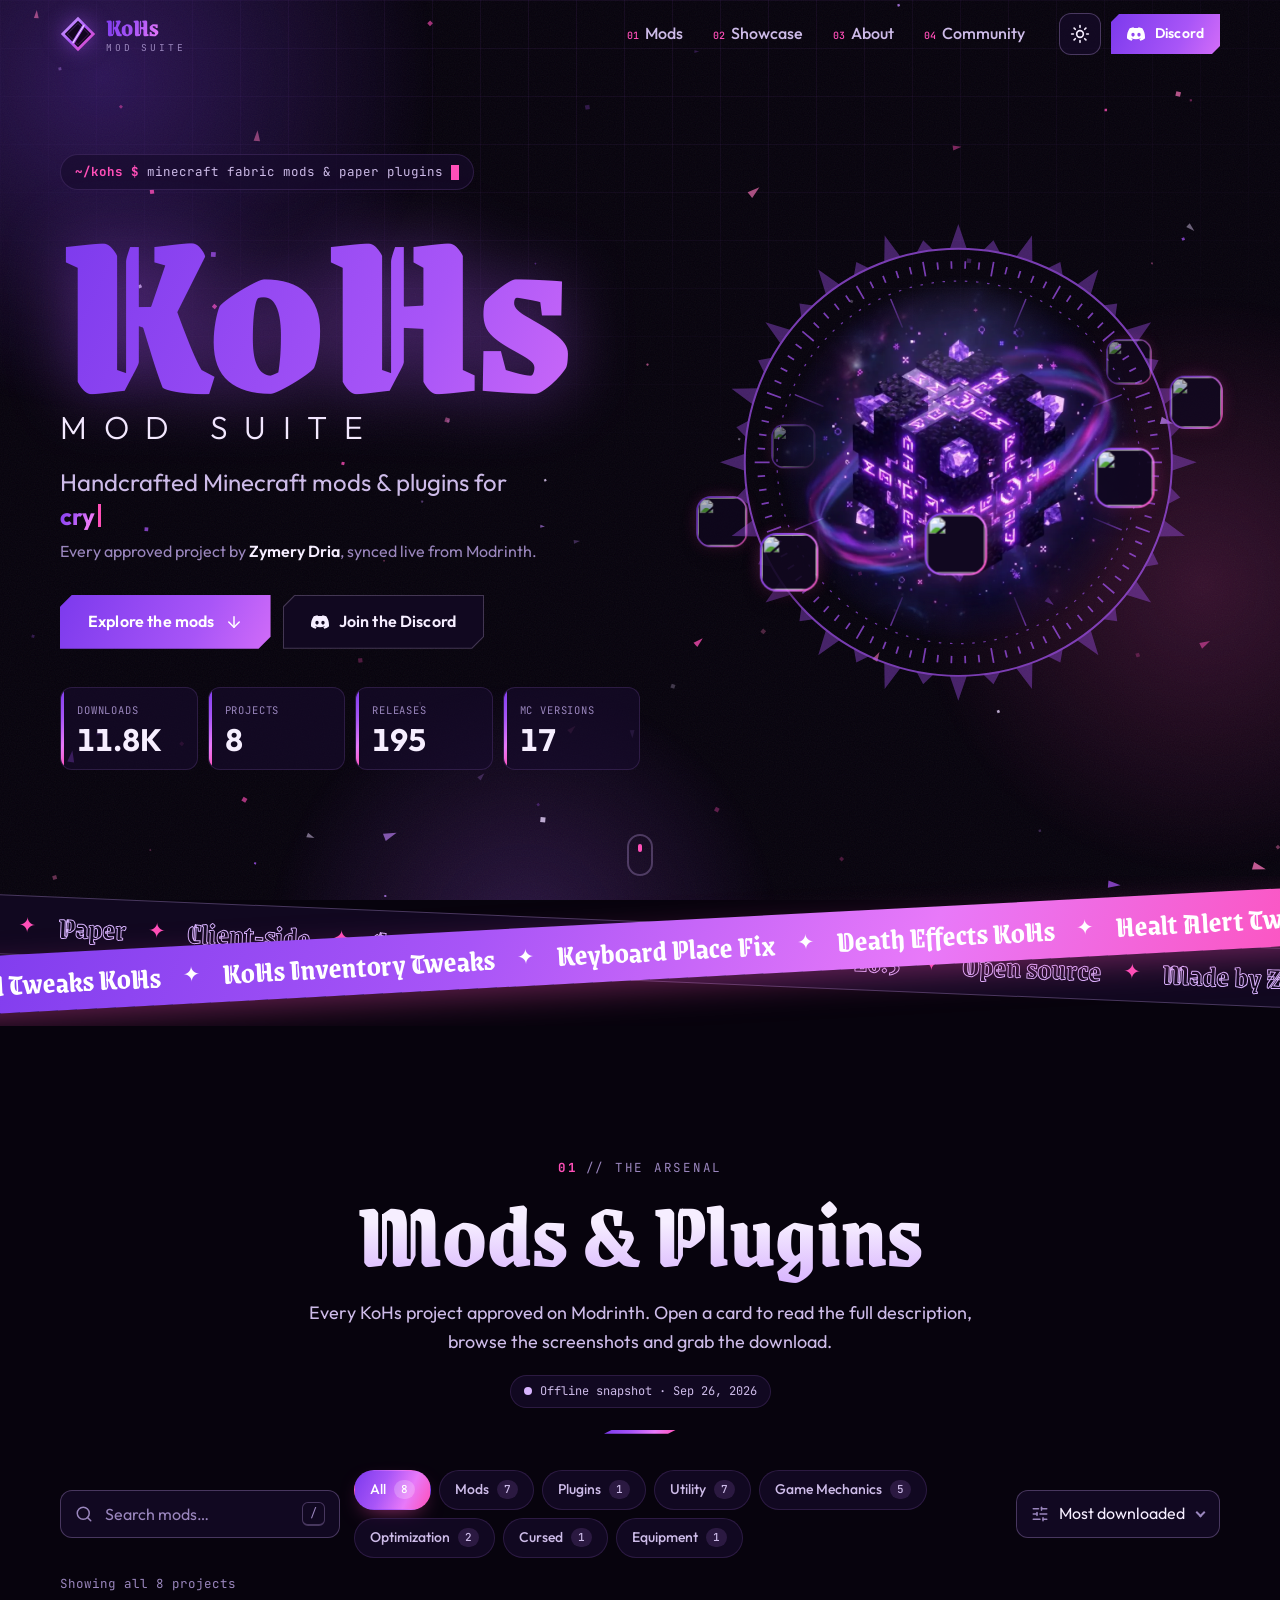
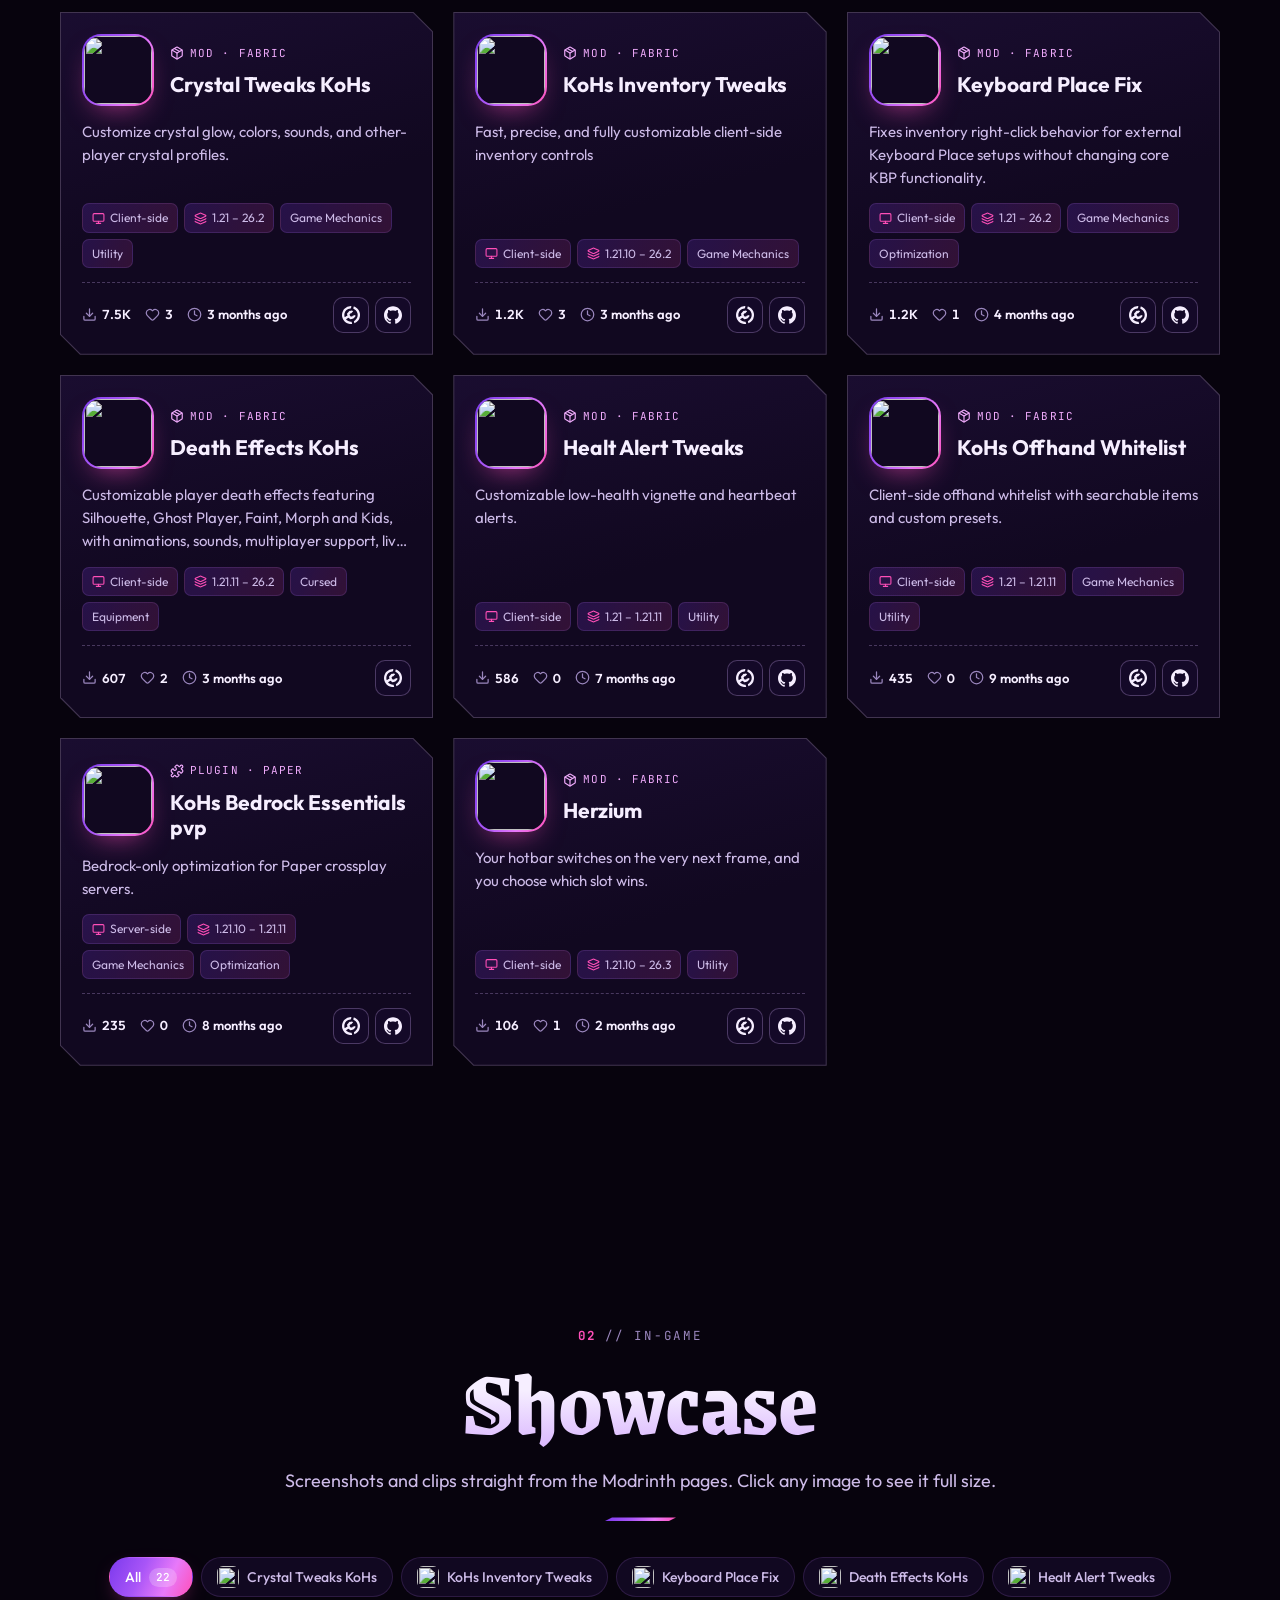
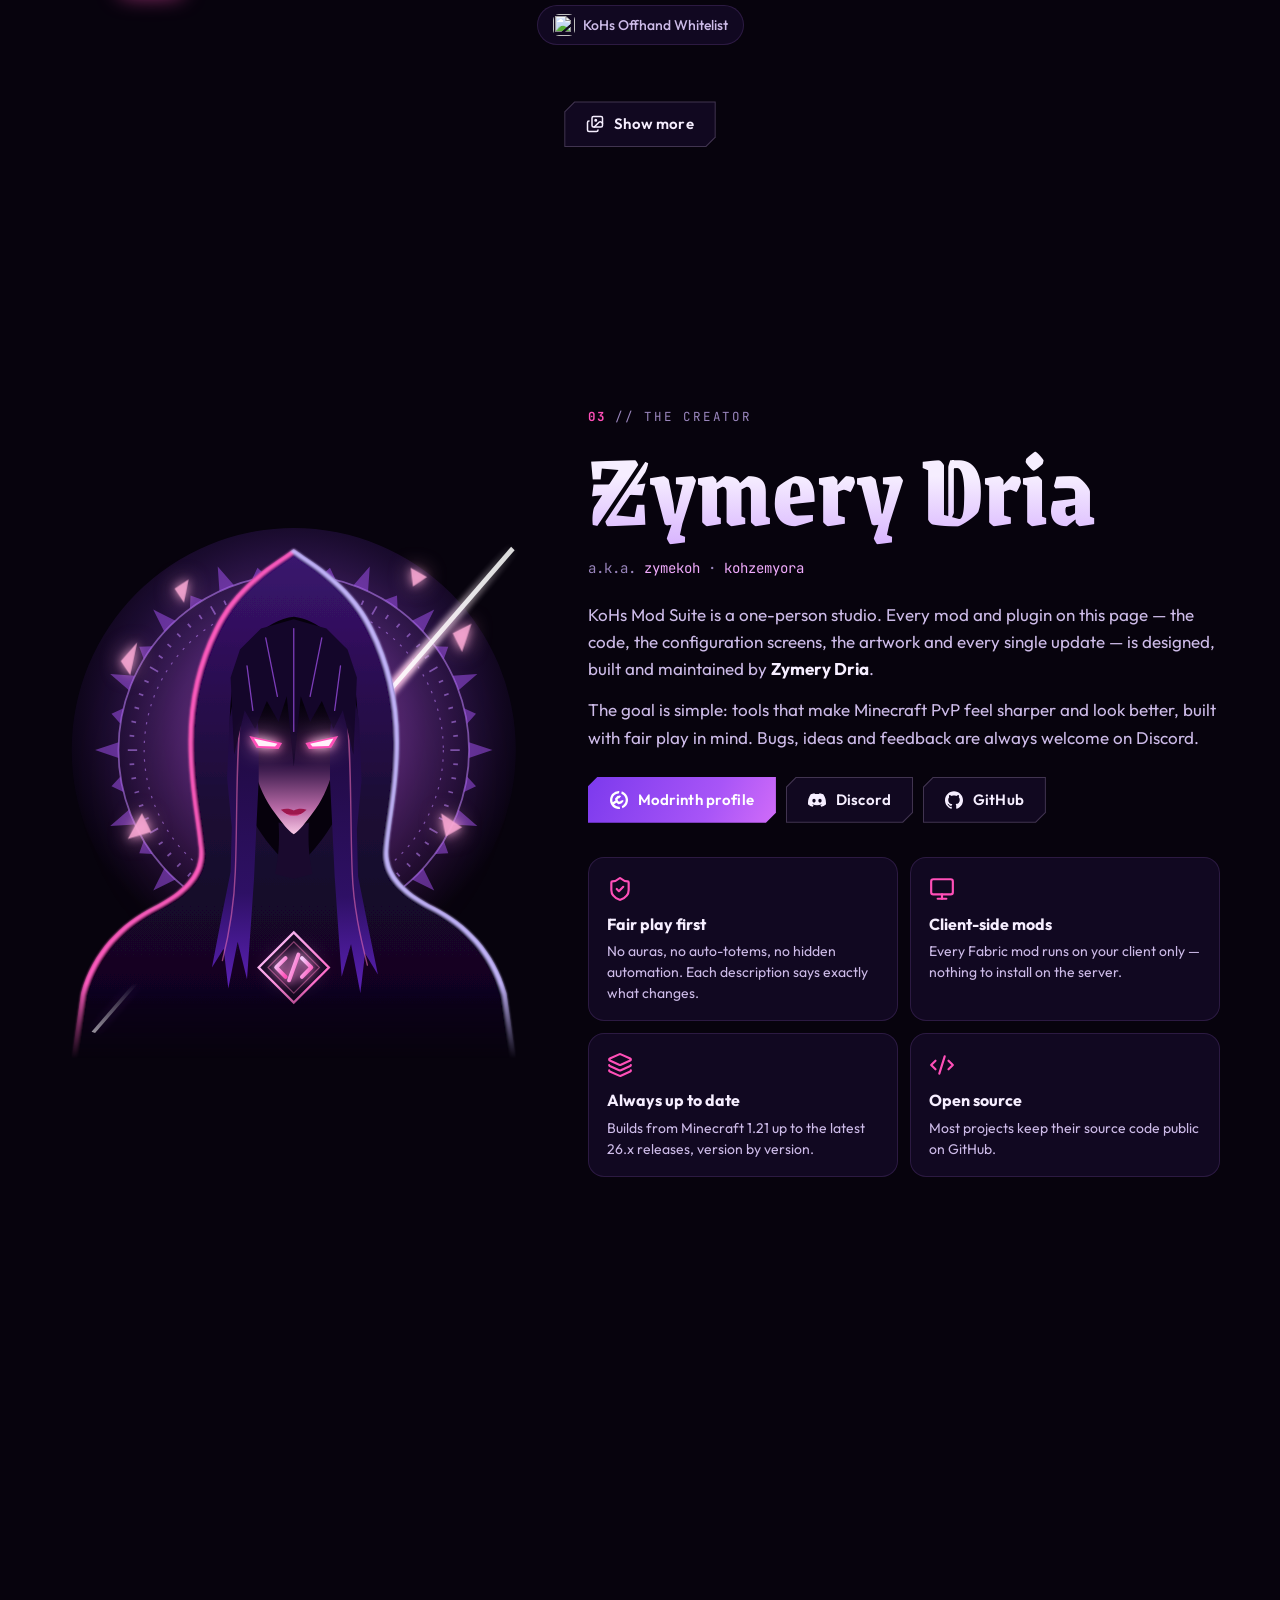
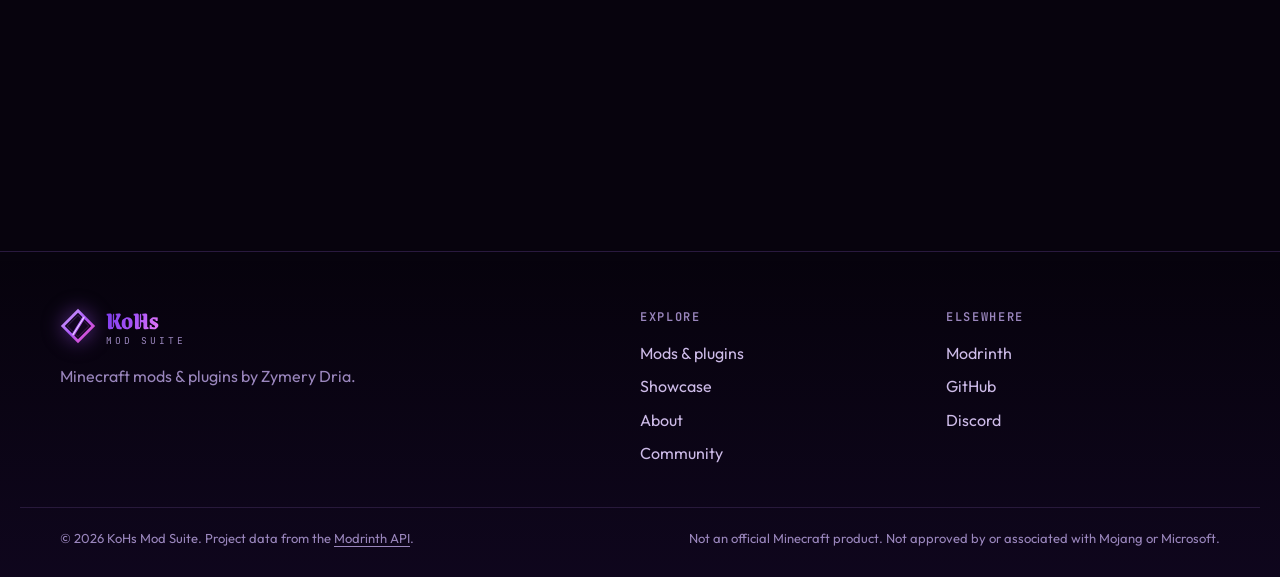
==== index.html @ 721e029d "Add KoHs Mod Suite website for GitHub Pages Static site (HTML/CSS/JS, no build step) showcasing ever" ====
<!doctype html>
<html lang="en" data-theme="dark">
<head>
  <meta charset="utf-8">
  <meta name="viewport" content="width=device-width, initial-scale=1, viewport-fit=cover">
  <title>KoHs Mod Suite — Minecraft mods &amp; plugins by Zymery Dria</title>
  <meta name="description" content="Every approved KoHs Minecraft mod and plugin by Zymery Dria — Crystal Tweaks, Inventory Tweaks, Herzium, Death Effects and more, synced live from Modrinth.">
  <meta name="theme-color" content="#a855f7">
  <meta name="color-scheme" content="dark light">
  <link rel="canonical" href="https://kerlycanelita.github.io/KoHs-Mod-Suite/">

  <meta property="og:type" content="website">
  <meta property="og:site_name" content="KoHs Mod Suite">
  <meta property="og:title" content="KoHs Mod Suite">
  <meta property="og:description" content="Every approved KoHs Minecraft mod and plugin by Zymery Dria, synced live from Modrinth.">
  <meta property="og:url" content="https://kerlycanelita.github.io/KoHs-Mod-Suite/">
  <meta property="og:image" content="https://kerlycanelita.github.io/KoHs-Mod-Suite/assets/img/og-image.jpg">
  <meta property="og:image:width" content="1200">
  <meta property="og:image:height" content="630">
  <meta property="og:image:alt" content="KoHs Mod Suite — Minecraft mods and plugins by Zymery Dria">
  <meta name="twitter:card" content="summary_large_image">

  <link rel="icon" href="assets/img/favicon.svg" type="image/svg+xml">
  <link rel="icon" href="assets/img/favicon-32.png" sizes="32x32" type="image/png">
  <link rel="apple-touch-icon" href="assets/img/apple-touch-icon.png">

  <link rel="preconnect" href="https://fonts.googleapis.com">
  <link rel="preconnect" href="https://fonts.gstatic.com" crossorigin>
  <link rel="preconnect" href="https://api.modrinth.com" crossorigin>
  <link rel="preconnect" href="https://cdn.modrinth.com">
  <link rel="stylesheet" href="https://fonts.googleapis.com/css2?family=Grenze+Gotisch:wght@500..900&amp;family=JetBrains+Mono:wght@400..700&amp;family=Outfit:wght@300..800&amp;display=swap">
  <link rel="stylesheet" href="assets/css/styles.css">

  <script>
    document.documentElement.classList.add('js');
    try { var t = localStorage.getItem('kohs-theme'); if (t === 'light' || t === 'dark') document.documentElement.dataset.theme = t; } catch (e) {}
  </script>
  <script src="assets/vendor/marked.min.js" defer></script>
  <script src="assets/vendor/purify.min.js" defer></script>
  <script src="assets/js/app.js" defer></script>
</head>
<body>
  <svg xmlns="http://www.w3.org/2000/svg" class="sprite" aria-hidden="true" focusable="false">
    <defs>
      <linearGradient id="logo-grad" x1="0" y1="0" x2="1" y2="1">
        <stop offset="0" stop-color="#d8b4fe"/>
        <stop offset=".5" stop-color="#a855f7"/>
        <stop offset="1" stop-color="#ff4fb8"/>
      </linearGradient>
    </defs>
    <symbol id="logo-mark" viewBox="0 0 64 64">
      <path d="M32 1.5 62.5 32 32 62.5 1.5 32Z" fill="url(#logo-grad)"/>
      <path d="M32 8.5 55.5 32 32 55.5 8.5 32Z" fill="#12051f"/>
      <path d="M32 13 51 32 32 51 13 32Z" fill="none" stroke="url(#logo-grad)" stroke-width="1" stroke-opacity=".45"/>
      <path d="M41.5 13.5 46 16 24.5 50.5 20 48Z" fill="url(#logo-grad)"/>
      <path d="M42.6 15.2 44 16 23.2 48.8 21.8 48Z" fill="#fff" fill-opacity=".85"/>
    </symbol>
    <symbol id="sigil" viewBox="0 0 400 400">
      <g fill="none" stroke="currentColor">
        <circle cx="200" cy="200" r="172" stroke-width="1.6"/>
        <circle cx="200" cy="200" r="146" stroke-width="1" stroke-dasharray="2 7"/>
        <path d="M352 200L364 200M355.62 210.88L361.61 211.3M354.48 221.71L360.42 222.55M352.59 232.43L358.46 233.68M349.96 243L355.72 244.65M342.83 251.99L354.11 256.09M342.51 263.45L347.99 265.89M337.74 273.24L343.04 276.05M332.3 282.67L337.38 285.85M326.21 291.69L331.06 295.22M316.44 297.7L325.63 305.42M312.22 308.37L316.53 312.53M304.38 315.93L308.4 320.39M296.04 322.93L299.74 327.66M287.23 329.33L290.59 334.3M276 331.64L282 342.03M268.39 340.21L271.02 345.6M258.44 344.64L260.69 350.2M248.21 348.36L250.06 354.07M237.74 351.37L239.19 357.19M226.39 349.69L228.48 361.51M216.31 355.15L216.93 361.11M205.44 355.9L205.65 361.9M194.56 355.9L194.35 361.9M183.69 355.15L183.07 361.11M173.61 349.69L171.52 361.51M162.26 351.37L160.81 357.19M151.79 348.36L149.94 354.07M141.56 344.64L139.31 350.2M131.61 340.21L128.98 345.6M124 331.64L118 342.03M112.77 329.33L109.41 334.3M103.96 322.93L100.26 327.66M95.62 315.93L91.6 320.39M87.78 308.37L83.47 312.53M83.56 297.7L74.37 305.42M73.79 291.69L68.94 295.22M67.7 282.67L62.62 285.85M62.26 273.24L56.96 276.05M57.49 263.45L52.01 265.89M57.17 251.99L45.89 256.09M50.04 243L44.28 244.65M47.41 232.43L41.54 233.68M45.52 221.71L39.58 222.55M44.38 210.88L38.39 211.3M48 200L36 200M44.38 189.12L38.39 188.7M45.52 178.29L39.58 177.45M47.41 167.57L41.54 166.32M50.04 157L44.28 155.35M57.17 148.01L45.89 143.91M57.49 136.55L52.01 134.11M62.26 126.76L56.96 123.95M67.7 117.33L62.62 114.15M73.79 108.31L68.94 104.78M83.56 102.3L74.37 94.58M87.78 91.63L83.47 87.47M95.62 84.07L91.6 79.61M103.96 77.07L100.26 72.34M112.77 70.67L109.41 65.7M124 68.36L118 57.97M131.61 59.79L128.98 54.4M141.56 55.36L139.31 49.8M151.79 51.64L149.94 45.93M162.26 48.63L160.81 42.81M173.61 50.31L171.52 38.49M183.69 44.85L183.07 38.89M194.56 44.1L194.35 38.1M205.44 44.1L205.65 38.1M216.31 44.85L216.93 38.89M226.39 50.31L228.48 38.49M237.74 48.63L239.19 42.81M248.21 51.64L250.06 45.93M258.44 55.36L260.69 49.8M268.39 59.79L271.02 54.4M276 68.36L282 57.97M287.23 70.67L290.59 65.7M296.04 77.07L299.74 72.34M304.38 84.07L308.4 79.61M312.22 91.63L316.53 87.47M316.44 102.3L325.63 94.58M326.21 108.31L331.06 104.78M332.3 117.33L337.38 114.15M337.74 126.76L343.04 123.95M342.51 136.55L347.99 134.11M342.83 148.01L354.11 143.91M349.96 157L355.72 155.35M352.59 167.57L358.46 166.32M354.48 178.29L360.42 177.45M355.62 189.12L361.61 188.7" stroke-width="1.4"/>
        <path d="M309.02 245.16L331.19 254.34M245.16 309.02L254.34 331.19M154.84 309.02L145.66 331.19M90.98 245.16L68.81 254.34M90.98 154.84L68.81 145.66M154.84 90.98L145.66 68.81M245.16 90.98L254.34 68.81M309.02 154.84L331.19 145.66" stroke-width="1.2" stroke-linecap="round"/>
      </g>
      <path d="M193.12 28.14L200 8L206.88 28.14ZM220.09 29.18L228.31 21.23L233.68 31.33ZM246.57 34.42L259.33 17.4L259.65 38.67ZM271.9 43.75L282.17 38.73L284.15 49.99ZM295.45 56.92L312.85 44.67L306.58 65ZM316.66 73.61L327.99 72.01L326.39 83.34ZM335 93.42L355.33 87.15L343.08 104.55ZM350.01 115.85L361.27 117.83L356.25 128.1ZM361.33 140.35L382.6 140.67L365.58 153.43ZM368.67 166.32L378.77 171.69L370.82 179.91ZM371.86 193.12L392 200L371.86 206.88ZM370.82 220.09L378.77 228.31L368.67 233.68ZM365.58 246.57L382.6 259.33L361.33 259.65ZM356.25 271.9L361.27 282.17L350.01 284.15ZM343.08 295.45L355.33 312.85L335 306.58ZM326.39 316.66L327.99 327.99L316.66 326.39ZM306.58 335L312.85 355.33L295.45 343.08ZM284.15 350.01L282.17 361.27L271.9 356.25ZM259.65 361.33L259.33 382.6L246.57 365.58ZM233.68 368.67L228.31 378.77L220.09 370.82ZM206.88 371.86L200 392L193.12 371.86ZM179.91 370.82L171.69 378.77L166.32 368.67ZM153.43 365.58L140.67 382.6L140.35 361.33ZM128.1 356.25L117.83 361.27L115.85 350.01ZM104.55 343.08L87.15 355.33L93.42 335ZM83.34 326.39L72.01 327.99L73.61 316.66ZM65 306.58L44.67 312.85L56.92 295.45ZM49.99 284.15L38.73 282.17L43.75 271.9ZM38.67 259.65L17.4 259.33L34.42 246.57ZM31.33 233.68L21.23 228.31L29.18 220.09ZM28.14 206.88L8 200L28.14 193.12ZM29.18 179.91L21.23 171.69L31.33 166.32ZM34.42 153.43L17.4 140.67L38.67 140.35ZM43.75 128.1L38.73 117.83L49.99 115.85ZM56.92 104.55L44.67 87.15L65 93.42ZM73.61 83.34L72.01 72.01L83.34 73.61ZM93.42 65L87.15 44.67L104.55 56.92ZM115.85 49.99L117.83 38.73L128.1 43.75ZM140.35 38.67L140.67 17.4L153.43 34.42ZM166.32 31.33L171.69 21.23L179.91 29.18Z" fill="currentColor" fill-opacity=".55"/>
    </symbol>
    <symbol id="i-arrow-down" viewBox="0 0 24 24"><g fill="none" stroke="currentColor" stroke-width="2" stroke-linecap="round" stroke-linejoin="round"><path d="M12 5v14"/> <path d="m19 12-7 7-7-7"/></g></symbol>
    <symbol id="i-arrow-right" viewBox="0 0 24 24"><g fill="none" stroke="currentColor" stroke-width="2" stroke-linecap="round" stroke-linejoin="round"><path d="M5 12h14"/> <path d="m12 5 7 7-7 7"/></g></symbol>
    <symbol id="i-arrow-up" viewBox="0 0 24 24"><g fill="none" stroke="currentColor" stroke-width="2" stroke-linecap="round" stroke-linejoin="round"><path d="m5 12 7-7 7 7"/> <path d="M12 19V5"/></g></symbol>
    <symbol id="i-book-open" viewBox="0 0 24 24"><g fill="none" stroke="currentColor" stroke-width="2" stroke-linecap="round" stroke-linejoin="round"><path d="M12 5v16"/> <path d="M20.001 19A2 2 0 0022 17V5a2 2 0 00-1.999-2L16 3.002A5 5 0 0012 5a5 5 0 00-4-2H4a2 2 0 00-2 2v12a2 2 0 001.999 2H8a5 5 0 014 2 5 5 0 014-2z"/></g></symbol>
    <symbol id="i-bug" viewBox="0 0 24 24"><g fill="none" stroke="currentColor" stroke-width="2" stroke-linecap="round" stroke-linejoin="round"><path d="M12 20v-9"/> <path d="M14 7a4 4 0 0 1 4 4v3a6 6 0 0 1-12 0v-3a4 4 0 0 1 4-4z"/> <path d="M14.12 3.88 16 2"/> <path d="M21 21a4 4 0 0 0-3.81-4"/> <path d="M21 5a4 4 0 0 1-3.55 3.97"/> <path d="M22 13h-4"/> <path d="M3 21a4 4 0 0 1 3.81-4"/> <path d="M3 5a4 4 0 0 0 3.55 3.97"/> <path d="M6 13H2"/> <path d="m8 2 1.88 1.88"/> <path d="M9 7.13V6a3 3 0 1 1 6 0v1.13"/></g></symbol>
    <symbol id="i-calendar" viewBox="0 0 24 24"><g fill="none" stroke="currentColor" stroke-width="2" stroke-linecap="round" stroke-linejoin="round"><path d="M8 2v3"/> <path d="M16 2v3"/> <rect x="3" y="3" width="18" height="18" rx="2"/> <path d="M3 9h18"/></g></symbol>
    <symbol id="i-chevron-left" viewBox="0 0 24 24"><g fill="none" stroke="currentColor" stroke-width="2" stroke-linecap="round" stroke-linejoin="round"><path d="m15 18-6-6 6-6"/></g></symbol>
    <symbol id="i-chevron-right" viewBox="0 0 24 24"><g fill="none" stroke="currentColor" stroke-width="2" stroke-linecap="round" stroke-linejoin="round"><path d="m9 18 6-6-6-6"/></g></symbol>
    <symbol id="i-clock" viewBox="0 0 24 24"><g fill="none" stroke="currentColor" stroke-width="2" stroke-linecap="round" stroke-linejoin="round"><circle cx="12" cy="12" r="10"/> <path d="M12 6v6l4 2"/></g></symbol>
    <symbol id="i-code-xml" viewBox="0 0 24 24"><g fill="none" stroke="currentColor" stroke-width="2" stroke-linecap="round" stroke-linejoin="round"><path d="m18 16 4-4-4-4"/> <path d="m6 8-4 4 4 4"/> <path d="m14.5 4-5 16"/></g></symbol>
    <symbol id="i-download" viewBox="0 0 24 24"><g fill="none" stroke="currentColor" stroke-width="2" stroke-linecap="round" stroke-linejoin="round"><path d="M12 15V3"/> <path d="M21 15v4a2 2 0 0 1-2 2H5a2 2 0 0 1-2-2v-4"/> <path d="m7 10 5 5 5-5"/></g></symbol>
    <symbol id="i-external-link" viewBox="0 0 24 24"><g fill="none" stroke="currentColor" stroke-width="2" stroke-linecap="round" stroke-linejoin="round"><path d="M15 3h6v6"/> <path d="M10 14 21 3"/> <path d="M18 13v6a2 2 0 0 1-2 2H5a2 2 0 0 1-2-2V8a2 2 0 0 1 2-2h6"/></g></symbol>
    <symbol id="i-filter" viewBox="0 0 24 24"><g fill="none" stroke="currentColor" stroke-width="2" stroke-linecap="round" stroke-linejoin="round"><path d="M10 20a1 1 0 0 0 .553.895l2 1A1 1 0 0 0 14 21v-7a2 2 0 0 1 .517-1.341L21.74 4.67A1 1 0 0 0 21 3H3a1 1 0 0 0-.742 1.67l7.225 7.989A2 2 0 0 1 10 14z"/></g></symbol>
    <symbol id="i-heart" viewBox="0 0 24 24"><g fill="none" stroke="currentColor" stroke-width="2" stroke-linecap="round" stroke-linejoin="round"><path d="M2 9.5a5.5 5.5 0 0 1 9.591-3.676.56.56 0 0 0 .818 0A5.49 5.49 0 0 1 22 9.5c0 2.29-1.5 4-3 5.5l-5.492 5.313a2 2 0 0 1-3 .019L5 15c-1.5-1.5-3-3.2-3-5.5"/></g></symbol>
    <symbol id="i-images" viewBox="0 0 24 24"><g fill="none" stroke="currentColor" stroke-width="2" stroke-linecap="round" stroke-linejoin="round"><path d="m22 11-1.296-1.296a2.4 2.4 0 0 0-3.408 0L11 16"/> <path d="M4 8a2 2 0 0 0-2 2v10a2 2 0 0 0 2 2h10a2 2 0 0 0 2-2"/> <circle cx="13" cy="7" r="1" fill="currentColor"/> <rect x="8" y="2" width="14" height="14" rx="2"/></g></symbol>
    <symbol id="i-layers" viewBox="0 0 24 24"><g fill="none" stroke="currentColor" stroke-width="2" stroke-linecap="round" stroke-linejoin="round"><path d="M12.83 2.18a2 2 0 0 0-1.66 0L2.6 6.08a1 1 0 0 0 0 1.83l8.58 3.91a2 2 0 0 0 1.66 0l8.58-3.9a1 1 0 0 0 0-1.83z"/> <path d="M2 12a1 1 0 0 0 .58.91l8.6 3.91a2 2 0 0 0 1.65 0l8.58-3.9A1 1 0 0 0 22 12"/> <path d="M2 17a1 1 0 0 0 .58.91l8.6 3.91a2 2 0 0 0 1.65 0l8.58-3.9A1 1 0 0 0 22 17"/></g></symbol>
    <symbol id="i-menu" viewBox="0 0 24 24"><g fill="none" stroke="currentColor" stroke-width="2" stroke-linecap="round" stroke-linejoin="round"><path d="M4 5h16"/> <path d="M4 12h16"/> <path d="M4 19h16"/></g></symbol>
    <symbol id="i-monitor" viewBox="0 0 24 24"><g fill="none" stroke="currentColor" stroke-width="2" stroke-linecap="round" stroke-linejoin="round"><rect width="20" height="14" x="2" y="3" rx="2"/> <line x1="8" x2="16" y1="21" y2="21"/> <line x1="12" x2="12" y1="17" y2="21"/></g></symbol>
    <symbol id="i-moon" viewBox="0 0 24 24"><g fill="none" stroke="currentColor" stroke-width="2" stroke-linecap="round" stroke-linejoin="round"><path d="M20.985 12.486a9 9 0 1 1-9.473-9.472c.405-.022.617.46.402.803a6 6 0 0 0 8.268 8.268c.344-.215.825-.004.803.401"/></g></symbol>
    <symbol id="i-package" viewBox="0 0 24 24"><g fill="none" stroke="currentColor" stroke-width="2" stroke-linecap="round" stroke-linejoin="round"><path d="M11 21.73a2 2 0 0 0 2 0l7-4A2 2 0 0 0 21 16V8a2 2 0 0 0-1-1.73l-7-4a2 2 0 0 0-2 0l-7 4A2 2 0 0 0 3 8v8a2 2 0 0 0 1 1.73z"/> <path d="M12 22V12"/> <polyline points="3.29 7 12 12 20.71 7"/> <path d="m7.5 4.27 9 5.15"/></g></symbol>
    <symbol id="i-puzzle" viewBox="0 0 24 24"><g fill="none" stroke="currentColor" stroke-width="2" stroke-linecap="round" stroke-linejoin="round"><path d="M15.39 4.39a1 1 0 0 0 1.68-.474 2.5 2.5 0 1 1 3.014 3.015 1 1 0 0 0-.474 1.68l1.683 1.682a2.414 2.414 0 0 1 0 3.414L19.61 15.39a1 1 0 0 1-1.68-.474 2.5 2.5 0 1 0-3.014 3.015 1 1 0 0 1 .474 1.68l-1.683 1.682a2.414 2.414 0 0 1-3.414 0L8.61 19.61a1 1 0 0 0-1.68.474 2.5 2.5 0 1 1-3.014-3.015 1 1 0 0 0 .474-1.68l-1.683-1.682a2.414 2.414 0 0 1 0-3.414L4.39 8.61a1 1 0 0 1 1.68.474 2.5 2.5 0 1 0 3.014-3.015 1 1 0 0 1-.474-1.68l1.683-1.682a2.414 2.414 0 0 1 3.414 0z"/></g></symbol>
    <symbol id="i-rotate-ccw" viewBox="0 0 24 24"><g fill="none" stroke="currentColor" stroke-width="2" stroke-linecap="round" stroke-linejoin="round"><path d="M3 12a9 9 0 1 0 9-9 9.75 9.75 0 0 0-6.74 2.74L3 8"/> <path d="M3 3v5h5"/></g></symbol>
    <symbol id="i-scale" viewBox="0 0 24 24"><g fill="none" stroke="currentColor" stroke-width="2" stroke-linecap="round" stroke-linejoin="round"><path d="M12 3v18"/> <path d="m19 8 3 8a5 5 0 0 1-6 0zV7"/> <path d="M3 7h1a17 17 0 0 0 8-2 17 17 0 0 0 8 2h1"/> <path d="m5 8 3 8a5 5 0 0 1-6 0zV7"/> <path d="M7 21h10"/></g></symbol>
    <symbol id="i-search" viewBox="0 0 24 24"><g fill="none" stroke="currentColor" stroke-width="2" stroke-linecap="round" stroke-linejoin="round"><path d="m21 21-4.34-4.34"/> <circle cx="11" cy="11" r="8"/></g></symbol>
    <symbol id="i-shield-check" viewBox="0 0 24 24"><g fill="none" stroke="currentColor" stroke-width="2" stroke-linecap="round" stroke-linejoin="round"><path d="M20 13c0 5-3.5 7.5-7.66 8.95a1 1 0 0 1-.67-.01C7.5 20.5 4 18 4 13V6a1 1 0 0 1 1-1c2 0 4.5-1.2 6.24-2.72a1.17 1.17 0 0 1 1.52 0C14.51 3.81 17 5 19 5a1 1 0 0 1 1 1z"/> <path d="m9 12 2 2 4-4"/></g></symbol>
    <symbol id="i-sliders-horizontal" viewBox="0 0 24 24"><g fill="none" stroke="currentColor" stroke-width="2" stroke-linecap="round" stroke-linejoin="round"><path d="M10 5H3"/> <path d="M12 19H3"/> <path d="M14 3v4"/> <path d="M16 17v4"/> <path d="M21 12h-9"/> <path d="M21 19h-5"/> <path d="M21 5h-7"/> <path d="M8 10v4"/> <path d="M8 12H3"/></g></symbol>
    <symbol id="i-sparkles" viewBox="0 0 24 24"><g fill="none" stroke="currentColor" stroke-width="2" stroke-linecap="round" stroke-linejoin="round"><path d="M11.017 2.814a1 1 0 0 1 1.966 0l1.051 5.558a2 2 0 0 0 1.594 1.594l5.558 1.051a1 1 0 0 1 0 1.966l-5.558 1.051a2 2 0 0 0-1.594 1.594l-1.051 5.558a1 1 0 0 1-1.966 0l-1.051-5.558a2 2 0 0 0-1.594-1.594l-5.558-1.051a1 1 0 0 1 0-1.966l5.558-1.051a2 2 0 0 0 1.594-1.594z"/> <path d="M20 2v4"/> <path d="M22 4h-4"/> <circle cx="4" cy="20" r="2"/></g></symbol>
    <symbol id="i-sun" viewBox="0 0 24 24"><g fill="none" stroke="currentColor" stroke-width="2" stroke-linecap="round" stroke-linejoin="round"><circle cx="12" cy="12" r="4"/> <path d="M12 2v2"/> <path d="M12 20v2"/> <path d="m4.93 4.93 1.41 1.41"/> <path d="m17.66 17.66 1.41 1.41"/> <path d="M2 12h2"/> <path d="M20 12h2"/> <path d="m6.34 17.66-1.41 1.41"/> <path d="m19.07 4.93-1.41 1.41"/></g></symbol>
    <symbol id="i-users" viewBox="0 0 24 24"><g fill="none" stroke="currentColor" stroke-width="2" stroke-linecap="round" stroke-linejoin="round"><path d="M16 21v-2a4 4 0 0 0-4-4H6a4 4 0 0 0-4 4v2"/> <path d="M16 3.128a4 4 0 0 1 0 7.744"/> <path d="M22 21v-2a4 4 0 0 0-3-3.87"/> <circle cx="9" cy="7" r="4"/></g></symbol>
    <symbol id="i-x" viewBox="0 0 24 24"><g fill="none" stroke="currentColor" stroke-width="2" stroke-linecap="round" stroke-linejoin="round"><path d="M18 6 6 18"/> <path d="m6 6 12 12"/></g></symbol>
    <symbol id="i-zap" viewBox="0 0 24 24"><g fill="none" stroke="currentColor" stroke-width="2" stroke-linecap="round" stroke-linejoin="round"><path d="M15.914 4a1.5 1.5 0 00-2.474-1.561l-9 9A1.5 1.5 0 005.5 14h4.002a.5.5 0 01.471.666L8.086 20a1.5 1.5 0 002.475 1.56l9-9A1.5 1.5 0 0018.5 10h-3.997a.5.5 0 01-.472-.667z"/></g></symbol>
    <symbol id="i-discord" viewBox="0 0 24 24"><path fill="currentColor" d="M20.317 4.3698a19.7913 19.7913 0 00-4.8851-1.5152.0741.0741 0 00-.0785.0371c-.211.3753-.4447.8648-.6083 1.2495-1.8447-.2762-3.68-.2762-5.4868 0-.1636-.3933-.4058-.8742-.6177-1.2495a.077.077 0 00-.0785-.037 19.7363 19.7363 0 00-4.8852 1.515.0699.0699 0 00-.0321.0277C.5334 9.0458-.319 13.5799.0992 18.0578a.0824.0824 0 00.0312.0561c2.0528 1.5076 4.0413 2.4228 5.9929 3.0294a.0777.0777 0 00.0842-.0276c.4616-.6304.8731-1.2952 1.226-1.9942a.076.076 0 00-.0416-.1057c-.6528-.2476-1.2743-.5495-1.8722-.8923a.077.077 0 01-.0076-.1277c.1258-.0943.2517-.1923.3718-.2914a.0743.0743 0 01.0776-.0105c3.9278 1.7933 8.18 1.7933 12.0614 0a.0739.0739 0 01.0785.0095c.1202.099.246.1981.3728.2924a.077.077 0 01-.0066.1276 12.2986 12.2986 0 01-1.873.8914.0766.0766 0 00-.0407.1067c.3604.698.7719 1.3628 1.225 1.9932a.076.076 0 00.0842.0286c1.961-.6067 3.9495-1.5219 6.0023-3.0294a.077.077 0 00.0313-.0552c.5004-5.177-.8382-9.6739-3.5485-13.6604a.061.061 0 00-.0312-.0286zM8.02 15.3312c-1.1825 0-2.1569-1.0857-2.1569-2.419 0-1.3332.9555-2.4189 2.157-2.4189 1.2108 0 2.1757 1.0952 2.1568 2.419 0 1.3332-.9555 2.4189-2.1569 2.4189zm7.9748 0c-1.1825 0-2.1569-1.0857-2.1569-2.419 0-1.3332.9554-2.4189 2.1569-2.4189 1.2108 0 2.1757 1.0952 2.1568 2.419 0 1.3332-.946 2.4189-2.1568 2.4189Z"/></symbol>
    <symbol id="i-github" viewBox="0 0 24 24"><path fill="currentColor" d="M12 .297c-6.63 0-12 5.373-12 12 0 5.303 3.438 9.8 8.205 11.385.6.113.82-.258.82-.577 0-.285-.01-1.04-.015-2.04-3.338.724-4.042-1.61-4.042-1.61C4.422 18.07 3.633 17.7 3.633 17.7c-1.087-.744.084-.729.084-.729 1.205.084 1.838 1.236 1.838 1.236 1.07 1.835 2.809 1.305 3.495.998.108-.776.417-1.305.76-1.605-2.665-.3-5.466-1.332-5.466-5.93 0-1.31.465-2.38 1.235-3.22-.135-.303-.54-1.523.105-3.176 0 0 1.005-.322 3.3 1.23.96-.267 1.98-.399 3-.405 1.02.006 2.04.138 3 .405 2.28-1.552 3.285-1.23 3.285-1.23.645 1.653.24 2.873.12 3.176.765.84 1.23 1.91 1.23 3.22 0 4.61-2.805 5.625-5.475 5.92.42.36.81 1.096.81 2.22 0 1.606-.015 2.896-.015 3.286 0 .315.21.69.825.57C20.565 22.092 24 17.592 24 12.297c0-6.627-5.373-12-12-12"/></symbol>
    <symbol id="i-modrinth" viewBox="0 0 24 24"><path fill="currentColor" d="M12.252.004a11.78 11.768 0 0 0-8.92 3.73 11 10.999 0 0 0-2.17 3.11 11.37 11.359 0 0 0-1.16 5.169c0 1.42.17 2.5.6 3.77.24.759.77 1.899 1.17 2.529a12.3 12.298 0 0 0 8.85 5.639c.44.05 2.54.07 2.76.02.2-.04.22.1-.26-1.7l-.36-1.37-1.01-.06a8.5 8.489 0 0 1-5.18-1.8 5.34 5.34 0 0 1-1.3-1.26c0-.05.34-.28.74-.5a37.572 37.545 0 0 1 2.88-1.629c.03 0 .5.45 1.06.98l1 .97 2.07-.43 2.06-.43 1.47-1.47c.8-.8 1.48-1.5 1.48-1.52 0-.09-.42-1.63-.46-1.7-.04-.06-.2-.03-1.02.18-.53.13-1.2.3-1.45.4l-.48.15-.53.53-.53.53-.93.1-.93.07-.52-.5a2.7 2.7 0 0 1-.96-1.7l-.13-.6.43-.57c.68-.9.68-.9 1.46-1.1.4-.1.65-.2.83-.33.13-.099.65-.579 1.14-1.069l.9-.9-.7-.7-.7-.7-1.95.54c-1.07.3-1.96.53-1.97.53-.03 0-2.23 2.48-2.63 2.97l-.29.35.28 1.03c.16.56.3 1.16.31 1.34l.03.3-.34.23c-.37.23-2.22 1.3-2.84 1.63-.36.2-.37.2-.44.1-.08-.1-.23-.6-.32-1.03-.18-.86-.17-2.75.02-3.73a8.84 8.839 0 0 1 7.9-6.93c.43-.03.77-.08.78-.1.06-.17.5-2.999.47-3.039-.01-.02-.1-.02-.2-.03Zm3.68.67c-.2 0-.3.1-.37.38-.06.23-.46 2.42-.46 2.52 0 .04.1.11.22.16a8.51 8.499 0 0 1 2.99 2 8.38 8.379 0 0 1 2.16 3.449 6.9 6.9 0 0 1 .4 2.8c0 1.07 0 1.27-.1 1.73a9.37 9.369 0 0 1-1.76 3.769c-.32.4-.98 1.06-1.37 1.38-.38.32-1.54 1.1-1.7 1.14-.1.03-.1.06-.07.26.03.18.64 2.56.7 2.78l.06.06a12.07 12.058 0 0 0 7.27-9.4c.13-.77.13-2.58 0-3.4a11.96 11.948 0 0 0-5.73-8.578c-.7-.42-2.05-1.06-2.25-1.06Z"/></symbol>
  </svg>

  <a class="skip-link" href="#mods">Skip to the mods</a>

  <div class="preloader" id="preloader" aria-hidden="true">
    <svg class="preloader__mark" viewBox="0 0 64 64"><use href="#logo-mark"/></svg>
    <span class="preloader__word">KoHs</span>
    <span class="preloader__bar"><span></span></span>
  </div>

  <div class="scroll-progress" aria-hidden="true"></div>

  <div class="backdrop" aria-hidden="true">
    <span class="backdrop__glow backdrop__glow--a"></span>
    <span class="backdrop__glow backdrop__glow--b"></span>
    <span class="backdrop__glow backdrop__glow--c"></span>
    <span class="backdrop__grid"></span>
    <span class="backdrop__noise"></span>
  </div>

  <header class="nav" id="nav">
    <div class="nav__inner container">
      <a class="brand" href="#top" aria-label="KoHs Mod Suite — back to top">
        <svg class="brand__mark" viewBox="0 0 64 64" aria-hidden="true"><use href="#logo-mark"/></svg>
        <span class="brand__text"><span class="brand__kohs">KoHs</span><span class="brand__suite">Mod Suite</span></span>
      </a>

      <nav class="nav__menu" id="nav-menu" aria-label="Main">
        <ul class="nav__links">
          <li><a href="#mods" data-nav="mods"><span class="nav__num">01</span>Mods</a></li>
          <li><a href="#showcase" data-nav="showcase"><span class="nav__num">02</span>Showcase</a></li>
          <li><a href="#about" data-nav="about"><span class="nav__num">03</span>About</a></li>
          <li><a href="#discord" data-nav="discord"><span class="nav__num">04</span>Community</a></li>
        </ul>
        <div class="nav__menu-foot">
          <a class="btn btn--primary" href="https://discord.gg/9t2VxEF7UU" target="_blank" rel="noopener">
            <svg class="icon" aria-hidden="true"><use href="#i-discord"/></svg>Join the Discord
          </a>
        </div>
      </nav>

      <div class="nav__actions">
        <button class="icon-btn theme-toggle" id="theme-toggle" type="button" aria-label="Switch to light theme">
          <svg class="icon icon--sun" aria-hidden="true"><use href="#i-sun"/></svg>
          <svg class="icon icon--moon" aria-hidden="true"><use href="#i-moon"/></svg>
        </button>
        <a class="btn btn--primary btn--sm nav__cta magnetic" href="https://discord.gg/9t2VxEF7UU" target="_blank" rel="noopener">
          <svg class="icon" aria-hidden="true"><use href="#i-discord"/></svg><span>Discord</span>
        </a>
        <button class="nav__toggle" id="nav-toggle" type="button" aria-controls="nav-menu" aria-expanded="false" aria-label="Open menu">
          <span></span><span></span><span></span>
        </button>
      </div>
    </div>
  </header>

  <main id="top">
    <!-- HERO -->
    <section class="hero" aria-labelledby="hero-title">
      <canvas class="hero__particles" id="particles" aria-hidden="true"></canvas>
      <div class="hero__inner container">
        <div class="hero__copy">
          <p class="hero__eyebrow reveal">
            <span class="hero__prompt">~/kohs $</span> minecraft fabric mods &amp; paper plugins<span class="caret" aria-hidden="true"></span>
          </p>
          <h1 class="hero__title" id="hero-title">
            <span class="hero__kohs glitch" data-text="KoHs">KoHs</span>
            <span class="hero__suite">Mod Suite</span>
          </h1>
          <p class="hero__lead reveal" style="--d: 120ms">
            Handcrafted Minecraft mods &amp; plugins for
            <span class="typer-line" aria-hidden="true"><span class="typer" id="typer">crystal PvP</span></span>
            <span class="sr-only">crystal PvP, snappier hotbars, cleaner inventories, epic death effects, Bedrock crossplay and low-health alerts.</span>
          </p>
          <p class="hero__sub reveal" style="--d: 180ms">Every approved project by <strong>Zymery Dria</strong>, synced live from Modrinth.</p>
          <div class="hero__ctas reveal" style="--d: 240ms">
            <a class="btn btn--primary btn--lg magnetic" href="#mods">
              Explore the mods<svg class="icon" aria-hidden="true"><use href="#i-arrow-down"/></svg>
            </a>
            <a class="btn btn--ghost btn--lg magnetic" href="https://discord.gg/9t2VxEF7UU" target="_blank" rel="noopener">
              <svg class="icon" aria-hidden="true"><use href="#i-discord"/></svg>Join the Discord
            </a>
          </div>
          <dl class="stats reveal" style="--d: 300ms">
            <div class="stat">
              <dt>Downloads</dt>
              <dd><span class="counter" data-stat="downloads" data-format="compact">0</span></dd>
            </div>
            <div class="stat">
              <dt>Projects</dt>
              <dd><span class="counter" data-stat="projects">0</span></dd>
            </div>
            <div class="stat">
              <dt>Releases</dt>
              <dd><span class="counter" data-stat="releases">0</span></dd>
            </div>
            <div class="stat">
              <dt>MC versions</dt>
              <dd><span class="counter" data-stat="versions">0</span></dd>
            </div>
          </dl>
        </div>

        <div class="hero__visual" aria-hidden="true">
          <div class="core">
            <svg class="core__sigil" viewBox="0 0 400 400"><use href="#sigil"/></svg>
            <div class="core__halo"></div>
            <img class="core__img" src="assets/img/core.webp" alt="" width="900" height="900" fetchpriority="high">
            <span class="core__slash"></span>
          </div>
          <div class="orbit" id="orbit"></div>
        </div>
      </div>
      <a class="scroll-cue" href="#mods" aria-label="Scroll to the mods"><span></span></a>
    </section>

    <!-- TAPES -->
    <div class="tapes" aria-hidden="true">
      <div class="tape tape--a"><div class="tape__track" id="tape-a"></div></div>
      <div class="tape tape--b"><div class="tape__track" id="tape-b"></div></div>
    </div>

    <!-- MODS -->
    <section class="section" id="mods" aria-labelledby="mods-title">
      <div class="container">
        <header class="section__head reveal">
          <p class="eyebrow"><span>01</span> // the arsenal</p>
          <h2 class="section__title" id="mods-title">Mods &amp; Plugins</h2>
          <p class="section__sub">Every KoHs project approved on Modrinth. Open a card to read the full description, browse the screenshots and grab the download.</p>
          <p class="live-pill" id="data-status" data-state="loading"><span class="live-pill__dot"></span><span class="live-pill__text">Connecting to Modrinth…</span></p>
        </header>

        <div class="toolbar reveal" style="--d: 80ms">
          <label class="search">
            <svg class="icon" aria-hidden="true"><use href="#i-search"/></svg>
            <input id="search" type="search" placeholder="Search mods…" autocomplete="off" spellcheck="false" aria-label="Search mods and plugins">
            <kbd aria-hidden="true">/</kbd>
          </label>
          <div class="chips" id="filters" role="group" aria-label="Filter projects"></div>
          <label class="select">
            <span class="sr-only">Sort by</span>
            <svg class="icon" aria-hidden="true"><use href="#i-sliders-horizontal"/></svg>
            <select id="sort">
              <option value="downloads">Most downloaded</option>
              <option value="updated">Recently updated</option>
              <option value="published">Newest</option>
              <option value="name">Name A–Z</option>
            </select>
          </label>
        </div>

        <p class="results" id="results" aria-live="polite"></p>
        <div class="grid" id="mod-grid">
          <div class="card card--skeleton"></div><div class="card card--skeleton"></div><div class="card card--skeleton"></div>
        </div>
        <div class="empty" id="mod-empty" hidden>
          <p>No project matches that search.</p>
          <button class="btn btn--ghost btn--sm" type="button" id="reset-filters"><svg class="icon" aria-hidden="true"><use href="#i-rotate-ccw"/></svg>Reset filters</button>
        </div>
        <noscript><p class="empty">This page needs JavaScript to list the projects. You can find them all on <a href="https://modrinth.com/user/zymery_dria">Modrinth</a>.</p></noscript>
      </div>
    </section>

    <!-- SHOWCASE -->
    <section class="section" id="showcase" aria-labelledby="showcase-title">
      <div class="container">
        <header class="section__head reveal">
          <p class="eyebrow"><span>02</span> // in-game</p>
          <h2 class="section__title" id="showcase-title">Showcase</h2>
          <p class="section__sub">Screenshots and clips straight from the Modrinth pages. Click any image to see it full size.</p>
        </header>
        <div class="chips chips--center reveal" id="showcase-filters" role="group" aria-label="Filter screenshots by project"></div>
        <div class="bento" id="showcase-grid"></div>
        <div class="center">
          <button class="btn btn--ghost" type="button" id="showcase-more" hidden>
            <svg class="icon" aria-hidden="true"><use href="#i-images"/></svg>Show more
          </button>
        </div>
      </div>
    </section>

    <!-- ABOUT -->
    <section class="section about" id="about" aria-labelledby="about-title">
      <div class="container about__inner">
        <div class="about__art reveal">
          <svg class="zd" viewBox="0 0 400 460" xmlns="http://www.w3.org/2000/svg" role="img" aria-labelledby="zd-title">
            <title id="zd-title">Zymery Dria: a hooded figure with glowing eyes and a code sigil</title>
            <defs>
              <radialGradient id="zd-aura" cx=".5" cy=".42" r=".55">
                <stop offset="0" stop-color="#ff4fb8" stop-opacity=".55"/>
                <stop offset=".45" stop-color="#a855f7" stop-opacity=".35"/>
                <stop offset="1" stop-color="#6d28d9" stop-opacity="0"/>
              </radialGradient>
              <linearGradient id="zd-hood" x1="0" y1="0" x2="0" y2="1">
                <stop offset="0" stop-color="#3b1470"/>
                <stop offset=".5" stop-color="#1c0935"/>
                <stop offset="1" stop-color="#0d0419"/>
              </linearGradient>
              <linearGradient id="zd-face" x1="0" y1="158" x2="0" y2="268" gradientUnits="userSpaceOnUse">
                <stop offset="0" stop-color="#07020d"/>
                <stop offset=".45" stop-color="#2a1040"/>
                <stop offset=".8" stop-color="#b86aa6"/>
                <stop offset="1" stop-color="#f6c6e4"/>
              </linearGradient>
              <linearGradient id="zd-hair" x1="0" y1="0" x2="0" y2="1">
                <stop offset="0" stop-color="#1a0833"/>
                <stop offset=".7" stop-color="#2e1065"/>
                <stop offset="1" stop-color="#5b21b6"/>
              </linearGradient>
              <linearGradient id="zd-slash" x1="1" y1="0" x2="0" y2="1">
                <stop offset="0" stop-color="#fff" stop-opacity="0"/>
                <stop offset=".25" stop-color="#ffd1ec"/>
                <stop offset=".6" stop-color="#ff4fb8"/>
                <stop offset="1" stop-color="#a855f7" stop-opacity="0"/>
              </linearGradient>
              <linearGradient id="zd-code" x1="0" y1="0" x2="1" y2="1">
                <stop offset="0" stop-color="#f5d0fe"/>
                <stop offset="1" stop-color="#ff4fb8"/>
              </linearGradient>
              <linearGradient id="zd-fade" x1="0" y1="0" x2="0" y2="1">
                <stop offset=".86" stop-color="#fff"/>
                <stop offset="1" stop-color="#fff" stop-opacity="0"/>
              </linearGradient>
              <mask id="zd-fade-mask" maskUnits="userSpaceOnUse" x="0" y="0" width="400" height="460">
                <rect width="400" height="460" fill="url(#zd-fade)"/>
              </mask>
              <filter id="zd-rim" x="-5%" y="-5%" width="110%" height="110%">
                <feOffset in="SourceAlpha" dx="3.5" dy="1.5" result="l"/>
                <feComposite in="SourceAlpha" in2="l" operator="out" result="le"/>
                <feFlood flood-color="#ff5cc0"/>
                <feComposite in2="le" operator="in" result="lc"/>
                <feOffset in="SourceAlpha" dx="-3.5" dy="1.5" result="r"/>
                <feComposite in="SourceAlpha" in2="r" operator="out" result="re"/>
                <feFlood flood-color="#c4b5fd"/>
                <feComposite in2="re" operator="in" result="rc"/>
                <feMerge result="rims"><feMergeNode in="lc"/><feMergeNode in="rc"/></feMerge>
                <feGaussianBlur in="rims" stdDeviation=".7" result="soft"/>
                <feMerge><feMergeNode in="SourceGraphic"/><feMergeNode in="soft"/></feMerge>
              </filter>
              <filter id="zd-bloom" x="-100%" y="-200%" width="300%" height="500%">
                <feGaussianBlur in="SourceGraphic" stdDeviation="4" result="b1"/>
                <feGaussianBlur in="SourceGraphic" stdDeviation="9" result="b2"/>
                <feMerge><feMergeNode in="b2"/><feMergeNode in="b1"/><feMergeNode in="SourceGraphic"/></feMerge>
              </filter>
              <filter id="zd-soft" x="-20%" y="-20%" width="140%" height="140%"><feGaussianBlur stdDeviation="2.5"/></filter>
            </defs>

            <circle cx="200" cy="196" r="190" fill="url(#zd-aura)"/>
            <g class="zd-sigil" fill="none" stroke="#c084fc" stroke-opacity=".55">
              <circle cx="200" cy="196" r="150" stroke-width="1.5"/>
              <circle cx="200" cy="196" r="128" stroke-width="1" stroke-dasharray="2 6"/>
              <path d="M334 196L342 196M336.48 207.94L340.46 208.29M334.92 219.79L338.86 220.48M332.33 231.46L336.2 232.49M328.74 242.86L332.5 244.22M324.16 253.9L327.79 255.59M316.05 263L322.98 267M312.22 274.58L315.5 276.87M304.95 284.06L308.01 286.63M296.87 292.87L299.7 295.7M288.06 300.95L290.63 304.01M278.58 308.22L280.87 311.5M267 312.05L271 318.98M257.9 320.16L259.59 323.79M246.86 324.74L248.22 328.5M235.46 328.33L236.49 332.2M223.79 330.92L224.48 334.86M211.94 332.48L212.29 336.46M200 330L200 338M188.06 332.48L187.71 336.46M176.21 330.92L175.52 334.86M164.54 328.33L163.51 332.2M153.14 324.74L151.78 328.5M142.1 320.16L140.41 323.79M133 312.05L129 318.98M121.42 308.22L119.13 311.5M111.94 300.95L109.37 304.01M103.13 292.87L100.3 295.7M95.05 284.06L91.99 286.63M87.78 274.58L84.5 276.87M83.95 263L77.02 267M75.84 253.9L72.21 255.59M71.26 242.86L67.5 244.22M67.67 231.46L63.8 232.49M65.08 219.79L61.14 220.48M63.52 207.94L59.54 208.29M66 196L58 196M63.52 184.06L59.54 183.71M65.08 172.21L61.14 171.52M67.67 160.54L63.8 159.51M71.26 149.14L67.5 147.78M75.84 138.1L72.21 136.41M83.95 129L77.02 125M87.78 117.42L84.5 115.13M95.05 107.94L91.99 105.37M103.13 99.13L100.3 96.3M111.94 91.05L109.37 87.99M121.42 83.78L119.13 80.5M133 79.95L129 73.02M142.1 71.84L140.41 68.21M153.14 67.26L151.78 63.5M164.54 63.67L163.51 59.8M176.21 61.08L175.52 57.14M188.06 59.52L187.71 55.54M200 62L200 54M211.94 59.52L212.29 55.54M223.79 61.08L224.48 57.14M235.46 63.67L236.49 59.8M246.86 67.26L248.22 63.5M257.9 71.84L259.59 68.21M267 79.95L271 73.02M278.58 83.78L280.87 80.5M288.06 91.05L290.63 87.99M296.87 99.13L299.7 96.3M304.95 107.94L308.01 105.37M312.22 117.42L315.5 115.13M316.05 129L322.98 125M324.16 138.1L327.79 136.41M328.74 149.14L332.5 147.78M332.33 160.54L336.2 159.51M334.92 172.21L338.86 171.52M336.48 184.06L340.46 183.71" stroke-width="1.5"/>
              <path d="M193.25 46.15L200 26L206.75 46.15ZM222.62 47.71L231.02 40.06L235.85 50.35ZM251.11 54.98L265.06 38.94L263.58 60.14ZM277.64 67.66L288.34 63.8L288.86 75.15ZM301.19 85.27L320.21 75.79L310.73 94.81ZM320.85 107.14L332.2 107.66L328.34 118.36ZM335.86 132.42L357.06 130.94L341.02 144.89ZM345.65 160.15L355.94 164.98L348.29 173.38ZM349.85 189.25L370 196L349.85 202.75ZM348.29 218.62L355.94 227.02L345.65 231.85ZM341.02 247.11L357.06 261.06L335.86 259.58ZM328.34 273.64L332.2 284.34L320.85 284.86ZM310.73 297.19L320.21 316.21L301.19 306.73ZM288.86 316.85L288.34 328.2L277.64 324.34ZM263.58 331.86L265.06 353.06L251.11 337.02ZM235.85 341.65L231.02 351.94L222.62 344.29ZM206.75 345.85L200 366L193.25 345.85ZM177.38 344.29L168.98 351.94L164.15 341.65ZM148.89 337.02L134.94 353.06L136.42 331.86ZM122.36 324.34L111.66 328.2L111.14 316.85ZM98.81 306.73L79.79 316.21L89.27 297.19ZM79.15 284.86L67.8 284.34L71.66 273.64ZM64.14 259.58L42.94 261.06L58.98 247.11ZM54.35 231.85L44.06 227.02L51.71 218.62ZM50.15 202.75L30 196L50.15 189.25ZM51.71 173.38L44.06 164.98L54.35 160.15ZM58.98 144.89L42.94 130.94L64.14 132.42ZM71.66 118.36L67.8 107.66L79.15 107.14ZM89.27 94.81L79.79 75.79L98.81 85.27ZM111.14 75.15L111.66 63.8L122.36 67.66ZM136.42 60.14L134.94 38.94L148.89 54.98ZM164.15 50.35L168.98 40.06L177.38 47.71Z" fill="#a855f7" fill-opacity=".5" stroke="none"/>
            </g>

            <g class="zd-slash-g">
              <path d="M384 20 L392 26 L34 440 L22 436 Z" fill="url(#zd-slash)" filter="url(#zd-soft)" opacity=".9"/>
              <path d="M386 22 L389 25 L30 438 L27 437 Z" fill="#fff" opacity=".85"/>
            </g>

            <g mask="url(#zd-fade-mask)">
              <path class="zd-hood" d="M200 24 C186 34 150 54 132 92 C118 120 110 152 110 188 C110 226 117 256 119 280 C121 302 104 318 80 330 C52 344 28 368 18 404 L10 460 L200 460 L390 460 L382 404 C372 368 348 344 320 330 C296 318 279 302 281 280 C283 256 290 226 290 188 C290 152 282 120 268 92 C250 54 214 34 200 24 Z" fill="url(#zd-hood)" filter="url(#zd-rim)"/>
              <path d="M200 82 C180 84 158 102 150 130 C144 154 143 192 151 222 C159 252 178 280 200 298 C222 280 241 252 249 222 C257 192 256 154 250 130 C242 102 220 84 200 82 Z" fill="#06010c"/>
              <path d="M200 262 L187 258 C188 274 187 288 184 302 L200 306 L216 302 C213 288 212 274 213 258 L200 262 Z" fill="#1a0a2e"/>
              <path d="M200 158 L161 158 C160 198 168 230 184 250 C190 258 195 265 200 268 C205 265 210 258 216 250 C232 230 240 198 239 158 L200 158 Z" fill="url(#zd-face)"/>
              <path d="M189 247 C193 245.5 197 246 200 247.6 C203 246 207 245.5 211 247 C207 250.6 203.6 252.4 200 252.4 C196.4 252.4 193 250.6 189 247 Z" fill="#9d174d"/>
              <path d="M192 250.2 C196 251.6 204 251.6 208 250.2 C205 252.8 195 252.8 192 250.2 Z" fill="#f472b6" opacity=".7"/>
              <polygon points="153,128 145,170 143,220 147,262 146,300 138,340 130,382 140,366 144,400 152,360 160,392 163,350 166,306 168,262 170,222 170,180 166,146" fill="url(#zd-hair)"/>
              <polygon points="247,128 256,170 258,222 254,264 255,304 263,344 272,388 261,370 257,404 249,362 241,390 238,348 235,304 233,262 231,222 231,180 235,146" fill="url(#zd-hair)"/>
              <g fill="none" stroke="#f472b6" stroke-opacity=".55" stroke-width="1.2" stroke-linecap="round">
                <path d="M156 150 C150 200 152 250 150 300 C149 330 144 356 139 376"/>
                <path d="M244 150 C250 200 248 250 250 300 C251 330 257 356 263 380"/>
              </g>
              <polygon points="146,134 154,110 172,92 200,84 228,92 246,110 254,134 251,200 242,162 234,178 224,154 214,172 206,150 200,210 194,150 187,172 177,154 167,178 158,162 149,200" fill="#14062a"/>
              <g fill="none" stroke="#a855f7" stroke-opacity=".7" stroke-width="1.1" stroke-linecap="round">
                <path d="M176 100 L186 150 M200 92 L200 180 M224 100 L214 150 M160 124 L165 162 M240 124 L235 162"/>
              </g>
              <g class="zd-eyes" filter="url(#zd-bloom)">
                <polygon points="162,184 190,190 187,195 168,194" fill="#ff4fb8"/>
                <polygon points="238,184 210,190 213,195 232,194" fill="#ff4fb8"/>
                <polygon points="166,186 186,190.5 184,193 170,192.5" fill="#fff0fa"/>
                <polygon points="234,186 214,190.5 216,193 230,192.5" fill="#fff0fa"/>
              </g>
              <g class="zd-emblem" transform="translate(200 382)">
                <path d="M0 -30 L30 0 L0 30 L-30 0 Z" fill="#12051f" stroke="url(#zd-code)" stroke-width="2"/>
                <path d="M0 -22 L22 0 L0 22 L-22 0 Z" fill="none" stroke="#f472b6" stroke-opacity=".5" stroke-width="1"/>
                <g filter="url(#zd-bloom)" fill="none" stroke="url(#zd-code)" stroke-width="3.4" stroke-linecap="round" stroke-linejoin="round">
                  <path d="M-7 -8 L-15 0 L-7 8"/><path d="M4 -11 L-4 11"/><path d="M7 -8 L15 0 L7 8"/>
                </g>
              </g>
            </g>

            <g class="zd-shards" fill="#f9a8d4" filter="url(#zd-bloom)">
              <polygon points="52,120 66,104 60,132" opacity=".85"/><polygon points="336,96 352,88 344,112" opacity=".85"/><polygon points="326,250 344,262 330,270" opacity=".85"/><polygon points="70,250 58,272 78,266" opacity=".85"/><polygon points="98,58 110,50 106,70" opacity=".85"/><polygon points="300,40 314,48 302,56" opacity=".85"/>
            </g>
          </svg>
        </div>
        <div class="about__copy">
          <header class="reveal">
            <p class="eyebrow"><span>03</span> // the creator</p>
            <h2 class="section__title" id="about-title">Zymery Dria</h2>
            <p class="about__aka">a.k.a. <span>zymekoh</span> · <span>kohzemyora</span></p>
          </header>
          <p class="reveal" style="--d: 80ms">KoHs Mod Suite is a one-person studio. Every mod and plugin on this page — the code, the configuration screens, the artwork and every single update — is designed, built and maintained by <strong>Zymery Dria</strong>.</p>
          <p class="reveal" style="--d: 120ms">The goal is simple: tools that make Minecraft PvP feel sharper and look better, built with fair play in mind. Bugs, ideas and feedback are always welcome on Discord.</p>
          <div class="about__links reveal" style="--d: 160ms">
            <a class="btn btn--primary magnetic" href="https://modrinth.com/user/zymery_dria" target="_blank" rel="noopener">
              <svg class="icon" aria-hidden="true"><use href="#i-modrinth"/></svg>Modrinth profile
            </a>
            <a class="btn btn--ghost magnetic" href="https://discord.gg/9t2VxEF7UU" target="_blank" rel="noopener">
              <svg class="icon" aria-hidden="true"><use href="#i-discord"/></svg>Discord
            </a>
            <a class="btn btn--ghost magnetic" href="https://github.com/kerlycanelita" target="_blank" rel="noopener">
              <svg class="icon" aria-hidden="true"><use href="#i-github"/></svg>GitHub
            </a>
          </div>
          <ul class="values">
            <li class="value reveal" style="--d: 0ms">
              <svg class="icon" aria-hidden="true"><use href="#i-shield-check"/></svg>
              <h3>Fair play first</h3>
              <p>No auras, no auto-totems, no hidden automation. Each description says exactly what changes.</p>
            </li>
            <li class="value reveal" style="--d: 60ms">
              <svg class="icon" aria-hidden="true"><use href="#i-monitor"/></svg>
              <h3>Client-side mods</h3>
              <p>Every Fabric mod runs on your client only — nothing to install on the server.</p>
            </li>
            <li class="value reveal" style="--d: 120ms">
              <svg class="icon" aria-hidden="true"><use href="#i-layers"/></svg>
              <h3>Always up to date</h3>
              <p>Builds from Minecraft 1.21 up to the latest 26.x releases, version by version.</p>
            </li>
            <li class="value reveal" style="--d: 180ms">
              <svg class="icon" aria-hidden="true"><use href="#i-code-xml"/></svg>
              <h3>Open source</h3>
              <p>Most projects keep their source code public on GitHub.</p>
            </li>
          </ul>
        </div>
      </div>
    </section>

    <!-- DISCORD -->
    <section class="section" id="discord" aria-labelledby="discord-title">
      <div class="container">
        <div class="discord reveal">
          <div class="discord__inner">
            <div class="discord__icon">
              <img id="discord-icon" alt="" width="96" height="96" hidden>
              <svg class="icon" aria-hidden="true"><use href="#i-discord"/></svg>
            </div>
            <div class="discord__copy">
              <p class="eyebrow"><span>04</span> // community</p>
              <h2 class="section__title" id="discord-title">Join <span data-discord="name">ZymeKoHs Cave</span></h2>
              <p>Get help with any KoHs mod, report bugs, suggest features and be the first to hear about new releases.</p>
              <p class="discord__live" id="discord-live" hidden>
                <span><i class="dot dot--online"></i><b data-discord="online">0</b> online</span>
                <span><i class="dot"></i><b data-discord="members">0</b> members</span>
              </p>
            </div>
            <a class="btn btn--primary btn--lg magnetic" href="https://discord.gg/9t2VxEF7UU" target="_blank" rel="noopener">
              <svg class="icon" aria-hidden="true"><use href="#i-discord"/></svg>Join the server
            </a>
          </div>
        </div>
      </div>
    </section>
  </main>

  <footer class="footer">
    <div class="container footer__inner">
      <div class="footer__brand">
        <a class="brand" href="#top" aria-label="Back to top">
          <svg class="brand__mark" viewBox="0 0 64 64" aria-hidden="true"><use href="#logo-mark"/></svg>
          <span class="brand__text"><span class="brand__kohs">KoHs</span><span class="brand__suite">Mod Suite</span></span>
        </a>
        <p>Minecraft mods &amp; plugins by Zymery Dria.</p>
      </div>
      <nav class="footer__col" aria-label="Explore">
        <h3>Explore</h3>
        <a href="#mods">Mods &amp; plugins</a>
        <a href="#showcase">Showcase</a>
        <a href="#about">About</a>
        <a href="#discord">Community</a>
      </nav>
      <nav class="footer__col" aria-label="Elsewhere">
        <h3>Elsewhere</h3>
        <a href="https://modrinth.com/user/zymery_dria" target="_blank" rel="noopener">Modrinth</a>
        <a href="https://github.com/kerlycanelita" target="_blank" rel="noopener">GitHub</a>
        <a href="https://discord.gg/9t2VxEF7UU" target="_blank" rel="noopener">Discord</a>
      </nav>
    </div>
    <div class="container footer__legal">
      <p>© <span id="year">2026</span> KoHs Mod Suite. Project data from the <a href="https://docs.modrinth.com/api/" target="_blank" rel="noopener">Modrinth API</a>.</p>
      <p>Not an official Minecraft product. Not approved by or associated with Mojang or Microsoft.</p>
    </div>
  </footer>

  <button class="to-top icon-btn" id="to-top" type="button" aria-label="Back to top">
    <svg class="icon" aria-hidden="true"><use href="#i-arrow-up"/></svg>
  </button>

  <!-- PROJECT DIALOG -->
  <dialog class="pd" id="project-dialog" aria-labelledby="pd-title">
    <div class="pd__panel">
      <button class="pd__close icon-btn" type="button" data-close aria-label="Close">
        <svg class="icon" aria-hidden="true"><use href="#i-x"/></svg>
      </button>
      <div class="pd__scroll">
        <header class="pd__hero">
          <div class="pd__hero-bg" aria-hidden="true"></div>
          <img class="pd__icon" id="pd-icon" alt="" width="112" height="112">
          <div class="pd__heading">
            <div class="pd__badges" id="pd-badges"></div>
            <h2 class="pd__title" id="pd-title"></h2>
            <p class="pd__summary" id="pd-summary"></p>
          </div>
        </header>
        <div class="pd__actions" id="pd-actions"></div>
        <dl class="pd__stats" id="pd-stats"></dl>
        <div class="pd__versions">
          <p class="pd__label">Minecraft versions</p>
          <ul class="vchips" id="pd-versions"></ul>
        </div>
        <div class="tabs" role="tablist" aria-label="Project details">
          <button class="tab" role="tab" id="tab-desc" aria-controls="pd-desc" aria-selected="true" type="button">Description</button>
          <button class="tab" role="tab" id="tab-gallery" aria-controls="pd-gallery" aria-selected="false" tabindex="-1" type="button">Gallery <span class="tab__count" id="pd-gallery-count"></span></button>
        </div>
        <div class="md" id="pd-desc" role="tabpanel" aria-labelledby="tab-desc"></div>
        <div class="pd__gallery" id="pd-gallery" role="tabpanel" aria-labelledby="tab-gallery" hidden></div>
      </div>
    </div>
  </dialog>

  <!-- LIGHTBOX -->
  <dialog class="lb" id="lightbox" aria-label="Image viewer">
    <button class="lb__close icon-btn" type="button" data-close aria-label="Close image viewer">
      <svg class="icon" aria-hidden="true"><use href="#i-x"/></svg>
    </button>
    <button class="lb__nav lb__nav--prev icon-btn" type="button" data-step="-1" aria-label="Previous image">
      <svg class="icon" aria-hidden="true"><use href="#i-chevron-left"/></svg>
    </button>
    <figure class="lb__stage">
      <img class="lb__img" id="lb-img" alt="">
      <figcaption class="lb__caption">
        <span class="lb__title" id="lb-title"></span>
        <span class="lb__meta"><span id="lb-counter"></span><a id="lb-project" href="#"></a></span>
      </figcaption>
    </figure>
    <button class="lb__nav lb__nav--next icon-btn" type="button" data-step="1" aria-label="Next image">
      <svg class="icon" aria-hidden="true"><use href="#i-chevron-right"/></svg>
    </button>
  </dialog>
</body>
</html>
---- assets/css/styles.css ----
/* ==========================================================================
   KoHs Mod Suite
   ========================================================================== */

:root {
  --font-display: 'Grenze Gotisch', 'Times New Roman', serif;
  --font-body: 'Outfit', system-ui, -apple-system, 'Segoe UI', Roboto, sans-serif;
  --font-mono: 'JetBrains Mono', ui-monospace, SFMono-Regular, Menlo, Consolas, monospace;

  --container: 1240px;
  --gutter: clamp(16px, 4vw, 40px);
  --nav-h: 68px;
  --radius: 16px;
  --radius-sm: 12px;
  --ease: cubic-bezier(.22, 1, .36, 1);
  --ease-in-out: cubic-bezier(.65, 0, .35, 1);

  /* dark theme (default) */
  --bg: #07030d;
  --bg-2: #0d0619;
  --card: #110820;
  --card-2: #1a0d30;
  --surface: rgba(24, 12, 44, .66);
  --surface-2: rgba(40, 19, 70, .72);
  --line: rgba(192, 132, 252, .15);
  --line-2: rgba(216, 180, 254, .28);
  --text: #f6eeff;
  --text-2: #cdbbe8;
  --text-3: #9a86bd;
  --violet: #7c3aed;
  --purple: #a855f7;
  --lilac: #d8b4fe;
  --fuchsia: #e879f9;
  --pink: #ff4fb8;
  --pink-2: #f9a8d4;
  --accent-text: #f0abfc;
  --grad: linear-gradient(115deg, #7c3aed 0%, #a855f7 38%, #e879f9 70%, #ff4fb8 100%);
  --grad-soft: linear-gradient(115deg, rgba(124, 58, 237, .2), rgba(255, 79, 184, .14));
  --glow: 0 0 28px -6px rgba(168, 85, 247, .7);
  --grid-line: rgba(168, 85, 247, .075);
  --nav-bg: rgba(7, 3, 13, .72);
  --backdrop: rgba(4, 1, 9, .76);
  --noise-opacity: .05;
}

:root[data-theme="light"] {
  --bg: #f7f1ff;
  --bg-2: #efe4ff;
  --card: #ffffff;
  --card-2: #faf5ff;
  --surface: rgba(255, 255, 255, .74);
  --surface-2: rgba(255, 255, 255, .92);
  --line: rgba(109, 40, 217, .14);
  --line-2: rgba(109, 40, 217, .26);
  --text: #1c0a35;
  --text-2: #4a2f72;
  --text-3: #74609a;
  --violet: #6d28d9;
  --purple: #9333ea;
  --lilac: #7e22ce;
  --fuchsia: #c026d3;
  --pink: #db2777;
  --pink-2: #be185d;
  --accent-text: #a21caf;
  --grad: linear-gradient(115deg, #6d28d9 0%, #9333ea 38%, #c026d3 70%, #db2777 100%);
  --grad-soft: linear-gradient(115deg, rgba(124, 58, 237, .1), rgba(219, 39, 119, .08));
  --glow: 0 0 26px -8px rgba(147, 51, 234, .55);
  --grid-line: rgba(109, 40, 217, .07);
  --nav-bg: rgba(247, 241, 255, .78);
  --backdrop: rgba(40, 16, 72, .5);
  --noise-opacity: .03;
}

/* ---------- Base ---------- */

*, *::before, *::after { box-sizing: border-box; }

html {
  -webkit-text-size-adjust: 100%;
  text-size-adjust: 100%;
  scroll-behavior: smooth;
  scroll-padding-top: calc(var(--nav-h) + 16px);
  scrollbar-color: var(--purple) var(--bg);
  scrollbar-width: thin;
}

html.is-locked { overflow: hidden; }

body {
  margin: 0;
  min-height: 100vh;
  font-family: var(--font-body);
  font-size: 1rem;
  line-height: 1.6;
  color: var(--text);
  background: var(--bg);
  -webkit-font-smoothing: antialiased;
  -moz-osx-font-smoothing: grayscale;
  overflow-x: hidden;
  overflow-x: clip;
  transition: background-color .4s ease, color .4s ease;
}

img, svg, video, canvas { display: block; max-width: 100%; }
img { height: auto; }
a { color: inherit; text-decoration: none; }
button, input, select { font: inherit; color: inherit; }
button { cursor: pointer; background: none; border: 0; padding: 0; }
[hidden] { display: none !important; }

::selection { background: rgba(255, 79, 184, .35); color: var(--text); }
:focus-visible { outline: 2px solid var(--pink); outline-offset: 3px; }

::-webkit-scrollbar { width: 10px; height: 10px; }
::-webkit-scrollbar-track { background: var(--bg); }
::-webkit-scrollbar-thumb { background: linear-gradient(var(--violet), var(--pink)); border-radius: 10px; border: 2px solid var(--bg); }

.sprite { position: absolute; width: 0; height: 0; overflow: hidden; }
.icon { width: 1.15em; height: 1.15em; flex: none; }
.container { width: 100%; max-width: var(--container); margin-inline: auto; padding-inline: var(--gutter); }
.center { display: flex; justify-content: center; }

.sr-only {
  position: absolute; width: 1px; height: 1px; padding: 0; margin: -1px;
  overflow: hidden; clip: rect(0 0 0 0); white-space: nowrap; border: 0;
}

.skip-link {
  position: fixed; left: 16px; top: -64px; z-index: 1000;
  padding: 10px 16px; border-radius: 10px;
  background: var(--card); border: 1px solid var(--line-2);
  transition: top .2s var(--ease);
}
.skip-link:focus { top: 16px; }

/* ---------- Preloader ---------- */

.preloader {
  position: fixed; inset: 0; z-index: 999;
  display: grid; place-content: center; justify-items: center; gap: 12px;
  background: var(--bg);
  transition: opacity .6s var(--ease), visibility .6s;
  animation: preloader-out .6s 4s forwards;
}
html:not(.js) .preloader { display: none; }
.preloader.is-done { opacity: 0; visibility: hidden; pointer-events: none; }
.preloader__mark {
  width: 84px; height: 84px;
  filter: drop-shadow(0 0 18px rgba(255, 79, 184, .55));
  animation: preloader-spin 1.6s var(--ease-in-out) infinite;
}
.preloader__word {
  font-family: var(--font-display); font-weight: 800; font-size: 44px; line-height: 1;
  background: var(--grad); -webkit-background-clip: text; background-clip: text; color: transparent;
}
.preloader__bar { width: 140px; height: 3px; border-radius: 3px; background: var(--line); overflow: hidden; }
.preloader__bar span { display: block; width: 40%; height: 100%; background: var(--grad); animation: preloader-bar 1s var(--ease-in-out) infinite; }

@keyframes preloader-spin { 50% { transform: rotate(180deg) scale(.88); } 100% { transform: rotate(360deg); } }
@keyframes preloader-bar { from { transform: translateX(-100%); } to { transform: translateX(260%); } }
@keyframes preloader-out { to { opacity: 0; visibility: hidden; pointer-events: none; } }

/* ---------- Page chrome ---------- */

.scroll-progress {
  position: fixed; top: 0; left: 0; right: 0; z-index: 200; height: 3px;
  background: var(--grad);
  transform-origin: 0 50%;
  transform: scaleX(var(--progress, 0));
  box-shadow: 0 0 12px rgba(255, 79, 184, .6);
  pointer-events: none;
}

.backdrop { position: fixed; inset: 0; z-index: -1; overflow: hidden; pointer-events: none; }
.backdrop__glow { position: absolute; border-radius: 50%; opacity: .6; will-change: transform; }
.backdrop__glow--a {
  width: 60vmax; height: 60vmax; left: -22vmax; top: -24vmax;
  background: radial-gradient(circle, rgba(124, 58, 237, .55), transparent 62%);
  animation: drift-a 26s ease-in-out infinite alternate;
}
.backdrop__glow--b {
  width: 52vmax; height: 52vmax; right: -20vmax; top: 28vh;
  background: radial-gradient(circle, rgba(255, 79, 184, .32), transparent 62%);
  animation: drift-b 30s ease-in-out infinite alternate;
}
.backdrop__glow--c {
  width: 46vmax; height: 46vmax; left: 18vw; bottom: -26vmax;
  background: radial-gradient(circle, rgba(168, 85, 247, .38), transparent 62%);
  animation: drift-c 34s ease-in-out infinite alternate;
}
[data-theme="light"] .backdrop__glow { opacity: .45; }
.backdrop__grid {
  position: absolute; inset: 0;
  background-image:
    linear-gradient(var(--grid-line) 1px, transparent 1px),
    linear-gradient(90deg, var(--grid-line) 1px, transparent 1px);
  background-size: 48px 48px;
  -webkit-mask-image: radial-gradient(ellipse 90% 70% at 50% 0%, #000 10%, transparent 75%);
  mask-image: radial-gradient(ellipse 90% 70% at 50% 0%, #000 10%, transparent 75%);
}
.backdrop__noise {
  position: absolute; inset: 0; opacity: var(--noise-opacity);
  background-image: url("data:image/svg+xml,%3Csvg xmlns='http://www.w3.org/2000/svg' width='160' height='160'%3E%3Cfilter id='n'%3E%3CfeTurbulence type='fractalNoise' baseFrequency='.85' numOctaves='3' stitchTiles='stitch'/%3E%3C/filter%3E%3Crect width='100%25' height='100%25' filter='url(%23n)'/%3E%3C/svg%3E");
}

@keyframes drift-a { to { transform: translate(8vmax, 6vmax) scale(1.1); } }
@keyframes drift-b { to { transform: translate(-6vmax, -8vmax) scale(1.15); } }
@keyframes drift-c { to { transform: translate(-10vmax, -4vmax) scale(.9); } }

/* ---------- Buttons ---------- */

.btn {
  --n: 10px;
  --tx: 0px; --ty: 0px;
  position: relative;
  display: inline-flex; align-items: center; justify-content: center; gap: 10px;
  min-height: 46px; padding: 12px 22px;
  font-weight: 600; font-size: 15px; line-height: 1.1; letter-spacing: .01em; white-space: nowrap;
  isolation: isolate; overflow: hidden;
  clip-path: polygon(var(--n) 0, 100% 0, 100% calc(100% - var(--n)), calc(100% - var(--n)) 100%, 0 100%, 0 var(--n));
  transform: translate(var(--tx), var(--ty));
  transition: transform .3s var(--ease), background-position .6s var(--ease), color .2s;
}
.btn .icon { width: 18px; height: 18px; }
.btn--sm { --n: 8px; min-height: 40px; padding: 9px 16px; font-size: 14px; }
.btn--lg { --n: 12px; min-height: 54px; padding: 15px 28px; font-size: 16px; }

.btn--primary { color: #fff; background: var(--grad); background-size: 180% 100%; }
.btn--primary:hover { background-position: 100% 0; }
.btn--primary::after {
  content: ''; position: absolute; inset: 0; z-index: -1;
  background: linear-gradient(105deg, transparent 35%, rgba(255, 255, 255, .45) 50%, transparent 65%);
  transform: translateX(-120%);
  transition: transform .8s var(--ease);
}
.btn--primary:hover::after { transform: translateX(120%); }

.btn--ghost { color: var(--text); background: var(--line-2); }
.btn--ghost::before {
  content: ''; position: absolute; inset: 1px; z-index: -1;
  background: var(--card);
  clip-path: polygon(calc(var(--n) - .41px) 0, 100% 0, 100% calc(100% - var(--n) + .41px), calc(100% - var(--n) + .41px) 100%, 0 100%, 0 calc(var(--n) - .41px));
  transition: background .3s;
}
.btn--ghost:hover { background: var(--grad); }
.btn--ghost:hover::before { background: var(--card-2); }

.icon-btn {
  display: inline-grid; place-items: center;
  width: 42px; height: 42px; flex: none;
  border-radius: 12px; border: 1px solid var(--line-2);
  background: var(--surface); color: var(--text);
  transition: transform .25s var(--ease), border-color .25s, box-shadow .25s, background .25s;
}
.icon-btn:hover { border-color: var(--pink); box-shadow: var(--glow); transform: translateY(-2px); }
.icon-btn .icon { width: 20px; height: 20px; }

/* ---------- Navigation ---------- */

.nav { position: fixed; inset: 0 0 auto; z-index: 100; height: var(--nav-h); }
.nav::before {
  content: ''; position: absolute; inset: 0; z-index: -1;
  background: var(--nav-bg);
  border-bottom: 1px solid var(--line);
  -webkit-backdrop-filter: blur(16px) saturate(140%);
  backdrop-filter: blur(16px) saturate(140%);
  opacity: 0;
  transition: opacity .35s ease;
}
.nav.is-scrolled::before { opacity: 1; }
.nav__inner { height: 100%; display: flex; align-items: center; gap: 20px; }

.brand { display: inline-flex; align-items: center; gap: 10px; flex: none; }
.brand__mark { width: 36px; height: 36px; filter: drop-shadow(0 0 10px rgba(168, 85, 247, .5)); transition: transform .7s var(--ease); }
.brand:hover .brand__mark { transform: rotate(90deg); }
.brand__text { display: flex; flex-direction: column; line-height: 1; }
.brand__kohs {
  font-family: var(--font-display); font-weight: 800; font-size: 25px;
  background: var(--grad); -webkit-background-clip: text; background-clip: text; color: transparent;
}
.brand__suite { margin-top: 3px; font-family: var(--font-mono); font-size: 9.5px; letter-spacing: .3em; text-transform: uppercase; color: var(--text-3); }

.nav__menu { margin-left: auto; }
.nav__links { display: flex; gap: 2px; margin: 0; padding: 0; list-style: none; }
.nav__links a {
  position: relative; display: inline-flex; align-items: baseline; gap: 6px;
  padding: 8px 14px; border-radius: 10px;
  font-weight: 500; color: var(--text-2);
  transition: color .2s, background .2s;
}
.nav__links a::after {
  content: ''; position: absolute; left: 14px; right: 14px; bottom: 3px; height: 2px;
  border-radius: 2px; background: var(--grad);
  transform: scaleX(0); transform-origin: left;
  transition: transform .4s var(--ease);
}
.nav__links a:hover, .nav__links a.is-active { color: var(--text); }
.nav__links a:hover::after, .nav__links a.is-active::after { transform: scaleX(1); }
.nav__num { font-family: var(--font-mono); font-size: 10px; color: var(--pink); }
.nav__menu-foot { display: none; }
.nav__actions { display: flex; align-items: center; gap: 10px; }

.theme-toggle .icon--moon { display: none; }
[data-theme="light"] .theme-toggle .icon--sun { display: none; }
[data-theme="light"] .theme-toggle .icon--moon { display: block; }
.theme-toggle:active .icon { transform: rotate(-30deg) scale(.9); }
.theme-toggle .icon { transition: transform .3s var(--ease); }

.nav__toggle { display: none; }

@media (max-width: 899.98px) {
  .nav__cta span { display: none; }
  .nav__cta { padding-inline: 12px; }
  .nav__toggle {
    display: inline-grid; place-content: center; gap: 5px;
    width: 44px; height: 44px; border-radius: 12px;
    border: 1px solid var(--line-2); background: var(--surface);
  }
  .nav__toggle span { display: block; width: 20px; height: 2px; border-radius: 2px; background: var(--text); transition: transform .4s var(--ease), opacity .2s; }
  .menu-open .nav__toggle span:nth-child(1) { transform: translateY(7px) rotate(45deg); }
  .menu-open .nav__toggle span:nth-child(2) { opacity: 0; }
  .menu-open .nav__toggle span:nth-child(3) { transform: translateY(-7px) rotate(-45deg); }

  .nav__menu {
    position: fixed; inset: 0; z-index: -2;
    display: flex; flex-direction: column; justify-content: center;
    padding: calc(var(--nav-h) + 24px) var(--gutter) max(40px, env(safe-area-inset-bottom));
    background: radial-gradient(120% 60% at 100% 0%, rgba(168, 85, 247, .2), transparent 60%), radial-gradient(90% 50% at 0% 100%, rgba(255, 79, 184, .12), transparent 60%), var(--bg);
    clip-path: circle(0 at calc(100% - 42px) 34px);
    visibility: hidden;
    transition: clip-path .7s var(--ease-in-out), visibility 0s .7s;
  }
  .menu-open .nav__menu { clip-path: circle(150% at calc(100% - 42px) 34px); visibility: visible; transition: clip-path .7s var(--ease-in-out); }
  .nav__links { flex-direction: column; gap: 4px; }
  .nav__links a {
    padding: 2px 0; font-family: var(--font-display); font-weight: 700;
    font-size: clamp(44px, 12vw, 68px); line-height: 1.1; color: var(--text);
    opacity: 0; transform: translateY(24px);
    transition: opacity .5s ease, transform .6s var(--ease);
  }
  .nav__links a::after { display: none; }
  .nav__num { font-size: 13px; }
  .menu-open .nav__links a { opacity: 1; transform: none; }
  .menu-open .nav__links li:nth-child(1) a { transition-delay: .18s; }
  .menu-open .nav__links li:nth-child(2) a { transition-delay: .24s; }
  .menu-open .nav__links li:nth-child(3) a { transition-delay: .3s; }
  .menu-open .nav__links li:nth-child(4) a { transition-delay: .36s; }
  .nav__menu-foot { display: block; margin-top: 36px; opacity: 0; transition: opacity .5s ease .42s; }
  .menu-open .nav__menu-foot { opacity: 1; }
}

@media (max-width: 380px) {
  .brand__suite { display: none; }
  .nav__inner { gap: 10px; }
}

/* ---------- Hero ---------- */

.hero {
  position: relative;
  min-height: 100vh; min-height: 100svh;
  display: flex; align-items: center;
  padding: calc(var(--nav-h) + 36px) 0 80px;
  overflow: hidden;
}
.hero__particles { position: absolute; inset: 0; width: 100%; height: 100%; pointer-events: none; }
.hero__inner { position: relative; display: grid; gap: 28px; align-items: center; }
.hero__copy { position: relative; z-index: 2; min-width: 0; }

.hero__eyebrow {
  display: inline-flex; align-items: center; flex-wrap: wrap; gap: 8px;
  margin: 0 0 20px; padding: 7px 14px;
  font-family: var(--font-mono); font-size: 12.5px; color: var(--text-2);
  background: var(--surface); border: 1px solid var(--line); border-radius: 999px;
}
.hero__prompt { color: var(--pink); font-weight: 700; }
@media (max-width: 440px) { .hero__eyebrow { font-size: 10.5px; padding: 6px 12px; gap: 6px; } }
.caret { display: inline-block; width: 8px; height: 15px; background: var(--pink); animation: blink 1s steps(1) infinite; }

.hero__title { margin: 0; line-height: .82; }
.hero__kohs {
  display: block; width: fit-content;
  font-family: var(--font-display); font-weight: 900;
  font-size: clamp(104px, 24vw, 236px); letter-spacing: -.005em;
  background: var(--grad); background-size: 200% 100%;
  -webkit-background-clip: text; background-clip: text; color: transparent;
  filter: drop-shadow(0 0 34px rgba(168, 85, 247, .45));
  animation: shimmer 9s linear infinite;
}
.hero__suite {
  display: block; margin-top: 10px;
  font-weight: 300; font-size: clamp(19px, 3.3vw, 32px);
  letter-spacing: .52em; text-transform: uppercase; color: var(--text);
}
.hero__lead { margin: 26px 0 6px; max-width: 30ch; font-size: clamp(19px, 2.3vw, 24px); line-height: 1.4; color: var(--text-2); }
.typer-line { display: block; min-height: 1.4em; }
.typer {
  font-weight: 700; white-space: nowrap;
  background: var(--grad); -webkit-background-clip: text; background-clip: text; color: transparent;
}
.typer::after {
  content: ''; display: inline-block; width: 3px; height: .95em; margin-left: 3px; vertical-align: -.1em;
  background: var(--pink); animation: blink .9s steps(1) infinite;
}
.hero__sub { margin: 0 0 30px; color: var(--text-3); }
.hero__sub strong { color: var(--text); font-weight: 600; }
.hero__ctas { display: flex; flex-wrap: wrap; gap: 12px; }

.glitch { position: relative; }
.glitch::before, .glitch::after {
  content: attr(data-text);
  position: absolute; inset: 0;
  background: none; -webkit-text-fill-color: currentColor;
  pointer-events: none; opacity: 0;
}
.glitch::before { color: #ff4fb8; animation: glitch-a 7s steps(1) infinite; }
.glitch::after { color: #c4b5fd; animation: glitch-b 7s steps(1) infinite; }
@keyframes glitch-a {
  0%, 86%, 100% { opacity: 0; transform: none; clip-path: inset(0 0 100% 0); }
  87% { opacity: .9; transform: translate(-6px, 2px); clip-path: inset(10% 0 62% 0); }
  89% { opacity: .9; transform: translate(5px, -2px); clip-path: inset(56% 0 18% 0); }
  91% { opacity: .9; transform: translate(-3px, 0); clip-path: inset(32% 0 44% 0); }
  93% { opacity: 0; }
}
@keyframes glitch-b {
  0%, 87%, 100% { opacity: 0; transform: none; clip-path: inset(0 0 100% 0); }
  88% { opacity: .8; transform: translate(6px, -1px); clip-path: inset(66% 0 8% 0); }
  90% { opacity: .8; transform: translate(-5px, 2px); clip-path: inset(18% 0 58% 0); }
  92% { opacity: 0; }
}

.stats {
  display: grid; grid-template-columns: repeat(2, minmax(0, 1fr)); gap: 10px;
  max-width: 580px; margin: 38px 0 0;
}
.stat {
  position: relative; overflow: hidden;
  padding: 14px 16px 12px;
  background: var(--surface); border: 1px solid var(--line); border-radius: var(--radius-sm);
}
.stat::before { content: ''; position: absolute; inset: 0 auto 0 0; width: 3px; background: var(--grad); }
.stat dt { font-family: var(--font-mono); font-size: 10.5px; letter-spacing: .08em; text-transform: uppercase; color: var(--text-3); }
.stat dd { margin: 4px 0 0; font-size: clamp(25px, 3vw, 31px); font-weight: 700; line-height: 1.1; font-variant-numeric: tabular-nums; }

.hero__visual { position: relative; isolation: isolate; width: min(100%, 540px); aspect-ratio: 1; margin: 0 auto; }
.core { position: absolute; inset: 14%; z-index: 2; display: grid; place-items: center; }
.core__sigil { position: absolute; inset: -16%; width: 132%; height: 132%; max-width: none; color: var(--purple); opacity: .7; animation: spin 90s linear infinite; }
.core__halo {
  position: absolute; inset: 2%; border-radius: 50%;
  background: radial-gradient(circle, rgba(255, 79, 184, .38), rgba(124, 58, 237, .22) 48%, transparent 70%);
  animation: pulse 5s ease-in-out infinite;
}
.core__img {
  position: relative; width: 100%; height: 100%; object-fit: cover; border-radius: 50%;
  -webkit-mask-image: radial-gradient(circle, #000 50%, transparent 70%);
  mask-image: radial-gradient(circle, #000 50%, transparent 70%);
  animation: float 7s ease-in-out infinite;
}
[data-theme="light"] .core__img {
  width: 82%; height: 82%;
  -webkit-mask-image: none; mask-image: none;
  box-shadow: 0 0 0 6px rgba(255, 255, 255, .7), 0 0 0 7px var(--line-2), 0 30px 70px -20px rgba(109, 40, 217, .6);
}
.core__slash {
  position: absolute; left: 50%; top: 50%; width: 150%; height: 3px;
  background: linear-gradient(90deg, transparent, #fff 40%, #ff4fb8 60%, transparent);
  box-shadow: 0 0 18px #ff4fb8;
  transform: translate(-50%, -50%) rotate(-38deg) scaleX(0);
  opacity: 0;
  animation: slash 7s var(--ease) 1.5s infinite;
}

.orbit { position: absolute; inset: 0; }
.orbit__item {
  position: absolute; left: 50%; top: 50%;
  width: 60px; height: 60px; margin: -30px 0 0 -30px;
  padding: 2px; border-radius: 17px; background: var(--grad);
  box-shadow: 0 10px 28px -10px rgba(0, 0, 0, .7), 0 0 22px -6px rgba(255, 79, 184, .6);
  will-change: transform, opacity;
}
.orbit__item img { width: 100%; height: 100%; object-fit: cover; border-radius: 15px; background: var(--card); }
.orbit__tip {
  position: absolute; left: 50%; bottom: calc(100% + 8px);
  padding: 4px 9px; border-radius: 8px;
  font-size: 12px; font-weight: 600; white-space: nowrap; color: #fff;
  background: rgba(17, 8, 32, .92); border: 1px solid rgba(216, 180, 254, .3);
  transform: translate(-50%, 6px); opacity: 0; pointer-events: none;
  transition: opacity .2s, transform .3s var(--ease);
}
.orbit__item:hover .orbit__tip { opacity: 1; transform: translate(-50%, 0); }

.scroll-cue {
  position: absolute; left: 50%; bottom: 24px;
  width: 26px; height: 42px; margin-left: -13px;
  border: 2px solid var(--line-2); border-radius: 14px;
}
.scroll-cue span {
  position: absolute; left: 50%; top: 8px;
  width: 4px; height: 8px; margin-left: -2px; border-radius: 2px;
  background: var(--pink); animation: wheel 1.8s var(--ease) infinite;
}

@media (min-width: 560px) {
  .stats { grid-template-columns: repeat(4, minmax(0, 1fr)); }
}
@media (min-width: 1024px) {
  .hero__inner { grid-template-columns: minmax(0, 1.08fr) minmax(0, .92fr); gap: 24px; }
  .hero__visual { width: 100%; }
}
@media (max-width: 1023.98px) {
  .hero { min-height: auto; padding-bottom: 56px; }
  .hero__visual { width: min(100%, 440px); }
  .scroll-cue { display: none; }
}
@media (max-width: 599.98px) {
  .hero__visual { width: min(100%, 340px); margin-top: 4px; }
  .orbit__item { width: 46px; height: 46px; margin: -23px 0 0 -23px; border-radius: 13px; }
  .orbit__item img { border-radius: 11px; }
  .hero__ctas .btn { flex: 1 1 100%; }
}
@media (max-height: 720px) and (min-width: 1024px) {
  .scroll-cue { display: none; }
}

/* ---------- Tapes ---------- */

.tapes { position: relative; height: 150px; margin-top: -24px; overflow: hidden; }
.tape { position: absolute; left: -6%; right: -6%; top: 50%; padding: 11px 0; overflow: hidden; }
.tape--a {
  z-index: 2; background: var(--grad);
  transform: translateY(-50%) rotate(-3deg);
  box-shadow: 0 12px 40px -12px rgba(255, 79, 184, .55);
}
.tape--b {
  background: var(--card); border-block: 1px solid var(--line-2);
  transform: translateY(-50%) rotate(2.4deg);
}
.tape__track { display: flex; width: max-content; animation: marquee 48s linear infinite; }
.tape--b .tape__track { animation-duration: 64s; animation-direction: reverse; }
.tapes:hover .tape__track { animation-play-state: paused; }
.tape__item {
  display: inline-flex; align-items: center; gap: 22px; padding-right: 22px;
  font-family: var(--font-display); font-weight: 700; font-size: clamp(22px, 3vw, 30px); line-height: 1.2;
  white-space: nowrap;
}
.tape--a .tape__item { color: #fff; }
.tape--b .tape__item { color: transparent; -webkit-text-stroke: 1px var(--lilac); }
.tape__star { font-family: var(--font-body); font-size: .7em; }
.tape--b .tape__star { color: var(--pink); -webkit-text-stroke: 0; }

/* ---------- Sections ---------- */

.section { position: relative; padding: clamp(72px, 10vw, 128px) 0; }
.section__head { max-width: 760px; margin: 0 auto 34px; text-align: center; }
.section__head::after {
  content: ''; display: block; width: 72px; height: 4px; margin: 22px auto 0;
  background: var(--grad);
  clip-path: polygon(8px 0, 100% 0, calc(100% - 8px) 100%, 0 100%);
}
.eyebrow {
  display: inline-flex; align-items: center; gap: 8px; margin: 0 0 12px;
  font-family: var(--font-mono); font-size: 12.5px; letter-spacing: .14em; text-transform: uppercase;
  color: var(--text-3);
}
.eyebrow span { color: var(--pink); font-weight: 700; }
.section__title {
  margin: 0;
  font-family: var(--font-display); font-weight: 800;
  font-size: clamp(50px, 8vw, 92px); line-height: .95;
  background: linear-gradient(180deg, var(--text) 35%, var(--lilac));
  -webkit-background-clip: text; background-clip: text; color: transparent;
  padding-bottom: .06em;
}
.section__sub { max-width: 60ch; margin: 16px auto 0; color: var(--text-2); font-size: clamp(16px, 1.6vw, 18px); }

.live-pill {
  display: inline-flex; align-items: center; gap: 8px; margin: 18px 0 0; padding: 6px 13px;
  font-family: var(--font-mono); font-size: 12px; color: var(--text-2);
  background: var(--surface); border: 1px solid var(--line); border-radius: 999px;
}
.live-pill__dot { width: 8px; height: 8px; border-radius: 50%; background: var(--text-3); }
.live-pill[data-state="loading"] .live-pill__dot { animation: blink 1s steps(1) infinite; }
.live-pill[data-state="live"] .live-pill__dot { background: var(--pink); animation: ping 1.8s ease-out infinite; }
.live-pill[data-state="snapshot"] .live-pill__dot { background: var(--lilac); }
.live-pill[data-state="error"] .live-pill__dot { background: #f87171; }

/* ---------- Toolbar ---------- */

.toolbar { display: grid; gap: 12px; margin-bottom: 14px; }
.search, .select {
  display: flex; align-items: center; gap: 10px; height: 48px; padding: 0 14px;
  background: var(--surface); border: 1px solid var(--line-2); border-radius: var(--radius-sm);
  transition: border-color .2s, box-shadow .2s;
}
.search:focus-within, .select:focus-within { border-color: var(--pink); box-shadow: 0 0 0 4px rgba(255, 79, 184, .14); }
.search .icon, .select .icon { width: 18px; height: 18px; color: var(--text-3); }
.search input { flex: 1; min-width: 0; height: 100%; background: none; border: 0; outline: 0; }
.search input::placeholder { color: var(--text-3); }
.search input::-webkit-search-cancel-button { cursor: pointer; }
kbd {
  padding: 1px 7px; font-family: var(--font-mono); font-size: 12px; color: var(--text-3);
  border: 1px solid var(--line-2); border-bottom-width: 2px; border-radius: 6px;
}
.select { position: relative; padding-right: 34px; }
.select::after {
  content: ''; position: absolute; right: 15px; top: 50%;
  width: 7px; height: 7px; margin-top: -5px;
  border-right: 2px solid var(--text-3); border-bottom: 2px solid var(--text-3);
  transform: rotate(45deg); pointer-events: none;
}
.select select { appearance: none; -webkit-appearance: none; height: 100%; min-width: 0; background: none; border: 0; outline: 0; cursor: pointer; }
.select option { background: var(--card); color: var(--text); }

.chips {
  display: flex; gap: 8px; padding: 2px;
  overflow-x: auto; scrollbar-width: none; -webkit-overflow-scrolling: touch;
}
.chips::-webkit-scrollbar { display: none; }
.chips--center > :first-child { margin-left: auto; }
.chips--center > :last-child { margin-right: auto; }
.chip {
  flex: none; display: inline-flex; align-items: center; gap: 8px;
  height: 40px; padding: 0 15px;
  font-size: 14px; font-weight: 500; white-space: nowrap; color: var(--text-2);
  background: var(--surface); border: 1px solid var(--line); border-radius: 999px;
  transition: color .2s, border-color .2s, background .2s, box-shadow .2s, transform .2s var(--ease);
}
.chip:hover { color: var(--text); border-color: var(--line-2); transform: translateY(-1px); }
.chip[aria-pressed="true"] { color: #fff; background: var(--grad); border-color: transparent; box-shadow: 0 8px 22px -10px rgba(255, 79, 184, .7); }
.chip__count { padding: 1px 7px; font-family: var(--font-mono); font-size: 11px; border-radius: 999px; background: var(--line); }
.chip[aria-pressed="true"] .chip__count { background: rgba(255, 255, 255, .22); }
.chip img { width: 22px; height: 22px; border-radius: 6px; }

.results { margin: 0 0 18px; font-family: var(--font-mono); font-size: 12.5px; color: var(--text-3); }

@media (min-width: 768px) {
  .toolbar { grid-template-columns: minmax(200px, 280px) minmax(0, 1fr) auto; align-items: center; }
}
@media (min-width: 1100px) {
  #filters, #showcase-filters { flex-wrap: wrap; overflow: visible; }
  #showcase-filters { justify-content: center; }
  #showcase-filters > :first-child, #showcase-filters > :last-child { margin-inline: 0; }
}
@media (hover: none) { .search kbd { display: none; } }

/* ---------- Project cards ---------- */

.grid { display: grid; grid-template-columns: repeat(auto-fill, minmax(min(100%, 300px), 1fr)); gap: 20px; }

.card { --notch: 20px; position: relative; display: flex; perspective: 1000px; transition: filter .4s ease; }
.card:hover { filter: drop-shadow(0 18px 34px rgba(168, 85, 247, .32)); }
.card__inner {
  --rx: 0deg; --ry: 0deg;
  position: relative; isolation: isolate;
  display: flex; flex-direction: column; gap: 14px;
  width: 100%; padding: 22px;
  background: var(--line-2);
  clip-path: polygon(0 0, calc(100% - var(--notch)) 0, 100% var(--notch), 100% 100%, var(--notch) 100%, 0 calc(100% - var(--notch)));
  transform: rotateX(var(--rx)) rotateY(var(--ry));
  transition: transform .6s var(--ease), background .3s;
}
.card.is-tilting .card__inner { transition: transform .12s linear, background .3s; }
.card:hover .card__inner, .card:focus-within .card__inner { background: var(--grad); }
.card__inner::before {
  content: ''; position: absolute; inset: 1px; z-index: -2;
  background: linear-gradient(165deg, var(--card-2), var(--card) 55%);
  clip-path: polygon(0 0, calc(100% - var(--notch) + .41px) 0, 100% calc(var(--notch) - .41px), 100% 100%, calc(var(--notch) - .41px) 100%, 0 calc(100% - var(--notch) + .41px));
}
.card__inner::after {
  content: ''; position: absolute; inset: 0; z-index: -1; opacity: 0;
  background: radial-gradient(420px circle at var(--mx, 50%) var(--my, 0%), rgba(255, 79, 184, .16), transparent 45%);
  transition: opacity .4s;
}
.card:hover .card__inner::after { opacity: 1; }

.card__head { display: flex; align-items: center; gap: 16px; }
.card__icon {
  flex: none; width: 72px; height: 72px; padding: 2px; border-radius: 19px;
  background: var(--grad);
  box-shadow: 0 12px 28px -12px rgba(255, 79, 184, .65);
  transition: transform .6s var(--ease);
}
.card__icon img { width: 100%; height: 100%; object-fit: cover; border-radius: 17px; background: var(--card); }
.card:hover .card__icon { transform: rotate(-5deg) scale(1.06); }
.card__meta { min-width: 0; }
.card__type {
  display: inline-flex; align-items: center; gap: 6px;
  font-family: var(--font-mono); font-size: 11px; letter-spacing: .1em; text-transform: uppercase;
  color: var(--accent-text);
}
.card__type .icon { width: 14px; height: 14px; }
.card__title { margin: 4px 0 0; font-size: 21px; font-weight: 700; line-height: 1.2; }
.card__link::after { content: ''; position: absolute; inset: 0; z-index: 1; }
.card__link:focus-visible { outline: none; }
.card__link:focus-visible::after { outline: 2px solid var(--pink); outline-offset: -5px; }
.card__desc {
  flex: 1; margin: 0; font-size: 15px; line-height: 1.55; color: var(--text-2);
  display: -webkit-box; -webkit-line-clamp: 3; -webkit-box-orient: vertical; overflow: hidden;
}
.card__tags { display: flex; flex-wrap: wrap; gap: 6px; margin: 0; padding: 0; list-style: none; }
.card__tags li {
  display: inline-flex; align-items: center; gap: 5px; padding: 4px 9px;
  font-size: 12px; color: var(--text-2);
  background: var(--grad-soft); border: 1px solid var(--line); border-radius: 7px;
}
.card__tags .icon { width: 13px; height: 13px; color: var(--pink); }
.card__foot {
  display: flex; flex-wrap: wrap; align-items: center; gap: 8px 14px;
  padding-top: 14px; border-top: 1px dashed var(--line-2);
  font-size: 13px; color: var(--text-3);
}
.card__stat { display: inline-flex; align-items: center; gap: 5px; }
.card__stat .icon { width: 15px; height: 15px; }
.card__stat b { font-weight: 600; color: var(--text); font-variant-numeric: tabular-nums; }
.card__links { position: relative; z-index: 2; display: flex; gap: 6px; margin-left: auto; }
.card__links .icon-btn { width: 36px; height: 36px; border-radius: 10px; }
.card__links .icon-btn .icon { width: 18px; height: 18px; }

.card--skeleton {
  min-height: 280px; border-radius: var(--radius);
  background: linear-gradient(100deg, var(--surface) 30%, var(--surface-2) 50%, var(--surface) 70%);
  background-size: 300% 100%;
  animation: skeleton 1.4s linear infinite;
}

.empty { padding: 48px 16px; text-align: center; color: var(--text-2); }
.empty a { color: var(--accent-text); text-decoration: underline; }
.empty p { margin: 0 0 14px; }

/* ---------- Showcase ---------- */

.bento {
  display: grid; grid-template-columns: repeat(2, minmax(0, 1fr));
  grid-auto-rows: 150px; grid-auto-flow: dense; gap: 12px;
  margin: 26px 0 28px;
}
.tile {
  position: relative; margin: 0; overflow: hidden;
  border-radius: 14px; background: var(--card); border: 1px solid var(--line);
}
.tile--wide { grid-column: span 2; }
.tile--tall { grid-row: span 2; }
.tile--big { grid-column: span 2; grid-row: span 2; }
.tile::before {
  content: ''; position: absolute; inset: 0;
  background: linear-gradient(100deg, var(--surface) 30%, var(--surface-2) 50%, var(--surface) 70%);
  background-size: 300% 100%;
  animation: skeleton 1.4s linear infinite;
}
.tile.is-loaded::before { display: none; }
.tile__btn { position: relative; display: block; width: 100%; height: 100%; cursor: zoom-in; }
.tile__img {
  width: 100%; height: 100%; object-fit: cover;
  opacity: 0; transform: scale(1.08);
  transition: opacity .6s ease, transform .9s var(--ease);
}
.tile.is-loaded .tile__img { opacity: 1; transform: scale(1); }
.tile:hover .tile__img { transform: scale(1.07); }
.tile__cap {
  position: absolute; inset: auto 0 0 0;
  display: flex; align-items: center; gap: 8px; padding: 30px 12px 10px;
  font-size: 13px; font-weight: 600; text-align: left; color: #fff;
  background: linear-gradient(transparent, rgba(7, 3, 13, .92));
  transform: translateY(35%); opacity: 0;
  transition: transform .45s var(--ease), opacity .3s;
}
.tile__cap img { width: 24px; height: 24px; border-radius: 7px; flex: none; }
.tile__cap span { overflow: hidden; text-overflow: ellipsis; white-space: nowrap; }
.tile:hover .tile__cap, .tile__btn:focus-visible .tile__cap { transform: none; opacity: 1; }
.tile::after {
  content: ''; position: absolute; inset: 0; border-radius: inherit; pointer-events: none;
  box-shadow: inset 0 0 0 1px rgba(255, 79, 184, 0);
  transition: box-shadow .3s;
}
.tile:hover::after { box-shadow: inset 0 0 0 2px rgba(255, 79, 184, .7); }

@media (hover: none) { .tile__cap { transform: none; opacity: 1; } }
@media (min-width: 640px) {
  .bento { grid-template-columns: repeat(3, minmax(0, 1fr)); grid-auto-rows: 170px; }
}
@media (min-width: 1024px) {
  .bento { grid-template-columns: repeat(4, minmax(0, 1fr)); grid-auto-rows: 190px; gap: 16px; }
}

/* ---------- About ---------- */

.about__inner { display: grid; gap: 36px; align-items: center; }
.about__art { position: relative; width: min(100%, 440px); margin-inline: auto; }
.about__art::before {
  content: ''; position: absolute; inset: 8% 4% 12%; z-index: -1; border-radius: 50%;
  background: radial-gradient(circle, rgba(255, 79, 184, .22), transparent 65%);
  filter: blur(20px);
}
.zd { width: 100%; height: auto; overflow: visible; }
.zd-sigil { transform-box: view-box; transform-origin: 200px 196px; animation: spin 120s linear infinite; }
.zd-eyes { animation: zd-eyes 5s ease-in-out infinite; }
.zd-slash-g { animation: zd-slash 6s ease-in-out infinite; }
.zd-emblem { animation: zd-emblem 3.2s ease-in-out infinite; }
.zd-shards polygon { transform-box: fill-box; transform-origin: center; animation: shard 7s ease-in-out infinite; }
.zd-shards polygon:nth-child(2) { animation-delay: -1.2s; animation-duration: 8s; }
.zd-shards polygon:nth-child(3) { animation-delay: -2.4s; }
.zd-shards polygon:nth-child(4) { animation-delay: -3.1s; animation-duration: 9s; }
.zd-shards polygon:nth-child(5) { animation-delay: -4.3s; }
.zd-shards polygon:nth-child(6) { animation-delay: -5.5s; animation-duration: 6s; }

.about__copy { min-width: 0; }
.about__copy .section__title { font-size: clamp(56px, 9vw, 104px); }
.about__aka { margin: 12px 0 22px; font-family: var(--font-mono); font-size: 14px; color: var(--text-3); }
.about__aka span { color: var(--accent-text); }
.about__copy > p { max-width: 60ch; margin: 0 0 14px; font-size: 17px; color: var(--text-2); }
.about__copy > p strong { color: var(--text); }
.about__links { display: flex; flex-wrap: wrap; gap: 10px; margin: 26px 0 34px; }

.values { display: grid; grid-template-columns: repeat(auto-fit, minmax(min(100%, 230px), 1fr)); gap: 12px; margin: 0; padding: 0; list-style: none; }
.value {
  position: relative; padding: 18px 18px 16px;
  background: var(--surface); border: 1px solid var(--line); border-radius: var(--radius);
  transition: transform .35s var(--ease), border-color .3s, background .3s;
}
.value:hover { transform: translateY(-4px); border-color: var(--line-2); background: var(--surface-2); }
.value .icon { width: 26px; height: 26px; margin-bottom: 10px; color: var(--pink); }
.value h3 { margin: 0 0 4px; font-size: 16px; }
.value p { margin: 0; font-size: 14px; line-height: 1.5; color: var(--text-2); }

@media (min-width: 960px) {
  .about__inner { grid-template-columns: minmax(0, .85fr) minmax(0, 1.15fr); gap: 60px; }
  .about__art { width: 100%; }
}
@media (max-width: 959.98px) {
  .about__copy > header { text-align: center; }
  .about__copy > p { margin-inline: auto; text-align: center; }
  .about__links { justify-content: center; }
}

/* ---------- Discord ---------- */

.discord { position: relative; padding: 2px; border-radius: 30px; overflow: hidden; isolation: isolate; }
.discord::before {
  content: ''; position: absolute; inset: -80%; z-index: -1;
  background: conic-gradient(from 0deg, #7c3aed, #ff4fb8, #a855f7, #e879f9, #7c3aed);
  animation: spin 9s linear infinite;
}
.discord__inner {
  display: grid; gap: 26px; justify-items: center; align-items: center; text-align: center;
  padding: clamp(28px, 5vw, 56px);
  border-radius: 28px;
  background: radial-gradient(120% 140% at 0% 0%, rgba(168, 85, 247, .22), transparent 50%), var(--card);
}
.discord__icon {
  position: relative; display: grid; place-items: center;
  width: 104px; height: 104px; border-radius: 30px;
  background: var(--grad);
  box-shadow: 0 18px 40px -14px rgba(255, 79, 184, .7);
  animation: float 6s ease-in-out infinite;
}
.discord__icon img { position: absolute; inset: 0; width: 100%; height: 100%; object-fit: cover; border-radius: inherit; }
.discord__icon .icon { width: 52px; height: 52px; color: #fff; }
.discord .section__title { font-size: clamp(42px, 6.4vw, 72px); }
.discord__copy p { max-width: 56ch; margin: 14px auto 0; color: var(--text-2); }
.discord__live { display: flex; flex-wrap: wrap; justify-content: center; gap: 8px 20px; font-family: var(--font-mono); font-size: 13px; color: var(--text-2); }
.discord__live b { color: var(--text); }
.dot { display: inline-block; width: 9px; height: 9px; margin-right: 7px; border-radius: 50%; background: var(--text-3); }
.dot--online { background: #23a55a; box-shadow: 0 0 10px rgba(35, 165, 90, .7); }

@media (min-width: 900px) {
  .discord__inner { grid-template-columns: auto minmax(0, 1fr) auto; justify-items: start; text-align: left; }
  .discord__copy p { margin-inline: 0; }
  .discord__live { justify-content: flex-start; }
}

/* ---------- Footer ---------- */

.footer { position: relative; padding: 56px 0 28px; border-top: 1px solid var(--line); background: linear-gradient(180deg, transparent, rgba(124, 58, 237, .07)); }
.footer__inner { display: grid; gap: 32px; }
.footer__brand p { margin: 12px 0 0; color: var(--text-3); }
.footer__col { display: flex; flex-direction: column; gap: 8px; }
.footer__col h3 { margin: 0 0 6px; font-family: var(--font-mono); font-size: 12px; font-weight: 600; letter-spacing: .14em; text-transform: uppercase; color: var(--text-3); }
.footer__col a { width: fit-content; color: var(--text-2); transition: color .2s; }
.footer__col a:hover { color: var(--pink); }
.footer__legal {
  display: flex; flex-wrap: wrap; justify-content: space-between; gap: 8px 24px;
  margin-top: 40px; padding-top: 20px; border-top: 1px solid var(--line);
  font-size: 13px; color: var(--text-3);
}
.footer__legal p { margin: 0; }
.footer__legal a { text-decoration: underline; text-underline-offset: 3px; }

@media (min-width: 720px) { .footer__inner { grid-template-columns: 2fr 1fr 1fr; } }

.to-top {
  position: fixed; z-index: 90;
  right: max(16px, env(safe-area-inset-right)); bottom: max(16px, env(safe-area-inset-bottom));
  width: 46px; height: 46px; border: 0; color: #fff; background: var(--grad);
  opacity: 0; transform: translateY(16px) scale(.9); pointer-events: none;
  transition: opacity .35s, transform .35s var(--ease), box-shadow .25s;
}
.to-top.is-visible { opacity: 1; transform: none; pointer-events: auto; }
.to-top.is-visible:hover { transform: translateY(-3px); }

/* ---------- Project dialog ---------- */

.pd {
  width: min(100% - 32px, 920px); max-width: none;
  max-height: min(92vh, 1000px); max-height: min(92dvh, 1000px);
  padding: 0; border: 0; overflow: visible;
  color: var(--text); background: transparent;
}
.pd::backdrop { background: var(--backdrop); -webkit-backdrop-filter: blur(6px); backdrop-filter: blur(6px); }
.pd[open] { animation: pd-in .5s var(--ease); }
.pd[open]::backdrop { animation: fade-in .4s ease; }
.pd.is-closing { animation: pd-out .28s ease forwards; }
.pd.is-closing::backdrop { animation: fade-out .28s ease forwards; }
.pd__panel {
  position: relative; display: flex; flex-direction: column;
  max-height: inherit; overflow: hidden;
  border-radius: 24px; border: 1px solid var(--line-2);
  background: var(--card);
  box-shadow: 0 40px 120px -30px rgba(0, 0, 0, .85);
}
.pd__scroll { max-height: inherit; overflow-y: auto; overscroll-behavior: contain; scrollbar-width: thin; }
.pd__close { position: absolute; top: 14px; right: 14px; z-index: 6; background: var(--card); }
.pd__hero { position: relative; display: flex; align-items: center; gap: 22px; padding: 44px 28px 24px; overflow: hidden; }
.pd__hero-bg {
  position: absolute; inset: -60px;
  background-size: cover; background-position: center;
  filter: blur(46px) saturate(1.5); opacity: .5;
}
.pd__hero::after { content: ''; position: absolute; inset: 0; background: linear-gradient(180deg, transparent 20%, var(--card)); }
.pd__icon, .pd__heading { position: relative; z-index: 1; }
.pd__icon { flex: none; width: 108px; height: 108px; border-radius: 28px; border: 2px solid rgba(255, 255, 255, .16); background: var(--card); box-shadow: 0 20px 40px -16px rgba(0, 0, 0, .7); }
.pd__heading { min-width: 0; padding-right: 36px; }
.pd__badges { display: flex; flex-wrap: wrap; gap: 6px; }
.badge {
  display: inline-flex; align-items: center; gap: 5px; padding: 3px 9px;
  font-family: var(--font-mono); font-size: 11px; letter-spacing: .06em; text-transform: uppercase;
  color: var(--accent-text); background: var(--grad-soft); border: 1px solid var(--line-2); border-radius: 6px;
}
.badge .icon { width: 13px; height: 13px; }
.pd__title { margin: 8px 0 6px; font-family: var(--font-display); font-weight: 800; font-size: clamp(36px, 5vw, 54px); line-height: 1; }
.pd__summary { margin: 0; color: var(--text-2); }
.pd__actions { display: flex; flex-wrap: wrap; gap: 10px; padding: 0 28px; }
.pd__stats { display: grid; grid-template-columns: repeat(auto-fit, minmax(118px, 1fr)); gap: 10px; margin: 24px 28px 0; }
.pd__stats > div { padding: 12px 14px; border: 1px solid var(--line); border-radius: var(--radius-sm); background: var(--surface); }
.pd__stats dt { display: flex; align-items: center; gap: 6px; font-family: var(--font-mono); font-size: 10.5px; letter-spacing: .08em; text-transform: uppercase; color: var(--text-3); }
.pd__stats dt .icon { width: 14px; height: 14px; color: var(--pink); }
.pd__stats dd { margin: 4px 0 0; font-size: 17px; font-weight: 700; }
.pd__versions { padding: 22px 28px 0; }
.pd__label { margin: 0 0 8px; font-family: var(--font-mono); font-size: 11px; letter-spacing: .1em; text-transform: uppercase; color: var(--text-3); }
.vchips { display: flex; flex-wrap: wrap; gap: 6px; margin: 0; padding: 0; list-style: none; }
.vchips li { padding: 3px 8px; font-family: var(--font-mono); font-size: 12px; color: var(--text-2); background: var(--surface); border: 1px solid var(--line); border-radius: 6px; }

.tabs {
  position: sticky; top: 0; z-index: 4;
  display: flex; gap: 4px; margin-top: 26px; padding: 8px 28px 0;
  background: var(--card); border-bottom: 1px solid var(--line);
}
.tab { position: relative; display: inline-flex; align-items: center; gap: 6px; padding: 10px 14px 12px; font-weight: 600; color: var(--text-3); transition: color .2s; }
.tab:hover { color: var(--text-2); }
.tab[aria-selected="true"] { color: var(--text); }
.tab[aria-selected="true"]::after { content: ''; position: absolute; left: 10px; right: 10px; bottom: -1px; height: 3px; border-radius: 3px 3px 0 0; background: var(--grad); }
.tab__count { padding: 1px 7px; font-family: var(--font-mono); font-size: 11px; border-radius: 999px; background: var(--line); }
.pd__gallery { display: grid; grid-template-columns: repeat(auto-fill, minmax(min(100%, 200px), 1fr)); gap: 12px; padding: 24px 28px 36px; }
.pd__gallery .tile { aspect-ratio: 4 / 3; }

@media (max-width: 640px) {
  .pd { width: 100%; max-height: 94vh; max-height: 94dvh; margin: auto 0 0; }
  .pd__panel { border-radius: 22px 22px 0 0; border-bottom: 0; }
  .pd[open] { animation: sheet-in .5s var(--ease); }
  .pd.is-closing { animation: sheet-out .3s ease forwards; }
  .pd__hero { flex-direction: column; align-items: flex-start; gap: 16px; padding: 38px 18px 18px; }
  .pd__icon { width: 84px; height: 84px; border-radius: 22px; }
  .pd__heading { padding-right: 0; }
  .pd__actions { padding-inline: 18px; }
  .pd__actions .btn { flex: 1 1 calc(50% - 5px); }
  .pd__actions .btn--primary { flex-basis: 100%; }
  .pd__stats { margin-inline: 18px; grid-template-columns: repeat(2, minmax(0, 1fr)); }
  .pd__versions, .tabs { padding-inline: 18px; }
  .md, .pd__gallery { padding-inline: 18px; }
}

/* ---------- Markdown (Modrinth descriptions) ---------- */

.md { padding: 24px 28px 40px; font-size: 16px; line-height: 1.7; color: var(--text-2); overflow-wrap: anywhere; }
.md > :first-child { margin-top: 0; }
.md h1, .md h2, .md h3, .md h4, .md h5 { margin: 1.6em 0 .6em; line-height: 1.25; font-weight: 700; color: var(--text); }
.md h1 { font-size: 26px; }
.md h2 { padding-bottom: 8px; font-size: 22px; border-bottom: 1px solid var(--line); }
.md h3 { font-size: 18px; }
.md p { margin: 0 0 1em; }
.md a { color: var(--accent-text); text-decoration: underline; text-decoration-color: color-mix(in srgb, currentColor 45%, transparent); text-underline-offset: 3px; }
.md a:hover { text-decoration-color: currentColor; }
.md ul, .md ol { margin: 0 0 1em; padding-left: 1.3em; }
.md li { margin: .25em 0; }
.md li::marker { color: var(--pink); }
.md strong { color: var(--text); }
.md code { padding: .15em .4em; font-family: var(--font-mono); font-size: .86em; color: var(--text); background: var(--surface-2); border: 1px solid var(--line); border-radius: 6px; }
.md pre { padding: 14px; overflow-x: auto; background: var(--bg-2); border: 1px solid var(--line); border-radius: var(--radius-sm); }
.md pre code { padding: 0; border: 0; background: none; }
.md blockquote { margin: 0 0 1em; padding: 10px 16px; color: var(--text); background: var(--grad-soft); border-left: 3px solid var(--pink); border-radius: 0 10px 10px 0; }
.md blockquote p:last-child { margin-bottom: 0; }
.md hr { height: 1px; margin: 2em 0; border: 0; background: var(--line); }
.md table { display: block; width: 100%; margin: 0 0 1em; overflow-x: auto; border-collapse: collapse; font-size: 14px; }
.md th, .md td { padding: 8px 10px; text-align: left; border: 1px solid var(--line); }
.md img { max-width: 100%; height: auto; border-radius: 12px; }
.md [align="center"] { text-align: center; }
.md p:has(> .md-zoom) { text-align: center; }
.md .md-badge { display: inline-block; height: 28px; width: auto; margin: 2px 4px 2px 0; vertical-align: middle; border-radius: 5px; }
.md-zoom {
  display: inline-block; max-width: 100%; margin: 10px 4px; vertical-align: middle;
  border-radius: 12px; cursor: zoom-in;
  transition: transform .35s var(--ease), box-shadow .35s;
}
.md-zoom:hover { transform: translateY(-3px); box-shadow: 0 18px 40px -18px rgba(255, 79, 184, .55); }
.md-zoom img { display: block; }
.md iframe { width: 100%; aspect-ratio: 16 / 9; border: 0; border-radius: 12px; }
.md-fallback { text-align: center; }

/* ---------- Lightbox ---------- */

.lb {
  width: 100%; height: 100%; max-width: none; max-height: none;
  margin: 0; padding: 0; border: 0;
  color: #fff; background: rgba(5, 2, 10, .94);
}
.lb[open] { display: grid; grid-template-columns: auto minmax(0, 1fr) auto; align-items: center; animation: fade-in .3s ease; }
.lb__nav--prev { grid-column: 1; }
.lb__nav--next { grid-column: 3; }
.lb__stage { grid-column: 2; grid-row: 1; }
.lb::backdrop { background: transparent; }
.lb .icon-btn { background: rgba(24, 12, 44, .85); border-color: rgba(216, 180, 254, .3); color: #fff; }
.lb__close { position: absolute; top: max(16px, env(safe-area-inset-top)); right: 16px; z-index: 2; }
.lb__nav { margin: 0 16px; width: 48px; height: 48px; }
.lb__stage {
  display: flex; flex-direction: column; align-items: center; justify-content: center; gap: 14px;
  height: 100%; min-width: 0; margin: 0; padding: 64px 8px 24px;
  touch-action: pan-y;
}
.lb__img {
  max-width: 100%; max-height: calc(100% - 64px); object-fit: contain;
  border-radius: 12px; box-shadow: 0 30px 80px -20px rgba(0, 0, 0, .9);
  -webkit-user-drag: none; user-select: none;
  transition: opacity .25s ease, transform .4s var(--ease);
}
.lb__img.is-loading { opacity: 0; transform: scale(.97); }
.lb__caption { max-width: 72ch; text-align: center; }
.lb__title { display: block; font-weight: 600; }
.lb__meta { display: flex; justify-content: center; gap: 14px; margin-top: 4px; font-family: var(--font-mono); font-size: 12px; color: #cdbbe8; }
.lb__meta a { color: #f0abfc; text-decoration: underline; text-underline-offset: 3px; }

@media (max-width: 640px) {
  .lb[open] { grid-template-columns: minmax(0, 1fr); }
  .lb__stage { grid-column: 1; }
  .lb__stage { padding: 64px 12px 96px; }
  .lb__nav { position: absolute; bottom: max(24px, env(safe-area-inset-bottom)); margin: 0; }
  .lb__nav--prev { left: 20px; }
  .lb__nav--next { right: 20px; }
}

/* ---------- Reveal ---------- */

.js .reveal { opacity: 0; transform: translateY(28px); transition: opacity .9s var(--ease), transform .9s var(--ease); transition-delay: var(--d, 0ms); }
.js .reveal.is-in { opacity: 1; transform: none; }
.js .card.reveal { transition: opacity .9s var(--ease), transform .9s var(--ease), filter .4s ease; transition-delay: var(--d, 0ms), var(--d, 0ms), 0ms; }

/* ---------- Keyframes ---------- */

@keyframes spin { to { transform: rotate(360deg); } }
@keyframes float { 0%, 100% { transform: translateY(0); } 50% { transform: translateY(-12px); } }
@keyframes pulse { 0%, 100% { transform: scale(1); opacity: .9; } 50% { transform: scale(1.08); opacity: 1; } }
@keyframes blink { 50% { opacity: 0; } }
@keyframes shimmer { to { background-position: 200% 0; } }
@keyframes marquee { to { transform: translateX(-50%); } }
@keyframes skeleton { to { background-position: -300% 0; } }
@keyframes fade-in { from { opacity: 0; } }
@keyframes fade-out { to { opacity: 0; } }
@keyframes pd-in { from { opacity: 0; transform: translateY(30px) scale(.96); } }
@keyframes pd-out { to { opacity: 0; transform: translateY(20px) scale(.97); } }
@keyframes sheet-in { from { transform: translateY(100%); } }
@keyframes sheet-out { to { transform: translateY(100%); } }
@keyframes wheel { 0% { transform: translateY(0); opacity: 1; } 80% { transform: translateY(14px); opacity: 0; } 100% { opacity: 0; } }
@keyframes ping { 0% { box-shadow: 0 0 0 0 rgba(255, 79, 184, .6); } 100% { box-shadow: 0 0 0 10px rgba(255, 79, 184, 0); } }
@keyframes slash {
  0% { transform: translate(-50%, -50%) rotate(-38deg) scaleX(0); opacity: 0; }
  6% { opacity: 1; }
  12% { transform: translate(-50%, -50%) rotate(-38deg) scaleX(1); opacity: 1; }
  22%, 100% { transform: translate(-50%, -50%) rotate(-38deg) scaleX(1); opacity: 0; }
}
@keyframes zd-eyes { 0%, 100% { opacity: 1; } 46% { opacity: .85; } 48% { opacity: .15; } 50% { opacity: 1; } }
@keyframes zd-slash { 0%, 100% { opacity: .85; } 50% { opacity: .45; } }
@keyframes zd-emblem { 0%, 100% { opacity: 1; } 50% { opacity: .72; } }
@keyframes shard { 0%, 100% { transform: translateY(0) rotate(0deg); } 50% { transform: translateY(-10px) rotate(14deg); } }

/* ---------- View transitions (theme switch) ---------- */

::view-transition-old(root), ::view-transition-new(root) { animation: none; mix-blend-mode: normal; }

/* ---------- Reduced motion ---------- */

@media (prefers-reduced-motion: reduce) {
  *, *::before, *::after {
    animation-duration: .001ms !important;
    animation-iteration-count: 1 !important;
    transition-duration: .001ms !important;
    scroll-behavior: auto !important;
  }
  .js .reveal { opacity: 1; transform: none; }
}
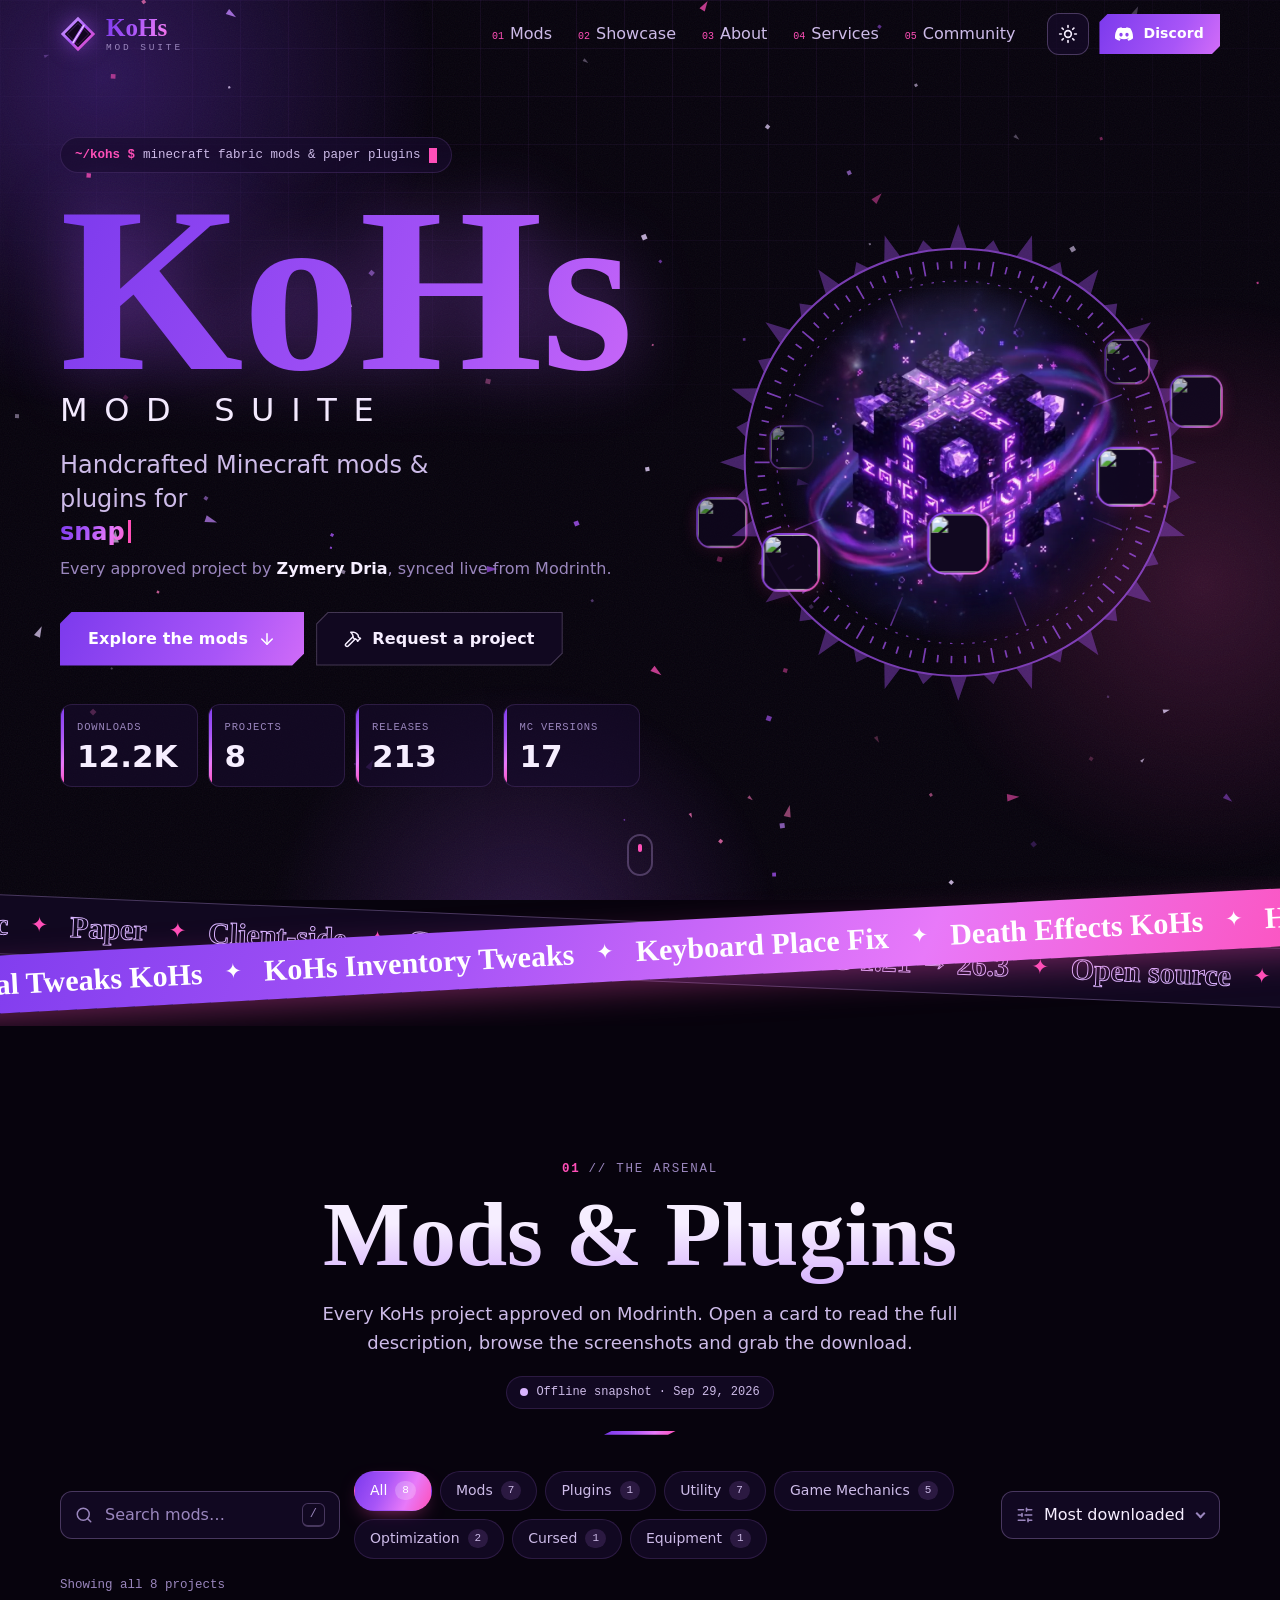
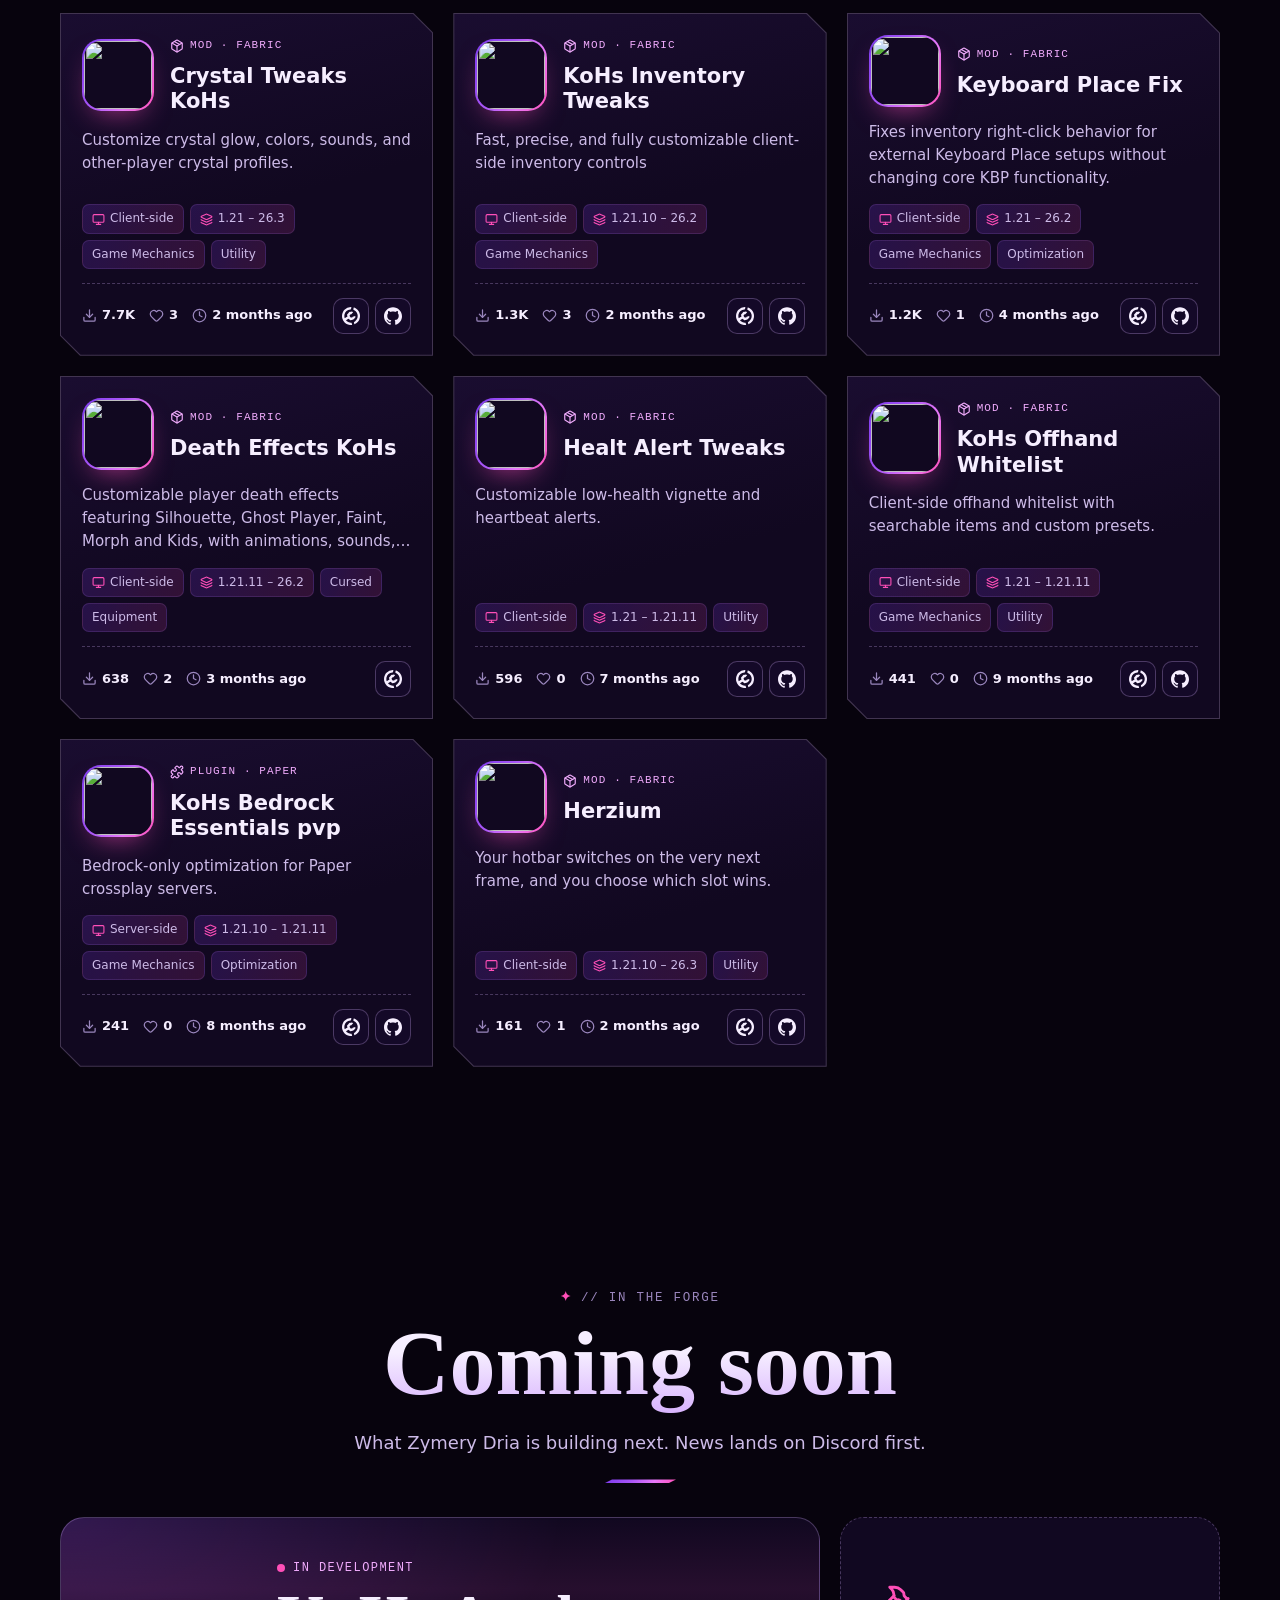
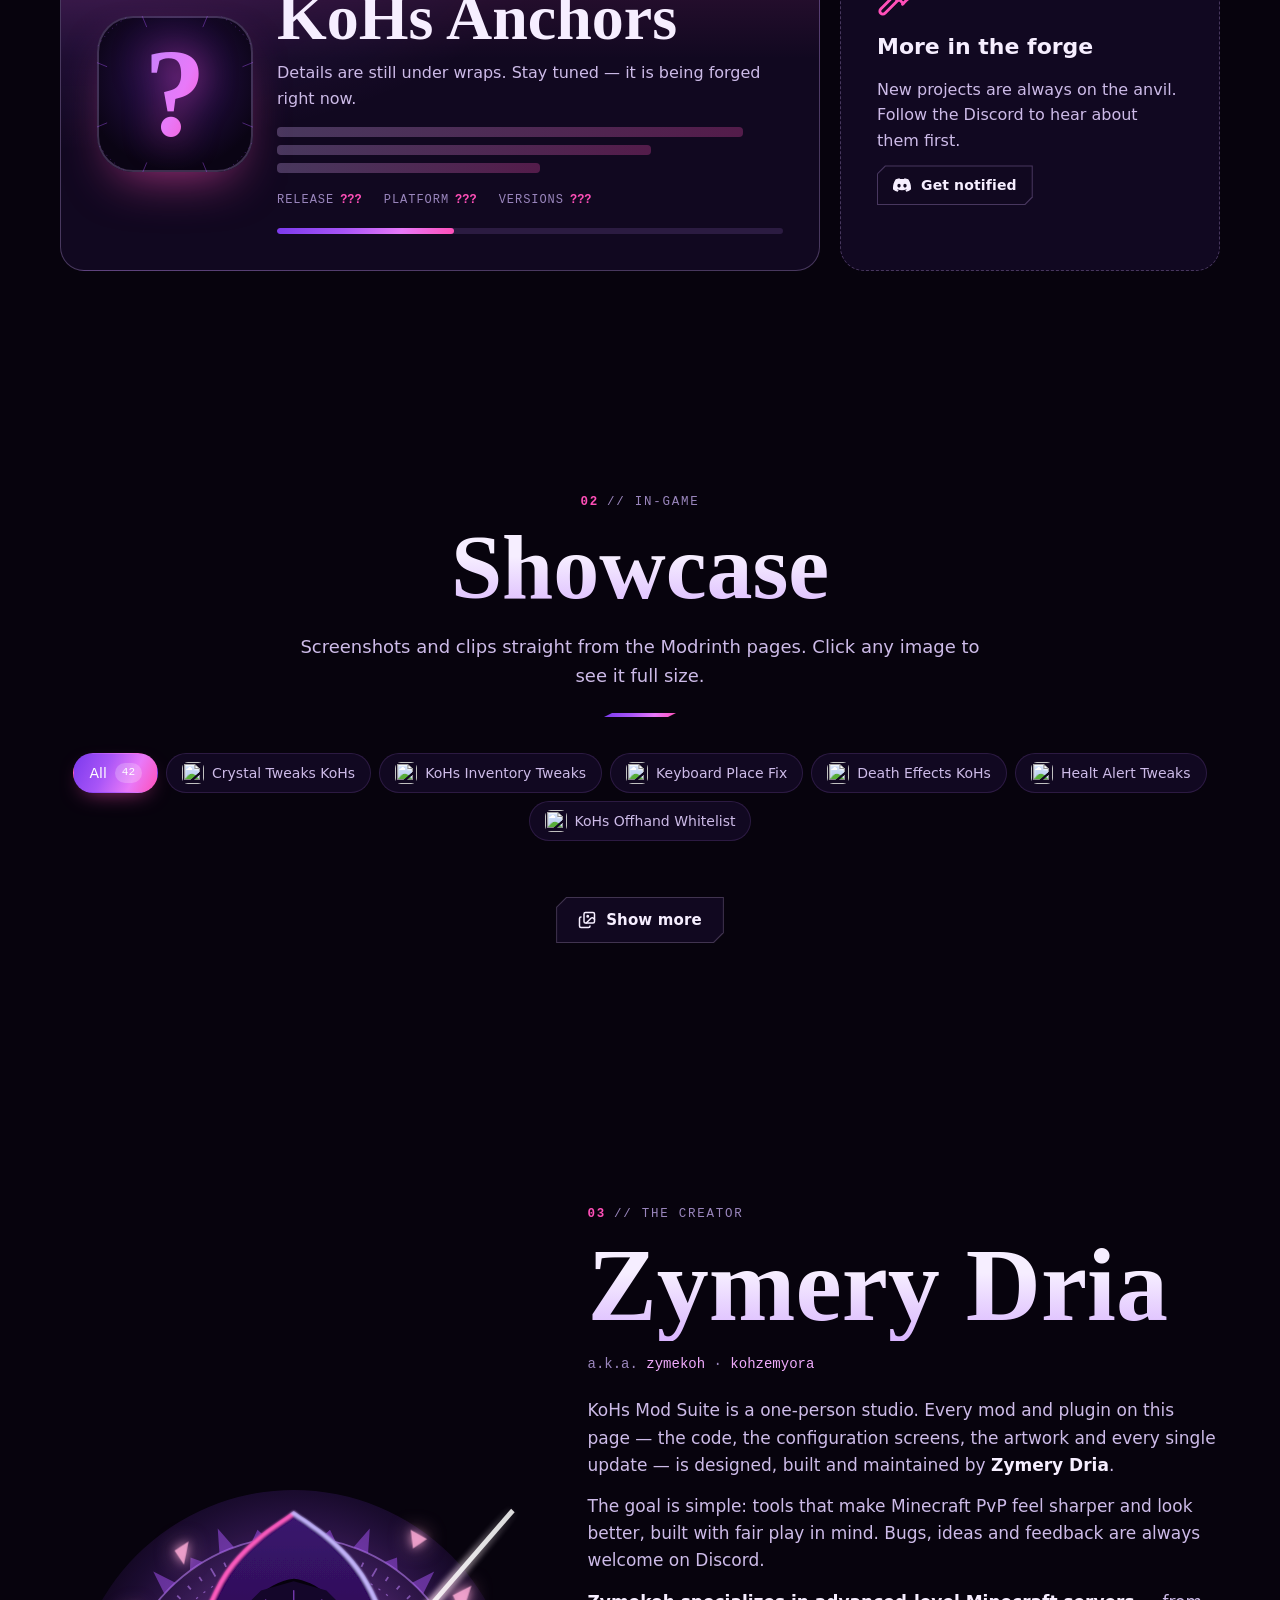
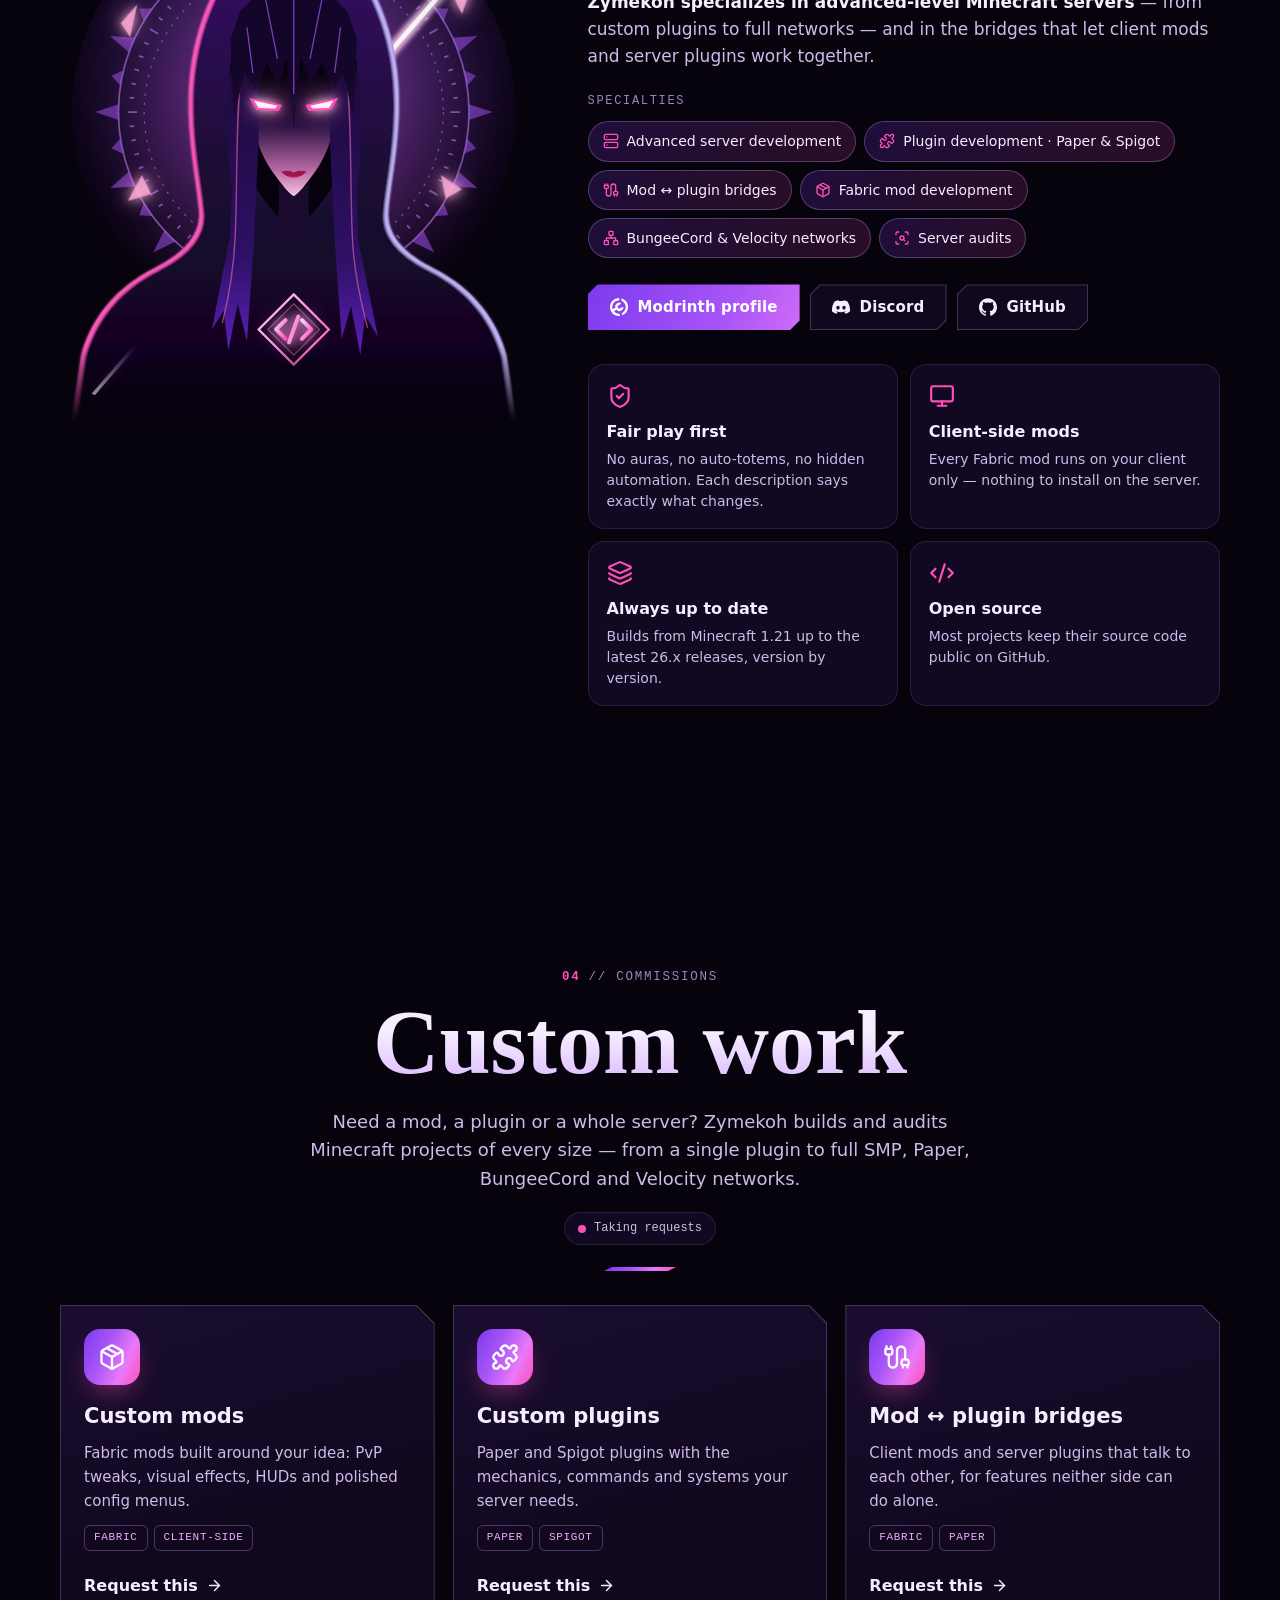
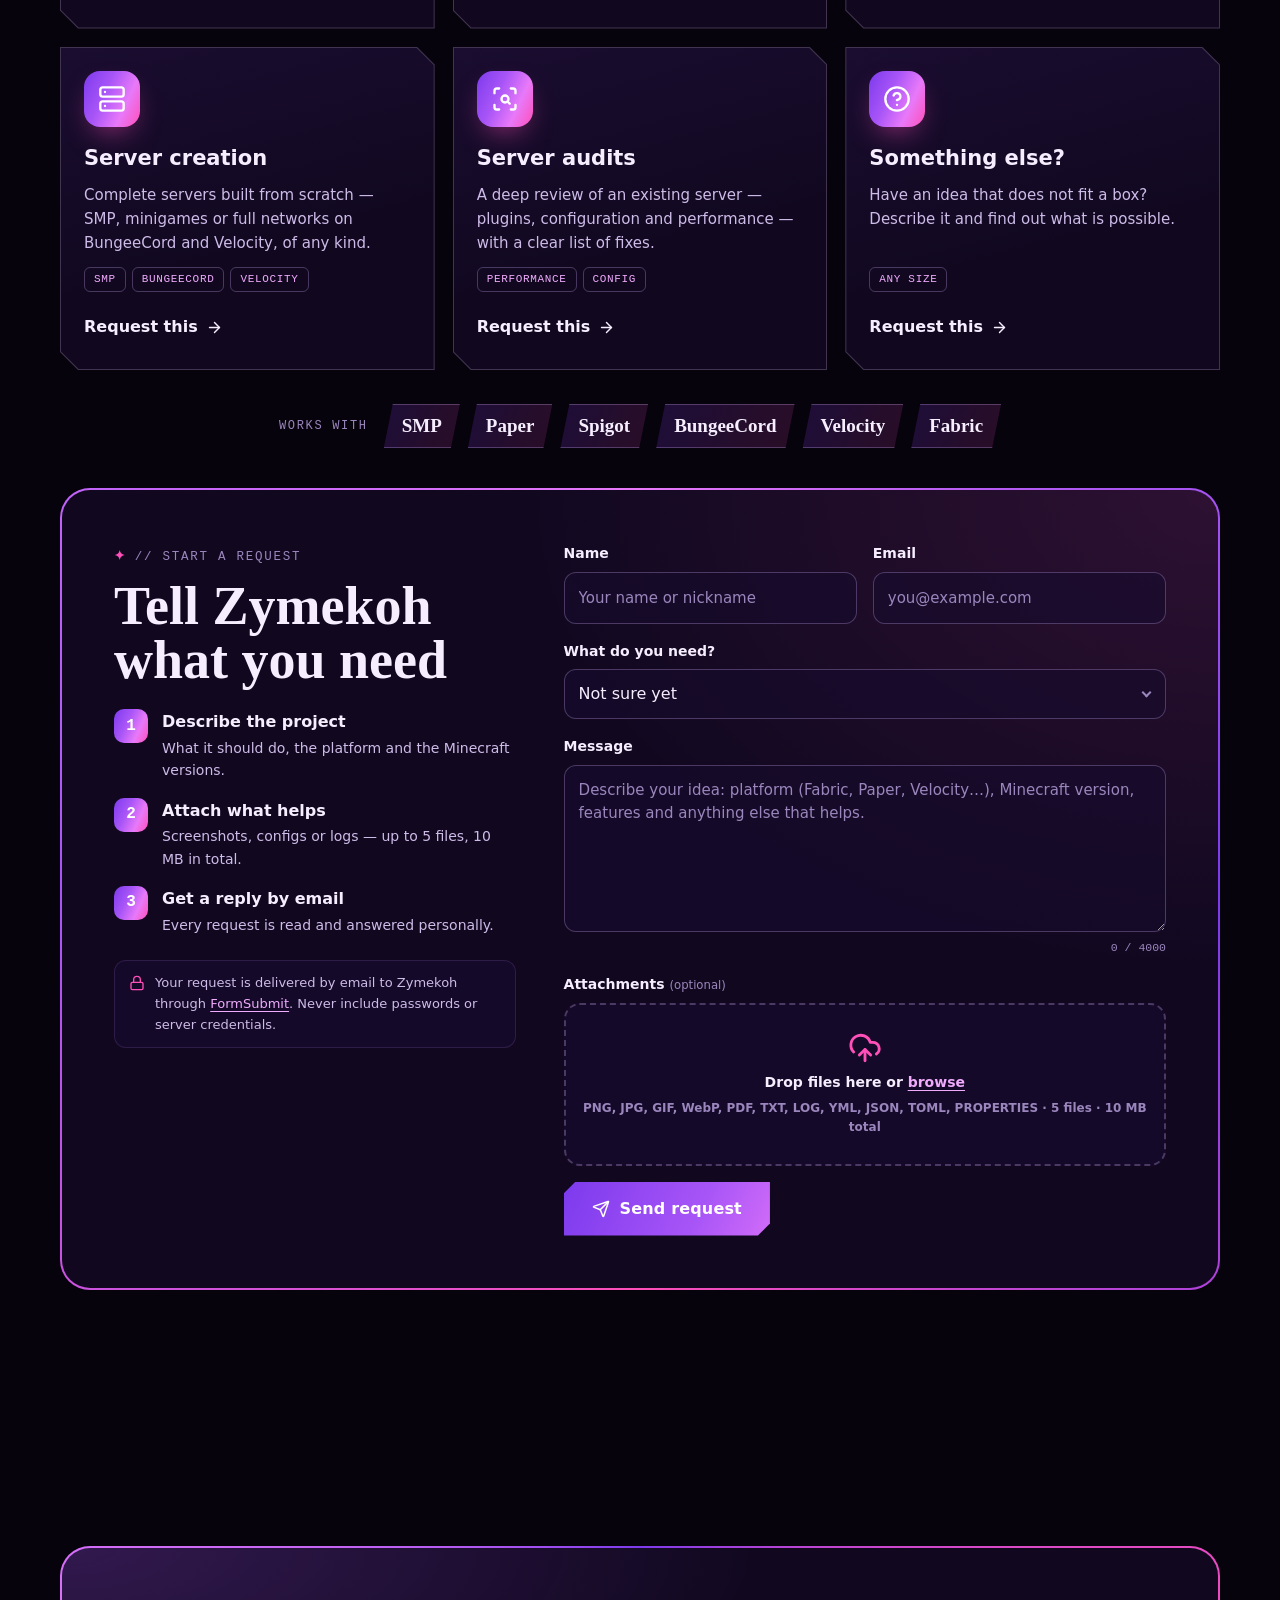
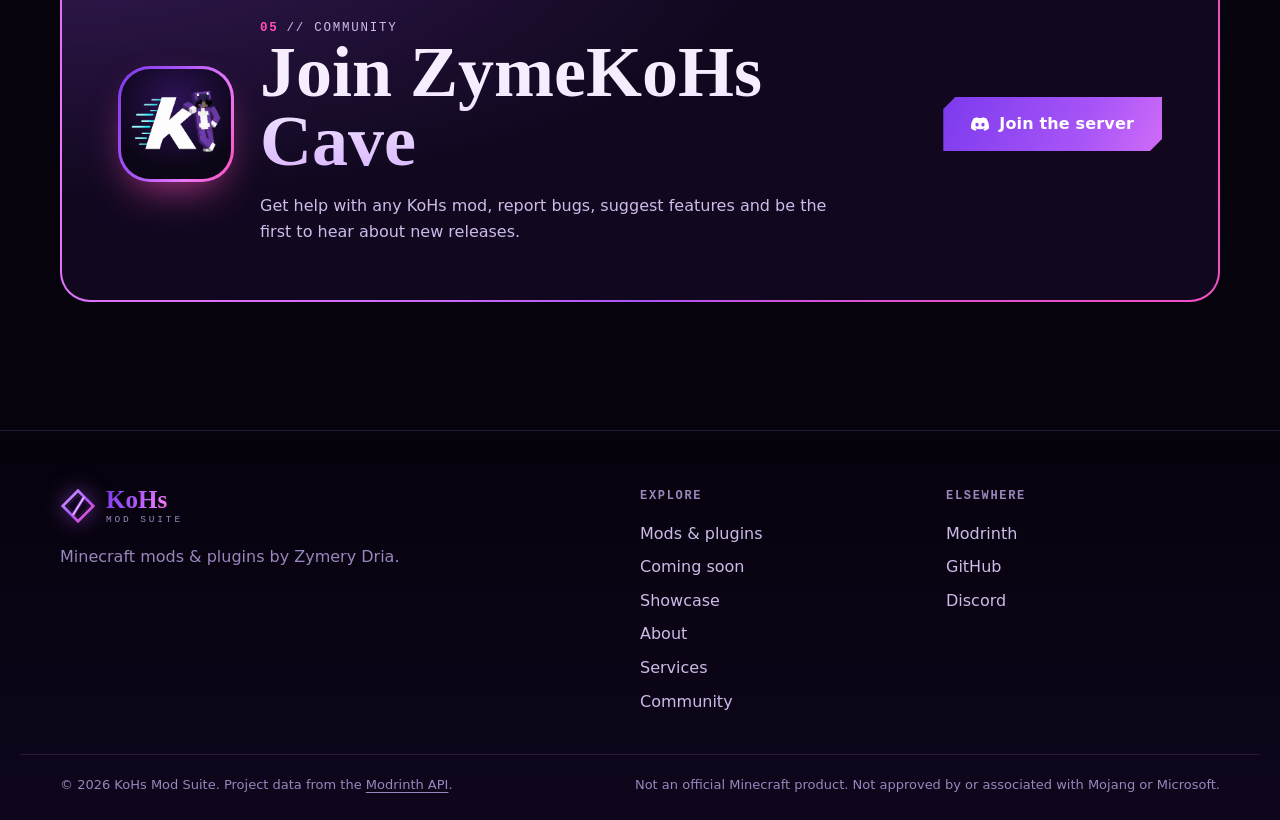
==== commit d246d127: "Add services request form, Coming soon, live READMEs and CSP hardening - Services section: mods, plu" ====
--- a/index.html
+++ b/index.html
@@ -2,9 +2,11 @@
 <html lang="en" data-theme="dark">
 <head>
   <meta charset="utf-8">
+  <meta http-equiv="Content-Security-Policy" content="default-src 'self'; script-src 'self'; style-src 'self' 'unsafe-inline' https://fonts.googleapis.com; font-src 'self' https://fonts.gstatic.com; img-src 'self' data: blob: https:; media-src 'self' https:; connect-src 'self' https://api.modrinth.com https://raw.githubusercontent.com https://discord.com; frame-src https://www.youtube-nocookie.com https://player.vimeo.com; form-action 'self' https://formsubmit.co; base-uri 'self'; object-src 'none'; worker-src 'none'; upgrade-insecure-requests">
+  <meta name="referrer" content="strict-origin-when-cross-origin">
   <meta name="viewport" content="width=device-width, initial-scale=1, viewport-fit=cover">
   <title>KoHs Mod Suite — Minecraft mods &amp; plugins by Zymery Dria</title>
-  <meta name="description" content="Every approved KoHs Minecraft mod and plugin by Zymery Dria — Crystal Tweaks, Inventory Tweaks, Herzium, Death Effects and more, synced live from Modrinth.">
+  <meta name="description" content="Every approved KoHs Minecraft mod and plugin by Zymery Dria, plus custom mods, plugins and advanced servers (SMP, Paper, BungeeCord, Velocity) on request.">
   <meta name="theme-color" content="#a855f7">
   <meta name="color-scheme" content="dark light">
   <link rel="canonical" href="https://kerlycanelita.github.io/KoHs-Mod-Suite/">
@@ -31,10 +33,7 @@
   <link rel="stylesheet" href="https://fonts.googleapis.com/css2?family=Grenze+Gotisch:wght@500..900&amp;family=JetBrains+Mono:wght@400..700&amp;family=Outfit:wght@300..800&amp;display=swap">
   <link rel="stylesheet" href="assets/css/styles.css">
 
-  <script>
-    document.documentElement.classList.add('js');
-    try { var t = localStorage.getItem('kohs-theme'); if (t === 'light' || t === 'dark') document.documentElement.dataset.theme = t; } catch (e) {}
-  </script>
+  <script src="assets/js/theme.js"></script>
   <script src="assets/vendor/marked.min.js" defer></script>
   <script src="assets/vendor/purify.min.js" defer></script>
   <script src="assets/js/app.js" defer></script>
@@ -98,6 +97,25 @@
     <symbol id="i-discord" viewBox="0 0 24 24"><path fill="currentColor" d="M20.317 4.3698a19.7913 19.7913 0 00-4.8851-1.5152.0741.0741 0 00-.0785.0371c-.211.3753-.4447.8648-.6083 1.2495-1.8447-.2762-3.68-.2762-5.4868 0-.1636-.3933-.4058-.8742-.6177-1.2495a.077.077 0 00-.0785-.037 19.7363 19.7363 0 00-4.8852 1.515.0699.0699 0 00-.0321.0277C.5334 9.0458-.319 13.5799.0992 18.0578a.0824.0824 0 00.0312.0561c2.0528 1.5076 4.0413 2.4228 5.9929 3.0294a.0777.0777 0 00.0842-.0276c.4616-.6304.8731-1.2952 1.226-1.9942a.076.076 0 00-.0416-.1057c-.6528-.2476-1.2743-.5495-1.8722-.8923a.077.077 0 01-.0076-.1277c.1258-.0943.2517-.1923.3718-.2914a.0743.0743 0 01.0776-.0105c3.9278 1.7933 8.18 1.7933 12.0614 0a.0739.0739 0 01.0785.0095c.1202.099.246.1981.3728.2924a.077.077 0 01-.0066.1276 12.2986 12.2986 0 01-1.873.8914.0766.0766 0 00-.0407.1067c.3604.698.7719 1.3628 1.225 1.9932a.076.076 0 00.0842.0286c1.961-.6067 3.9495-1.5219 6.0023-3.0294a.077.077 0 00.0313-.0552c.5004-5.177-.8382-9.6739-3.5485-13.6604a.061.061 0 00-.0312-.0286zM8.02 15.3312c-1.1825 0-2.1569-1.0857-2.1569-2.419 0-1.3332.9555-2.4189 2.157-2.4189 1.2108 0 2.1757 1.0952 2.1568 2.419 0 1.3332-.9555 2.4189-2.1569 2.4189zm7.9748 0c-1.1825 0-2.1569-1.0857-2.1569-2.419 0-1.3332.9554-2.4189 2.1569-2.4189 1.2108 0 2.1757 1.0952 2.1568 2.419 0 1.3332-.946 2.4189-2.1568 2.4189Z"/></symbol>
     <symbol id="i-github" viewBox="0 0 24 24"><path fill="currentColor" d="M12 .297c-6.63 0-12 5.373-12 12 0 5.303 3.438 9.8 8.205 11.385.6.113.82-.258.82-.577 0-.285-.01-1.04-.015-2.04-3.338.724-4.042-1.61-4.042-1.61C4.422 18.07 3.633 17.7 3.633 17.7c-1.087-.744.084-.729.084-.729 1.205.084 1.838 1.236 1.838 1.236 1.07 1.835 2.809 1.305 3.495.998.108-.776.417-1.305.76-1.605-2.665-.3-5.466-1.332-5.466-5.93 0-1.31.465-2.38 1.235-3.22-.135-.303-.54-1.523.105-3.176 0 0 1.005-.322 3.3 1.23.96-.267 1.98-.399 3-.405 1.02.006 2.04.138 3 .405 2.28-1.552 3.285-1.23 3.285-1.23.645 1.653.24 2.873.12 3.176.765.84 1.23 1.91 1.23 3.22 0 4.61-2.805 5.625-5.475 5.92.42.36.81 1.096.81 2.22 0 1.606-.015 2.896-.015 3.286 0 .315.21.69.825.57C20.565 22.092 24 17.592 24 12.297c0-6.627-5.373-12-12-12"/></symbol>
     <symbol id="i-modrinth" viewBox="0 0 24 24"><path fill="currentColor" d="M12.252.004a11.78 11.768 0 0 0-8.92 3.73 11 10.999 0 0 0-2.17 3.11 11.37 11.359 0 0 0-1.16 5.169c0 1.42.17 2.5.6 3.77.24.759.77 1.899 1.17 2.529a12.3 12.298 0 0 0 8.85 5.639c.44.05 2.54.07 2.76.02.2-.04.22.1-.26-1.7l-.36-1.37-1.01-.06a8.5 8.489 0 0 1-5.18-1.8 5.34 5.34 0 0 1-1.3-1.26c0-.05.34-.28.74-.5a37.572 37.545 0 0 1 2.88-1.629c.03 0 .5.45 1.06.98l1 .97 2.07-.43 2.06-.43 1.47-1.47c.8-.8 1.48-1.5 1.48-1.52 0-.09-.42-1.63-.46-1.7-.04-.06-.2-.03-1.02.18-.53.13-1.2.3-1.45.4l-.48.15-.53.53-.53.53-.93.1-.93.07-.52-.5a2.7 2.7 0 0 1-.96-1.7l-.13-.6.43-.57c.68-.9.68-.9 1.46-1.1.4-.1.65-.2.83-.33.13-.099.65-.579 1.14-1.069l.9-.9-.7-.7-.7-.7-1.95.54c-1.07.3-1.96.53-1.97.53-.03 0-2.23 2.48-2.63 2.97l-.29.35.28 1.03c.16.56.3 1.16.31 1.34l.03.3-.34.23c-.37.23-2.22 1.3-2.84 1.63-.36.2-.37.2-.44.1-.08-.1-.23-.6-.32-1.03-.18-.86-.17-2.75.02-3.73a8.84 8.839 0 0 1 7.9-6.93c.43-.03.77-.08.78-.1.06-.17.5-2.999.47-3.039-.01-.02-.1-.02-.2-.03Zm3.68.67c-.2 0-.3.1-.37.38-.06.23-.46 2.42-.46 2.52 0 .04.1.11.22.16a8.51 8.499 0 0 1 2.99 2 8.38 8.379 0 0 1 2.16 3.449 6.9 6.9 0 0 1 .4 2.8c0 1.07 0 1.27-.1 1.73a9.37 9.369 0 0 1-1.76 3.769c-.32.4-.98 1.06-1.37 1.38-.38.32-1.54 1.1-1.7 1.14-.1.03-.1.06-.07.26.03.18.64 2.56.7 2.78l.06.06a12.07 12.058 0 0 0 7.27-9.4c.13-.77.13-2.58 0-3.4a11.96 11.948 0 0 0-5.73-8.578c-.7-.42-2.05-1.06-2.25-1.06Z"/></symbol>
+    <symbol id="i-blocks" viewBox="0 0 24 24"><g fill="none" stroke="currentColor" stroke-width="2" stroke-linecap="round" stroke-linejoin="round"><path d="M10 22V7a1 1 0 0 0-1-1H4a2 2 0 0 0-2 2v12a2 2 0 0 0 2 2h12a2 2 0 0 0 2-2v-5a1 1 0 0 0-1-1H2"/> <rect x="14" y="2" width="8" height="8" rx="1"/></g></symbol>
+    <symbol id="i-cable" viewBox="0 0 24 24"><g fill="none" stroke="currentColor" stroke-width="2" stroke-linecap="round" stroke-linejoin="round"><path d="M17 19a1 1 0 0 1-1-1v-2a2 2 0 0 1 2-2h2a2 2 0 0 1 2 2v2a1 1 0 0 1-1 1z"/> <path d="M17 21v-2"/> <path d="M19 14V6.5a1 1 0 0 0-7 0v11a1 1 0 0 1-7 0V10"/> <path d="M21 21v-2"/> <path d="M3 5V3"/> <path d="M4 10a2 2 0 0 1-2-2V6a1 1 0 0 1 1-1h4a1 1 0 0 1 1 1v2a2 2 0 0 1-2 2z"/> <path d="M7 5V3"/></g></symbol>
+    <symbol id="i-circle-check" viewBox="0 0 24 24"><g fill="none" stroke="currentColor" stroke-width="2" stroke-linecap="round" stroke-linejoin="round"><circle cx="12" cy="12" r="10"/> <path d="m16 9-5.5 5.5L8 12"/></g></symbol>
+    <symbol id="i-circle-help" viewBox="0 0 24 24"><g fill="none" stroke="currentColor" stroke-width="2" stroke-linecap="round" stroke-linejoin="round"><circle cx="12" cy="12" r="10"/> <path d="M9.09 9a3 3 0 0 1 5.83 1c0 2-3 3-3 3"/> <path d="M12 17h.01"/></g></symbol>
+    <symbol id="i-cloud-upload" viewBox="0 0 24 24"><g fill="none" stroke="currentColor" stroke-width="2" stroke-linecap="round" stroke-linejoin="round"><path d="M12 13v8"/> <path d="M4 14.899A7 7 0 1 1 15.71 8h1.79a4.5 4.5 0 0 1 2.5 8.242"/> <path d="m8 17 4-4 4 4"/></g></symbol>
+    <symbol id="i-file-text" viewBox="0 0 24 24"><g fill="none" stroke="currentColor" stroke-width="2" stroke-linecap="round" stroke-linejoin="round"><path d="M6 22a2 2 0 0 1-2-2V4a2 2 0 0 1 2-2h8a2.4 2.4 0 0 1 1.704.706l3.588 3.588A2.4 2.4 0 0 1 20 8v12a2 2 0 0 1-2 2z"/> <path d="M14 2v5a1 1 0 0 0 1 1h5"/> <path d="M10 9H8"/> <path d="M16 13H8"/> <path d="M16 17H8"/></g></symbol>
+    <symbol id="i-file" viewBox="0 0 24 24"><g fill="none" stroke="currentColor" stroke-width="2" stroke-linecap="round" stroke-linejoin="round"><path d="M6 22a2 2 0 0 1-2-2V4a2 2 0 0 1 2-2h8a2.4 2.4 0 0 1 1.704.706l3.588 3.588A2.4 2.4 0 0 1 20 8v12a2 2 0 0 1-2 2z"/> <path d="M14 2v5a1 1 0 0 0 1 1h5"/></g></symbol>
+    <symbol id="i-hammer" viewBox="0 0 24 24"><g fill="none" stroke="currentColor" stroke-width="2" stroke-linecap="round" stroke-linejoin="round"><path d="m15 12-9.373 9.373a1 1 0 0 1-3.001-3L12 9"/> <path d="m18 15 4-4"/> <path d="m21.5 11.5-1.914-1.914A2 2 0 0 1 19 8.172v-.344a2 2 0 0 0-.586-1.414l-1.657-1.657A6 6 0 0 0 12.516 3H9l1.243 1.243A6 6 0 0 1 12 8.485V10l2 2h1.172a2 2 0 0 1 1.414.586L18.5 14.5"/></g></symbol>
+    <symbol id="i-loader-circle" viewBox="0 0 24 24"><g fill="none" stroke="currentColor" stroke-width="2" stroke-linecap="round" stroke-linejoin="round"><path d="M21 12a9 9 0 1 1-6.219-8.56"/></g></symbol>
+    <symbol id="i-lock" viewBox="0 0 24 24"><g fill="none" stroke="currentColor" stroke-width="2" stroke-linecap="round" stroke-linejoin="round"><rect width="18" height="11" x="3" y="11" rx="2" ry="2"/> <path d="M7 11V7a5 5 0 0 1 10 0v4"/></g></symbol>
+    <symbol id="i-mail" viewBox="0 0 24 24"><g fill="none" stroke="currentColor" stroke-width="2" stroke-linecap="round" stroke-linejoin="round"><path d="m22 7-8.991 5.727a2 2 0 0 1-2.009 0L2 7"/> <rect x="2" y="4" width="20" height="16" rx="2"/></g></symbol>
+    <symbol id="i-message-square" viewBox="0 0 24 24"><g fill="none" stroke="currentColor" stroke-width="2" stroke-linecap="round" stroke-linejoin="round"><path d="M22 17a2 2 0 0 1-2 2H6.828a2 2 0 0 0-1.414.586l-2.202 2.202A.71.71 0 0 1 2 21.286V5a2 2 0 0 1 2-2h16a2 2 0 0 1 2 2z"/></g></symbol>
+    <symbol id="i-network" viewBox="0 0 24 24"><g fill="none" stroke="currentColor" stroke-width="2" stroke-linecap="round" stroke-linejoin="round"><rect x="16" y="16" width="6" height="6" rx="1"/> <rect x="2" y="16" width="6" height="6" rx="1"/> <rect x="9" y="2" width="6" height="6" rx="1"/> <path d="M5 16v-3a1 1 0 0 1 1-1h12a1 1 0 0 1 1 1v3"/> <path d="M12 12V8"/></g></symbol>
+    <symbol id="i-paperclip" viewBox="0 0 24 24"><g fill="none" stroke="currentColor" stroke-width="2" stroke-linecap="round" stroke-linejoin="round"><path d="m16 6-8.414 8.586a2 2 0 0 0 2.829 2.829l8.414-8.586a4 4 0 1 0-5.657-5.657l-8.379 8.551a6 6 0 1 0 8.485 8.485l8.379-8.551"/></g></symbol>
+    <symbol id="i-scan-search" viewBox="0 0 24 24"><g fill="none" stroke="currentColor" stroke-width="2" stroke-linecap="round" stroke-linejoin="round"><path d="M3 7V5a2 2 0 0 1 2-2h2"/> <path d="M17 3h2a2 2 0 0 1 2 2v2"/> <path d="M21 17v2a2 2 0 0 1-2 2h-2"/> <path d="M7 21H5a2 2 0 0 1-2-2v-2"/> <circle cx="12" cy="12" r="3"/> <path d="m16 16-1.9-1.9"/></g></symbol>
+    <symbol id="i-send" viewBox="0 0 24 24"><g fill="none" stroke="currentColor" stroke-width="2" stroke-linecap="round" stroke-linejoin="round"><path d="M14.536 21.686a.5.5 0 0 0 .937-.024l6.5-19a.496.496 0 0 0-.635-.635l-19 6.5a.5.5 0 0 0-.024.937l7.93 3.18a2 2 0 0 1 1.112 1.11z"/> <path d="m21.854 2.147-10.94 10.939"/></g></symbol>
+    <symbol id="i-server" viewBox="0 0 24 24"><g fill="none" stroke="currentColor" stroke-width="2" stroke-linecap="round" stroke-linejoin="round"><rect width="20" height="8" x="2" y="2" rx="2" ry="2"/> <rect width="20" height="8" x="2" y="14" rx="2" ry="2"/> <line x1="6" x2="6.01" y1="6" y2="6"/> <line x1="6" x2="6.01" y1="18" y2="18"/></g></symbol>
+    <symbol id="i-trash-2" viewBox="0 0 24 24"><g fill="none" stroke="currentColor" stroke-width="2" stroke-linecap="round" stroke-linejoin="round"><path d="M10 11v6"/> <path d="M14 11v6"/> <path d="M19 6v14a2 2 0 0 1-2 2H7a2 2 0 0 1-2-2V6"/> <path d="M3 6h18"/> <path d="M8 6V4a2 2 0 0 1 2-2h4a2 2 0 0 1 2 2v2"/></g></symbol>
+    <symbol id="i-user" viewBox="0 0 24 24"><g fill="none" stroke="currentColor" stroke-width="2" stroke-linecap="round" stroke-linejoin="round"><path d="M19 21v-2a4 4 0 0 0-4-4H9a4 4 0 0 0-4 4v2"/> <circle cx="12" cy="7" r="4"/></g></symbol>
   </svg>
 
   <a class="skip-link" href="#mods">Skip to the mods</a>
@@ -130,7 +148,8 @@
           <li><a href="#mods" data-nav="mods"><span class="nav__num">01</span>Mods</a></li>
           <li><a href="#showcase" data-nav="showcase"><span class="nav__num">02</span>Showcase</a></li>
           <li><a href="#about" data-nav="about"><span class="nav__num">03</span>About</a></li>
-          <li><a href="#discord" data-nav="discord"><span class="nav__num">04</span>Community</a></li>
+          <li><a href="#services" data-nav="services"><span class="nav__num">04</span>Services</a></li>
+          <li><a href="#discord" data-nav="discord"><span class="nav__num">05</span>Community</a></li>
         </ul>
         <div class="nav__menu-foot">
           <a class="btn btn--primary" href="https://discord.gg/9t2VxEF7UU" target="_blank" rel="noopener">
@@ -177,8 +196,8 @@
             <a class="btn btn--primary btn--lg magnetic" href="#mods">
               Explore the mods<svg class="icon" aria-hidden="true"><use href="#i-arrow-down"/></svg>
             </a>
-            <a class="btn btn--ghost btn--lg magnetic" href="https://discord.gg/9t2VxEF7UU" target="_blank" rel="noopener">
-              <svg class="icon" aria-hidden="true"><use href="#i-discord"/></svg>Join the Discord
+            <a class="btn btn--ghost btn--lg magnetic" href="#services">
+              <svg class="icon" aria-hidden="true"><use href="#i-hammer"/></svg>Request a project
             </a>
           </div>
           <dl class="stats reveal" style="--d: 300ms">
@@ -258,6 +277,45 @@
           <button class="btn btn--ghost btn--sm" type="button" id="reset-filters"><svg class="icon" aria-hidden="true"><use href="#i-rotate-ccw"/></svg>Reset filters</button>
         </div>
         <noscript><p class="empty">This page needs JavaScript to list the projects. You can find them all on <a href="https://modrinth.com/user/zymery_dria">Modrinth</a>.</p></noscript>
+      </div>
+    </section>
+
+    <!-- COMING SOON -->
+    <section class="section section--tight" id="soon" aria-labelledby="soon-title">
+      <div class="container">
+        <header class="section__head reveal">
+          <p class="eyebrow"><span>✦</span> // in the forge</p>
+          <h2 class="section__title" id="soon-title">Coming soon</h2>
+          <p class="section__sub">What Zymery Dria is building next. News lands on Discord first.</p>
+        </header>
+        <div class="soon">
+          <article class="soon-card reveal">
+            <div class="soon-card__art" aria-hidden="true">
+              <svg class="soon-card__sigil" viewBox="0 0 400 400"><use href="#sigil"/></svg>
+              <span class="soon-card__q glitch" data-text="?">?</span>
+            </div>
+            <div class="soon-card__body">
+              <p class="soon-card__status"><span class="soon-card__dot"></span>In development</p>
+              <h3 class="soon-card__title">KoHs Anchors</h3>
+              <p class="soon-card__text">Details are still under wraps. Stay tuned — it is being forged right now.</p>
+              <div class="soon-card__redacted" aria-hidden="true"><span></span><span></span><span></span></div>
+              <dl class="soon-card__meta">
+                <div><dt>Release</dt><dd>???</dd></div>
+                <div><dt>Platform</dt><dd>???</dd></div>
+                <div><dt>Versions</dt><dd>???</dd></div>
+              </dl>
+              <div class="soon-card__forge" aria-hidden="true"><span></span></div>
+            </div>
+          </article>
+          <article class="soon-card soon-card--more reveal" style="--d: 100ms">
+            <svg class="icon" aria-hidden="true"><use href="#i-hammer"/></svg>
+            <h3>More in the forge</h3>
+            <p>New projects are always on the anvil. Follow the Discord to hear about them first.</p>
+            <a class="btn btn--ghost btn--sm" href="https://discord.gg/9t2VxEF7UU" target="_blank" rel="noopener">
+              <svg class="icon" aria-hidden="true"><use href="#i-discord"/></svg>Get notified
+            </a>
+          </article>
+        </div>
       </div>
     </section>
 
@@ -403,7 +461,19 @@
           </header>
           <p class="reveal" style="--d: 80ms">KoHs Mod Suite is a one-person studio. Every mod and plugin on this page — the code, the configuration screens, the artwork and every single update — is designed, built and maintained by <strong>Zymery Dria</strong>.</p>
           <p class="reveal" style="--d: 120ms">The goal is simple: tools that make Minecraft PvP feel sharper and look better, built with fair play in mind. Bugs, ideas and feedback are always welcome on Discord.</p>
-          <div class="about__links reveal" style="--d: 160ms">
+          <p class="reveal" style="--d: 140ms"><strong>Zymekoh specializes in advanced-level Minecraft servers</strong> — from custom plugins to full networks — and in the bridges that let client mods and server plugins work together.</p>
+          <div class="skills reveal" style="--d: 160ms">
+            <p class="skills__label">Specialties</p>
+            <ul class="skills__list">
+              <li><svg class="icon" aria-hidden="true"><use href="#i-server"/></svg>Advanced server development</li>
+              <li><svg class="icon" aria-hidden="true"><use href="#i-puzzle"/></svg>Plugin development · Paper &amp; Spigot</li>
+              <li><svg class="icon" aria-hidden="true"><use href="#i-cable"/></svg>Mod ↔ plugin bridges</li>
+              <li><svg class="icon" aria-hidden="true"><use href="#i-package"/></svg>Fabric mod development</li>
+              <li><svg class="icon" aria-hidden="true"><use href="#i-network"/></svg>BungeeCord &amp; Velocity networks</li>
+              <li><svg class="icon" aria-hidden="true"><use href="#i-scan-search"/></svg>Server audits</li>
+            </ul>
+          </div>
+          <div class="about__links reveal" style="--d: 180ms">
             <a class="btn btn--primary magnetic" href="https://modrinth.com/user/zymery_dria" target="_blank" rel="noopener">
               <svg class="icon" aria-hidden="true"><use href="#i-modrinth"/></svg>Modrinth profile
             </a>
@@ -440,17 +510,154 @@
       </div>
     </section>
 
+    <!-- SERVICES -->
+    <section class="section services" id="services" aria-labelledby="services-title">
+      <div class="container">
+        <header class="section__head reveal">
+          <p class="eyebrow"><span>04</span> // commissions</p>
+          <h2 class="section__title" id="services-title">Custom work</h2>
+          <p class="section__sub">Need a mod, a plugin or a whole server? Zymekoh builds and audits Minecraft projects of every size — from a single plugin to full SMP, Paper, BungeeCord and Velocity networks.</p>
+          <p class="live-pill" data-state="live"><span class="live-pill__dot"></span><span class="live-pill__text">Taking requests</span></p>
+        </header>
+
+        <ul class="services__grid">
+          <li class="service reveal" style="--d: 0ms">
+            <span class="service__icon"><svg class="icon" aria-hidden="true"><use href="#i-package"/></svg></span>
+            <h3 class="service__title">Custom mods</h3>
+            <p class="service__text">Fabric mods built around your idea: PvP tweaks, visual effects, HUDs and polished config menus.</p>
+            <ul class="service__tags"><li>Fabric</li><li>Client-side</li></ul>
+            <button class="service__cta" type="button" data-service="Custom mod">Request this<svg class="icon" aria-hidden="true"><use href="#i-arrow-right"/></svg></button>
+          </li>
+          <li class="service reveal" style="--d: 60ms">
+            <span class="service__icon"><svg class="icon" aria-hidden="true"><use href="#i-puzzle"/></svg></span>
+            <h3 class="service__title">Custom plugins</h3>
+            <p class="service__text">Paper and Spigot plugins with the mechanics, commands and systems your server needs.</p>
+            <ul class="service__tags"><li>Paper</li><li>Spigot</li></ul>
+            <button class="service__cta" type="button" data-service="Custom plugin">Request this<svg class="icon" aria-hidden="true"><use href="#i-arrow-right"/></svg></button>
+          </li>
+          <li class="service reveal" style="--d: 120ms">
+            <span class="service__icon"><svg class="icon" aria-hidden="true"><use href="#i-cable"/></svg></span>
+            <h3 class="service__title">Mod ↔ plugin bridges</h3>
+            <p class="service__text">Client mods and server plugins that talk to each other, for features neither side can do alone.</p>
+            <ul class="service__tags"><li>Fabric</li><li>Paper</li></ul>
+            <button class="service__cta" type="button" data-service="Mod ↔ plugin bridge">Request this<svg class="icon" aria-hidden="true"><use href="#i-arrow-right"/></svg></button>
+          </li>
+          <li class="service reveal" style="--d: 180ms">
+            <span class="service__icon"><svg class="icon" aria-hidden="true"><use href="#i-server"/></svg></span>
+            <h3 class="service__title">Server creation</h3>
+            <p class="service__text">Complete servers built from scratch — SMP, minigames or full networks on BungeeCord and Velocity, of any kind.</p>
+            <ul class="service__tags"><li>SMP</li><li>BungeeCord</li><li>Velocity</li></ul>
+            <button class="service__cta" type="button" data-service="Server creation">Request this<svg class="icon" aria-hidden="true"><use href="#i-arrow-right"/></svg></button>
+          </li>
+          <li class="service reveal" style="--d: 240ms">
+            <span class="service__icon"><svg class="icon" aria-hidden="true"><use href="#i-scan-search"/></svg></span>
+            <h3 class="service__title">Server audits</h3>
+            <p class="service__text">A deep review of an existing server — plugins, configuration and performance — with a clear list of fixes.</p>
+            <ul class="service__tags"><li>Performance</li><li>Config</li></ul>
+            <button class="service__cta" type="button" data-service="Server audit">Request this<svg class="icon" aria-hidden="true"><use href="#i-arrow-right"/></svg></button>
+          </li>
+          <li class="service reveal" style="--d: 300ms">
+            <span class="service__icon"><svg class="icon" aria-hidden="true"><use href="#i-circle-help"/></svg></span>
+            <h3 class="service__title">Something else?</h3>
+            <p class="service__text">Have an idea that does not fit a box? Describe it and find out what is possible.</p>
+            <ul class="service__tags"><li>Any size</li></ul>
+            <button class="service__cta" type="button" data-service="Something else">Request this<svg class="icon" aria-hidden="true"><use href="#i-arrow-right"/></svg></button>
+          </li>
+        </ul>
+
+        <div class="platforms reveal">
+          <span class="platforms__label">Works with</span>
+          <ul class="platforms__list">
+            <li>SMP</li><li>Paper</li><li>Spigot</li><li>BungeeCord</li><li>Velocity</li><li>Fabric</li>
+          </ul>
+        </div>
+
+        <div class="order reveal" id="request">
+          <div class="order__inner">
+            <div class="order__intro">
+              <p class="eyebrow"><span>✦</span> // start a request</p>
+              <h3 class="order__title">Tell Zymekoh what you need</h3>
+              <ol class="steps">
+                <li><span class="steps__n">1</span><div><b>Describe the project</b><p>What it should do, the platform and the Minecraft versions.</p></div></li>
+                <li><span class="steps__n">2</span><div><b>Attach what helps</b><p>Screenshots, configs or logs — up to 5 files, 10 MB in total.</p></div></li>
+                <li><span class="steps__n">3</span><div><b>Get a reply by email</b><p>Every request is read and answered personally.</p></div></li>
+              </ol>
+              <p class="order__privacy"><svg class="icon" aria-hidden="true"><use href="#i-lock"/></svg><span>Your request is delivered by email to Zymekoh through <a href="https://formsubmit.co/" target="_blank" rel="noopener noreferrer">FormSubmit</a>. Never include passwords or server credentials.</span></p>
+            </div>
+
+            <form class="order__form" id="order-form" method="POST" enctype="multipart/form-data" novalidate>
+              <input type="hidden" name="_subject" value="New request from KoHs Mod Suite">
+              <input type="hidden" name="_template" value="table">
+              <input type="hidden" name="_next" value="">
+              <input type="hidden" name="_url" value="">
+              <div class="order__honey" aria-hidden="true">
+                <label>Leave this field empty <input type="text" name="_honey" tabindex="-1" autocomplete="off"></label>
+              </div>
+
+              <div class="field">
+                <label for="f-name">Name</label>
+                <input id="f-name" name="name" type="text" required maxlength="80" autocomplete="name" placeholder="Your name or nickname">
+              </div>
+              <div class="field">
+                <label for="f-email">Email</label>
+                <input id="f-email" name="email" type="email" required maxlength="120" autocomplete="email" placeholder="you@example.com">
+              </div>
+              <div class="field field--full">
+                <label for="f-service">What do you need?</label>
+                <span class="select select--field">
+                  <select id="f-service" name="service">
+                    <option>Not sure yet</option>
+                    <option>Custom mod</option>
+                    <option>Custom plugin</option>
+                    <option>Mod ↔ plugin bridge</option>
+                    <option>Server creation</option>
+                    <option>Server audit</option>
+                    <option>Something else</option>
+                  </select>
+                </span>
+              </div>
+              <div class="field field--full">
+                <label for="f-message">Message</label>
+                <textarea id="f-message" name="message" required minlength="20" maxlength="4000" rows="6" placeholder="Describe your idea: platform (Fabric, Paper, Velocity…), Minecraft version, features and anything else that helps."></textarea>
+                <span class="field__hint" id="f-message-count" aria-live="polite">0 / 4000</span>
+              </div>
+              <div class="field field--full">
+                <span class="field__label" id="f-files-label">Attachments <small>(optional)</small></span>
+                <label class="drop" id="drop">
+                  <svg class="icon" aria-hidden="true"><use href="#i-cloud-upload"/></svg>
+                  <span class="drop__text"><b>Drop files here</b> or <u>browse</u></span>
+                  <small>PNG, JPG, GIF, WebP, PDF, TXT, LOG, YML, JSON, TOML, PROPERTIES · 5 files · 10 MB total</small>
+                  <input id="f-files" type="file" multiple accept=".png,.jpg,.jpeg,.gif,.webp,.pdf,.txt,.log,.md,.yml,.yaml,.json,.toml,.properties,.cfg,.conf,.csv" aria-labelledby="f-files-label">
+                </label>
+                <ul class="files" id="files"></ul>
+              </div>
+              <p class="order__error" id="order-error" role="alert" hidden></p>
+              <button class="btn btn--primary btn--lg order__submit" type="submit" id="order-submit">
+                <svg class="icon" aria-hidden="true"><use href="#i-send"/></svg><span>Send request</span>
+              </button>
+            </form>
+
+            <div class="order__done" id="order-done" tabindex="-1" hidden>
+              <svg class="icon" aria-hidden="true"><use href="#i-circle-check"/></svg>
+              <h3>Request sent</h3>
+              <p>Thanks! Zymekoh will reply to the email you provided. Keep an eye on your inbox — and the spam folder, just in case.</p>
+              <button class="btn btn--ghost" type="button" id="order-again">Send another request</button>
+            </div>
+          </div>
+        </div>
+      </div>
+    </section>
+
     <!-- DISCORD -->
     <section class="section" id="discord" aria-labelledby="discord-title">
       <div class="container">
         <div class="discord reveal">
           <div class="discord__inner">
             <div class="discord__icon">
-              <img id="discord-icon" alt="" width="96" height="96" hidden>
-              <svg class="icon" aria-hidden="true"><use href="#i-discord"/></svg>
+              <img id="discord-icon" src="assets/img/discord-server.webp" alt="ZymeKoHs Cave server icon" width="256" height="256" decoding="async">
             </div>
             <div class="discord__copy">
-              <p class="eyebrow"><span>04</span> // community</p>
+              <p class="eyebrow"><span>05</span> // community</p>
               <h2 class="section__title" id="discord-title">Join <span data-discord="name">ZymeKoHs Cave</span></h2>
               <p>Get help with any KoHs mod, report bugs, suggest features and be the first to hear about new releases.</p>
               <p class="discord__live" id="discord-live" hidden>
@@ -479,8 +686,10 @@
       <nav class="footer__col" aria-label="Explore">
         <h3>Explore</h3>
         <a href="#mods">Mods &amp; plugins</a>
+        <a href="#soon">Coming soon</a>
         <a href="#showcase">Showcase</a>
         <a href="#about">About</a>
+        <a href="#services">Services</a>
         <a href="#discord">Community</a>
       </nav>
       <nav class="footer__col" aria-label="Elsewhere">
@@ -524,9 +733,11 @@
         </div>
         <div class="tabs" role="tablist" aria-label="Project details">
           <button class="tab" role="tab" id="tab-desc" aria-controls="pd-desc" aria-selected="true" type="button">Description</button>
+          <button class="tab" role="tab" id="tab-readme" aria-controls="pd-readme" aria-selected="false" tabindex="-1" type="button" hidden>README <span class="tab__count">GitHub</span></button>
           <button class="tab" role="tab" id="tab-gallery" aria-controls="pd-gallery" aria-selected="false" tabindex="-1" type="button">Gallery <span class="tab__count" id="pd-gallery-count"></span></button>
         </div>
         <div class="md" id="pd-desc" role="tabpanel" aria-labelledby="tab-desc"></div>
+        <div class="md" id="pd-readme" role="tabpanel" aria-labelledby="tab-readme" hidden></div>
         <div class="pd__gallery" id="pd-gallery" role="tabpanel" aria-labelledby="tab-gallery" hidden></div>
       </div>
     </div>
--- a/assets/css/styles.css
+++ b/assets/css/styles.css
@@ -104,7 +104,7 @@
 img, svg, video, canvas { display: block; max-width: 100%; }
 img { height: auto; }
 a { color: inherit; text-decoration: none; }
-button, input, select { font: inherit; color: inherit; }
+button, input, select, textarea { font: inherit; color: inherit; }
 button { cursor: pointer; background: none; border: 0; padding: 0; }
 [hidden] { display: none !important; }
 
@@ -284,7 +284,7 @@
 .nav__links { display: flex; gap: 2px; margin: 0; padding: 0; list-style: none; }
 .nav__links a {
   position: relative; display: inline-flex; align-items: baseline; gap: 6px;
-  padding: 8px 14px; border-radius: 10px;
+  padding: 8px 12px; border-radius: 10px;
   font-weight: 500; color: var(--text-2);
   transition: color .2s, background .2s;
 }
@@ -308,7 +308,7 @@
 
 .nav__toggle { display: none; }
 
-@media (max-width: 899.98px) {
+@media (max-width: 1099.98px) {
   .nav__cta span { display: none; }
   .nav__cta { padding-inline: 12px; }
   .nav__toggle {
@@ -815,9 +815,9 @@
 .value {
   position: relative; padding: 18px 18px 16px;
   background: var(--surface); border: 1px solid var(--line); border-radius: var(--radius);
-  transition: transform .35s var(--ease), border-color .3s, background .3s;
-}
-.value:hover { transform: translateY(-4px); border-color: var(--line-2); background: var(--surface-2); }
+  transition: translate .35s var(--ease), border-color .3s, background .3s;
+}
+.value:hover { translate: 0 -4px; border-color: var(--line-2); background: var(--surface-2); }
 .value .icon { width: 26px; height: 26px; margin-bottom: 10px; color: var(--pink); }
 .value h3 { margin: 0 0 4px; font-size: 16px; }
 .value p { margin: 0; font-size: 14px; line-height: 1.5; color: var(--text-2); }
@@ -847,14 +847,16 @@
   background: radial-gradient(120% 140% at 0% 0%, rgba(168, 85, 247, .22), transparent 50%), var(--card);
 }
 .discord__icon {
-  position: relative; display: grid; place-items: center;
-  width: 104px; height: 104px; border-radius: 30px;
+  position: relative; flex: none; display: grid; place-items: center;
+  width: 116px; height: 116px; padding: 3px; border-radius: 32px;
   background: var(--grad);
   box-shadow: 0 18px 40px -14px rgba(255, 79, 184, .7);
   animation: float 6s ease-in-out infinite;
 }
-.discord__icon img { position: absolute; inset: 0; width: 100%; height: 100%; object-fit: cover; border-radius: inherit; }
-.discord__icon .icon { width: 52px; height: 52px; color: #fff; }
+.discord__icon img {
+  width: 100%; height: 100%; padding: 9%; object-fit: contain; border-radius: 29px;
+  background: radial-gradient(circle at 50% 30%, #2d1257, #0c0616 72%);
+}
 .discord .section__title { font-size: clamp(42px, 6.4vw, 72px); }
 .discord__copy p { max-width: 56ch; margin: 14px auto 0; color: var(--text-2); }
 .discord__live { display: flex; flex-wrap: wrap; justify-content: center; gap: 8px 20px; font-family: var(--font-mono); font-size: 13px; color: var(--text-2); }
@@ -999,7 +1001,15 @@
 .md blockquote { margin: 0 0 1em; padding: 10px 16px; color: var(--text); background: var(--grad-soft); border-left: 3px solid var(--pink); border-radius: 0 10px 10px 0; }
 .md blockquote p:last-child { margin-bottom: 0; }
 .md hr { height: 1px; margin: 2em 0; border: 0; background: var(--line); }
-.md table { display: block; width: 100%; margin: 0 0 1em; overflow-x: auto; border-collapse: collapse; font-size: 14px; }
+.md table { width: 100%; border-collapse: collapse; font-size: 14px; }
+.md-table { margin: 0 0 1em; overflow-x: auto; }
+.md-table table { min-width: 480px; table-layout: fixed; }
+.md-table td .md-zoom, .md-table td img { width: 100%; margin: 4px 0; }
+.md [data-anchor-id] { scroll-margin-top: 72px; }
+.md details { margin: 0 0 1em; padding: 10px 14px; background: var(--surface); border: 1px solid var(--line); border-radius: 12px; }
+.md summary { cursor: pointer; font-weight: 600; color: var(--text); }
+.md-source { margin: 28px 0 0; }
+.md-source a { display: inline-flex; align-items: center; gap: 8px; }
 .md th, .md td { padding: 8px 10px; text-align: left; border: 1px solid var(--line); }
 .md img { max-width: 100%; height: auto; border-radius: 12px; }
 .md [align="center"] { text-align: center; }
@@ -1056,15 +1066,242 @@
   .lb__nav--next { right: 20px; }
 }
 
+/* ---------- Coming soon ---------- */
+
+.section--tight { padding: clamp(48px, 7vw, 88px) 0; }
+.soon { display: grid; gap: 20px; }
+.soon-card {
+  position: relative; overflow: hidden; isolation: isolate;
+  display: grid; gap: 24px; align-items: center;
+  padding: clamp(22px, 4vw, 36px);
+  border: 1px solid var(--line-2); border-radius: 24px;
+  background: radial-gradient(120% 120% at 0% 0%, rgba(168, 85, 247, .22), transparent 55%), var(--card);
+}
+.soon-card::after {
+  content: ''; position: absolute; left: 0; right: 0; top: 0; height: 40%; z-index: -1;
+  background: linear-gradient(180deg, transparent, rgba(255, 79, 184, .09), transparent);
+  animation: scan 5s linear infinite;
+}
+.soon-card__art {
+  position: relative; display: grid; place-items: center; overflow: hidden;
+  width: 156px; height: 156px; margin-inline: auto; border-radius: 36px;
+  background: radial-gradient(circle at 50% 40%, #2d1257, #0a0414 75%);
+  box-shadow: inset 0 0 0 2px rgba(216, 180, 254, .25), 0 22px 50px -20px rgba(255, 79, 184, .65);
+}
+.soon-card__sigil { position: absolute; inset: -30%; width: 160%; height: 160%; max-width: none; color: #a855f7; opacity: .55; animation: spin 40s linear infinite; }
+.soon-card__q {
+  position: relative; font-family: var(--font-display); font-weight: 900; font-size: 124px; line-height: 1;
+  background: linear-gradient(115deg, #c084fc, #e879f9 55%, #ff4fb8);
+  -webkit-background-clip: text; background-clip: text; color: transparent;
+  filter: drop-shadow(0 0 18px rgba(255, 79, 184, .6));
+  animation: q-pulse 3.2s ease-in-out infinite;
+}
+.soon-card__status {
+  display: inline-flex; align-items: center; gap: 8px; margin: 0 0 8px;
+  font-family: var(--font-mono); font-size: 12px; letter-spacing: .12em; text-transform: uppercase; color: var(--accent-text);
+}
+.soon-card__dot { width: 8px; height: 8px; border-radius: 50%; background: var(--pink); animation: ping 1.8s ease-out infinite; }
+.soon-card__title { margin: 0; font-family: var(--font-display); font-weight: 800; font-size: clamp(42px, 6vw, 64px); line-height: 1; }
+.soon-card__text { margin: 10px 0 16px; color: var(--text-2); }
+.soon-card__redacted { display: grid; gap: 8px; margin-bottom: 18px; }
+.soon-card__redacted span {
+  height: 10px; border-radius: 4px;
+  background: linear-gradient(90deg, var(--line-2), rgba(255, 79, 184, .28), var(--line-2));
+  background-size: 200% 100%; animation: skeleton 2.6s linear infinite;
+}
+.soon-card__redacted span:nth-child(1) { width: 92%; }
+.soon-card__redacted span:nth-child(2) { width: 74%; }
+.soon-card__redacted span:nth-child(3) { width: 52%; }
+.soon-card__meta { display: flex; flex-wrap: wrap; gap: 8px 22px; margin: 0 0 18px; }
+.soon-card__meta div { display: flex; gap: 6px; font-family: var(--font-mono); font-size: 12px; }
+.soon-card__meta dt { color: var(--text-3); text-transform: uppercase; letter-spacing: .08em; }
+.soon-card__meta dd { margin: 0; font-weight: 700; color: var(--pink); }
+.soon-card__forge { height: 6px; overflow: hidden; border-radius: 6px; background: var(--line); }
+.soon-card__forge span { display: block; width: 35%; height: 100%; border-radius: inherit; background: var(--grad); animation: forge 2.2s var(--ease-in-out) infinite; }
+.soon-card--more { align-content: center; justify-items: start; gap: 12px; border-style: dashed; background: var(--surface); }
+.soon-card--more::after { display: none; }
+.soon-card--more > .icon { width: 34px; height: 34px; color: var(--pink); }
+.soon-card--more h3 { margin: 0; font-size: 22px; }
+.soon-card--more p { margin: 0; color: var(--text-2); }
+
+@media (min-width: 600px) { .soon-card:not(.soon-card--more) { grid-template-columns: auto minmax(0, 1fr); } }
+@media (min-width: 960px) { .soon { grid-template-columns: minmax(0, 2fr) minmax(0, 1fr); } }
+
+/* ---------- Specialties ---------- */
+
+.skills { margin: 22px 0 4px; }
+.skills__label { margin: 0 0 10px; font-family: var(--font-mono); font-size: 12px; letter-spacing: .14em; text-transform: uppercase; color: var(--text-3); }
+.skills__list { display: flex; flex-wrap: wrap; gap: 8px; margin: 0; padding: 0; list-style: none; }
+.skills__list li {
+  display: inline-flex; align-items: center; gap: 8px; padding: 8px 14px;
+  font-size: 14px; font-weight: 500; color: var(--text);
+  background: var(--grad-soft); border: 1px solid var(--line-2); border-radius: 999px;
+  transition: translate .3s var(--ease), border-color .3s;
+}
+.skills__list li:hover { translate: 0 -2px; border-color: var(--pink); }
+.skills__list .icon { width: 16px; height: 16px; color: var(--pink); }
+@media (max-width: 959.98px) {
+  .skills__label { text-align: center; }
+  .skills__list { justify-content: center; }
+}
+
+/* ---------- Services ---------- */
+
+.services__grid { display: grid; grid-template-columns: repeat(auto-fill, minmax(min(100%, 300px), 1fr)); gap: 18px; margin: 0; padding: 0; list-style: none; }
+.service {
+  --notch: 18px;
+  position: relative; isolation: isolate;
+  display: flex; flex-direction: column; gap: 12px; padding: 24px;
+  background: var(--line-2);
+  clip-path: polygon(0 0, calc(100% - var(--notch)) 0, 100% var(--notch), 100% 100%, var(--notch) 100%, 0 calc(100% - var(--notch)));
+  transition: translate .45s var(--ease), background .3s;
+}
+.service::before {
+  content: ''; position: absolute; inset: 1px; z-index: -2;
+  background: linear-gradient(165deg, var(--card-2), var(--card) 60%);
+  clip-path: polygon(0 0, calc(100% - var(--notch) + .41px) 0, 100% calc(var(--notch) - .41px), 100% 100%, calc(var(--notch) - .41px) 100%, 0 calc(100% - var(--notch) + .41px));
+}
+.service::after {
+  content: ''; position: absolute; inset: 0; z-index: -1; opacity: 0;
+  background: radial-gradient(360px circle at 100% 0%, rgba(255, 79, 184, .16), transparent 55%);
+  transition: opacity .4s;
+}
+.service:hover, .service:focus-within { translate: 0 -6px; background: var(--grad); }
+.service:hover::after, .service:focus-within::after { opacity: 1; }
+.service__icon {
+  display: grid; place-items: center; width: 56px; height: 56px;
+  color: #fff; background: var(--grad); border-radius: 16px;
+  box-shadow: 0 12px 30px -12px rgba(255, 79, 184, .75);
+  transition: transform .5s var(--ease);
+}
+.service:hover .service__icon { transform: rotate(-8deg) scale(1.08); }
+.service__icon .icon { width: 28px; height: 28px; }
+.service__title { margin: 6px 0 0; font-size: 21px; line-height: 1.25; }
+.service__text { flex: 1; margin: 0; font-size: 15px; color: var(--text-2); }
+.service__tags { display: flex; flex-wrap: wrap; gap: 6px; margin: 0; padding: 0; list-style: none; }
+.service__tags li {
+  padding: 3px 9px; font-family: var(--font-mono); font-size: 11px; letter-spacing: .06em; text-transform: uppercase;
+  color: var(--accent-text); border: 1px solid var(--line-2); border-radius: 6px;
+}
+.service__cta { display: inline-flex; align-items: center; gap: 8px; width: fit-content; margin-top: 4px; padding: 6px 0; font-weight: 600; color: var(--text); transition: color .2s; }
+.service__cta .icon { width: 17px; height: 17px; transition: transform .3s var(--ease); }
+.service__cta:hover { color: var(--pink); }
+.service__cta:hover .icon { transform: translateX(4px); }
+
+.platforms { display: flex; flex-wrap: wrap; align-items: center; justify-content: center; gap: 10px 16px; margin: 34px 0 40px; }
+.platforms__label { font-family: var(--font-mono); font-size: 12px; letter-spacing: .14em; text-transform: uppercase; color: var(--text-3); }
+.platforms__list { display: flex; flex-wrap: wrap; justify-content: center; gap: 8px; margin: 0; padding: 0; list-style: none; }
+.platforms__list li {
+  padding: 6px 18px; font-family: var(--font-display); font-weight: 700; font-size: 19px; color: var(--text);
+  background: var(--grad-soft); border-block: 1px solid var(--line-2);
+  clip-path: polygon(9px 0, 100% 0, calc(100% - 9px) 100%, 0 100%);
+}
+
+/* ---------- Request form ---------- */
+
+.order { position: relative; padding: 2px; border-radius: 30px; overflow: hidden; isolation: isolate; scroll-margin-top: calc(var(--nav-h) + 16px); }
+.order::before {
+  content: ''; position: absolute; inset: -80%; z-index: -1;
+  background: conic-gradient(from 90deg, #7c3aed, #ff4fb8, #a855f7, #e879f9, #7c3aed);
+  animation: spin 14s linear infinite;
+}
+.order__inner {
+  display: grid; gap: 32px;
+  padding: clamp(22px, 4.5vw, 52px); border-radius: 28px;
+  background: radial-gradient(120% 120% at 100% 0%, rgba(255, 79, 184, .12), transparent 50%), var(--card);
+}
+.order__title { margin: 0 0 22px; font-family: var(--font-display); font-weight: 800; font-size: clamp(36px, 4.6vw, 54px); line-height: 1; }
+.steps { display: grid; gap: 16px; margin: 0 0 24px; padding: 0; list-style: none; }
+.steps li { display: flex; align-items: flex-start; gap: 14px; }
+.steps__n { flex: none; display: grid; place-items: center; width: 34px; height: 34px; font-family: var(--font-mono); font-weight: 700; color: #fff; background: var(--grad); border-radius: 10px; }
+.steps b { display: block; color: var(--text); }
+.steps p { margin: 2px 0 0; font-size: 14px; color: var(--text-2); }
+.order__privacy { display: flex; gap: 10px; margin: 0; padding: 12px 14px; font-size: 13px; color: var(--text-2); background: var(--surface); border: 1px solid var(--line); border-radius: 12px; }
+.order__privacy .icon { width: 16px; height: 16px; margin-top: 2px; color: var(--pink); }
+.order__privacy a { color: var(--accent-text); text-decoration: underline; text-underline-offset: 3px; }
+
+.order__form { position: relative; display: grid; grid-template-columns: repeat(2, minmax(0, 1fr)); align-content: start; gap: 16px; }
+.field { display: flex; flex-direction: column; gap: 7px; min-width: 0; }
+.field--full { grid-column: 1 / -1; }
+.field label, .field__label { font-size: 14px; font-weight: 600; color: var(--text); }
+.field__label small { font-weight: 400; color: var(--text-3); }
+.field input[type="text"], .field input[type="email"], .field textarea {
+  width: 100%; padding: 13px 14px; font-size: 15px; color: var(--text);
+  background: var(--surface); border: 1px solid var(--line-2); border-radius: var(--radius-sm); outline: none;
+  transition: border-color .2s, box-shadow .2s, background .2s;
+}
+.field textarea { min-height: 150px; resize: vertical; line-height: 1.55; }
+.field input::placeholder, .field textarea::placeholder { color: var(--text-3); }
+.field input:focus, .field textarea:focus { border-color: var(--pink); background: var(--surface-2); box-shadow: 0 0 0 4px rgba(255, 79, 184, .14); }
+.field [aria-invalid="true"] { border-color: #f87171; }
+.field__hint { align-self: flex-end; font-family: var(--font-mono); font-size: 11.5px; color: var(--text-3); }
+.select--field { height: 50px; }
+.select--field select { width: 100%; }
+
+.drop {
+  position: relative; display: grid; justify-items: center; gap: 6px; padding: 26px 16px;
+  text-align: center; color: var(--text-2); cursor: pointer;
+  background: var(--surface); border: 2px dashed var(--line-2); border-radius: 16px;
+  transition: border-color .2s, background .2s, transform .2s var(--ease);
+}
+.drop:hover, .drop.is-over { border-color: var(--pink); background: var(--grad-soft); }
+.drop.is-over { transform: scale(1.01); }
+.drop:focus-within { border-color: var(--pink); box-shadow: 0 0 0 4px rgba(255, 79, 184, .14); }
+.drop .icon { width: 34px; height: 34px; color: var(--pink); transition: transform .3s var(--ease); }
+.drop:hover .icon, .drop.is-over .icon { transform: translateY(-3px); }
+.drop__text b { color: var(--text); }
+.drop__text u { color: var(--accent-text); text-underline-offset: 3px; }
+.drop small { font-size: 12px; color: var(--text-3); }
+.drop input { position: absolute; inset: 0; width: 100%; height: 100%; opacity: 0; cursor: pointer; }
+
+.files { display: grid; gap: 8px; margin: 10px 0 0; padding: 0; list-style: none; }
+.files:empty { display: none; }
+.file { display: flex; align-items: center; gap: 12px; padding: 8px 10px; background: var(--surface); border: 1px solid var(--line); border-radius: 12px; animation: pd-in .35s var(--ease); }
+.file img, .file > .icon { flex: none; width: 40px; height: 40px; border-radius: 8px; object-fit: cover; }
+.file > .icon { padding: 9px; color: var(--pink); background: var(--grad-soft); }
+.file__name { flex: 1; min-width: 0; overflow: hidden; font-size: 14px; white-space: nowrap; text-overflow: ellipsis; }
+.file small { font-family: var(--font-mono); font-size: 12px; color: var(--text-3); }
+.file__remove { display: grid; place-items: center; width: 34px; height: 34px; color: var(--text-3); border-radius: 9px; transition: color .2s, background .2s; }
+.file__remove:hover { color: #f87171; background: rgba(248, 113, 113, .12); }
+.file__remove .icon { width: 17px; height: 17px; }
+
+.order__error { grid-column: 1 / -1; margin: 0; padding: 10px 14px; font-size: 14px; color: #fecaca; background: rgba(248, 113, 113, .12); border: 1px solid rgba(248, 113, 113, .35); border-radius: var(--radius-sm); }
+[data-theme="light"] .order__error { color: #b91c1c; }
+.order__submit { grid-column: 1 / -1; justify-self: start; }
+.order__submit:disabled { cursor: progress; }
+.order__submit.is-busy .icon { animation: send 1s ease-in-out infinite; }
+.order__honey { position: absolute; left: -10000px; top: auto; width: 1px; height: 1px; overflow: hidden; }
+
+.order__done {
+  display: grid; justify-items: center; align-content: center; gap: 12px; padding: 40px 20px;
+  text-align: center; background: var(--grad-soft); border: 1px solid var(--line-2); border-radius: 20px;
+  animation: pd-in .6s var(--ease);
+}
+.order__done:focus { outline: none; }
+.order__done .icon { width: 64px; height: 64px; color: var(--pink); filter: drop-shadow(0 0 16px rgba(255, 79, 184, .6)); }
+.order__done h3 { margin: 0; font-family: var(--font-display); font-weight: 800; font-size: 44px; }
+.order__done p { max-width: 46ch; margin: 0 0 8px; color: var(--text-2); }
+
+@media (min-width: 960px) { .order__inner { grid-template-columns: minmax(0, .8fr) minmax(0, 1.2fr); gap: 48px; } }
+@media (max-width: 599.98px) {
+  .order__form { grid-template-columns: minmax(0, 1fr); }
+  .order__submit { justify-self: stretch; }
+}
+
 /* ---------- Reveal ---------- */
 
 .js .reveal { opacity: 0; transform: translateY(28px); transition: opacity .9s var(--ease), transform .9s var(--ease); transition-delay: var(--d, 0ms); }
 .js .reveal.is-in { opacity: 1; transform: none; }
 .js .card.reveal { transition: opacity .9s var(--ease), transform .9s var(--ease), filter .4s ease; transition-delay: var(--d, 0ms), var(--d, 0ms), 0ms; }
+.js .value.reveal, .js .service.reveal { transition: opacity .9s var(--ease), transform .9s var(--ease), translate .45s var(--ease), background .3s, border-color .3s; transition-delay: var(--d, 0ms), var(--d, 0ms), 0ms, 0ms, 0ms; }
 
 /* ---------- Keyframes ---------- */
 
 @keyframes spin { to { transform: rotate(360deg); } }
+@keyframes scan { from { transform: translateY(-100%); } to { transform: translateY(260%); } }
+@keyframes forge { from { transform: translateX(-100%); } to { transform: translateX(290%); } }
+@keyframes q-pulse { 50% { transform: scale(1.06) rotate(-4deg); } }
+@keyframes send { 50% { transform: translate(3px, -3px); opacity: .6; } }
 @keyframes float { 0%, 100% { transform: translateY(0); } 50% { transform: translateY(-12px); } }
 @keyframes pulse { 0%, 100% { transform: scale(1); opacity: .9; } 50% { transform: scale(1.08); opacity: 1; } }
 @keyframes blink { 50% { opacity: 0; } }
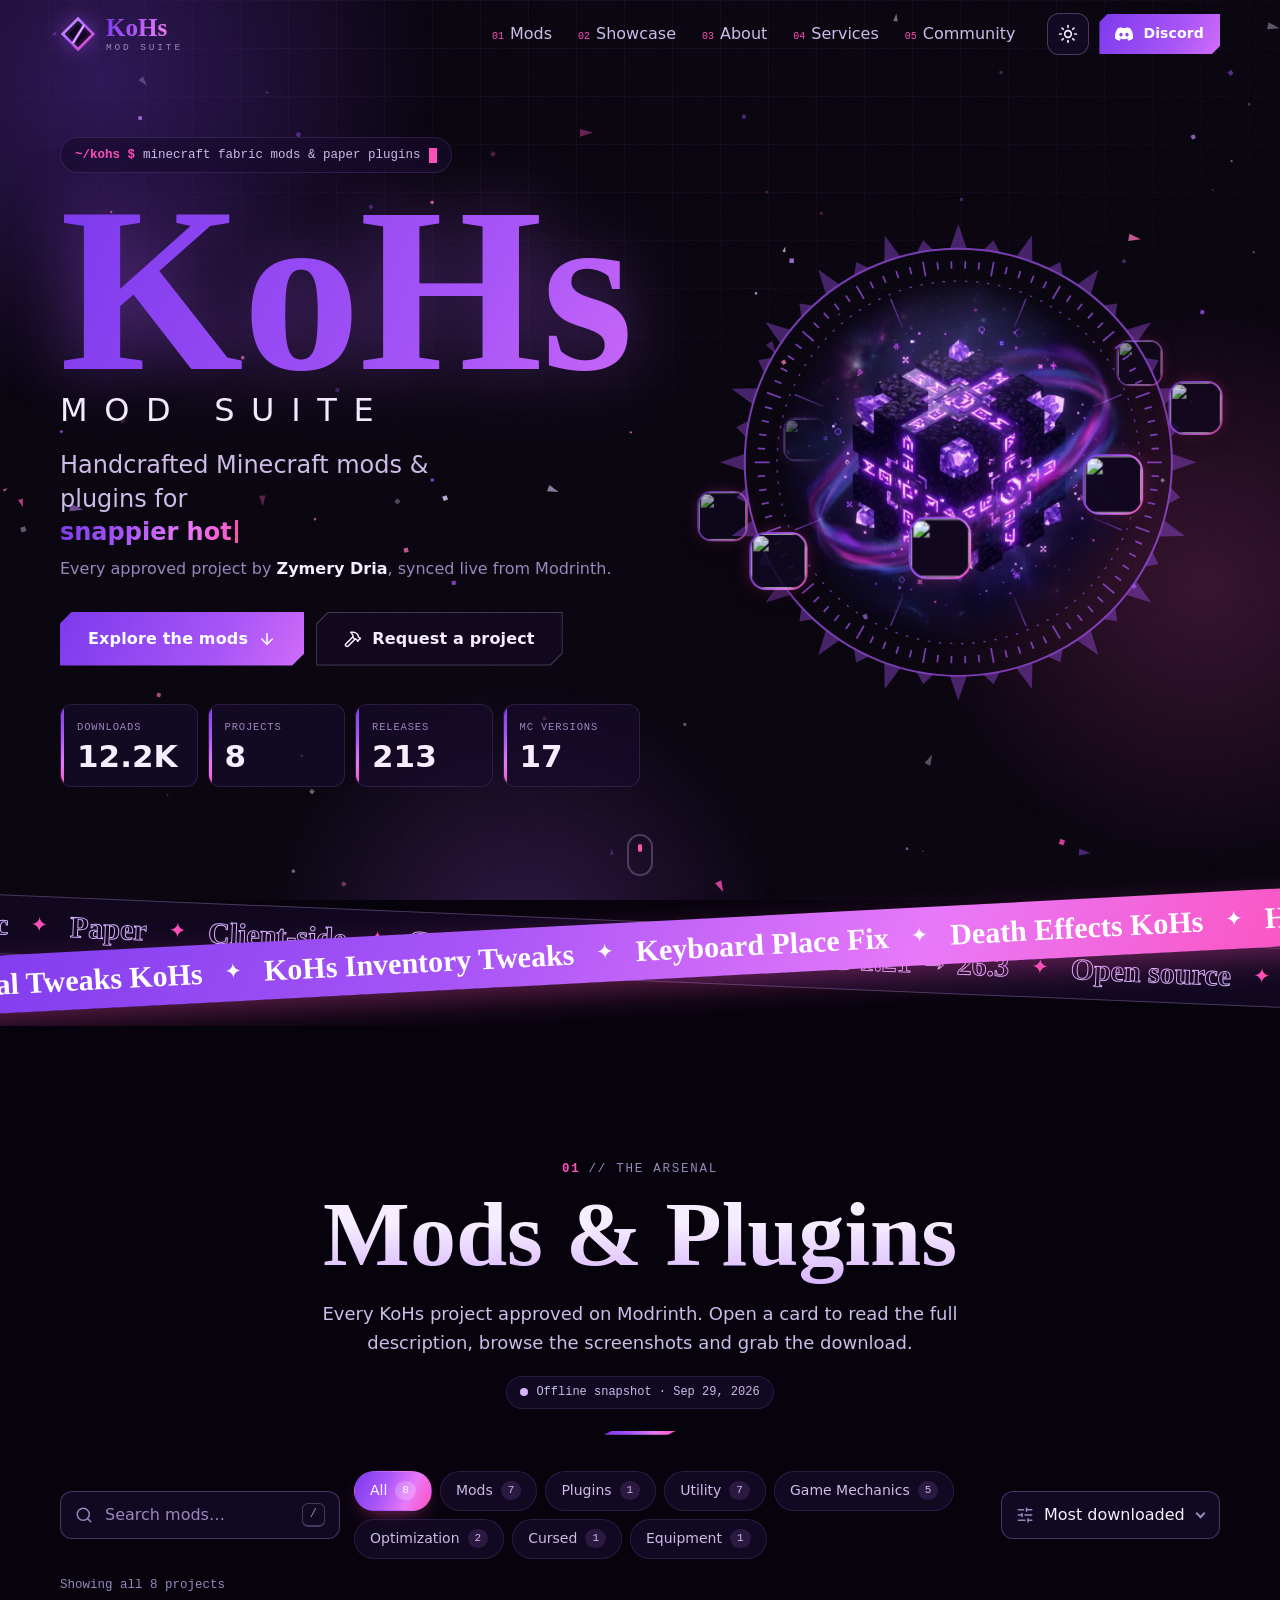
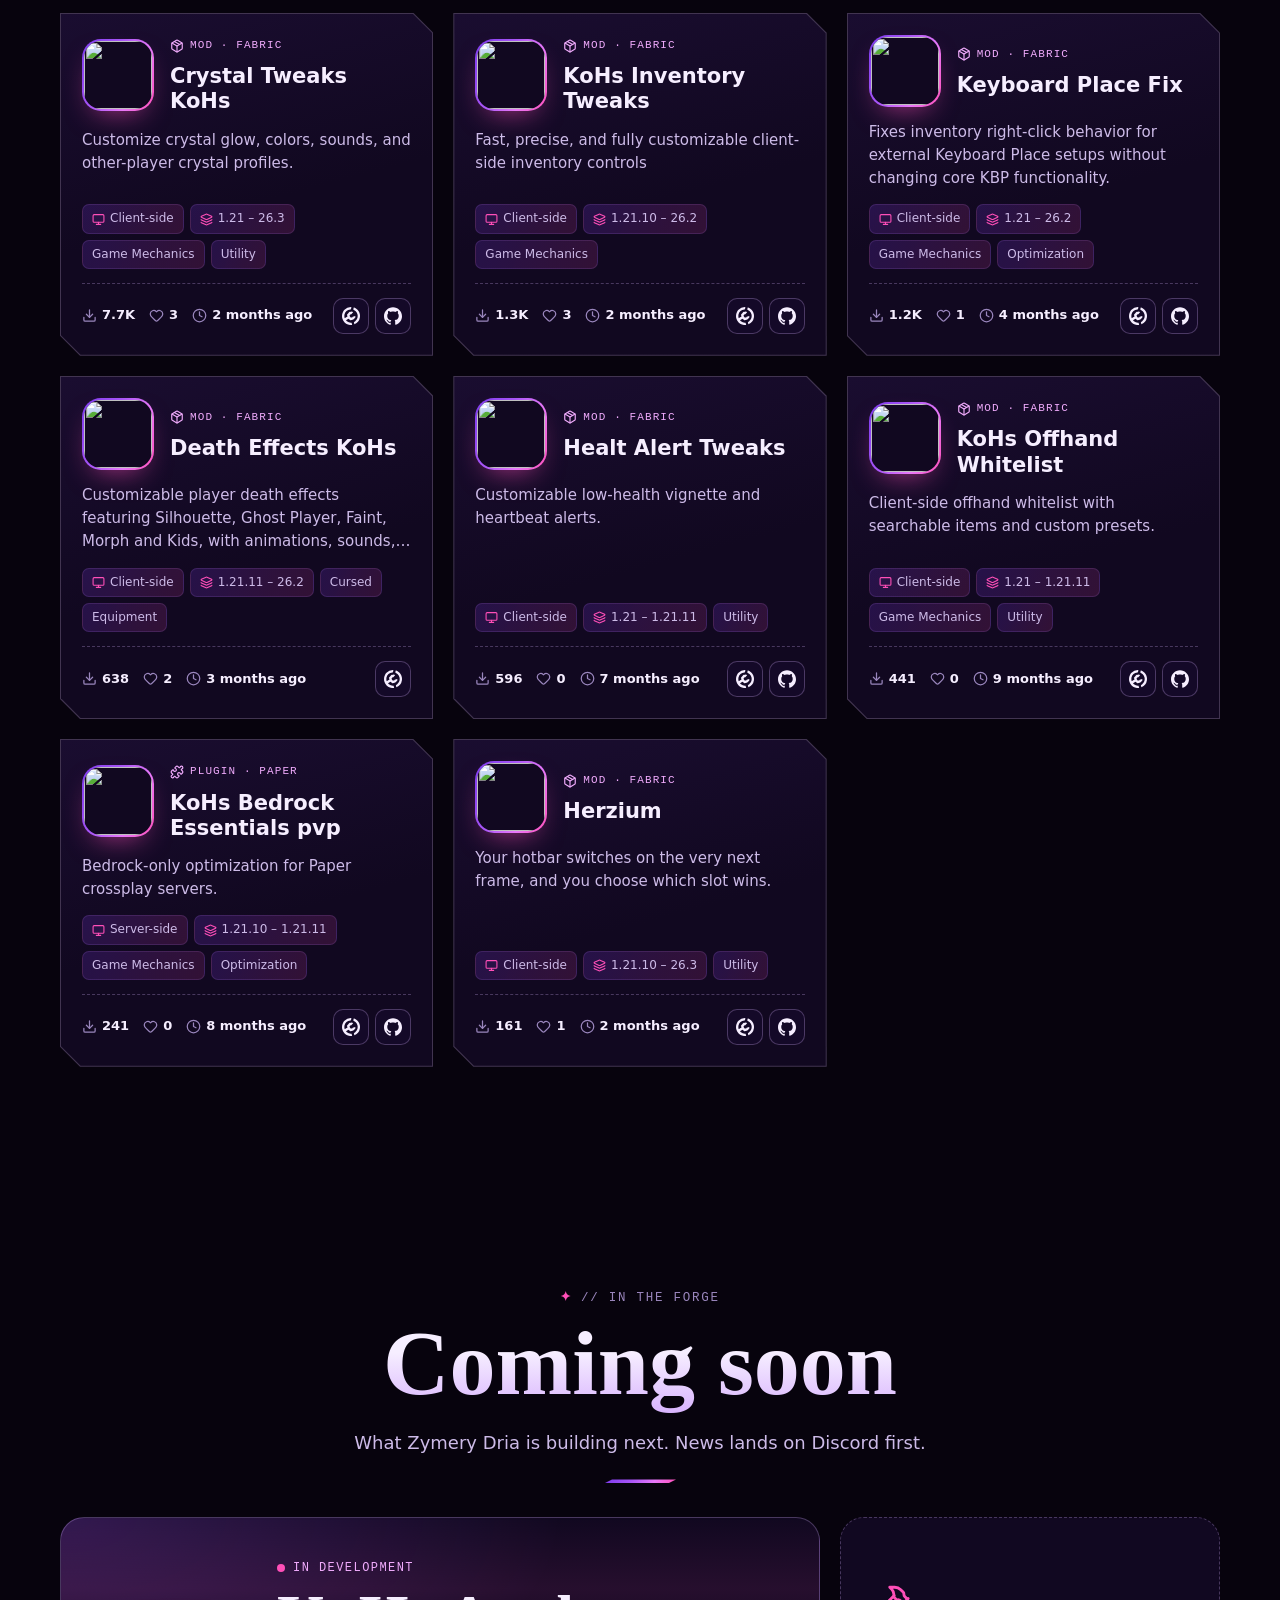
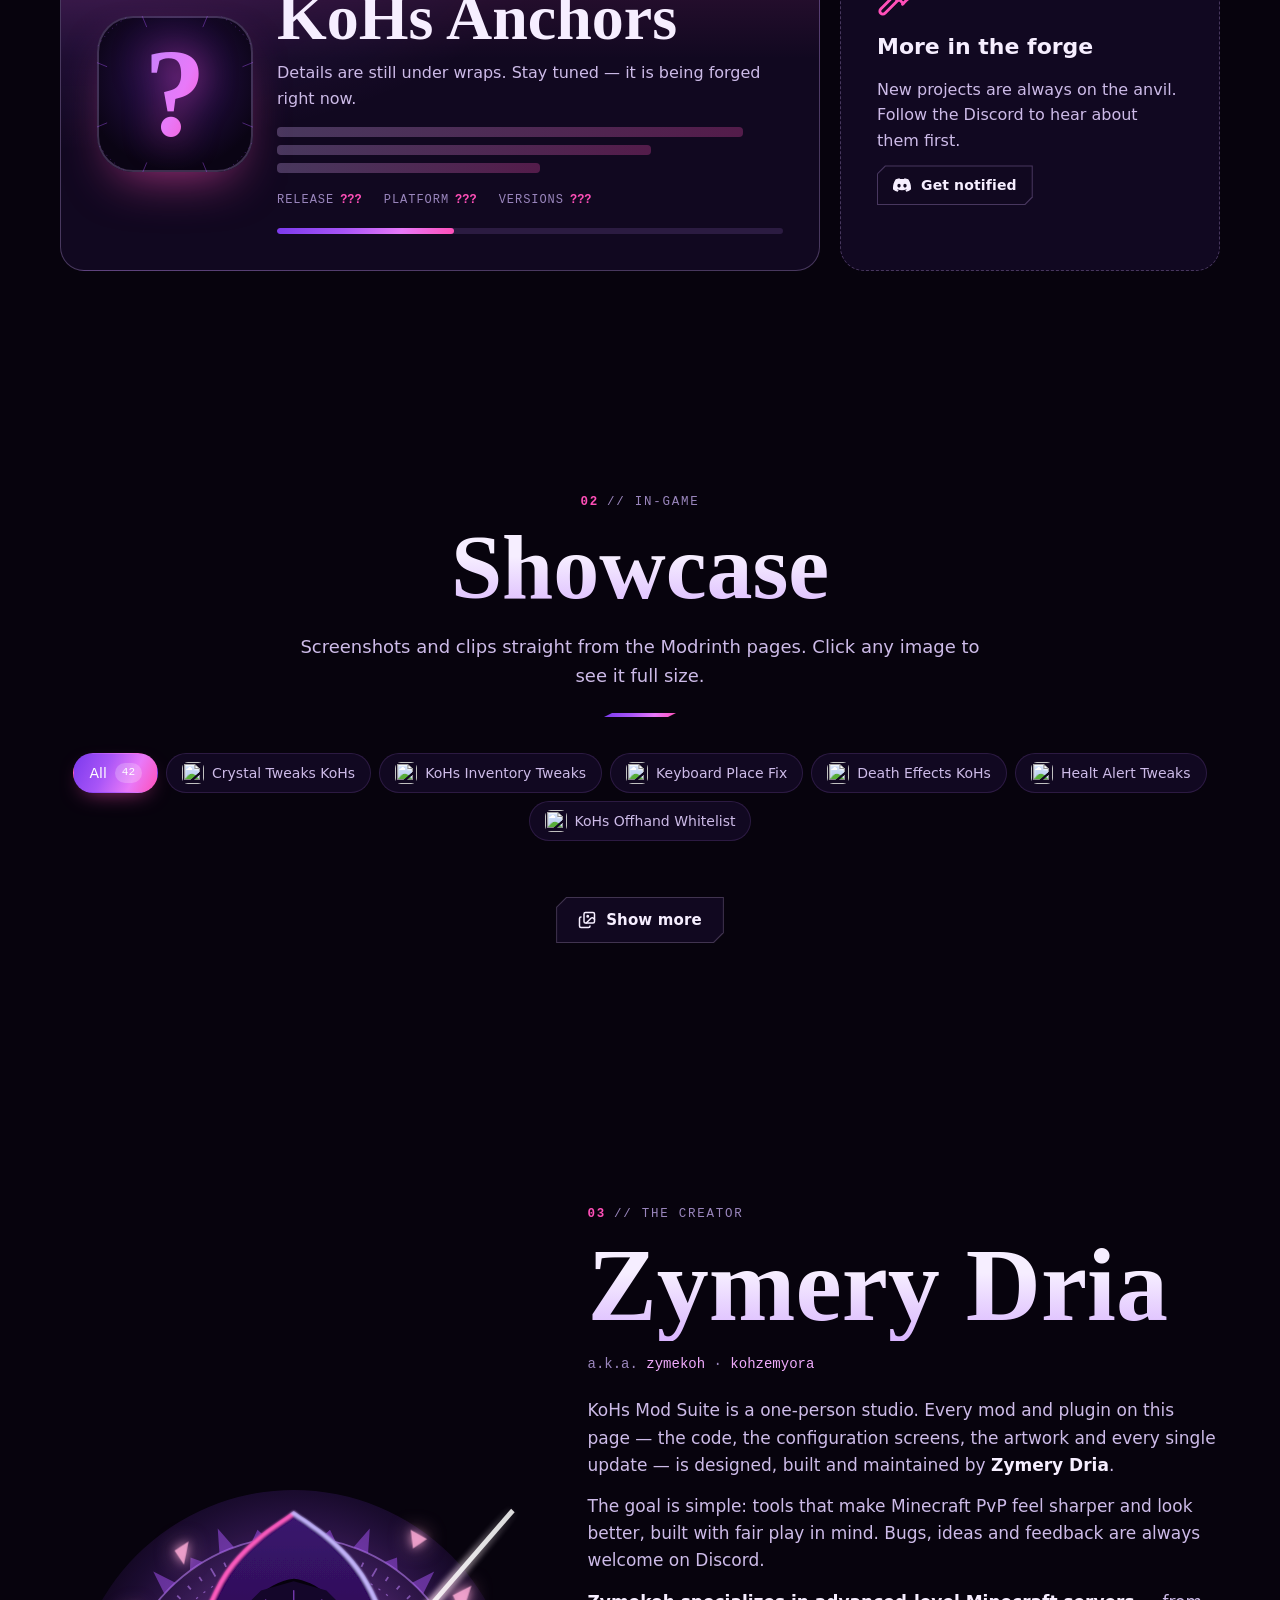
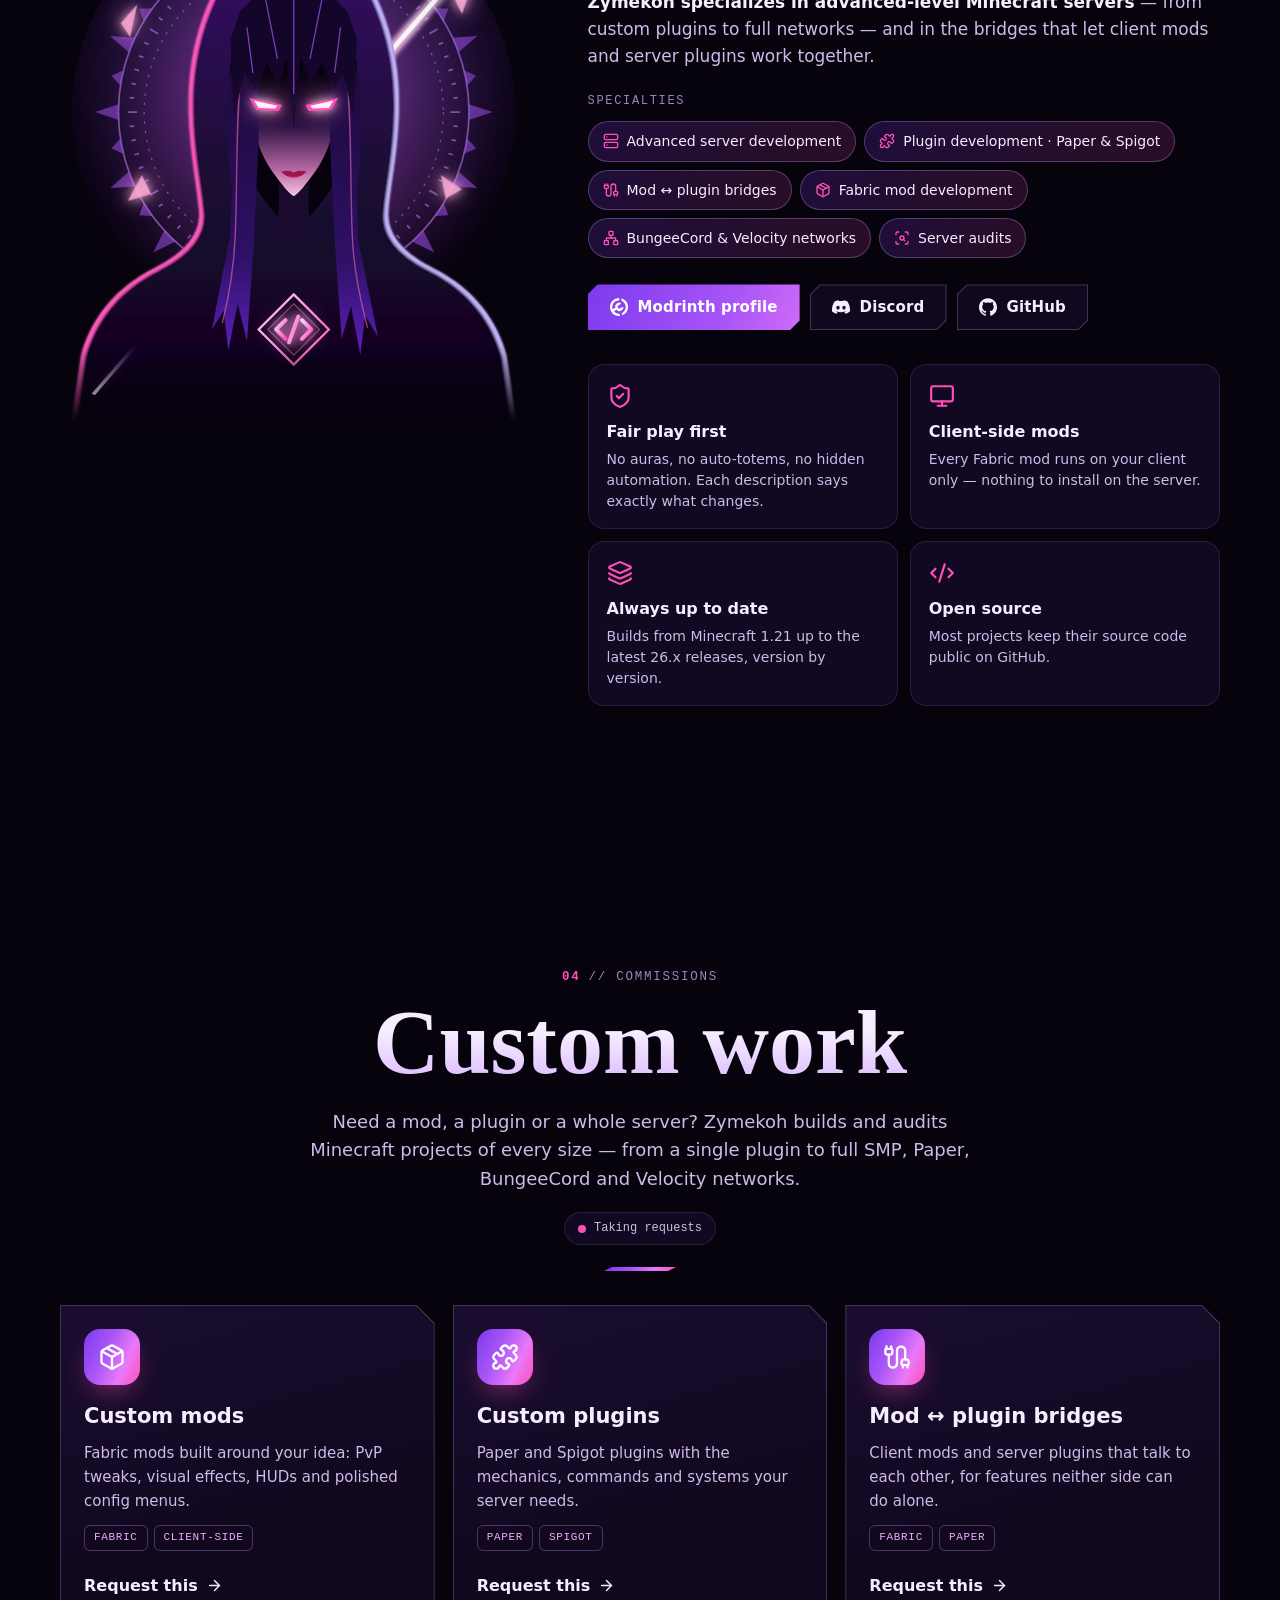
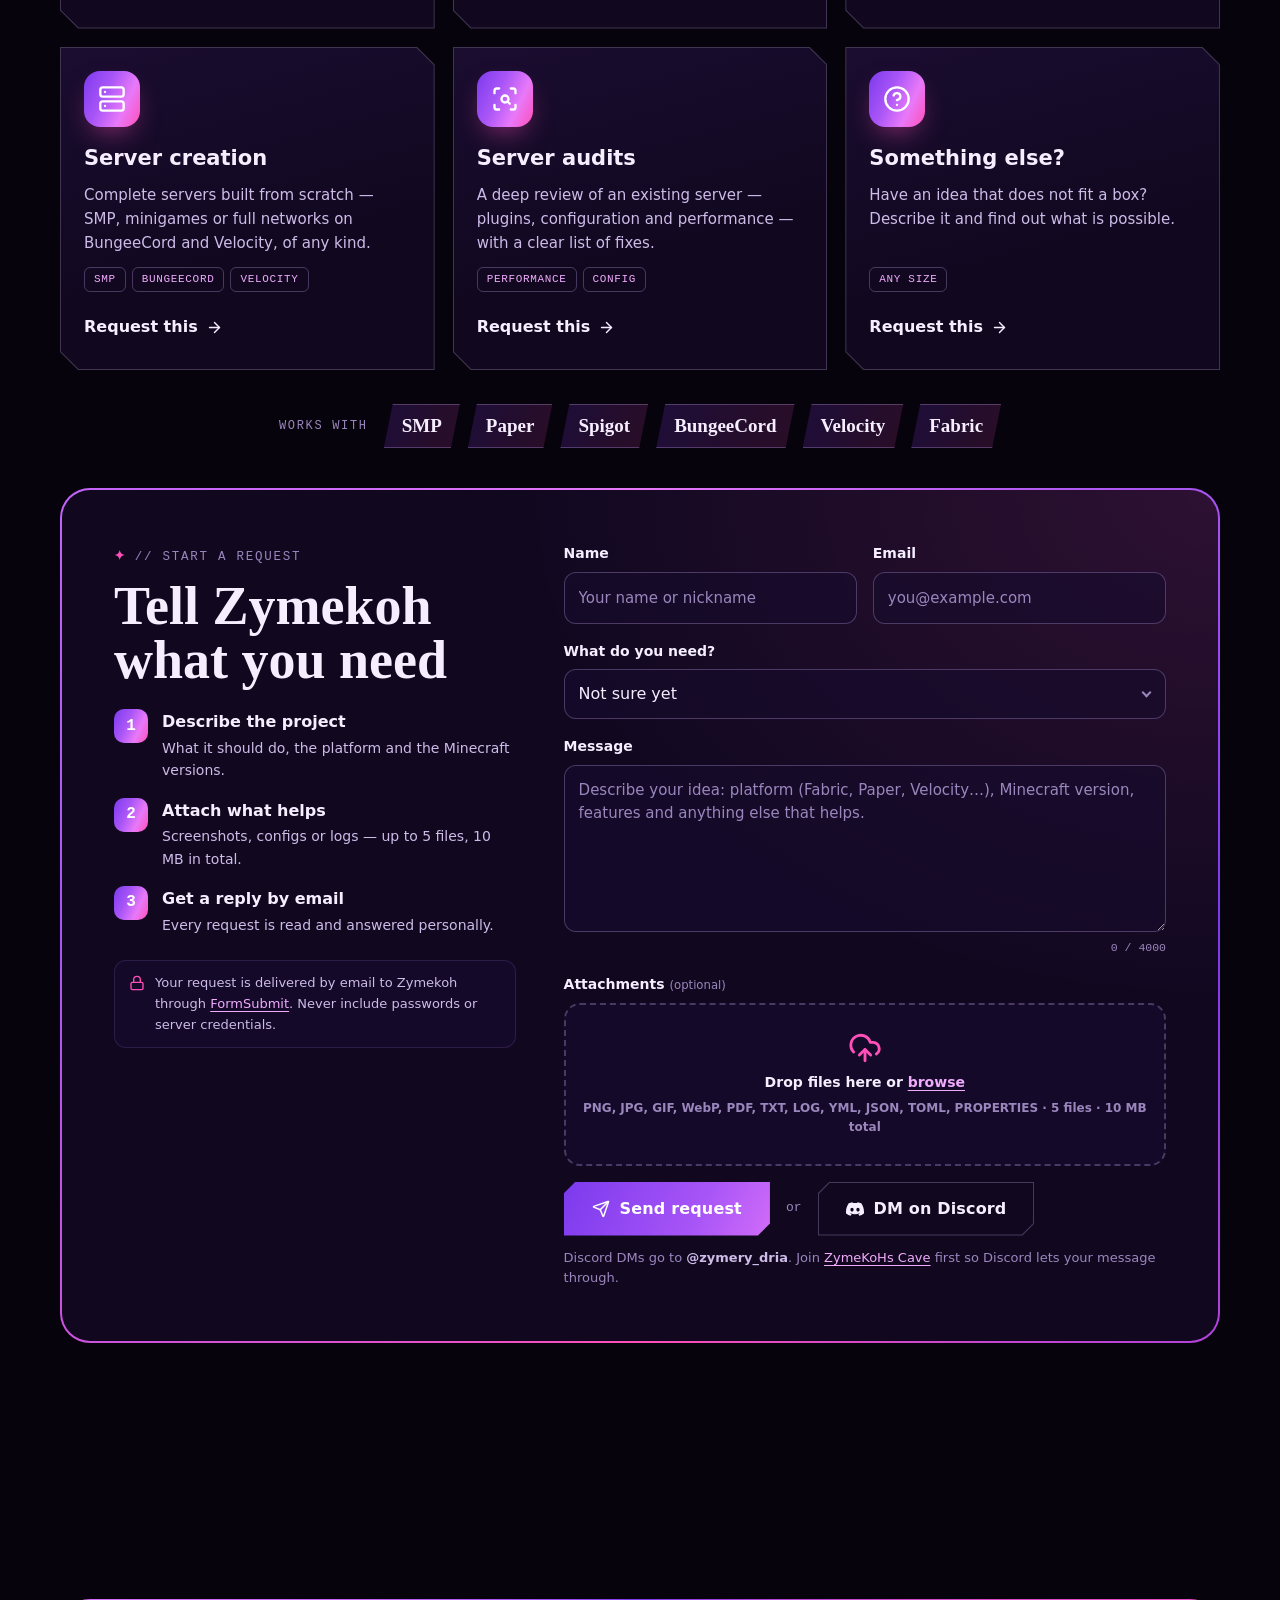
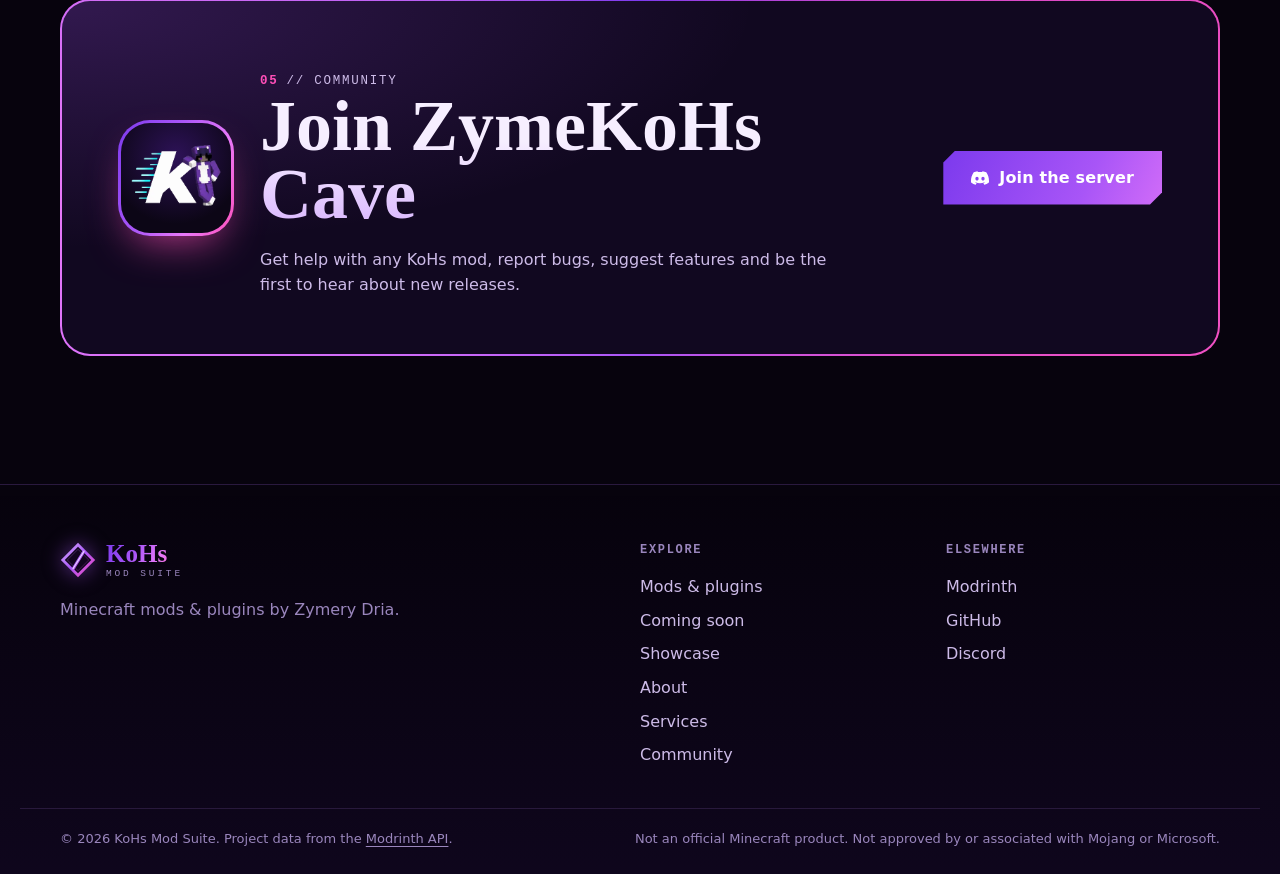
==== commit baffaace: "Add a Discord DM option to the request form - "DM on Discord" sits next to "Send request" and opens " ====
--- a/index.html
+++ b/index.html
@@ -632,9 +632,16 @@
                 <ul class="files" id="files"></ul>
               </div>
               <p class="order__error" id="order-error" role="alert" hidden></p>
-              <button class="btn btn--primary btn--lg order__submit" type="submit" id="order-submit">
-                <svg class="icon" aria-hidden="true"><use href="#i-send"/></svg><span>Send request</span>
-              </button>
+              <div class="order__actions">
+                <button class="btn btn--primary btn--lg order__submit" type="submit" id="order-submit">
+                  <svg class="icon" aria-hidden="true"><use href="#i-send"/></svg><span>Send request</span>
+                </button>
+                <span class="order__or">or</span>
+                <a class="btn btn--ghost btn--lg" href="https://discord.com/users/1353476044207947910" target="_blank" rel="noopener noreferrer">
+                  <svg class="icon" aria-hidden="true"><use href="#i-discord"/></svg>DM on Discord
+                </a>
+              </div>
+              <p class="order__dm">Discord DMs go to <b>@zymery_dria</b>. Join <a href="https://discord.gg/9t2VxEF7UU" target="_blank" rel="noopener"><span data-discord="name">ZymeKoHs Cave</span></a> first so Discord lets your message through.</p>
             </form>
 
             <div class="order__done" id="order-done" tabindex="-1" hidden>
--- a/assets/css/styles.css
+++ b/assets/css/styles.css
@@ -1200,11 +1200,14 @@
 /* ---------- Request form ---------- */
 
 .order { position: relative; padding: 2px; border-radius: 30px; overflow: hidden; isolation: isolate; scroll-margin-top: calc(var(--nav-h) + 16px); }
+/* The gradient turns instead of the element, so the border stays whole on tall phone layouts. */
+@property --order-angle { syntax: '<angle>'; inherits: false; initial-value: 90deg; }
 .order::before {
-  content: ''; position: absolute; inset: -80%; z-index: -1;
-  background: conic-gradient(from 90deg, #7c3aed, #ff4fb8, #a855f7, #e879f9, #7c3aed);
-  animation: spin 14s linear infinite;
-}
+  content: ''; position: absolute; inset: 0; z-index: -1;
+  background: conic-gradient(from var(--order-angle, 90deg), #7c3aed, #ff4fb8, #a855f7, #e879f9, #7c3aed);
+  animation: order-spin 14s linear infinite;
+}
+@keyframes order-spin { to { --order-angle: 450deg; } }
 .order__inner {
   display: grid; gap: 32px;
   padding: clamp(22px, 4.5vw, 52px); border-radius: 28px;
@@ -1267,7 +1270,11 @@
 
 .order__error { grid-column: 1 / -1; margin: 0; padding: 10px 14px; font-size: 14px; color: #fecaca; background: rgba(248, 113, 113, .12); border: 1px solid rgba(248, 113, 113, .35); border-radius: var(--radius-sm); }
 [data-theme="light"] .order__error { color: #b91c1c; }
-.order__submit { grid-column: 1 / -1; justify-self: start; }
+.order__actions { grid-column: 1 / -1; display: flex; flex-wrap: wrap; align-items: center; gap: 12px 16px; }
+.order__or { font-family: var(--font-mono); font-size: 13px; color: var(--text-3); }
+.order__dm { grid-column: 1 / -1; margin: -4px 0 0; font-size: 13px; color: var(--text-3); }
+.order__dm b { font-weight: 600; color: var(--text-2); }
+.order__dm a { color: var(--accent-text); text-decoration: underline; text-underline-offset: 3px; }
 .order__submit:disabled { cursor: progress; }
 .order__submit.is-busy .icon { animation: send 1s ease-in-out infinite; }
 .order__honey { position: absolute; left: -10000px; top: auto; width: 1px; height: 1px; overflow: hidden; }
@@ -1285,7 +1292,8 @@
 @media (min-width: 960px) { .order__inner { grid-template-columns: minmax(0, .8fr) minmax(0, 1.2fr); gap: 48px; } }
 @media (max-width: 599.98px) {
   .order__form { grid-template-columns: minmax(0, 1fr); }
-  .order__submit { justify-self: stretch; }
+  .order__actions { flex-direction: column; align-items: stretch; }
+  .order__or { text-align: center; }
 }
 
 /* ---------- Reveal ---------- */
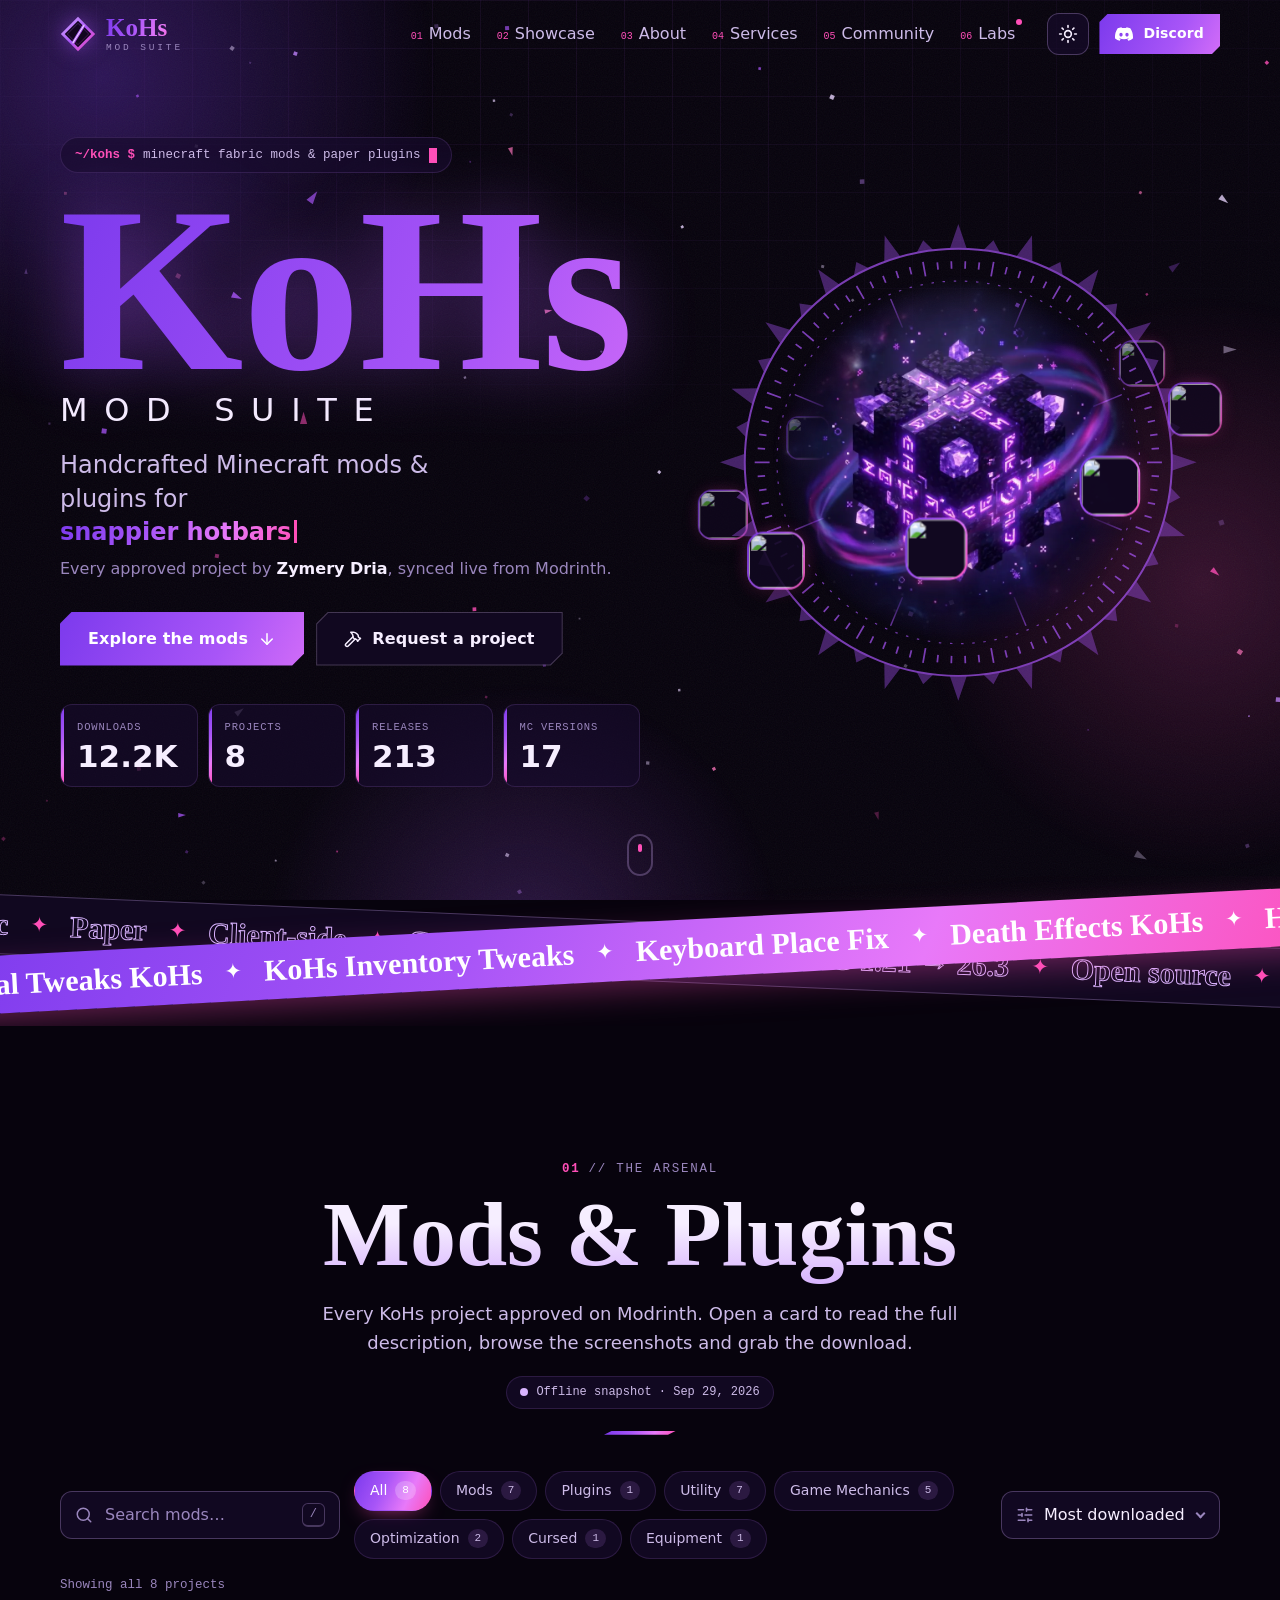
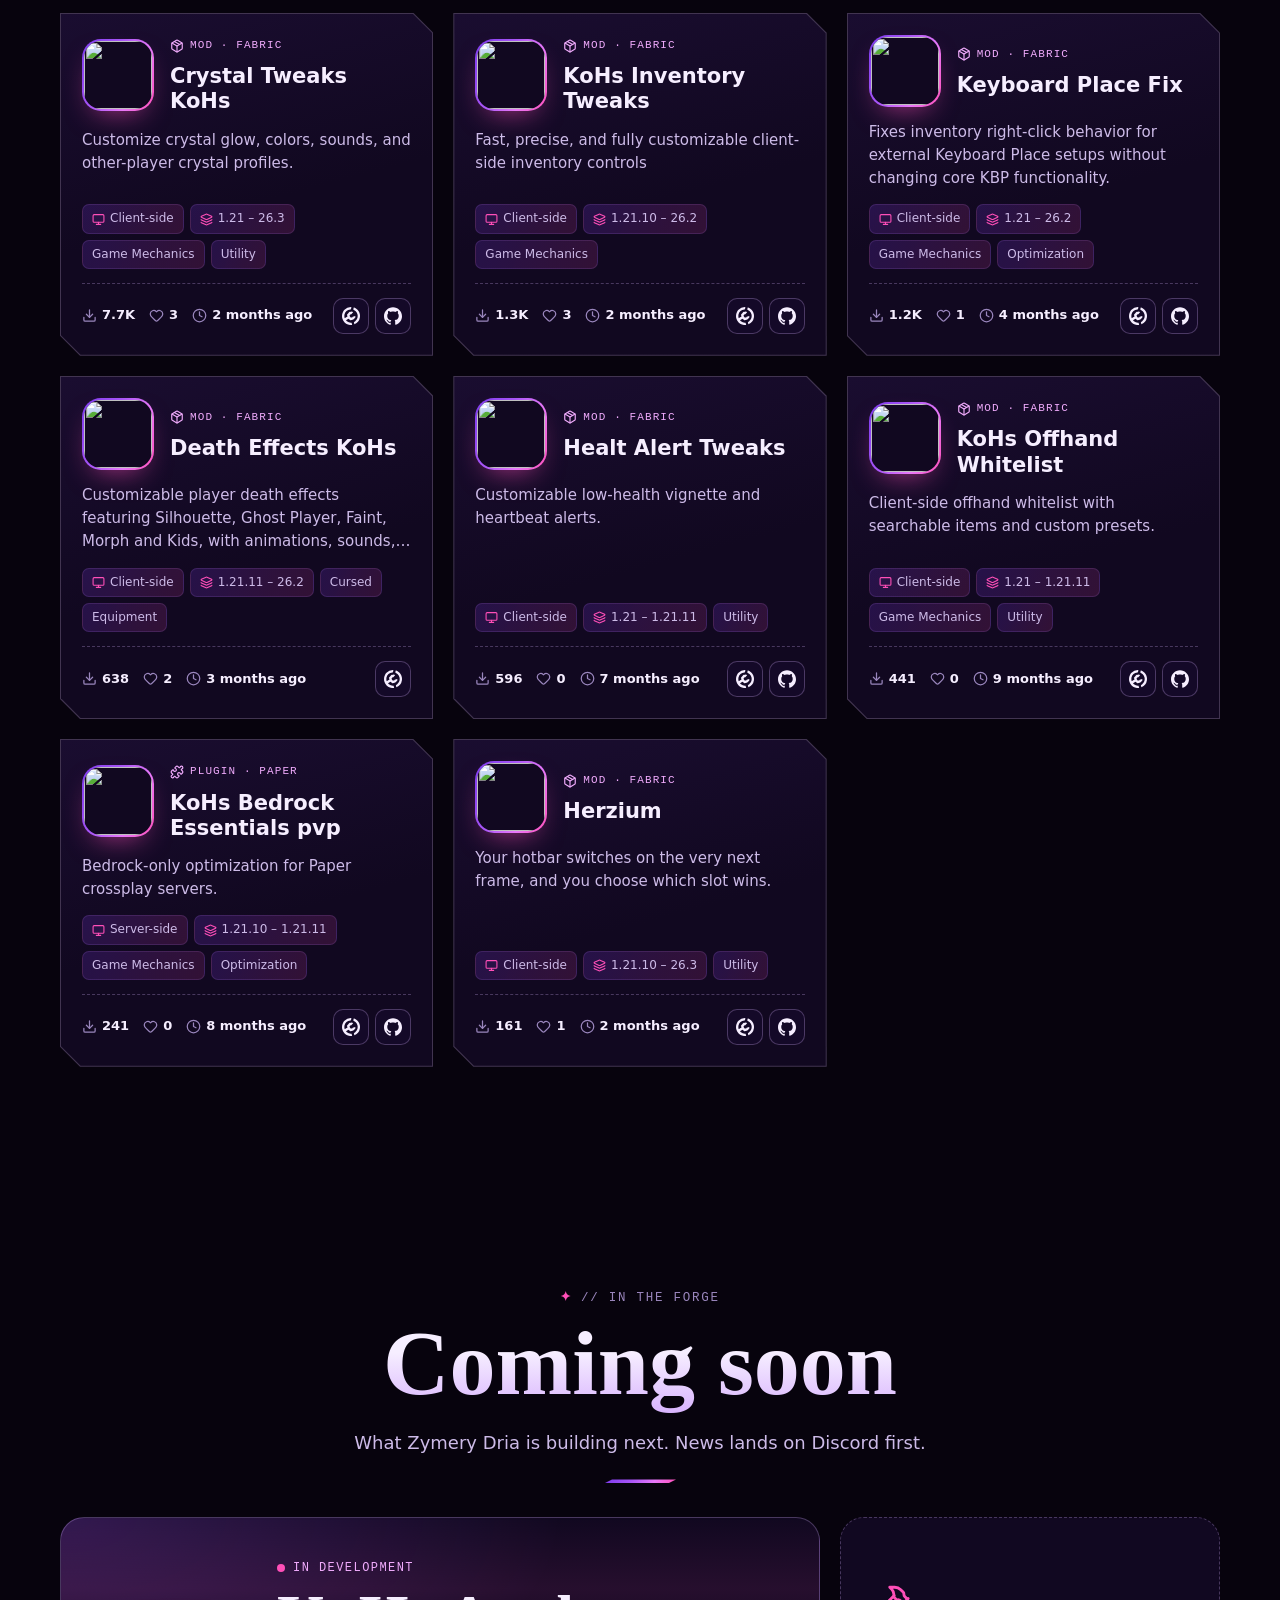
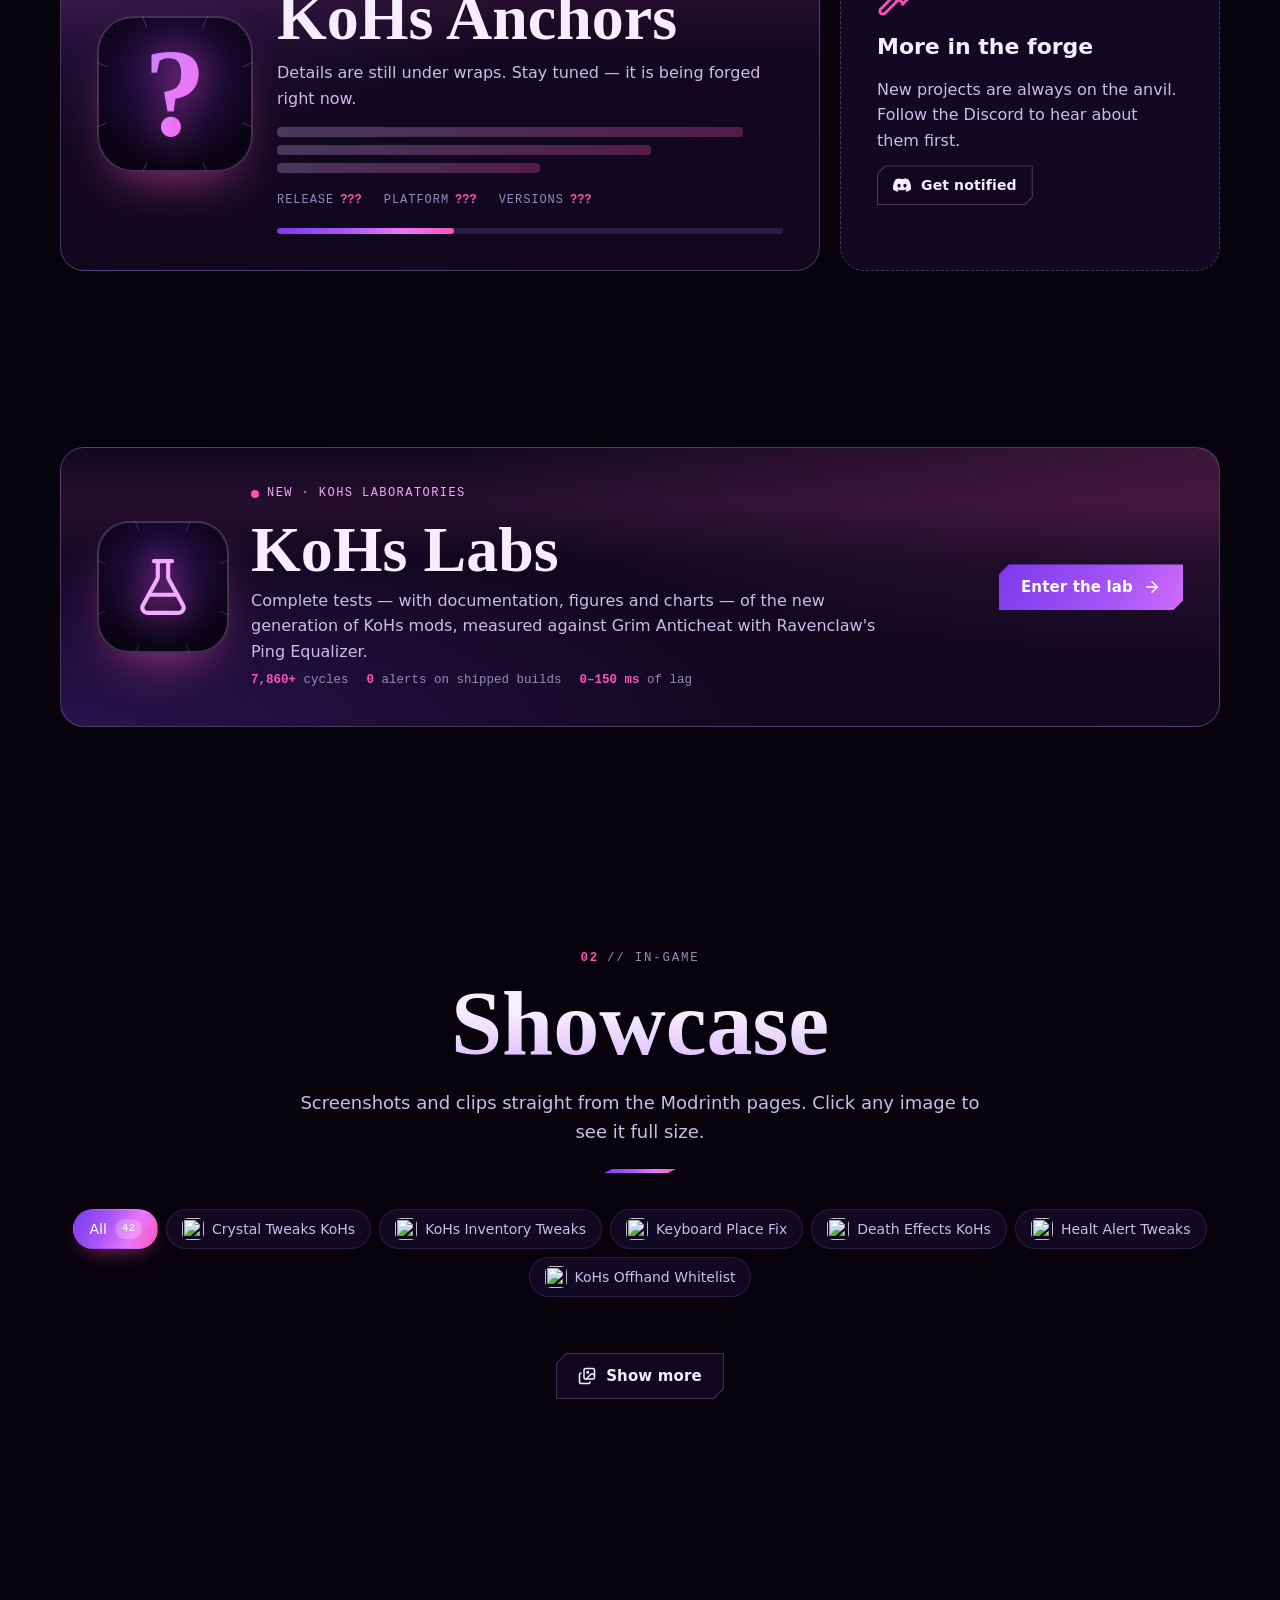
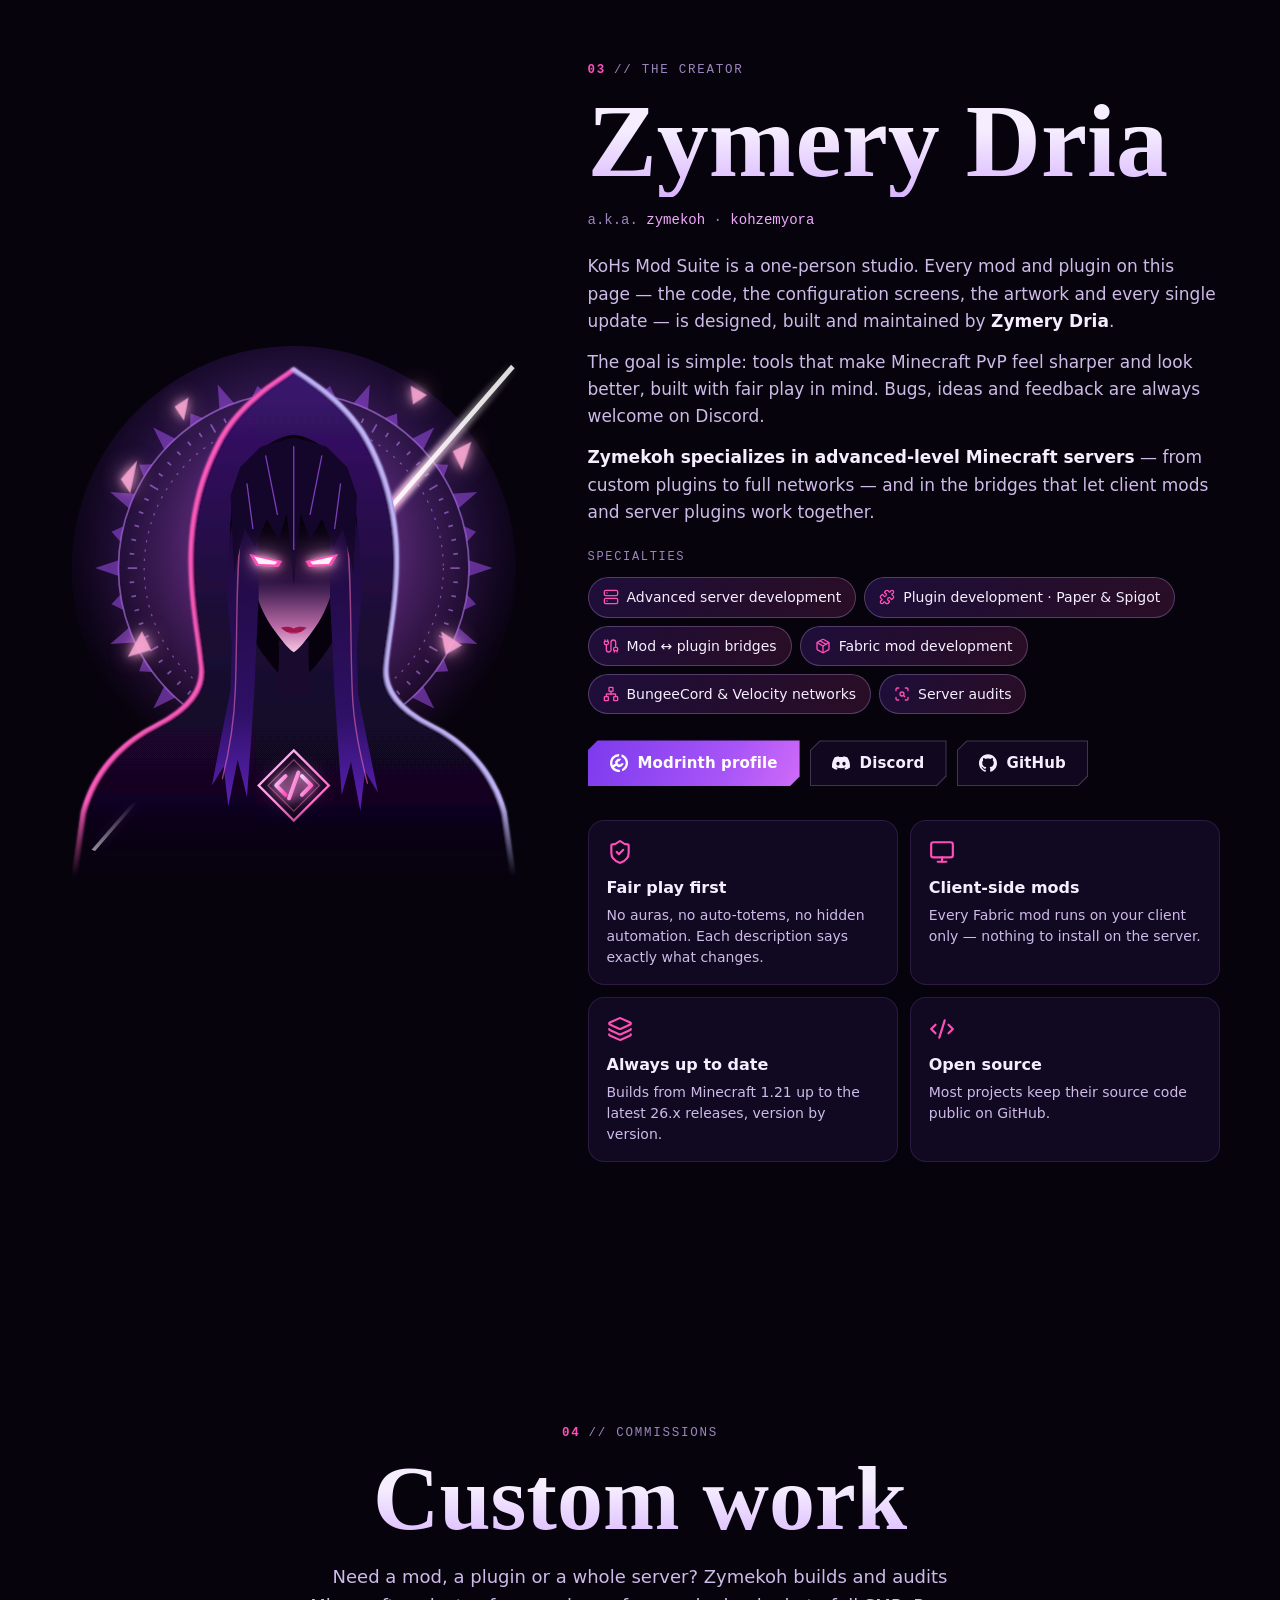
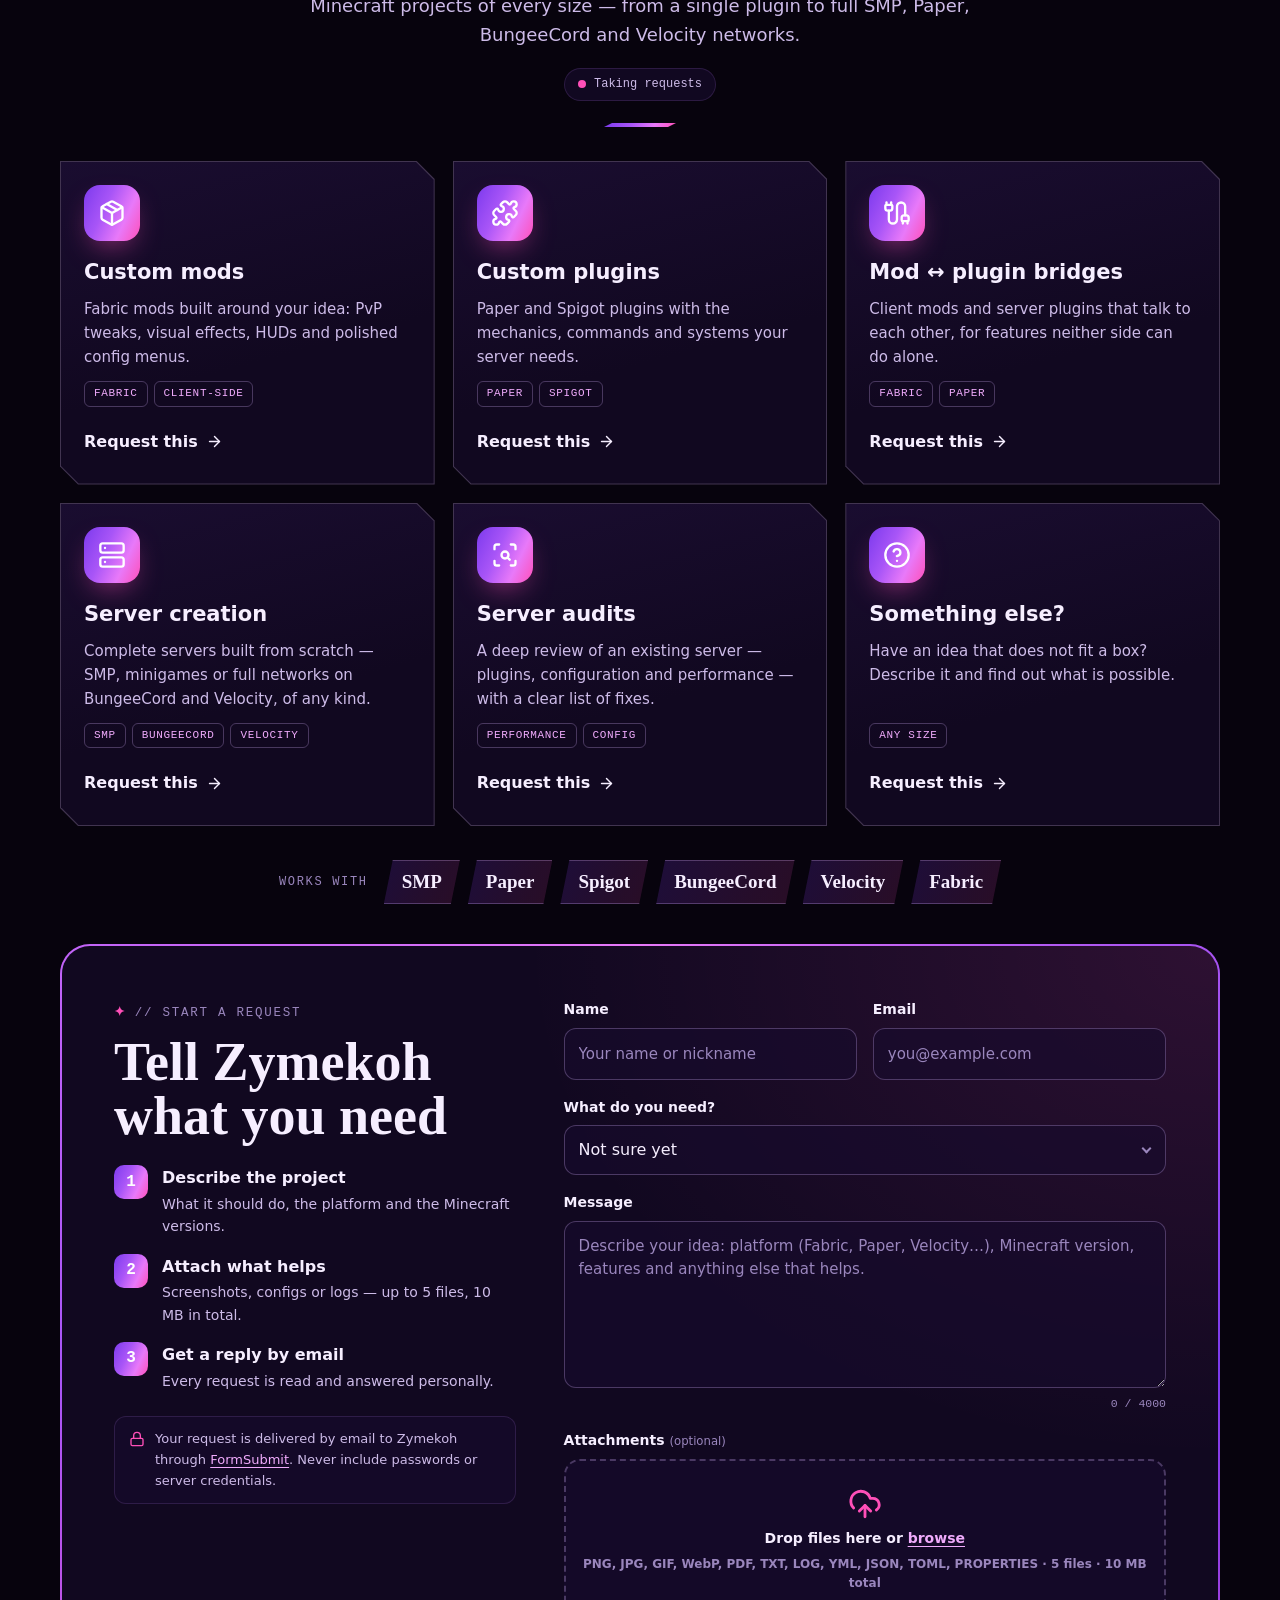
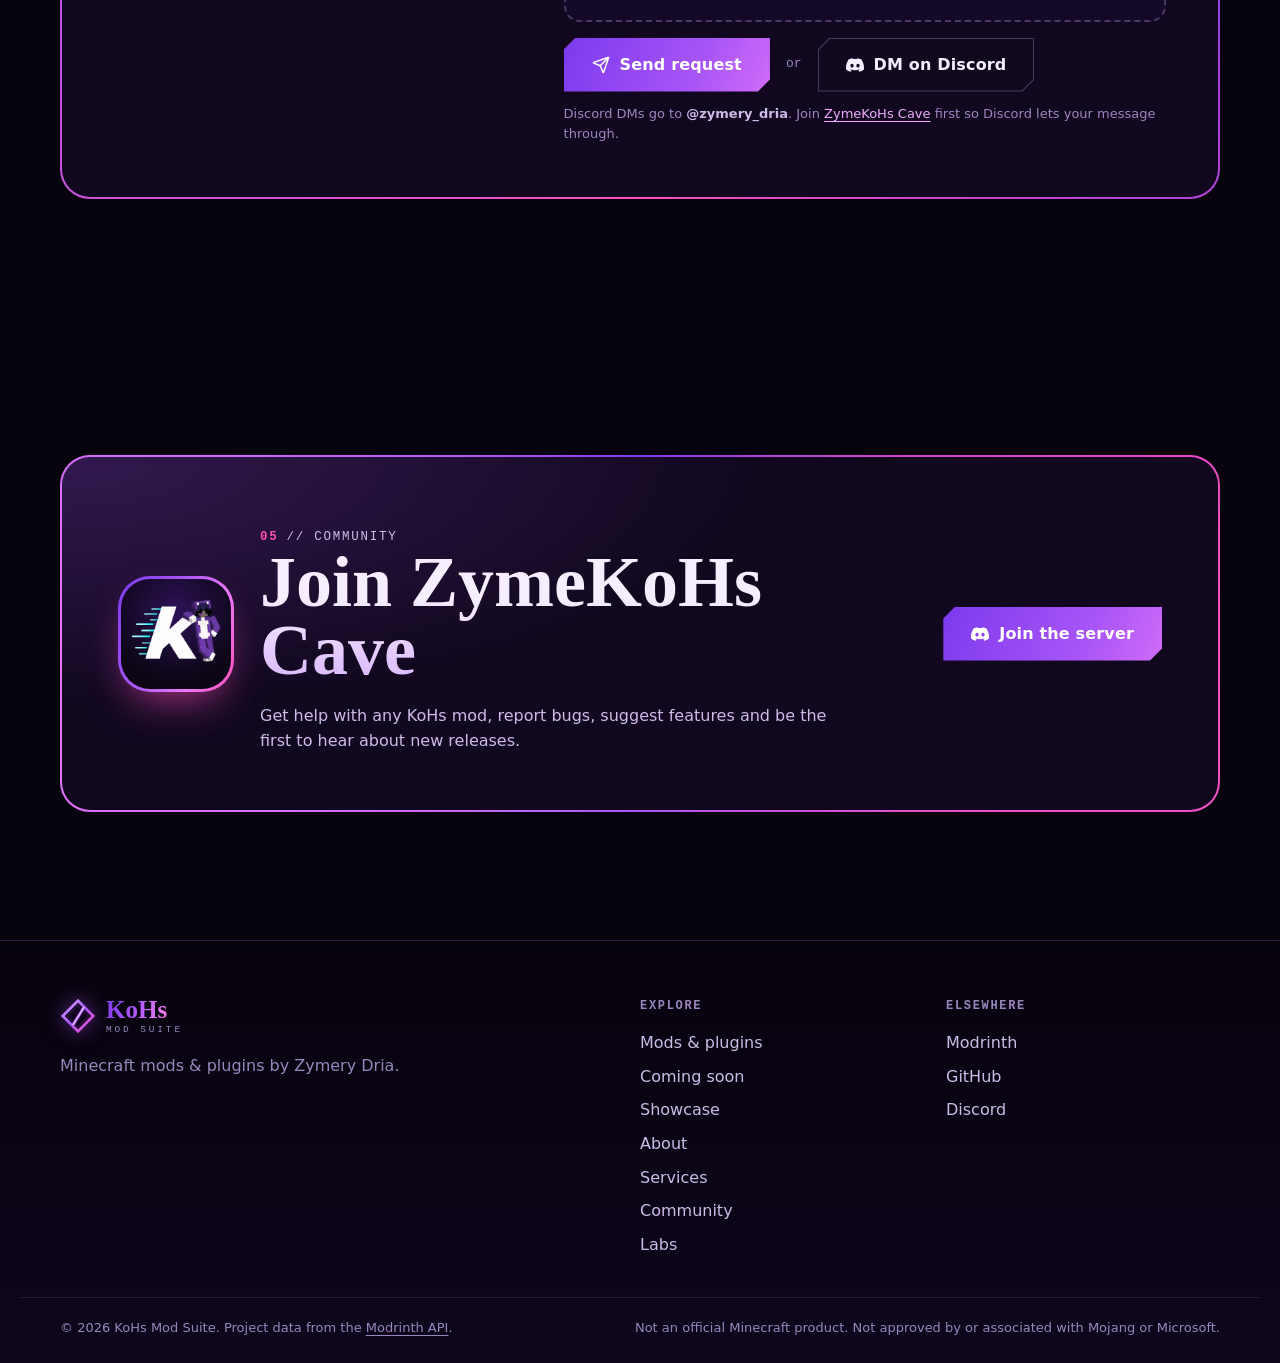
==== commit b74680be: "Add KoHs Labs: tests, figures and charts of the new KoHs mods A new Labs page (labs.html) opens with" ====
--- a/index.html
+++ b/index.html
@@ -150,6 +150,7 @@
           <li><a href="#about" data-nav="about"><span class="nav__num">03</span>About</a></li>
           <li><a href="#services" data-nav="services"><span class="nav__num">04</span>Services</a></li>
           <li><a href="#discord" data-nav="discord"><span class="nav__num">05</span>Community</a></li>
+          <li><a href="labs.html" class="nav__labs"><span class="nav__num">06</span>Labs</a></li>
         </ul>
         <div class="nav__menu-foot">
           <a class="btn btn--primary" href="https://discord.gg/9t2VxEF7UU" target="_blank" rel="noopener">
@@ -316,6 +317,25 @@
             </a>
           </article>
         </div>
+      </div>
+    </section>
+
+    <!-- LABS TEASER -->
+    <section class="section section--tight" id="labs-teaser" aria-labelledby="labs-teaser-title">
+      <div class="container">
+        <a class="labs-teaser reveal" href="labs.html">
+          <span class="labs-teaser__art" aria-hidden="true">
+            <svg class="labs-teaser__sigil" viewBox="0 0 400 400"><use href="#sigil"/></svg>
+            <svg class="labs-teaser__icon" viewBox="0 0 24 24"><g fill="none" stroke="currentColor" stroke-width="1.6" stroke-linecap="round" stroke-linejoin="round"><path d="M14 2v6a2 2 0 0 0 .245.96l5.51 10.08A2 2 0 0 1 18 22H6a2 2 0 0 1-1.755-2.96l5.51-10.08A2 2 0 0 0 10 8V2"/><path d="M6.453 15h11.094"/><path d="M8.5 2h7"/></g></svg>
+          </span>
+          <span class="labs-teaser__body">
+            <span class="soon-card__status"><span class="soon-card__dot"></span>New · KoHs Laboratories</span>
+            <span class="labs-teaser__title" id="labs-teaser-title">KoHs Labs</span>
+            <span class="labs-teaser__text">Complete tests — with documentation, figures and charts — of the new generation of KoHs mods, measured against Grim Anticheat with Ravenclaw's Ping Equalizer.</span>
+            <span class="labs-teaser__stats"><span><b>7,860+</b> cycles</span><span><b>0</b> alerts on shipped builds</span><span><b>0–150 ms</b> of lag</span></span>
+          </span>
+          <span class="btn btn--primary labs-teaser__cta">Enter the lab<svg class="icon" aria-hidden="true"><use href="#i-arrow-right"/></svg></span>
+        </a>
       </div>
     </section>
 
@@ -698,6 +718,7 @@
         <a href="#about">About</a>
         <a href="#services">Services</a>
         <a href="#discord">Community</a>
+        <a href="labs.html">Labs</a>
       </nav>
       <nav class="footer__col" aria-label="Elsewhere">
         <h3>Elsewhere</h3>
--- a/assets/css/styles.css
+++ b/assets/css/styles.css
@@ -345,6 +345,8 @@
   .menu-open .nav__links li:nth-child(2) a { transition-delay: .24s; }
   .menu-open .nav__links li:nth-child(3) a { transition-delay: .3s; }
   .menu-open .nav__links li:nth-child(4) a { transition-delay: .36s; }
+  .menu-open .nav__links li:nth-child(5) a { transition-delay: .42s; }
+  .menu-open .nav__links li:nth-child(6) a { transition-delay: .48s; }
   .nav__menu-foot { display: block; margin-top: 36px; opacity: 0; transition: opacity .5s ease .42s; }
   .menu-open .nav__menu-foot { opacity: 1; }
 }
@@ -1127,6 +1129,44 @@
 @media (min-width: 600px) { .soon-card:not(.soon-card--more) { grid-template-columns: auto minmax(0, 1fr); } }
 @media (min-width: 960px) { .soon { grid-template-columns: minmax(0, 2fr) minmax(0, 1fr); } }
 
+/* ---------- Labs link and teaser ---------- */
+
+.nav__links a.nav__labs::before {
+  content: ''; position: absolute; right: 5px; top: 6px; width: 6px; height: 6px; border-radius: 50%;
+  background: var(--pink); animation: ping 1.8s ease-out infinite;
+}
+@media (max-width: 1099.98px) { .nav__links a.nav__labs::before { right: auto; left: -14px; top: 50%; } }
+
+.labs-teaser {
+  position: relative; overflow: hidden; isolation: isolate;
+  display: grid; gap: 22px; align-items: center;
+  padding: clamp(22px, 4vw, 36px);
+  border: 1px solid var(--line-2); border-radius: 24px;
+  background: radial-gradient(120% 140% at 100% 0%, rgba(255, 79, 184, .18), transparent 55%), radial-gradient(100% 120% at 0% 100%, rgba(124, 58, 237, .22), transparent 60%), var(--card);
+  transition: transform .45s var(--ease), border-color .3s, box-shadow .3s;
+}
+.labs-teaser::after {
+  content: ''; position: absolute; left: 0; right: 0; top: 0; height: 40%; z-index: -1;
+  background: linear-gradient(180deg, transparent, rgba(255, 79, 184, .09), transparent);
+  animation: scan 5s linear infinite;
+}
+.labs-teaser:hover { transform: translateY(-4px); border-color: var(--pink); box-shadow: var(--glow); }
+.labs-teaser__art {
+  position: relative; display: grid; place-items: center; overflow: hidden;
+  width: 132px; height: 132px; border-radius: 32px;
+  background: radial-gradient(circle at 50% 40%, #2d1257, #0a0414 75%);
+  box-shadow: inset 0 0 0 2px rgba(216, 180, 254, .25), 0 22px 50px -20px rgba(255, 79, 184, .65);
+}
+.labs-teaser__sigil { position: absolute; inset: -30%; width: 160%; height: 160%; max-width: none; color: #a855f7; opacity: .55; animation: spin 40s linear infinite; }
+.labs-teaser__icon { position: relative; width: 62px; height: 62px; color: #f0abfc; filter: drop-shadow(0 0 14px rgba(255, 79, 184, .7)); animation: q-pulse 3.2s ease-in-out infinite; }
+.labs-teaser__body { display: grid; gap: 6px; min-width: 0; }
+.labs-teaser__title { font-family: var(--font-display); font-weight: 800; font-size: clamp(42px, 6vw, 64px); line-height: 1; }
+.labs-teaser__text { color: var(--text-2); max-width: 62ch; }
+.labs-teaser__stats { display: flex; flex-wrap: wrap; gap: 6px 18px; font-family: var(--font-mono); font-size: 12.5px; color: var(--text-3); }
+.labs-teaser__stats b { color: var(--pink); }
+.labs-teaser:hover .labs-teaser__cta { background-position: 100% 0; }
+@media (min-width: 760px) { .labs-teaser { grid-template-columns: auto minmax(0, 1fr) auto; } }
+
 /* ---------- Specialties ---------- */
 
 .skills { margin: 22px 0 4px; }
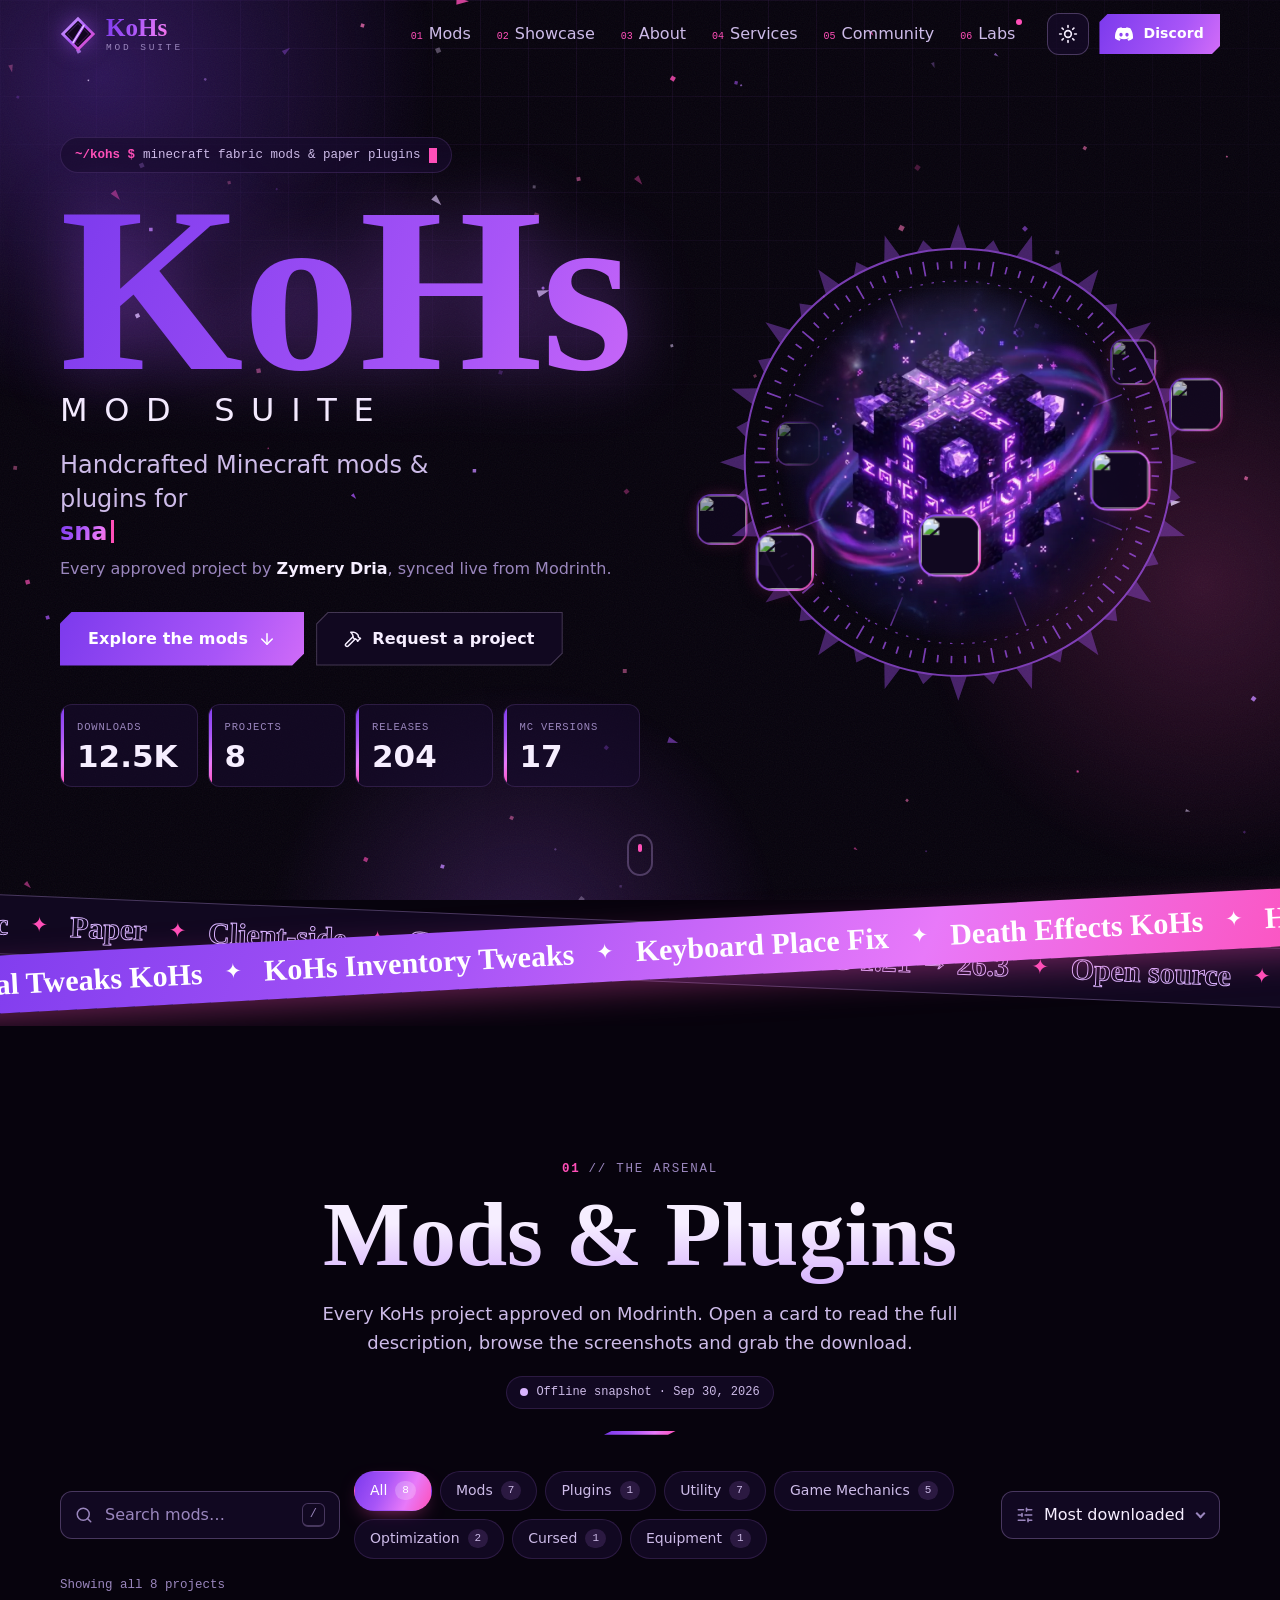
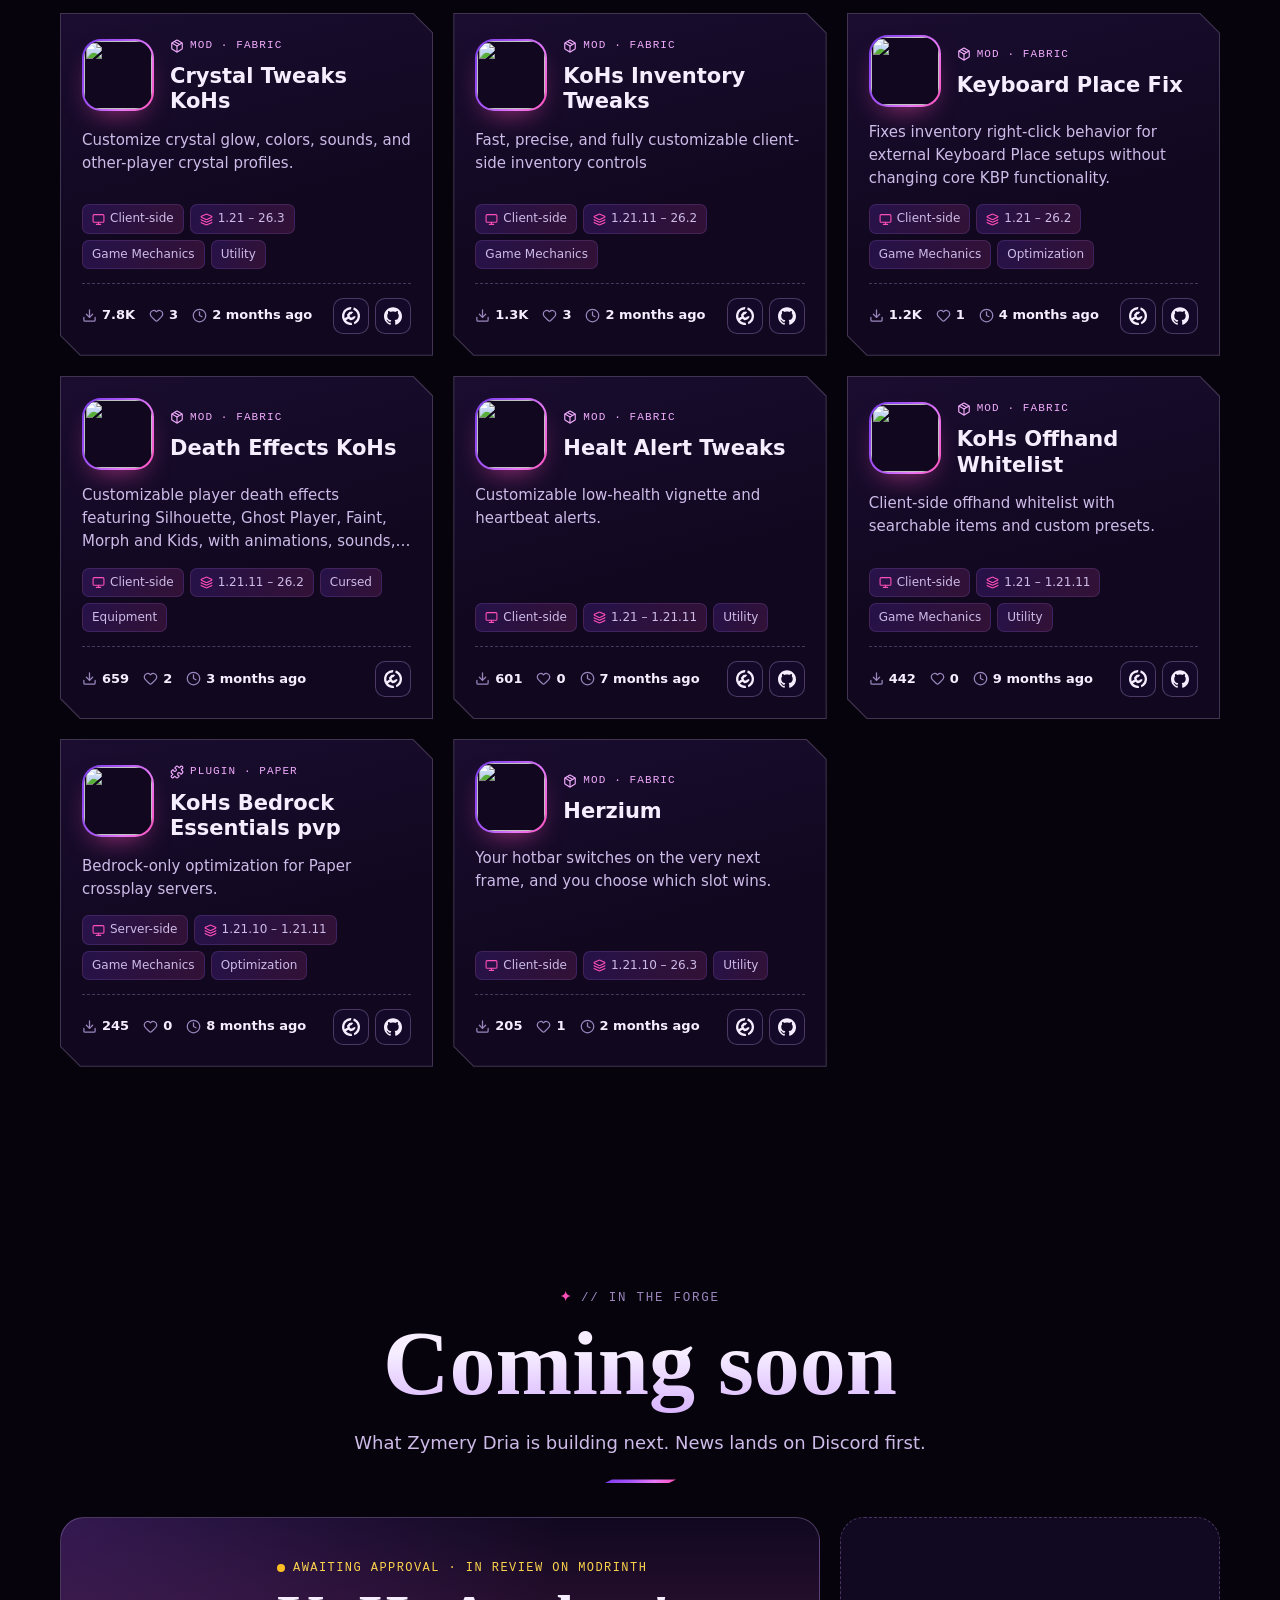
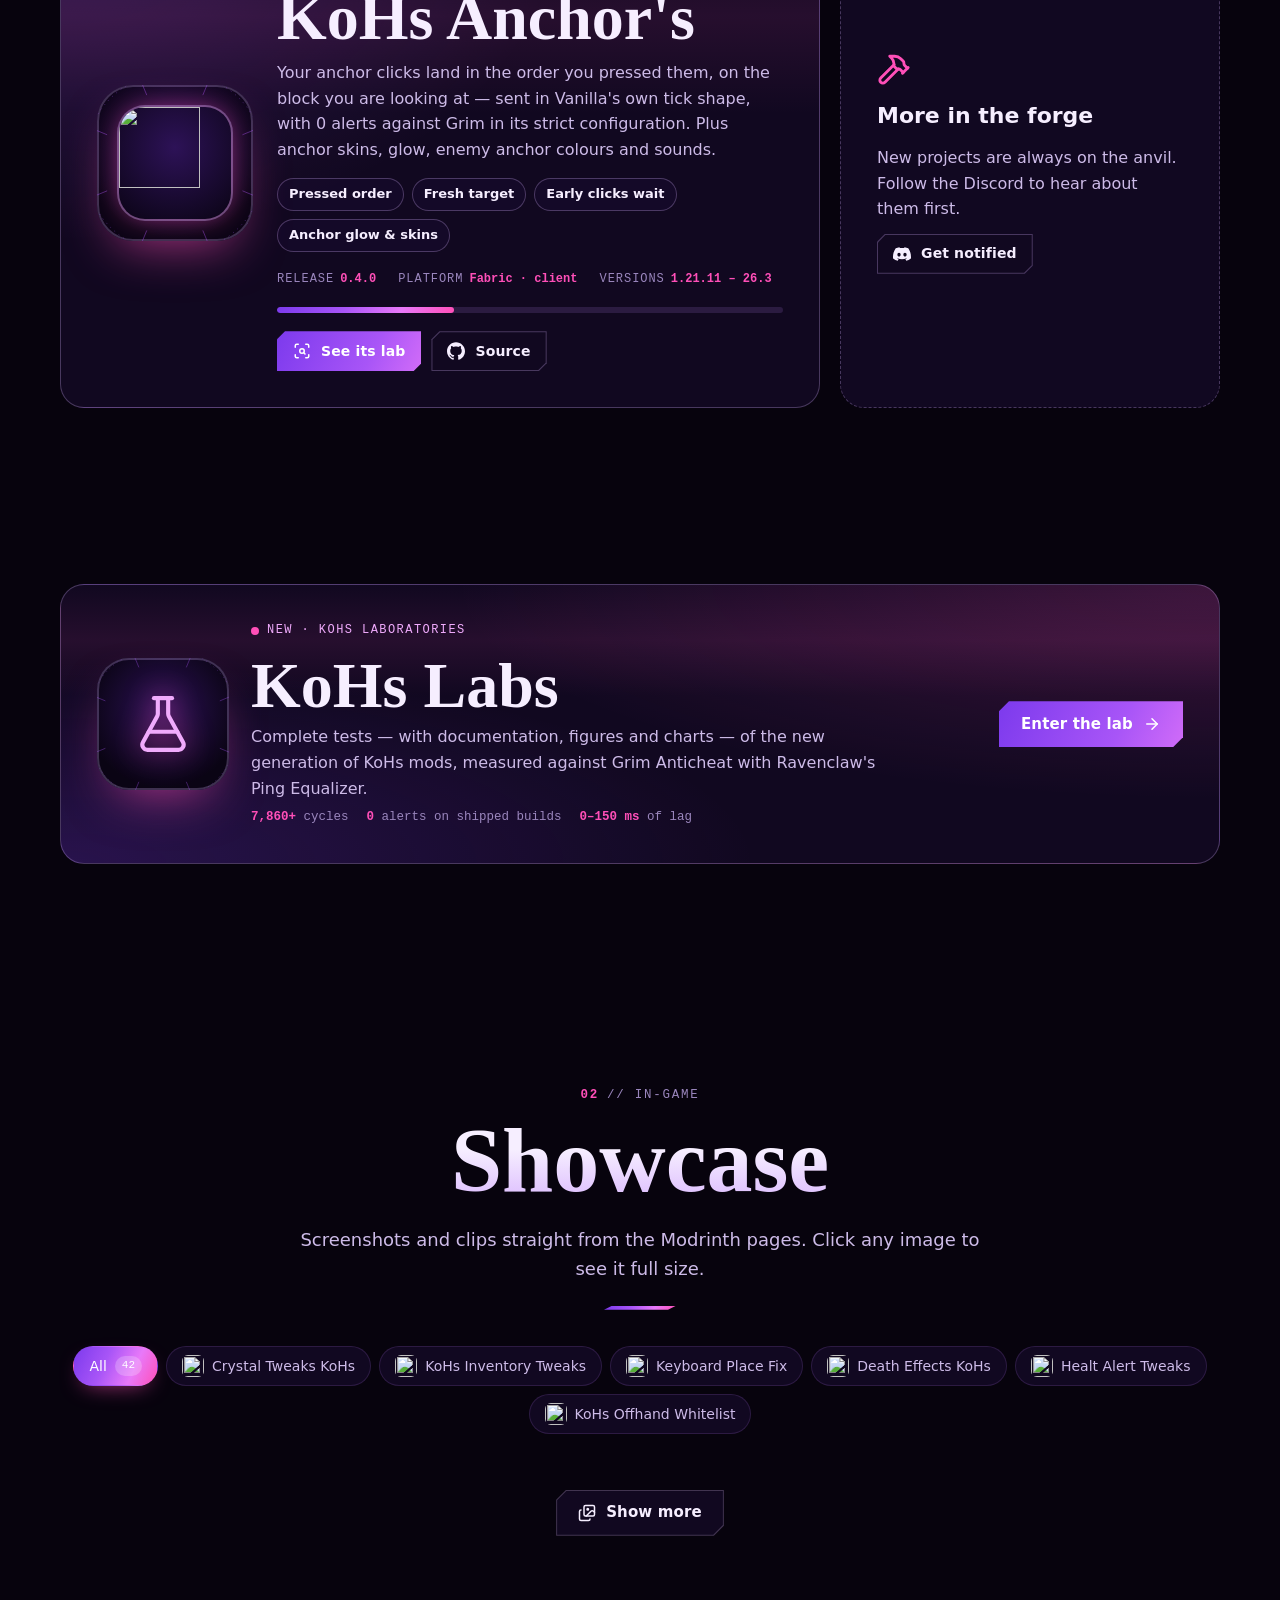
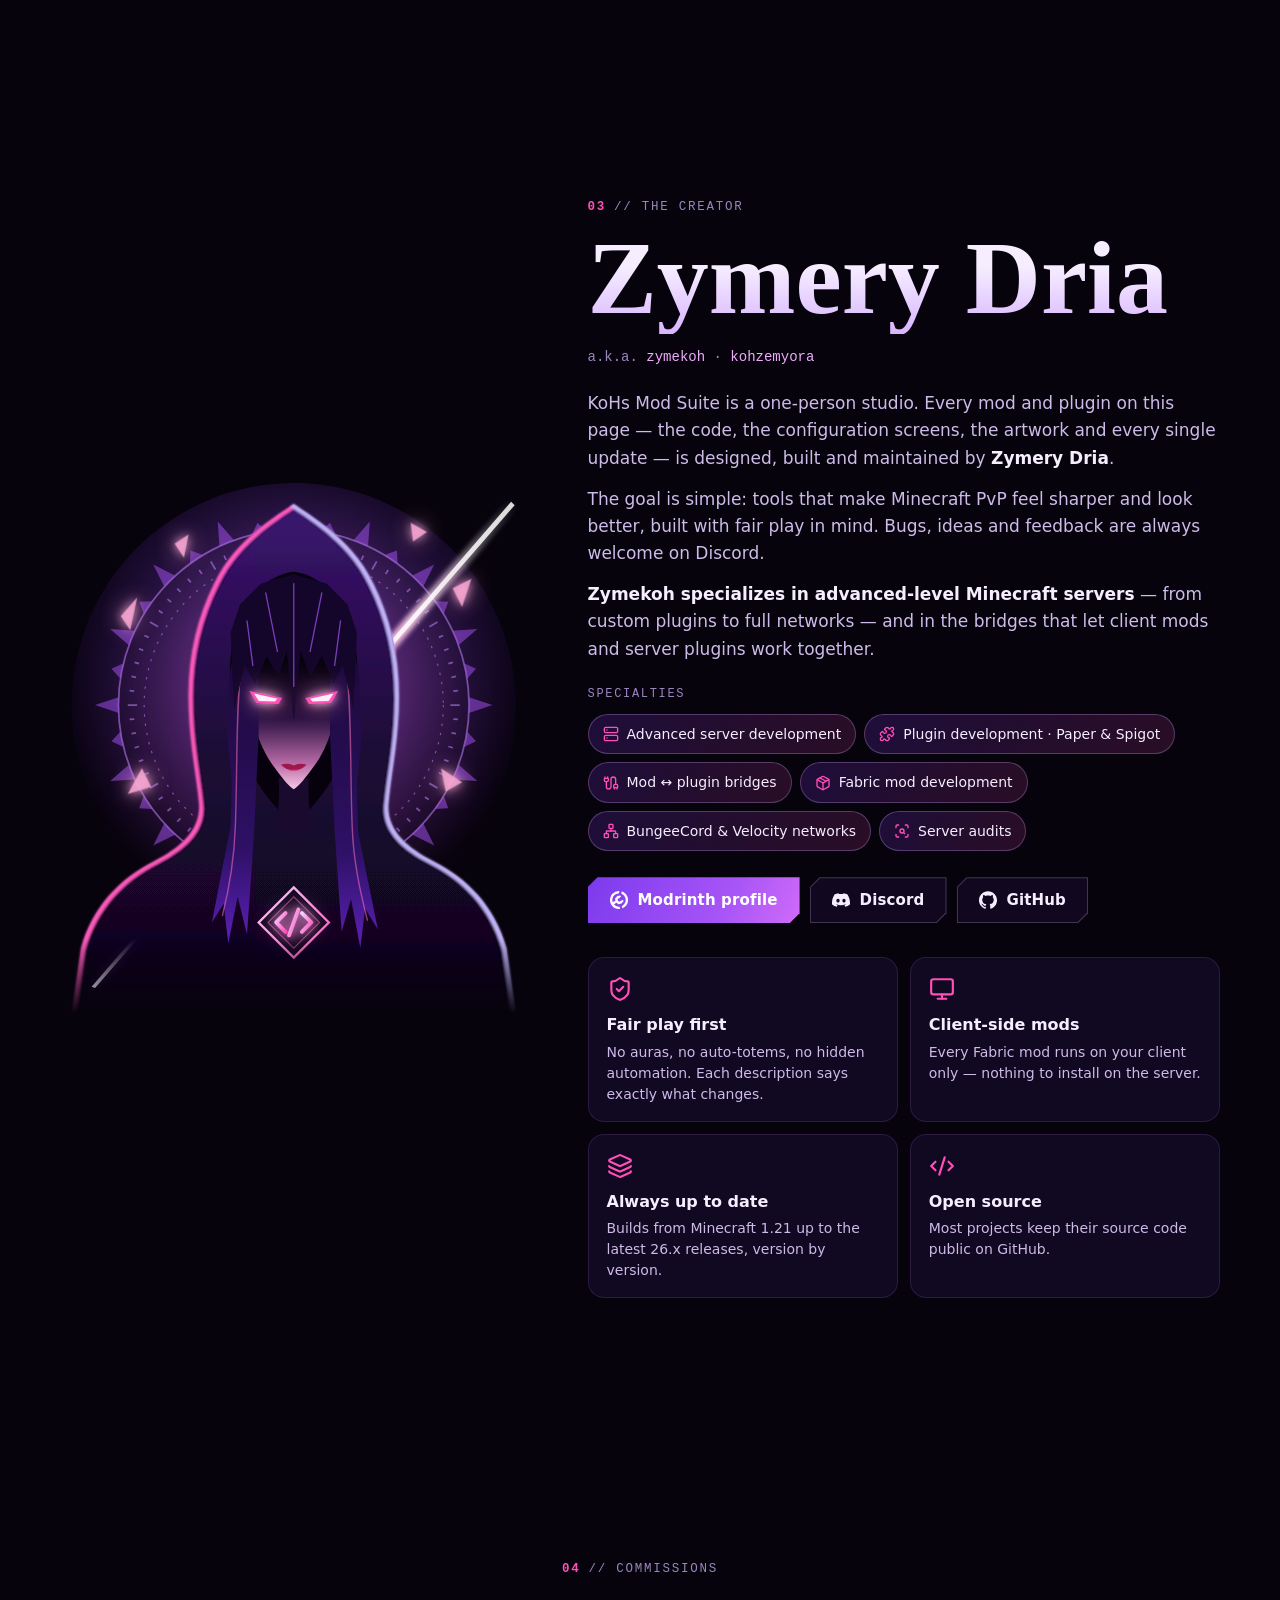
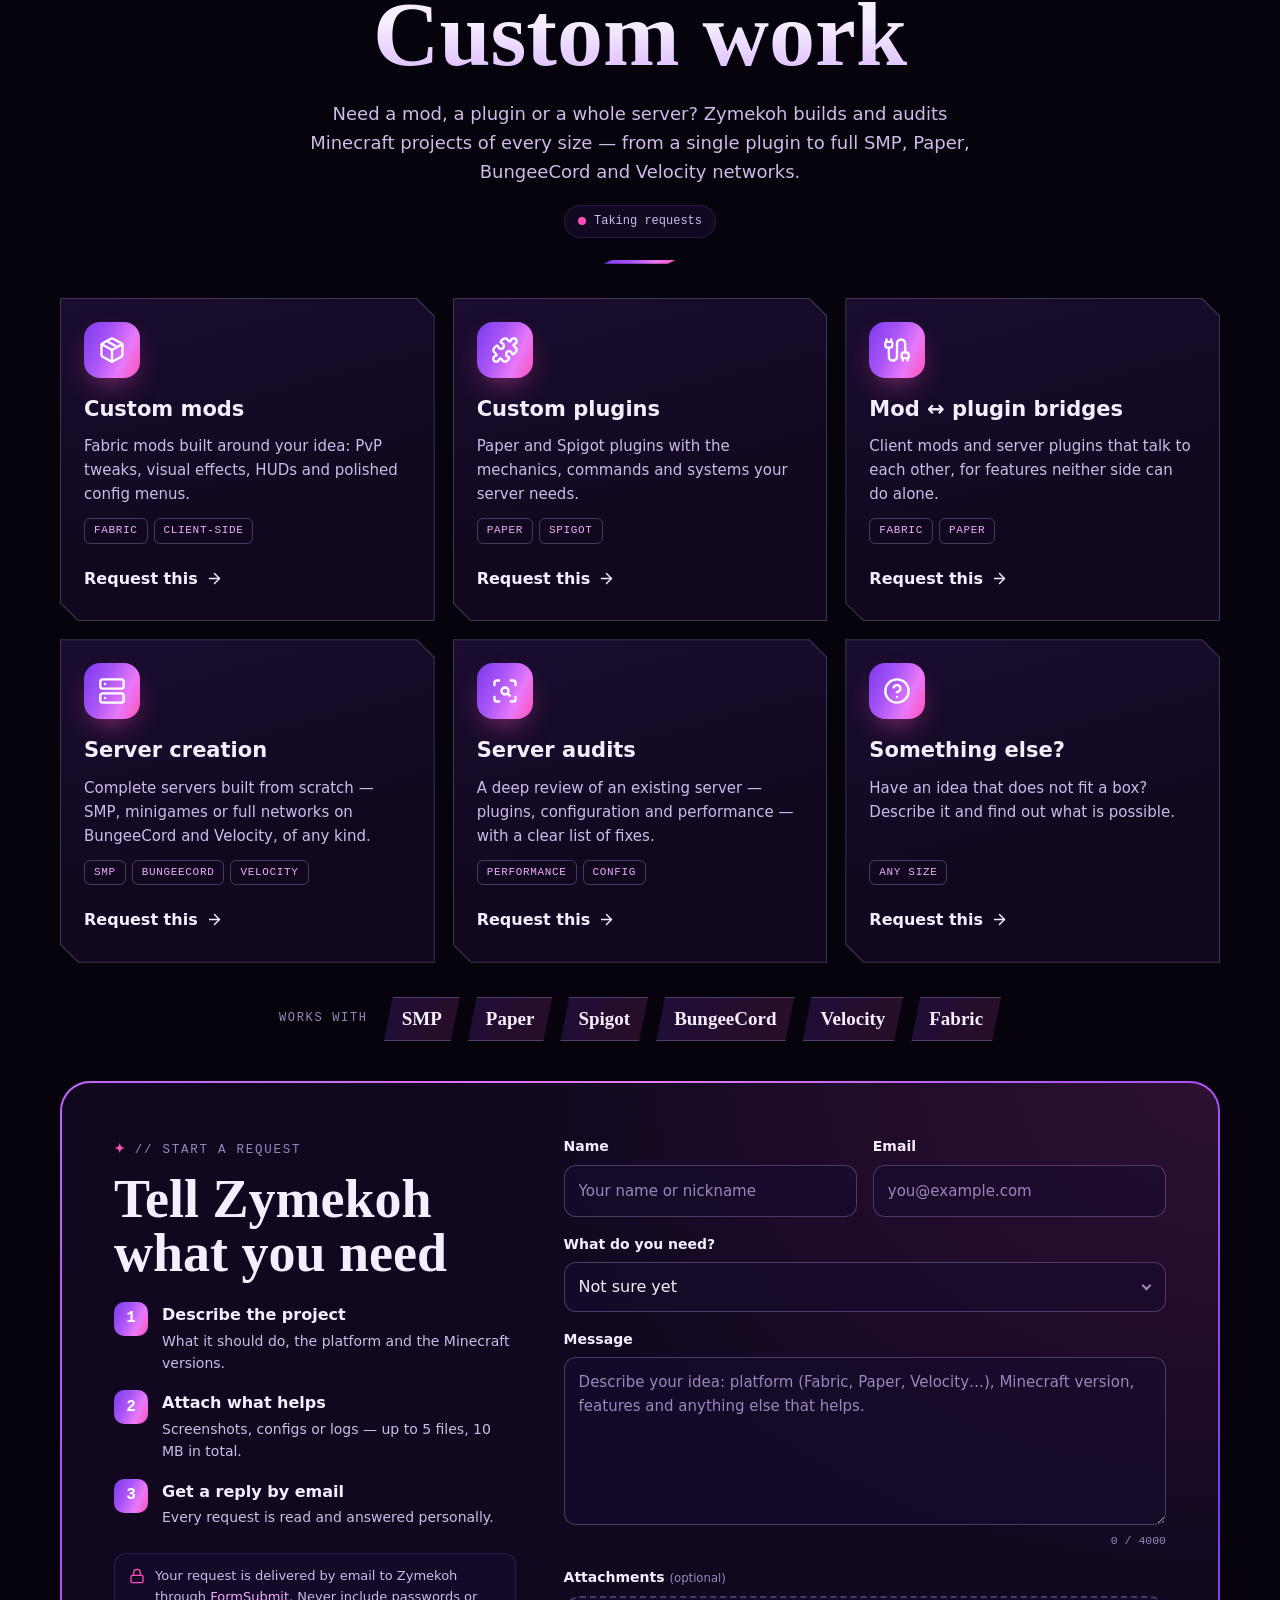
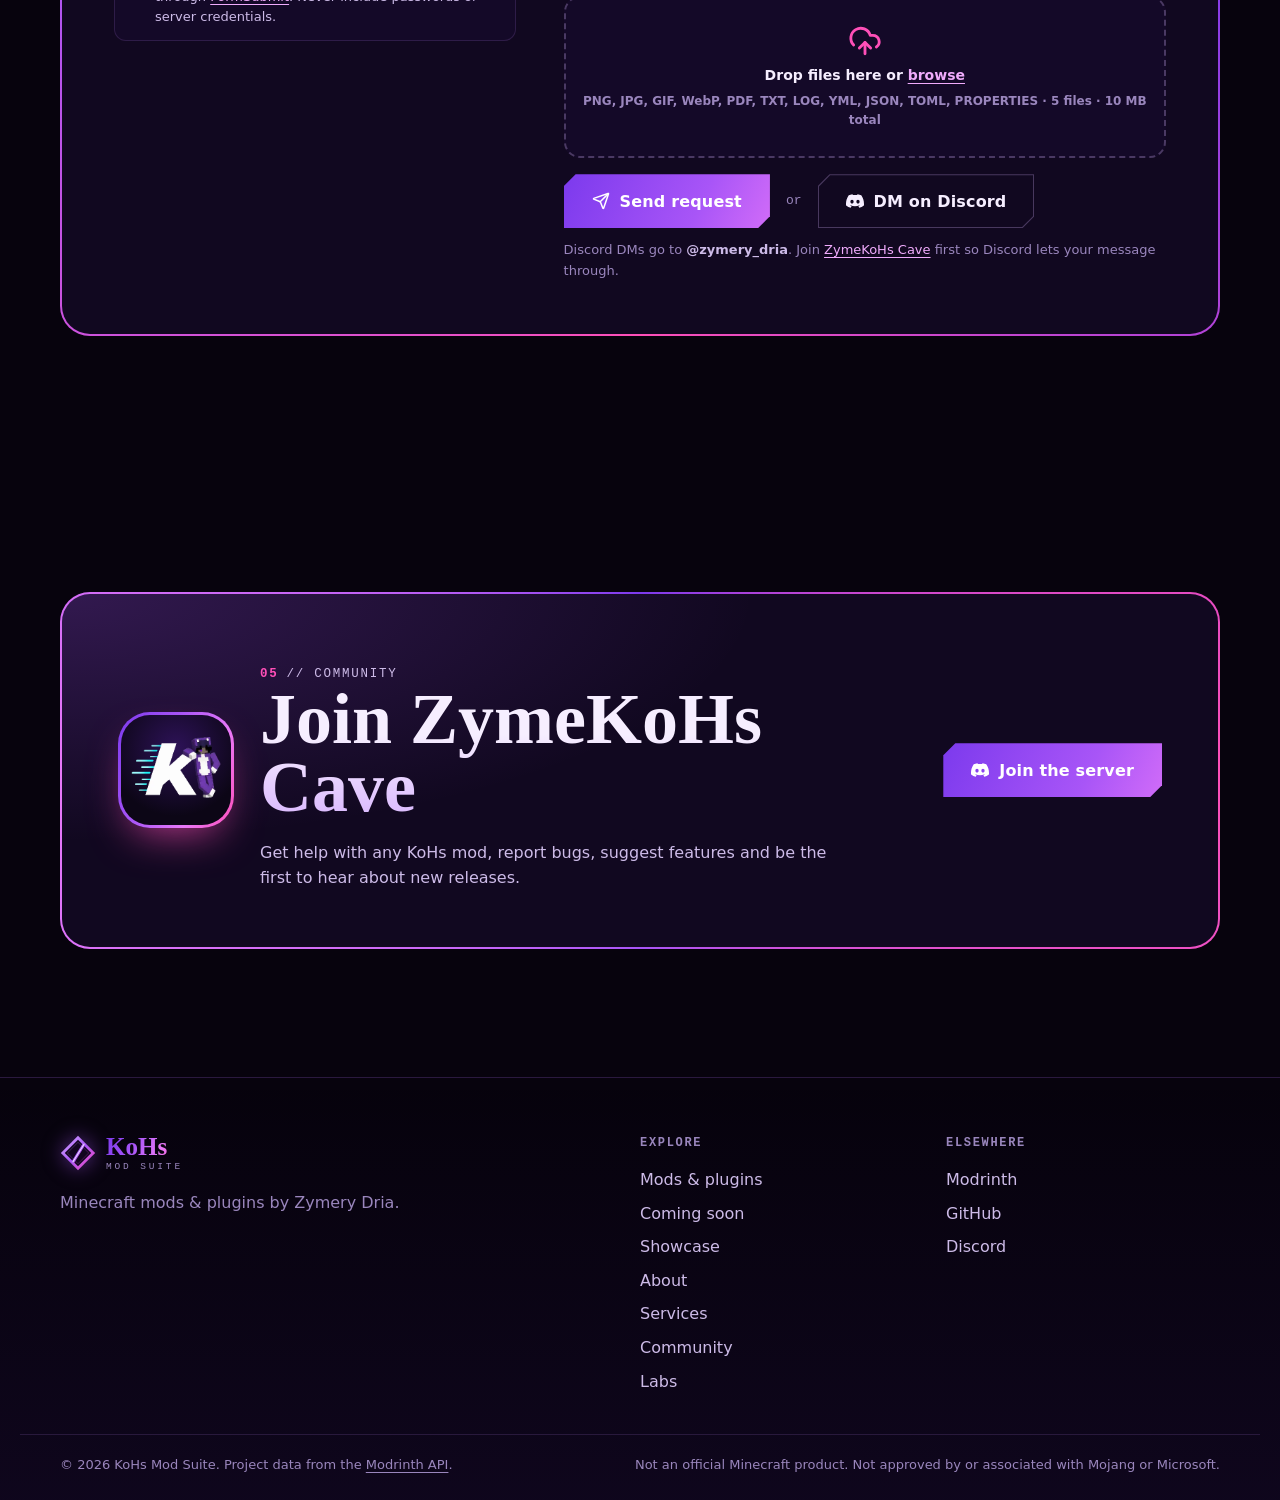
==== commit cc2b5fab: "KoHs Anchor's: awaiting approval on Modrinth The Coming soon card now shows the real mod: its icon, " ====
--- a/index.html
+++ b/index.html
@@ -290,22 +290,31 @@
           <p class="section__sub">What Zymery Dria is building next. News lands on Discord first.</p>
         </header>
         <div class="soon">
-          <article class="soon-card reveal">
+          <article class="soon-card soon-card--review reveal">
             <div class="soon-card__art" aria-hidden="true">
               <svg class="soon-card__sigil" viewBox="0 0 400 400"><use href="#sigil"/></svg>
-              <span class="soon-card__q glitch" data-text="?">?</span>
+              <img class="soon-card__icon" src="https://raw.githubusercontent.com/kerlycanelita/KoHs-Anchors/main/src/main/resources/assets/kohs_anchors/icon.png" alt="" width="112" height="112" loading="lazy">
             </div>
             <div class="soon-card__body">
-              <p class="soon-card__status"><span class="soon-card__dot"></span>In development</p>
-              <h3 class="soon-card__title">KoHs Anchors</h3>
-              <p class="soon-card__text">Details are still under wraps. Stay tuned — it is being forged right now.</p>
-              <div class="soon-card__redacted" aria-hidden="true"><span></span><span></span><span></span></div>
+              <p class="soon-card__status"><span class="soon-card__dot"></span>Awaiting approval · in review on Modrinth</p>
+              <h3 class="soon-card__title">KoHs Anchor's</h3>
+              <p class="soon-card__text">Your anchor clicks land in the order you pressed them, on the block you are looking at — sent in Vanilla's own tick shape, with 0 alerts against Grim in its strict configuration. Plus anchor skins, glow, enemy anchor colours and sounds.</p>
+              <ul class="soon-card__chips">
+                <li>Pressed order</li>
+                <li>Fresh target</li>
+                <li>Early clicks wait</li>
+                <li>Anchor glow &amp; skins</li>
+              </ul>
               <dl class="soon-card__meta">
-                <div><dt>Release</dt><dd>???</dd></div>
-                <div><dt>Platform</dt><dd>???</dd></div>
-                <div><dt>Versions</dt><dd>???</dd></div>
+                <div><dt>Release</dt><dd>0.4.0</dd></div>
+                <div><dt>Platform</dt><dd>Fabric · client</dd></div>
+                <div><dt>Versions</dt><dd>1.21.11 – 26.3</dd></div>
               </dl>
               <div class="soon-card__forge" aria-hidden="true"><span></span></div>
+              <div class="soon-card__actions">
+                <a class="btn btn--primary btn--sm magnetic" href="labs.html#lab-anchors"><svg class="icon" aria-hidden="true"><use href="#i-scan-search"/></svg>See its lab</a>
+                <a class="btn btn--ghost btn--sm magnetic" href="https://github.com/kerlycanelita/KoHs-Anchors" target="_blank" rel="noopener"><svg class="icon" aria-hidden="true"><use href="#i-github"/></svg>Source</a>
+              </div>
             </div>
           </article>
           <article class="soon-card soon-card--more reveal" style="--d: 100ms">
--- a/assets/css/styles.css
+++ b/assets/css/styles.css
@@ -1126,6 +1126,21 @@
 .soon-card--more h3 { margin: 0; font-size: 22px; }
 .soon-card--more p { margin: 0; color: var(--text-2); }
 
+.soon-card__icon {
+  position: relative; width: 72%; height: 72%; object-fit: cover; border-radius: 26px;
+  box-shadow: 0 0 0 2px rgba(216, 180, 254, .35), 0 0 30px -4px rgba(255, 79, 184, .65);
+  animation: float 5s ease-in-out infinite;
+}
+.soon-card--review .soon-card__dot { background: #fbbf24; animation: ping-amber 1.8s ease-out infinite; }
+.soon-card--review .soon-card__status { color: #fcd34d; }
+[data-theme="light"] .soon-card--review .soon-card__status { color: #b45309; }
+@keyframes ping-amber { 0% { box-shadow: 0 0 0 0 rgba(251, 191, 36, .6); } 100% { box-shadow: 0 0 0 10px rgba(251, 191, 36, 0); } }
+.soon-card__chips { display: flex; flex-wrap: wrap; gap: 8px; margin: 0 0 18px; padding: 0; list-style: none; }
+.soon-card__chips li {
+  padding: 5px 11px; border-radius: 999px; font-size: 13px; font-weight: 600; color: var(--text);
+  background: var(--surface); border: 1px solid var(--line-2);
+}
+.soon-card__actions { display: flex; flex-wrap: wrap; gap: 10px; margin-top: 18px; }
 @media (min-width: 600px) { .soon-card:not(.soon-card--more) { grid-template-columns: auto minmax(0, 1fr); } }
 @media (min-width: 960px) { .soon { grid-template-columns: minmax(0, 2fr) minmax(0, 1fr); } }
 
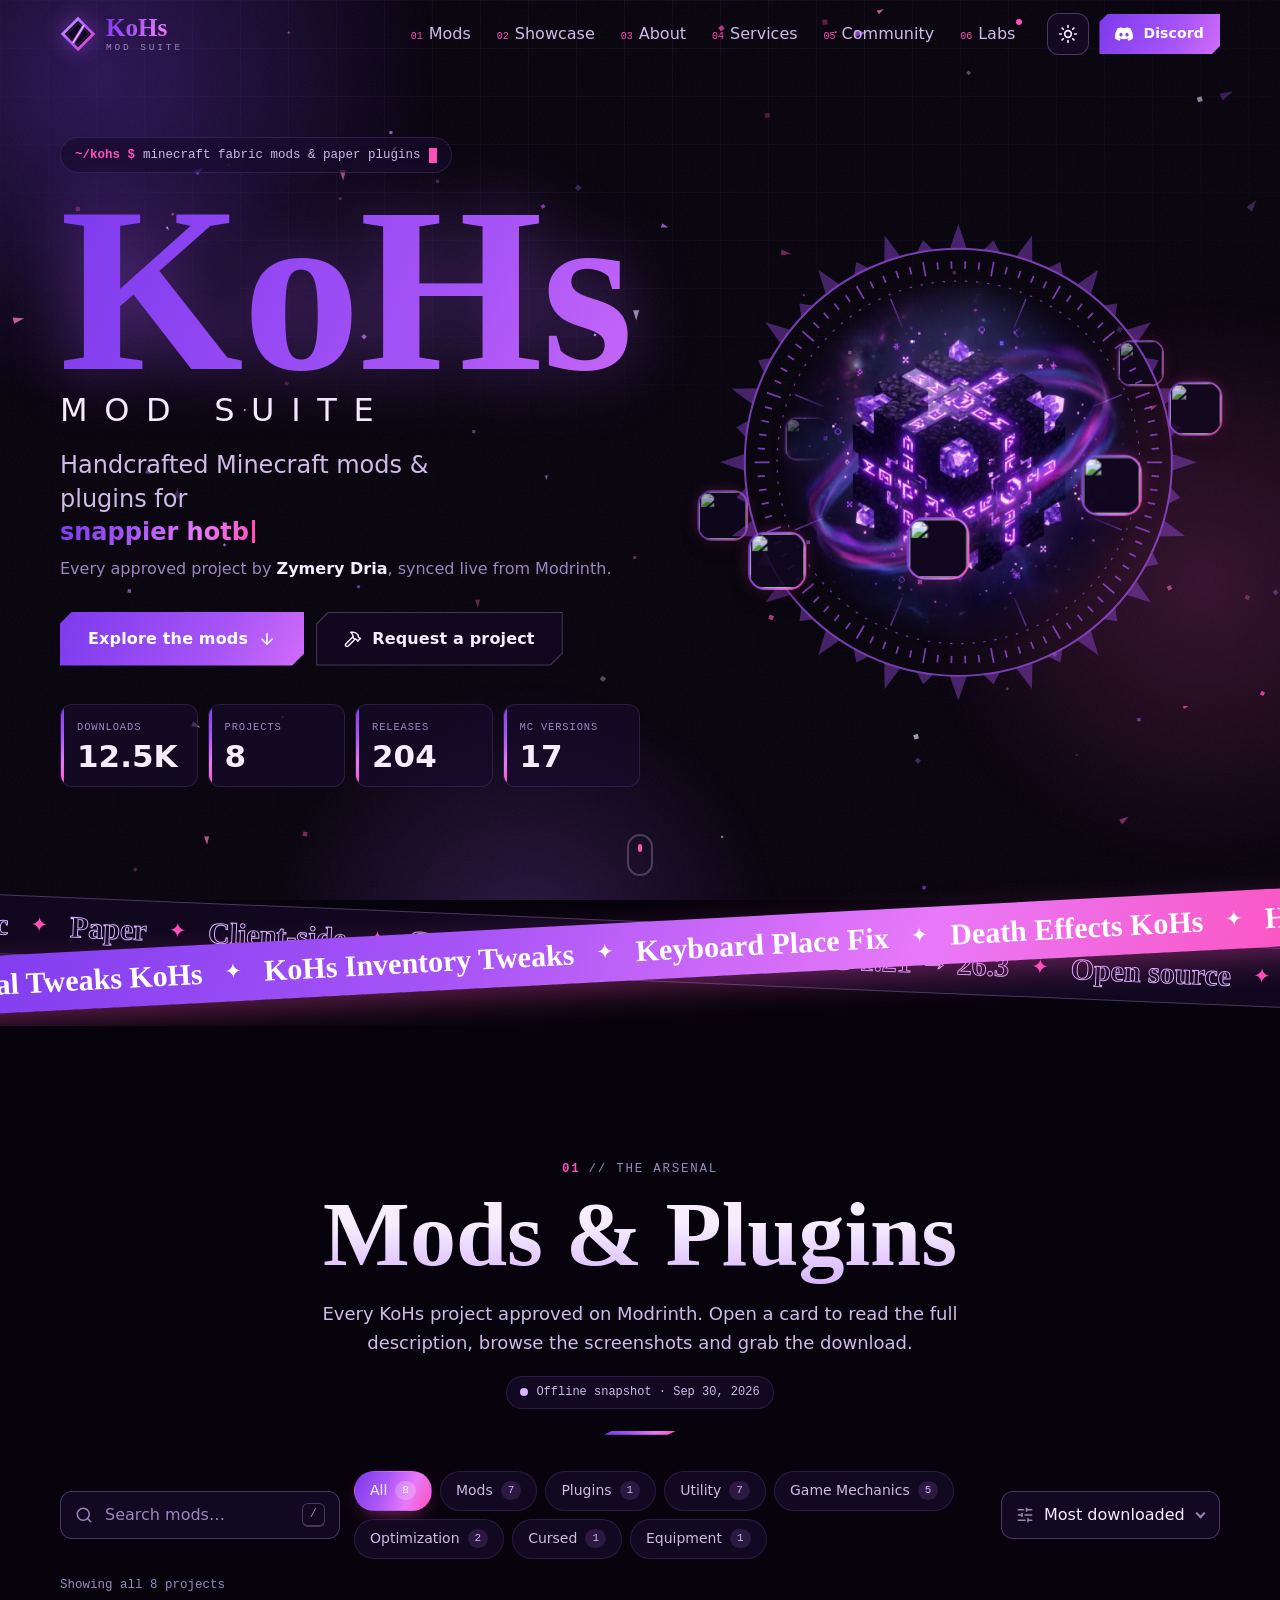
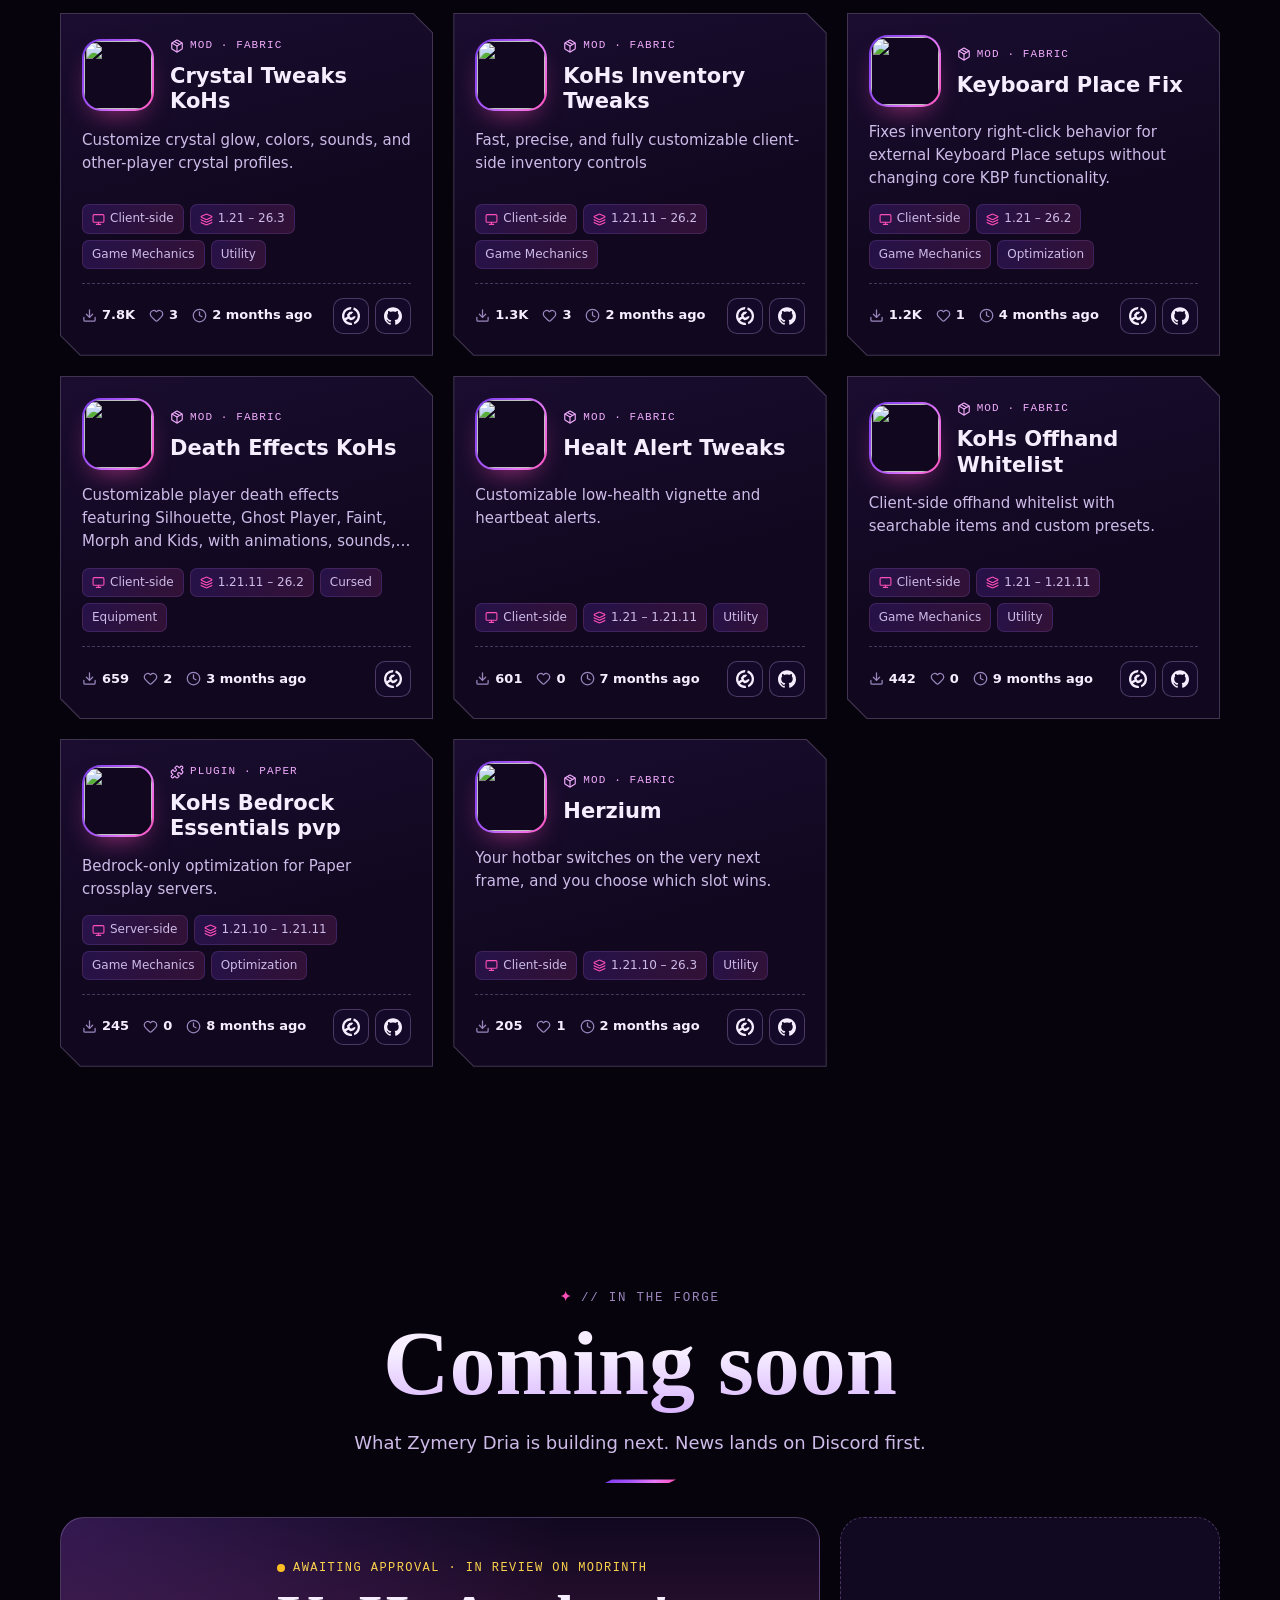
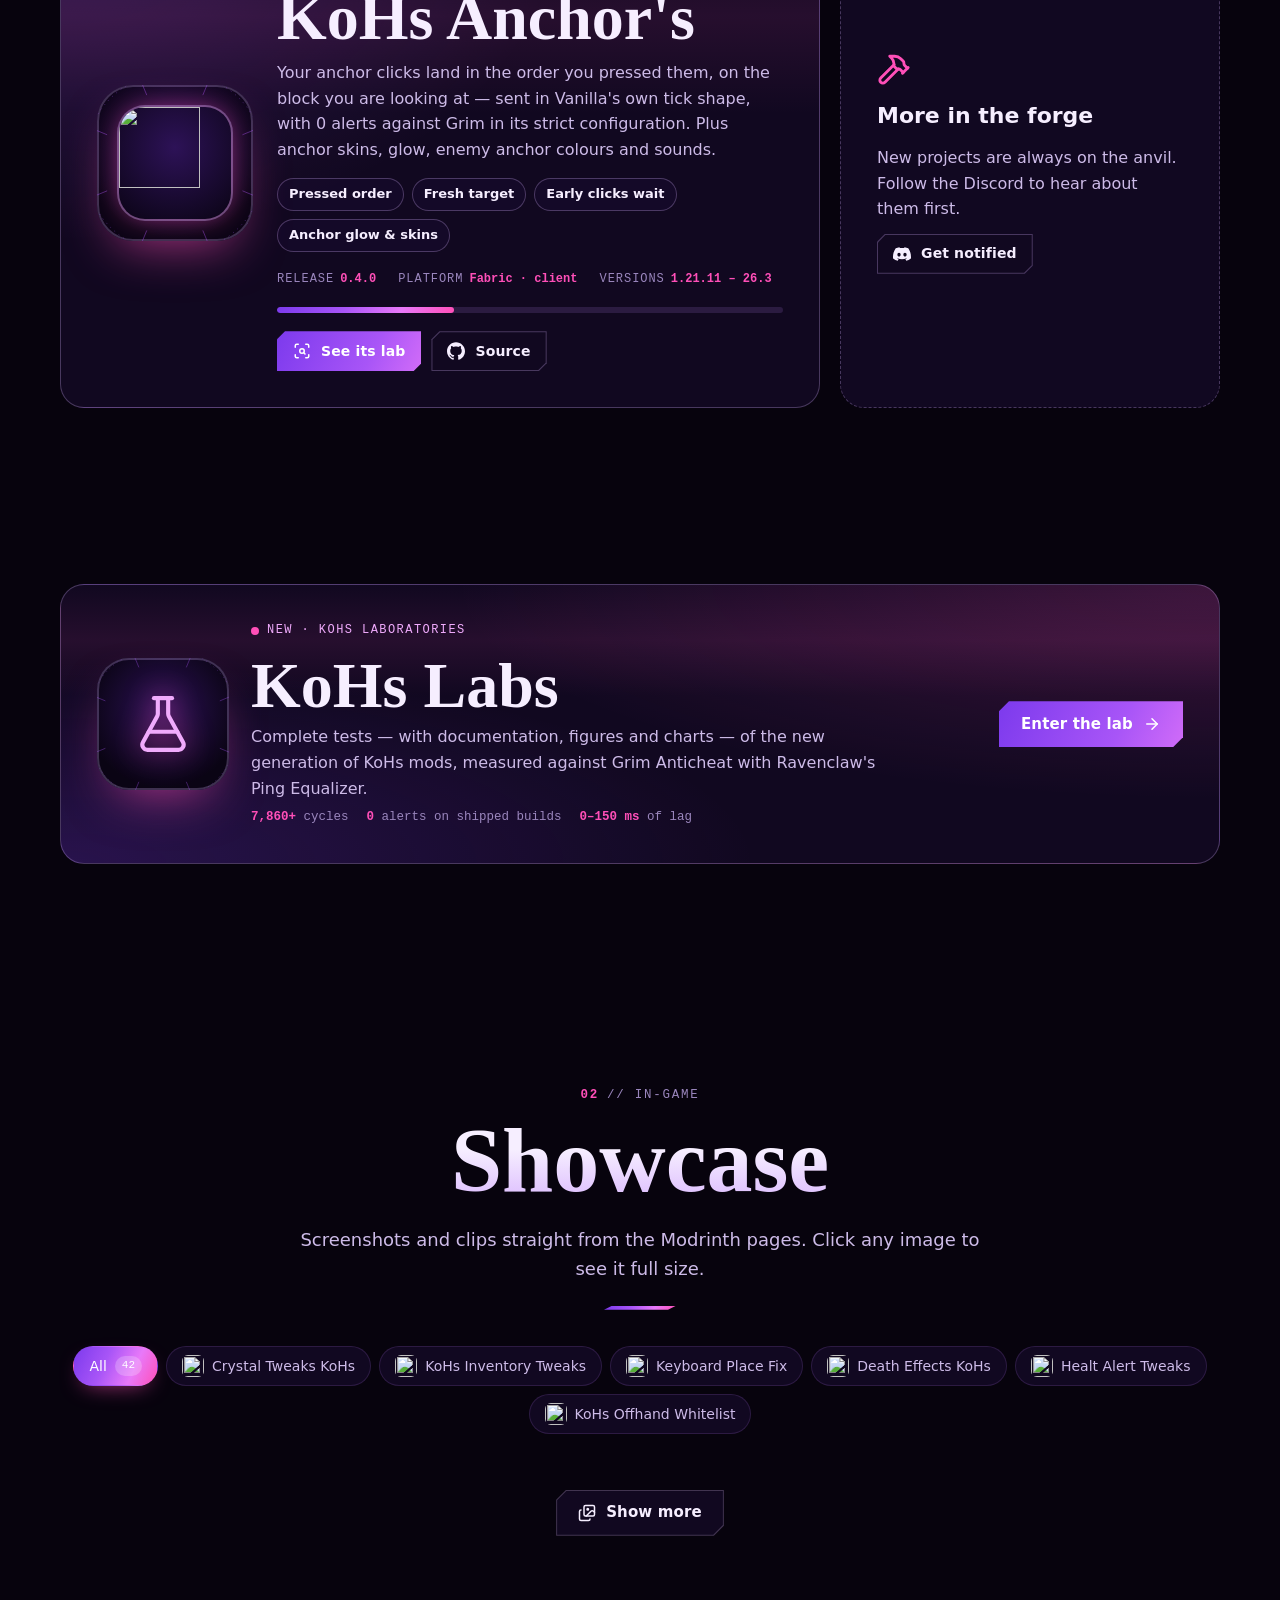
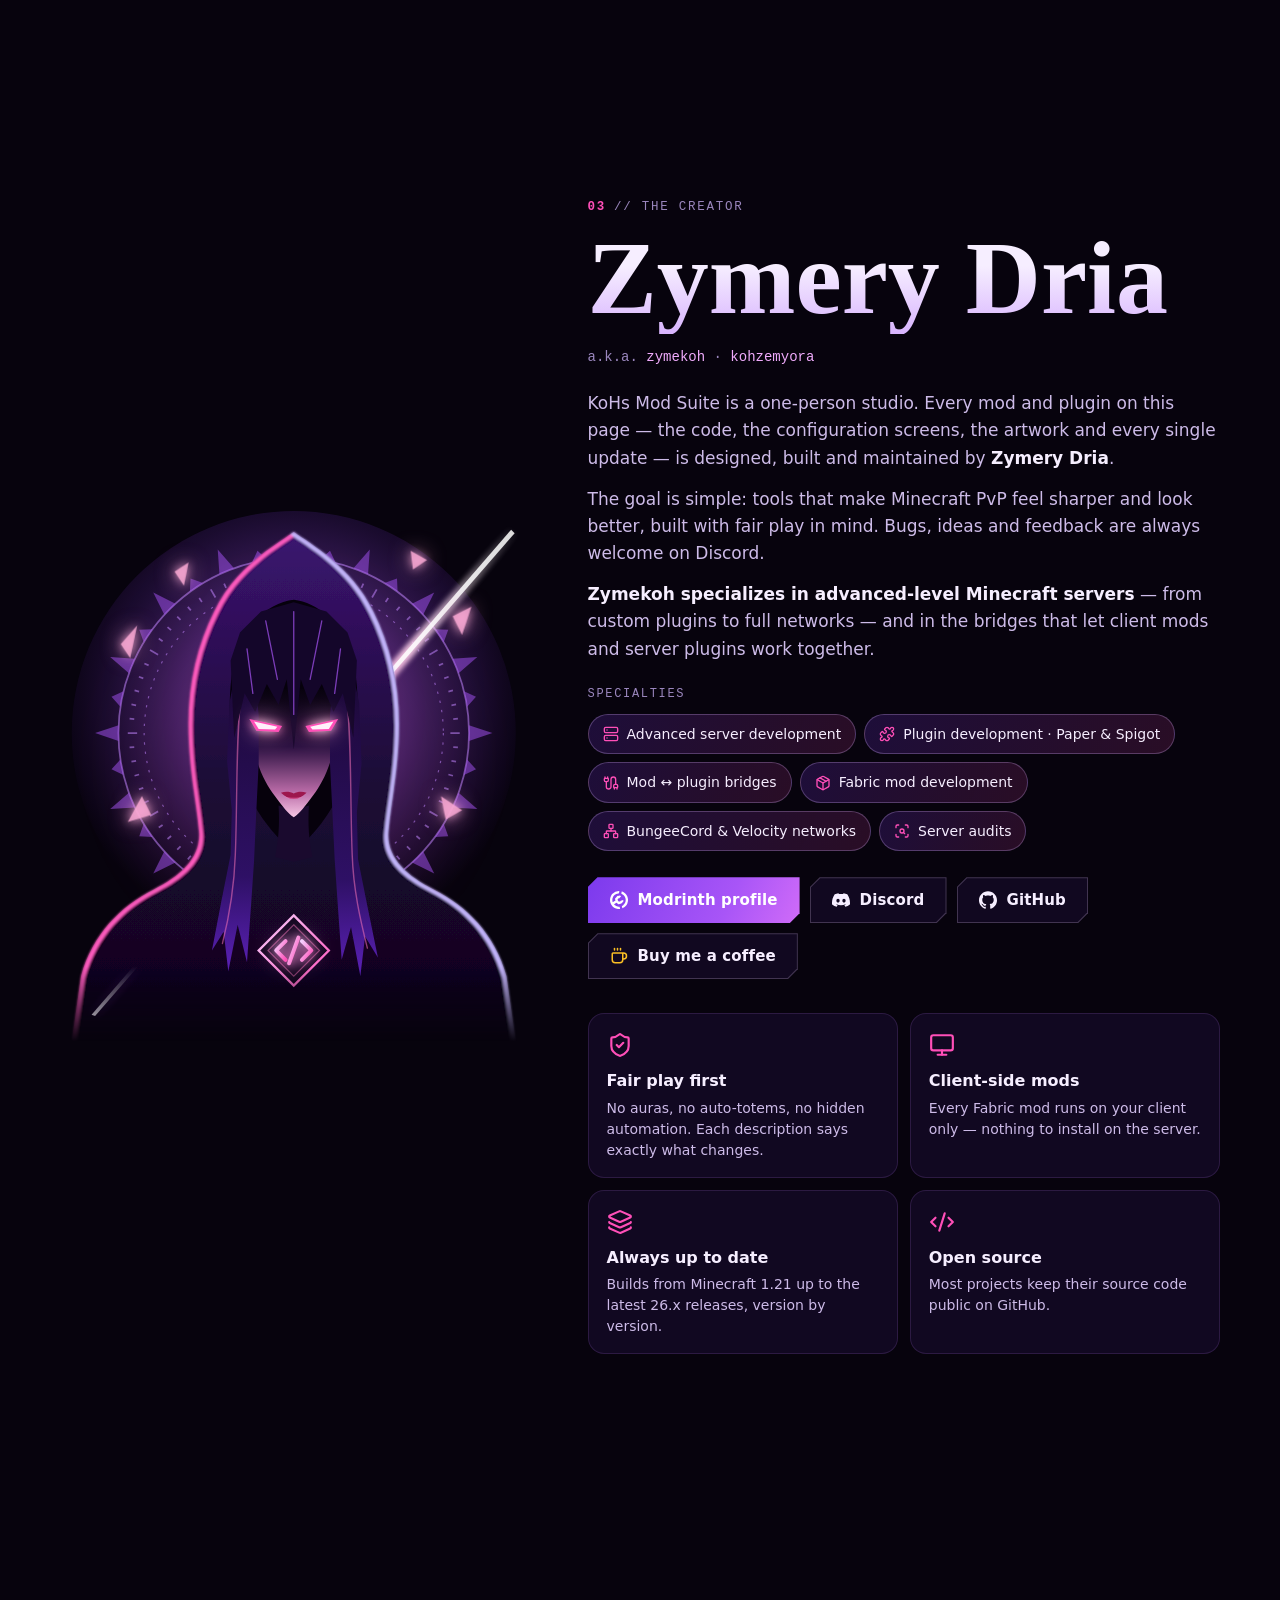
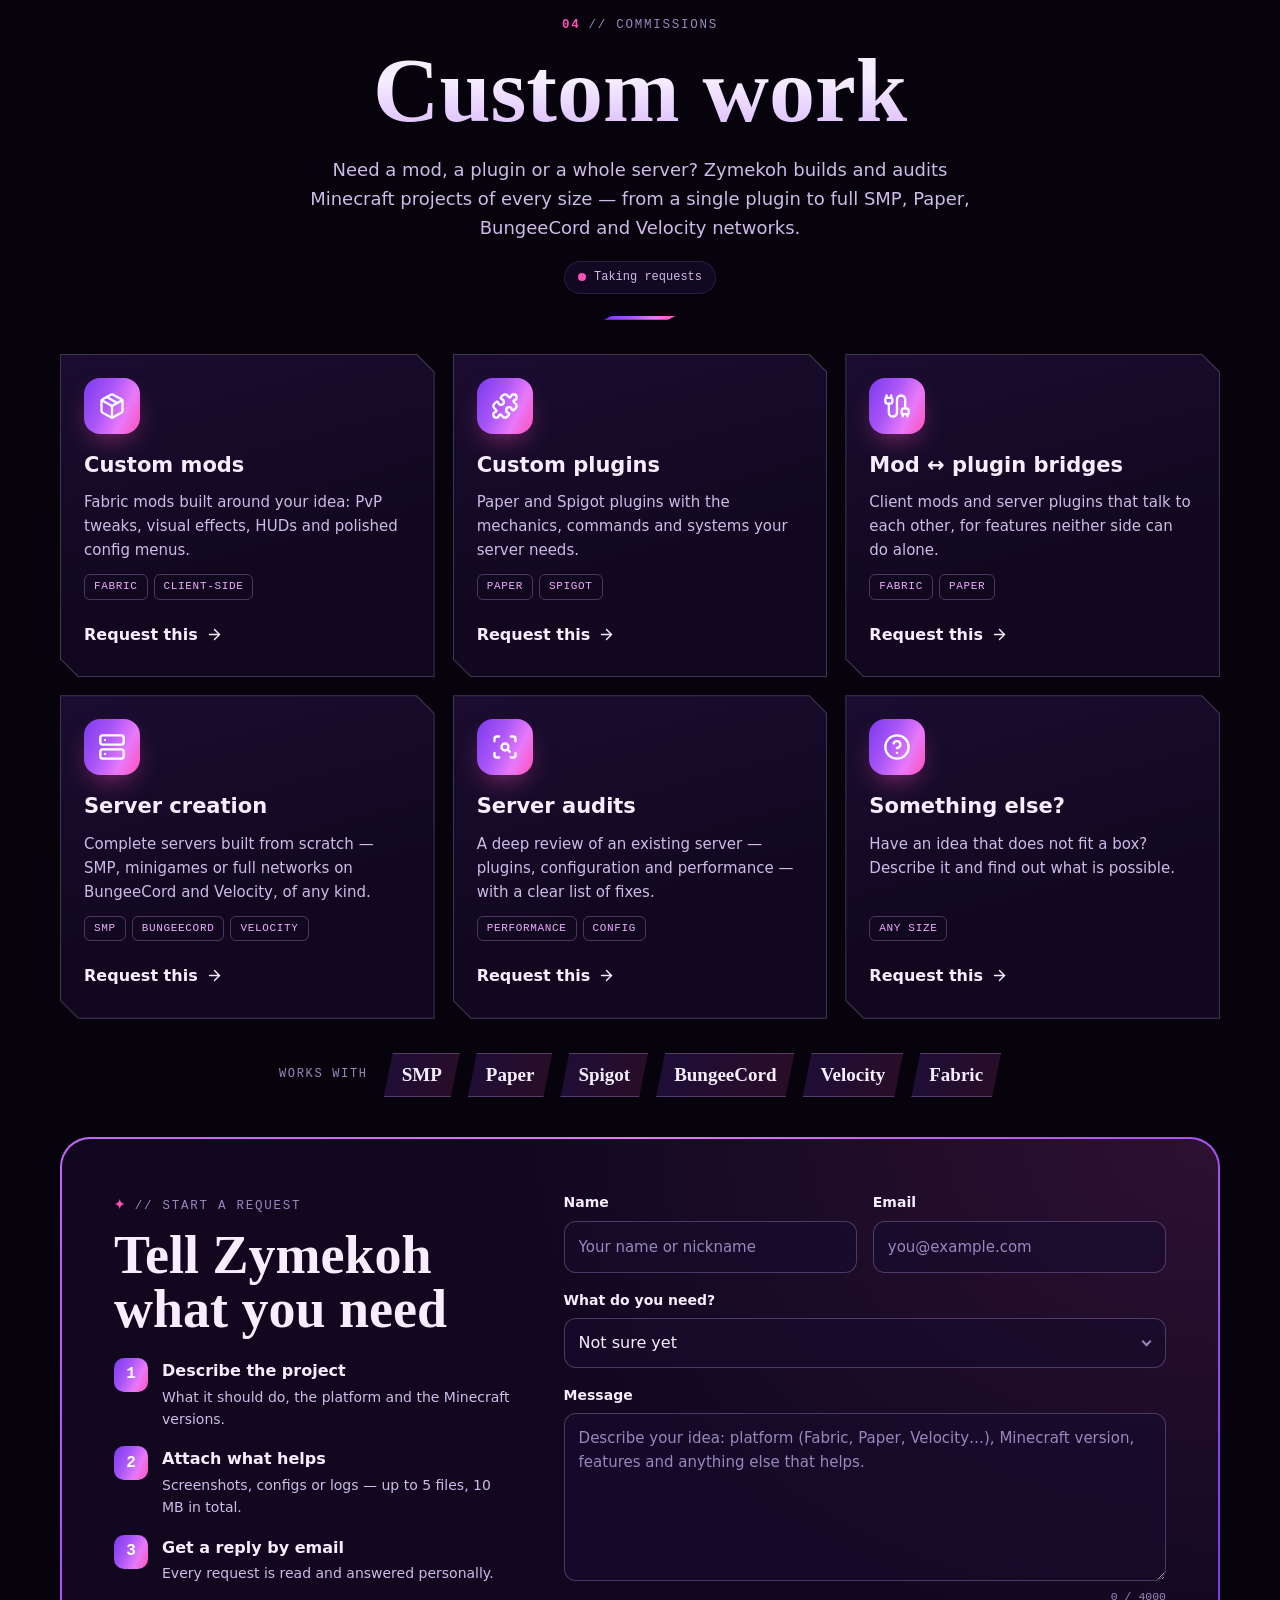
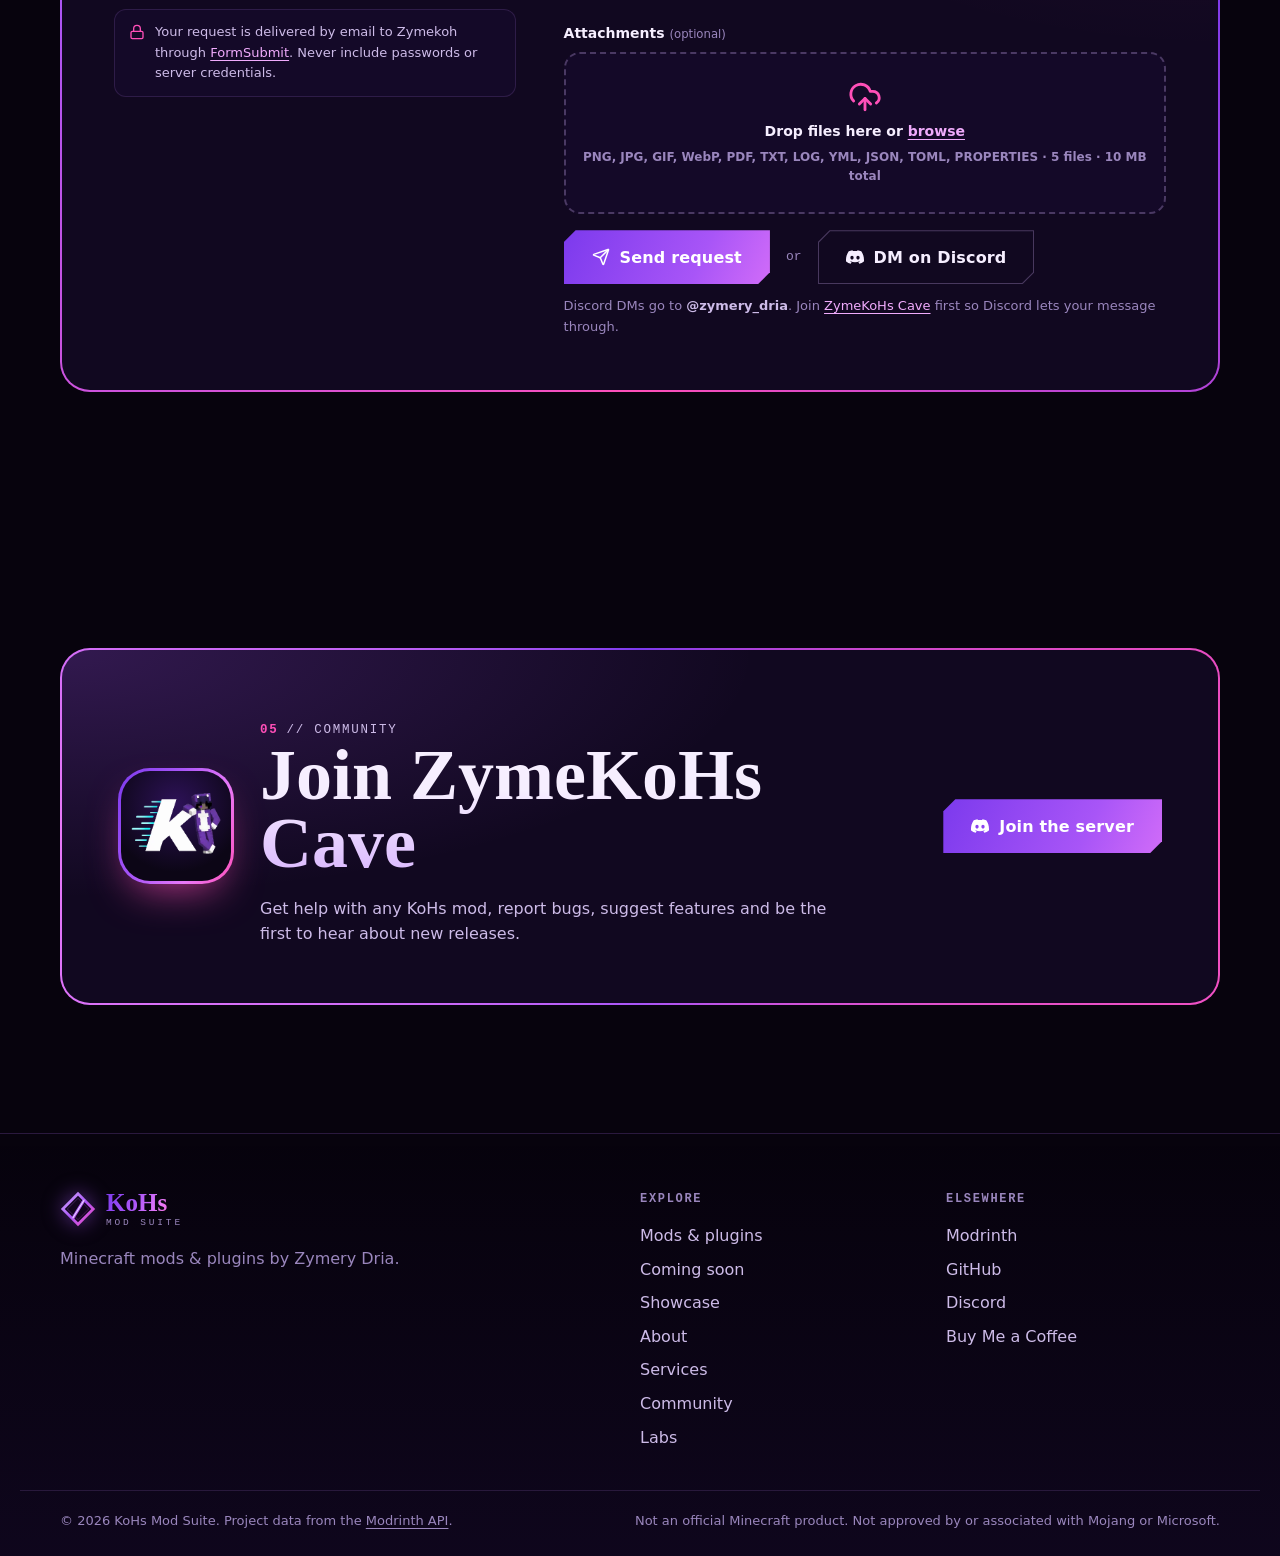
==== commit 32f597f4: "Add the Buy Me a Coffee link Next to the Modrinth, Discord and GitHub buttons on the home page, in t" ====
--- a/index.html
+++ b/index.html
@@ -116,6 +116,7 @@
     <symbol id="i-server" viewBox="0 0 24 24"><g fill="none" stroke="currentColor" stroke-width="2" stroke-linecap="round" stroke-linejoin="round"><rect width="20" height="8" x="2" y="2" rx="2" ry="2"/> <rect width="20" height="8" x="2" y="14" rx="2" ry="2"/> <line x1="6" x2="6.01" y1="6" y2="6"/> <line x1="6" x2="6.01" y1="18" y2="18"/></g></symbol>
     <symbol id="i-trash-2" viewBox="0 0 24 24"><g fill="none" stroke="currentColor" stroke-width="2" stroke-linecap="round" stroke-linejoin="round"><path d="M10 11v6"/> <path d="M14 11v6"/> <path d="M19 6v14a2 2 0 0 1-2 2H7a2 2 0 0 1-2-2V6"/> <path d="M3 6h18"/> <path d="M8 6V4a2 2 0 0 1 2-2h4a2 2 0 0 1 2 2v2"/></g></symbol>
     <symbol id="i-user" viewBox="0 0 24 24"><g fill="none" stroke="currentColor" stroke-width="2" stroke-linecap="round" stroke-linejoin="round"><path d="M19 21v-2a4 4 0 0 0-4-4H9a4 4 0 0 0-4 4v2"/> <circle cx="12" cy="7" r="4"/></g></symbol>
+    <symbol id="i-coffee" viewBox="0 0 24 24"><g fill="none" stroke="currentColor" stroke-width="2" stroke-linecap="round" stroke-linejoin="round"><path d="M10 2v2"/> <path d="M14 2v2"/> <path d="M16 8a1 1 0 0 1 1 1v8a4 4 0 0 1-4 4H7a4 4 0 0 1-4-4V9a1 1 0 0 1 1-1h14a4 4 0 1 1 0 8h-1"/> <path d="M6 2v2"/></g></symbol>
   </svg>
 
   <a class="skip-link" href="#mods">Skip to the mods</a>
@@ -512,6 +513,9 @@
             <a class="btn btn--ghost magnetic" href="https://github.com/kerlycanelita" target="_blank" rel="noopener">
               <svg class="icon" aria-hidden="true"><use href="#i-github"/></svg>GitHub
             </a>
+            <a class="btn btn--ghost magnetic btn--coffee" href="https://buymeacoffee.com/zymekohh" target="_blank" rel="noopener">
+              <svg class="icon" aria-hidden="true"><use href="#i-coffee"/></svg>Buy me a coffee
+            </a>
           </div>
           <ul class="values">
             <li class="value reveal" style="--d: 0ms">
@@ -734,6 +738,7 @@
         <a href="https://modrinth.com/user/zymery_dria" target="_blank" rel="noopener">Modrinth</a>
         <a href="https://github.com/kerlycanelita" target="_blank" rel="noopener">GitHub</a>
         <a href="https://discord.gg/9t2VxEF7UU" target="_blank" rel="noopener">Discord</a>
+        <a href="https://buymeacoffee.com/zymekohh" target="_blank" rel="noopener">Buy Me a Coffee</a>
       </nav>
     </div>
     <div class="container footer__legal">
--- a/assets/css/styles.css
+++ b/assets/css/styles.css
@@ -1405,3 +1405,7 @@
   }
   .js .reveal { opacity: 1; transform: none; }
 }
+
+/* Buy Me a Coffee */
+.btn--coffee .icon { color: #fbbf24; }
+.btn--coffee:hover .icon { animation: q-pulse 1.2s ease-in-out infinite; }
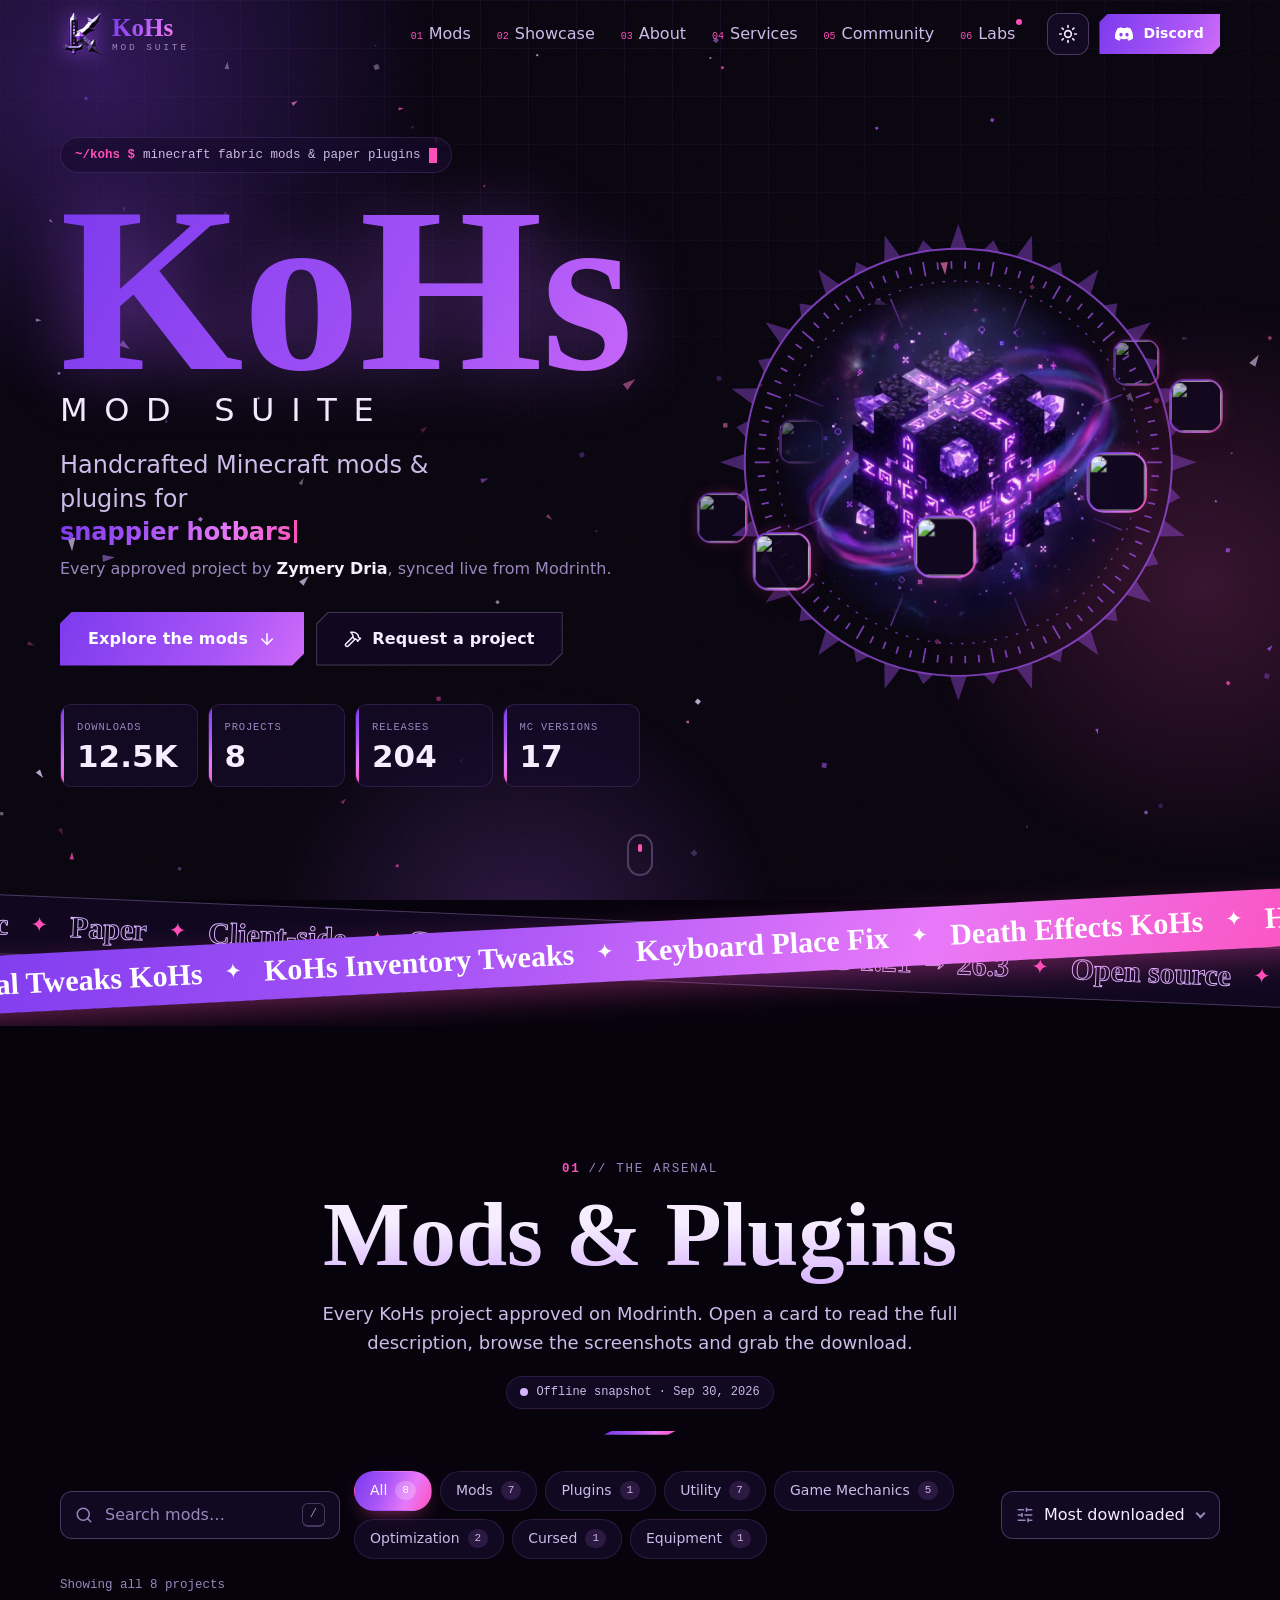
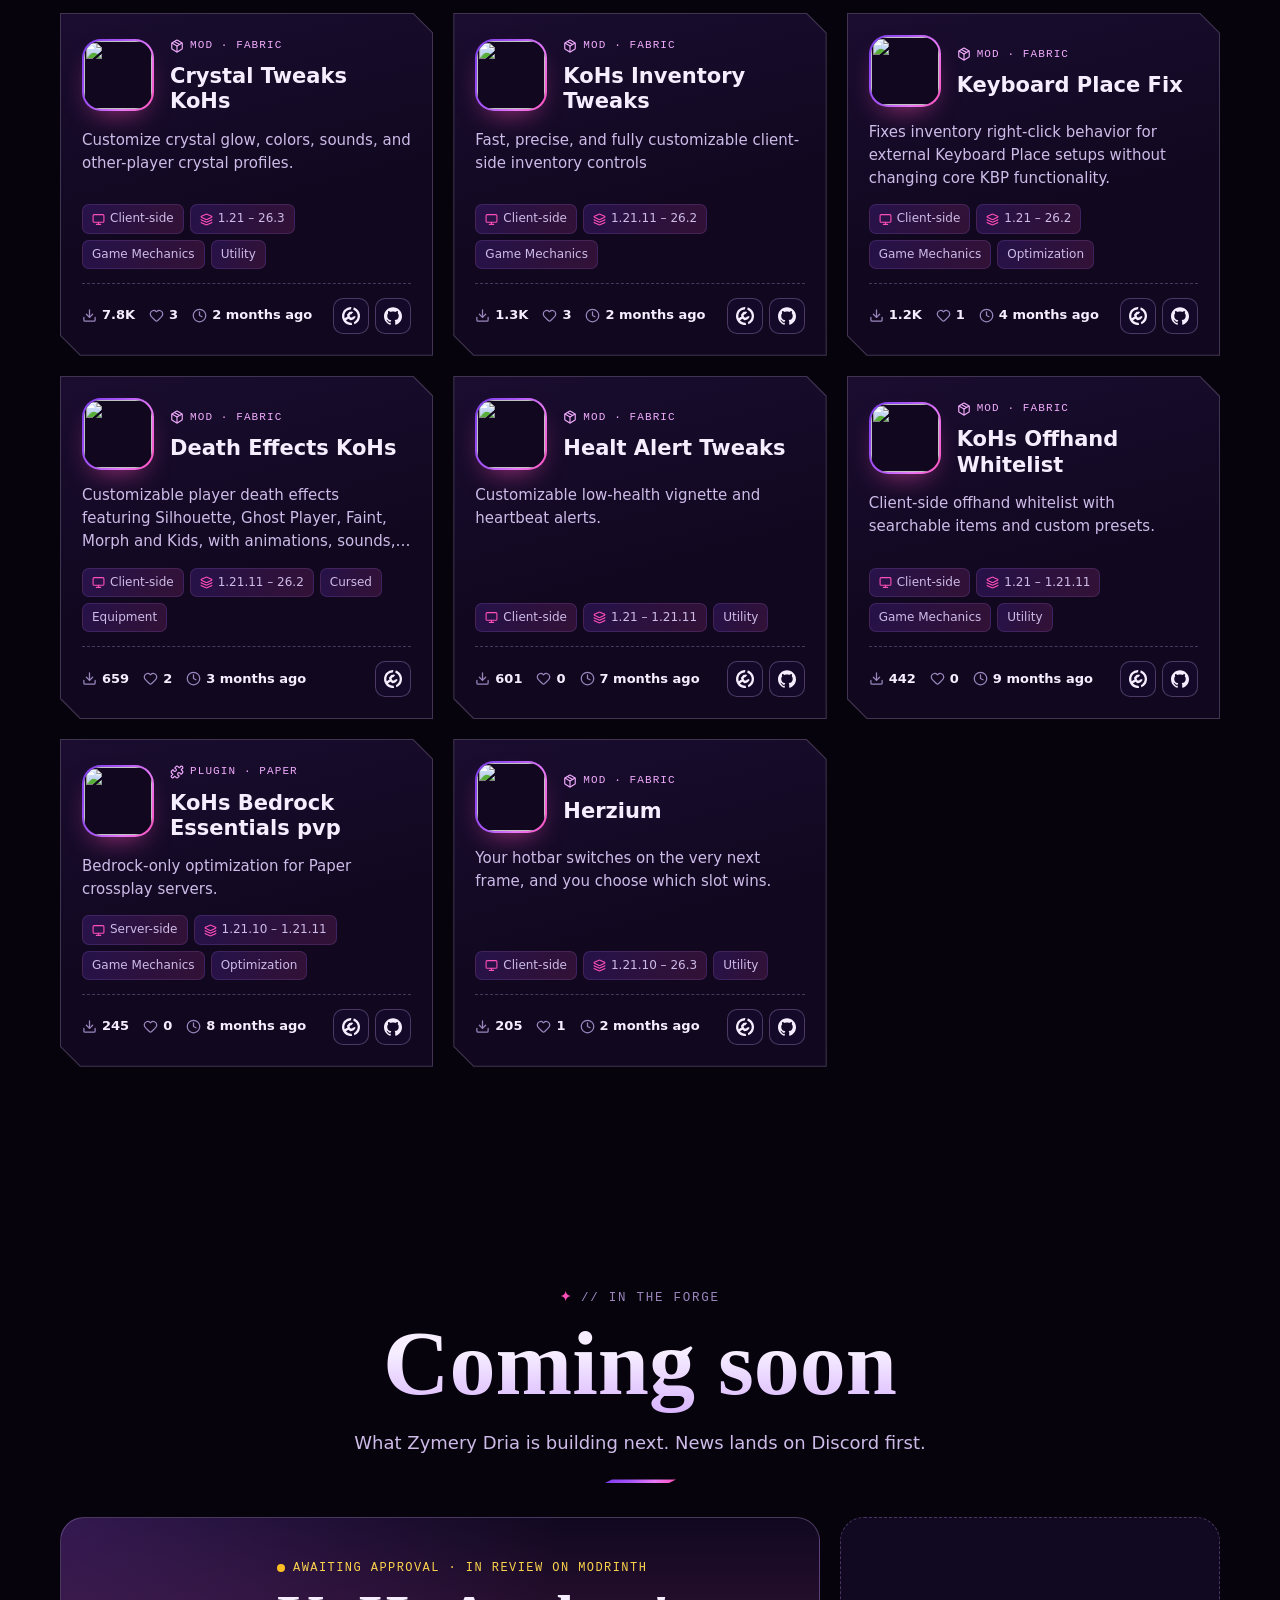
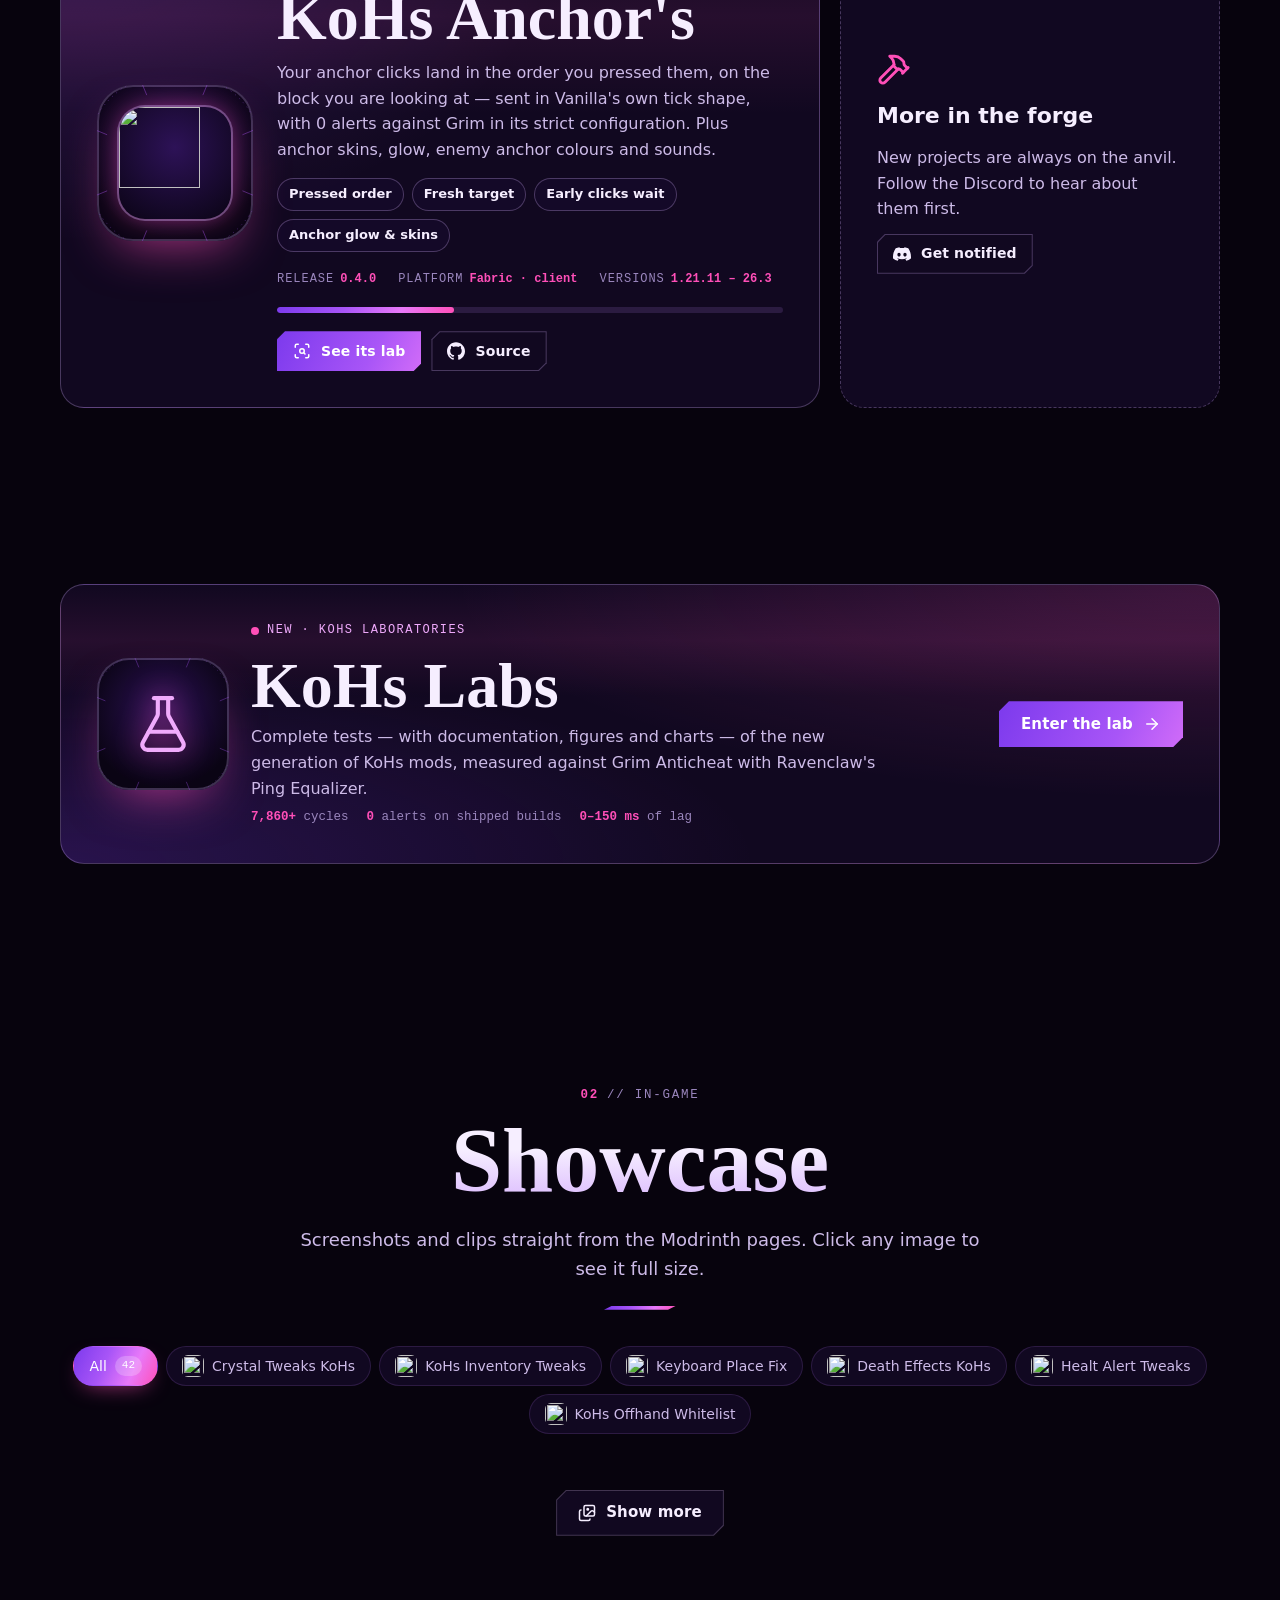
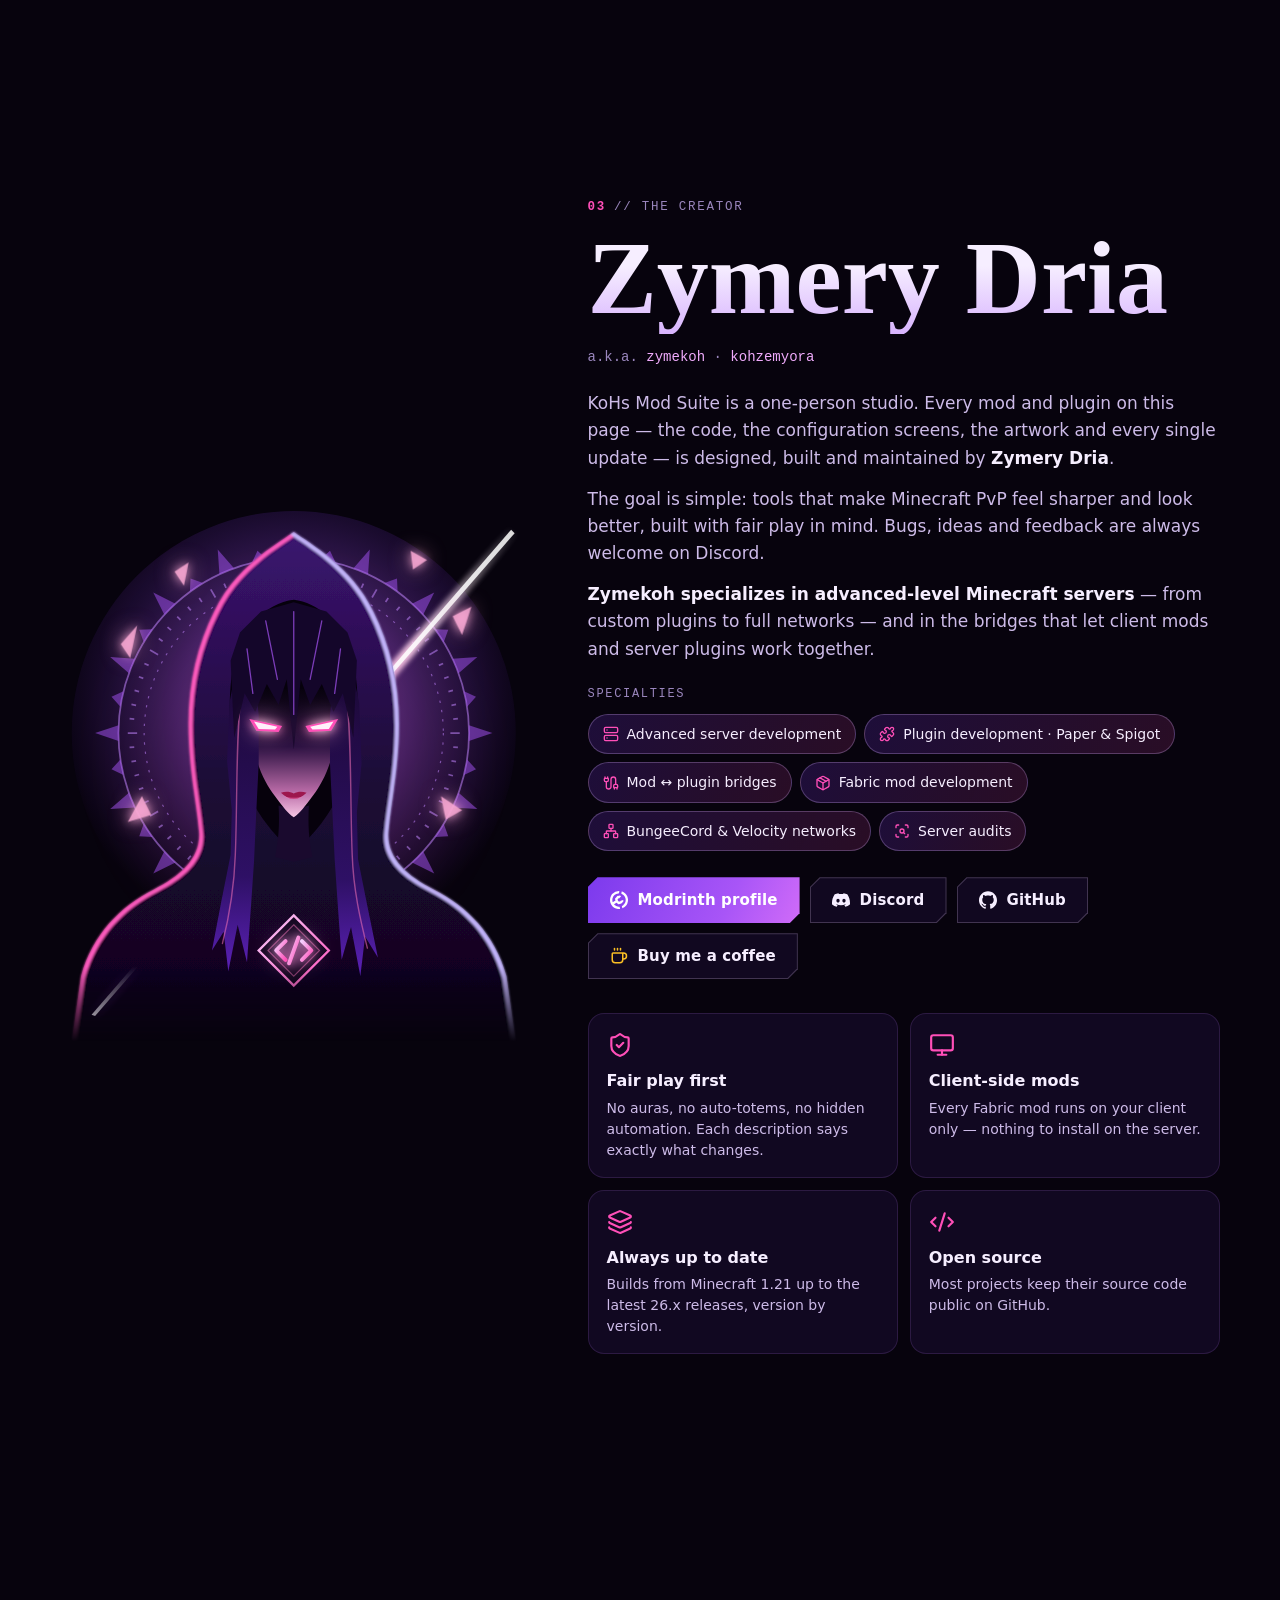
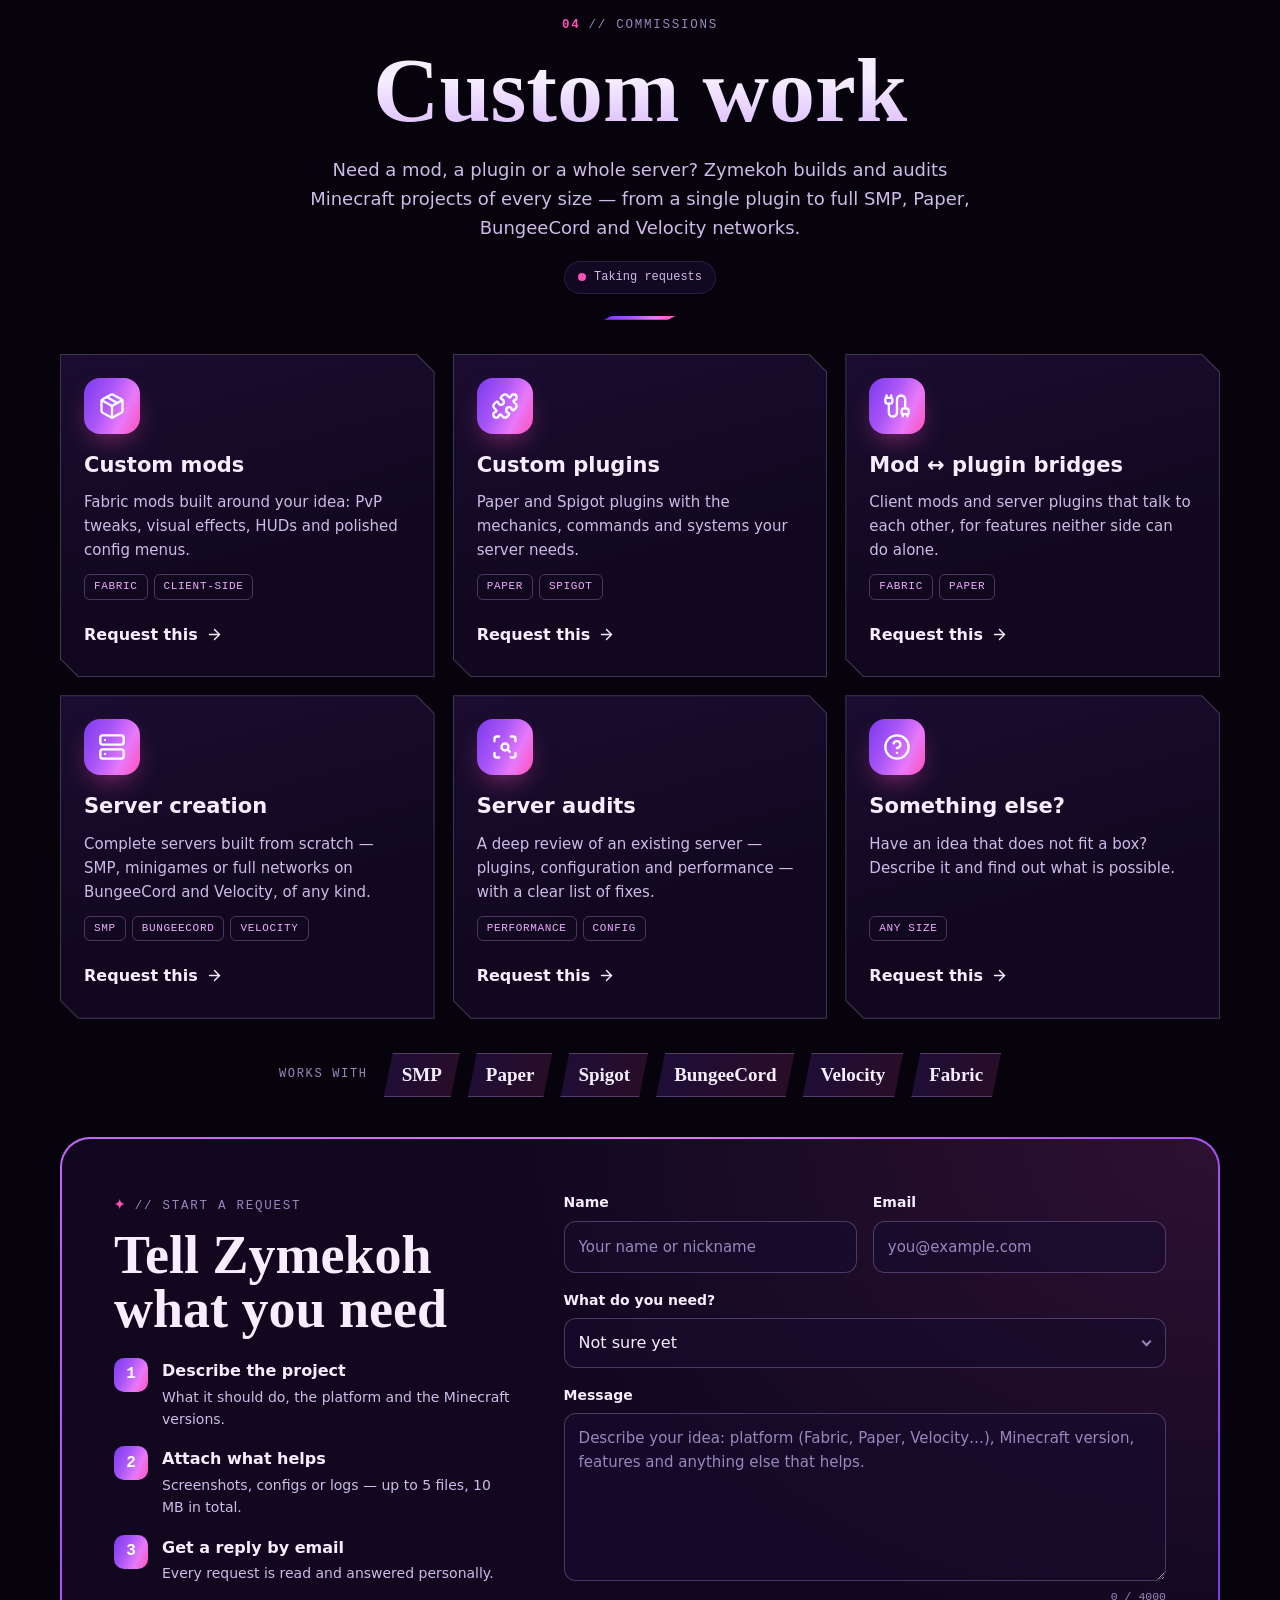
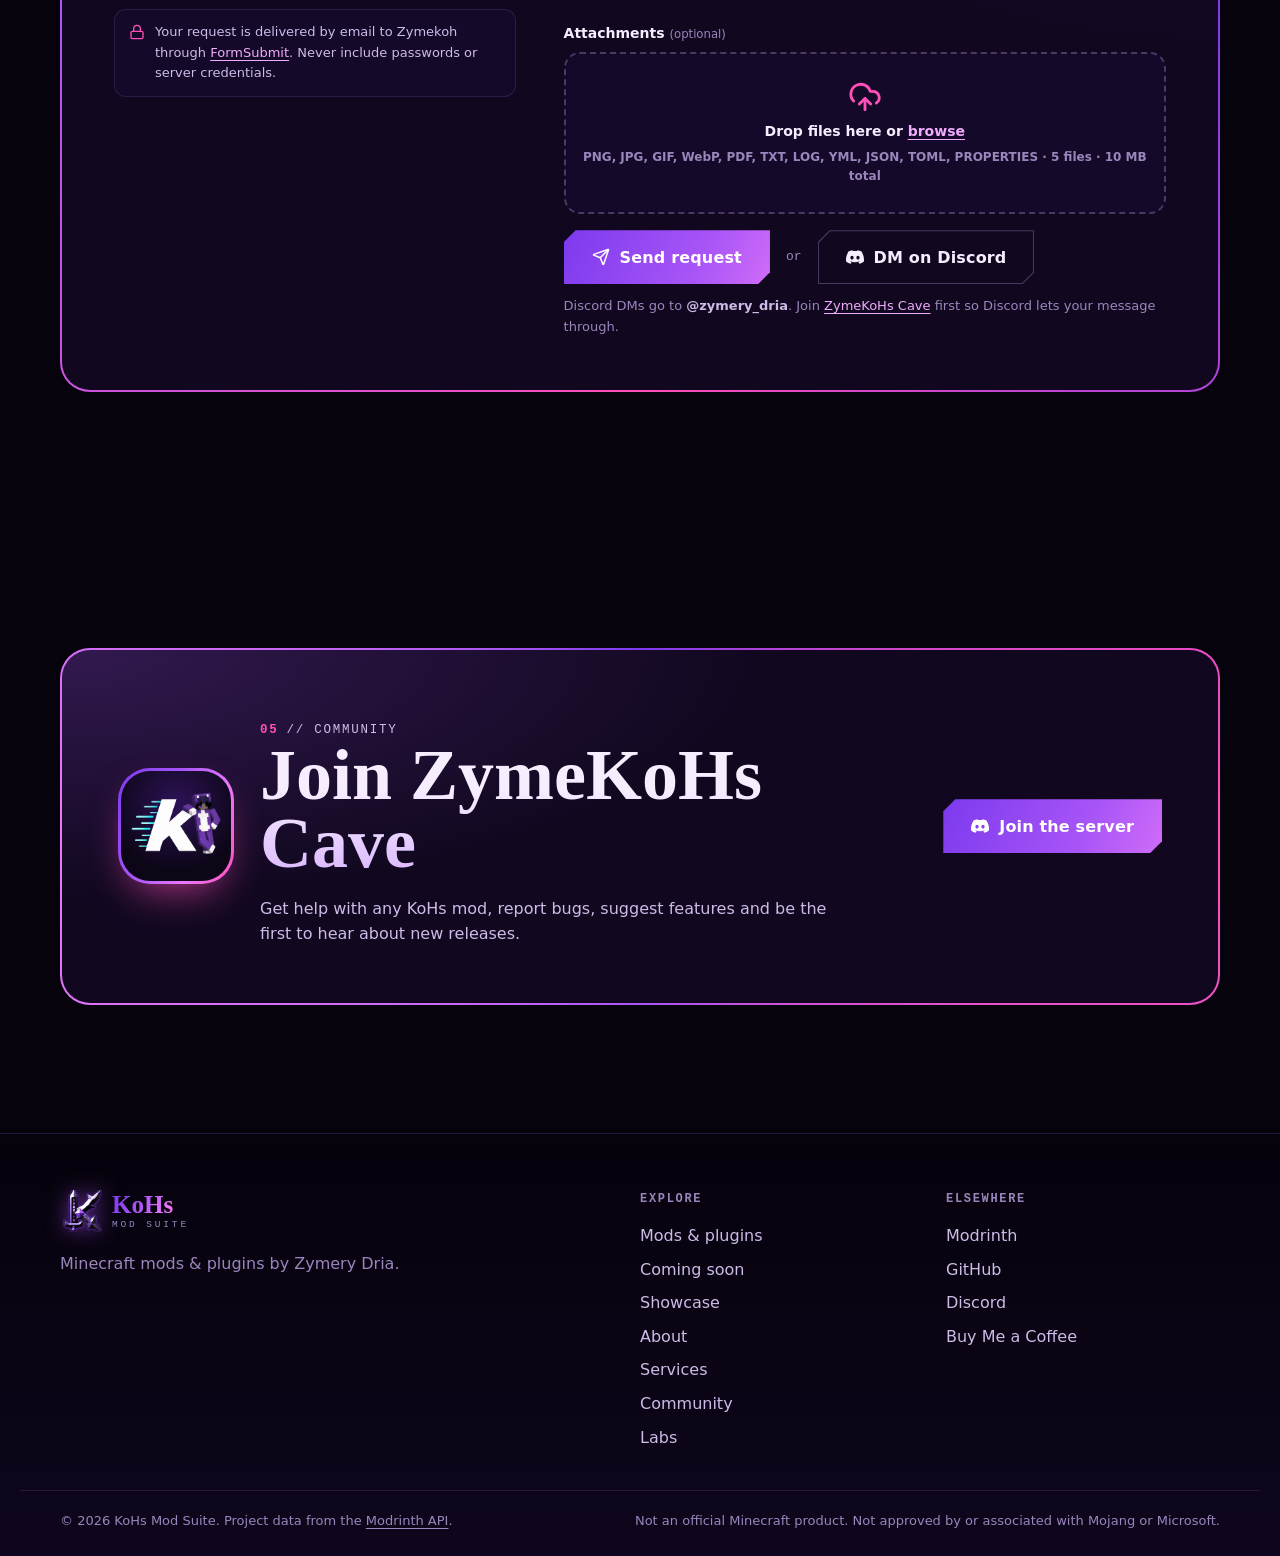
==== commit 0448a956: "Replace the rhombus with the new KoHs Dev logo The K forged as a sword, with runes that beat, in the" ====
--- a/index.html
+++ b/index.html
@@ -22,8 +22,9 @@
   <meta property="og:image:alt" content="KoHs Mod Suite — Minecraft mods and plugins by Zymery Dria">
   <meta name="twitter:card" content="summary_large_image">
 
-  <link rel="icon" href="assets/img/favicon.svg" type="image/svg+xml">
+  <link rel="icon" href="assets/img/favicon-16.png" sizes="16x16" type="image/png">
   <link rel="icon" href="assets/img/favicon-32.png" sizes="32x32" type="image/png">
+  <link rel="icon" href="assets/img/favicon-48.png" sizes="48x48" type="image/png">
   <link rel="apple-touch-icon" href="assets/img/apple-touch-icon.png">
 
   <link rel="preconnect" href="https://fonts.googleapis.com">
@@ -47,13 +48,7 @@
         <stop offset="1" stop-color="#ff4fb8"/>
       </linearGradient>
     </defs>
-    <symbol id="logo-mark" viewBox="0 0 64 64">
-      <path d="M32 1.5 62.5 32 32 62.5 1.5 32Z" fill="url(#logo-grad)"/>
-      <path d="M32 8.5 55.5 32 32 55.5 8.5 32Z" fill="#12051f"/>
-      <path d="M32 13 51 32 32 51 13 32Z" fill="none" stroke="url(#logo-grad)" stroke-width="1" stroke-opacity=".45"/>
-      <path d="M41.5 13.5 46 16 24.5 50.5 20 48Z" fill="url(#logo-grad)"/>
-      <path d="M42.6 15.2 44 16 23.2 48.8 21.8 48Z" fill="#fff" fill-opacity=".85"/>
-    </symbol>
+    <symbol id="logo-mark" viewBox="0 0 64 64"><image href="assets/img/logo-128.png" width="64" height="64"/></symbol>
     <symbol id="sigil" viewBox="0 0 400 400">
       <g fill="none" stroke="currentColor">
         <circle cx="200" cy="200" r="172" stroke-width="1.6"/>
@@ -122,7 +117,7 @@
   <a class="skip-link" href="#mods">Skip to the mods</a>
 
   <div class="preloader" id="preloader" aria-hidden="true">
-    <svg class="preloader__mark" viewBox="0 0 64 64"><use href="#logo-mark"/></svg>
+    <img class="preloader__mark" src="assets/img/discord/logo.gif" alt="" width="128" height="128">
     <span class="preloader__word">KoHs</span>
     <span class="preloader__bar"><span></span></span>
   </div>
@@ -140,7 +135,7 @@
   <header class="nav" id="nav">
     <div class="nav__inner container">
       <a class="brand" href="#top" aria-label="KoHs Mod Suite — back to top">
-        <svg class="brand__mark" viewBox="0 0 64 64" aria-hidden="true"><use href="#logo-mark"/></svg>
+        <img class="brand__mark" src="assets/img/discord/logo.gif" alt="" width="42" height="42">
         <span class="brand__text"><span class="brand__kohs">KoHs</span><span class="brand__suite">Mod Suite</span></span>
       </a>
 
@@ -718,7 +713,7 @@
     <div class="container footer__inner">
       <div class="footer__brand">
         <a class="brand" href="#top" aria-label="Back to top">
-          <svg class="brand__mark" viewBox="0 0 64 64" aria-hidden="true"><use href="#logo-mark"/></svg>
+          <img class="brand__mark" src="assets/img/discord/logo.gif" alt="" width="42" height="42">
           <span class="brand__text"><span class="brand__kohs">KoHs</span><span class="brand__suite">Mod Suite</span></span>
         </a>
         <p>Minecraft mods &amp; plugins by Zymery Dria.</p>
--- a/assets/css/styles.css
+++ b/assets/css/styles.css
@@ -145,9 +145,8 @@
 html:not(.js) .preloader { display: none; }
 .preloader.is-done { opacity: 0; visibility: hidden; pointer-events: none; }
 .preloader__mark {
-  width: 84px; height: 84px;
+  width: 128px; height: 128px; image-rendering: pixelated;
   filter: drop-shadow(0 0 18px rgba(255, 79, 184, .55));
-  animation: preloader-spin 1.6s var(--ease-in-out) infinite;
 }
 .preloader__word {
   font-family: var(--font-display); font-weight: 800; font-size: 44px; line-height: 1;
@@ -156,7 +155,6 @@
 .preloader__bar { width: 140px; height: 3px; border-radius: 3px; background: var(--line); overflow: hidden; }
 .preloader__bar span { display: block; width: 40%; height: 100%; background: var(--grad); animation: preloader-bar 1s var(--ease-in-out) infinite; }
 
-@keyframes preloader-spin { 50% { transform: rotate(180deg) scale(.88); } 100% { transform: rotate(360deg); } }
 @keyframes preloader-bar { from { transform: translateX(-100%); } to { transform: translateX(260%); } }
 @keyframes preloader-out { to { opacity: 0; visibility: hidden; pointer-events: none; } }
 
@@ -271,8 +269,8 @@
 .nav__inner { height: 100%; display: flex; align-items: center; gap: 20px; }
 
 .brand { display: inline-flex; align-items: center; gap: 10px; flex: none; }
-.brand__mark { width: 36px; height: 36px; filter: drop-shadow(0 0 10px rgba(168, 85, 247, .5)); transition: transform .7s var(--ease); }
-.brand:hover .brand__mark { transform: rotate(90deg); }
+.brand__mark { width: 42px; height: 42px; filter: drop-shadow(0 0 10px rgba(168, 85, 247, .5)); transition: transform .3s var(--ease); }
+.brand:hover .brand__mark { transform: scale(1.12); }
 .brand__text { display: flex; flex-direction: column; line-height: 1; }
 .brand__kohs {
   font-family: var(--font-display); font-weight: 800; font-size: 25px;
